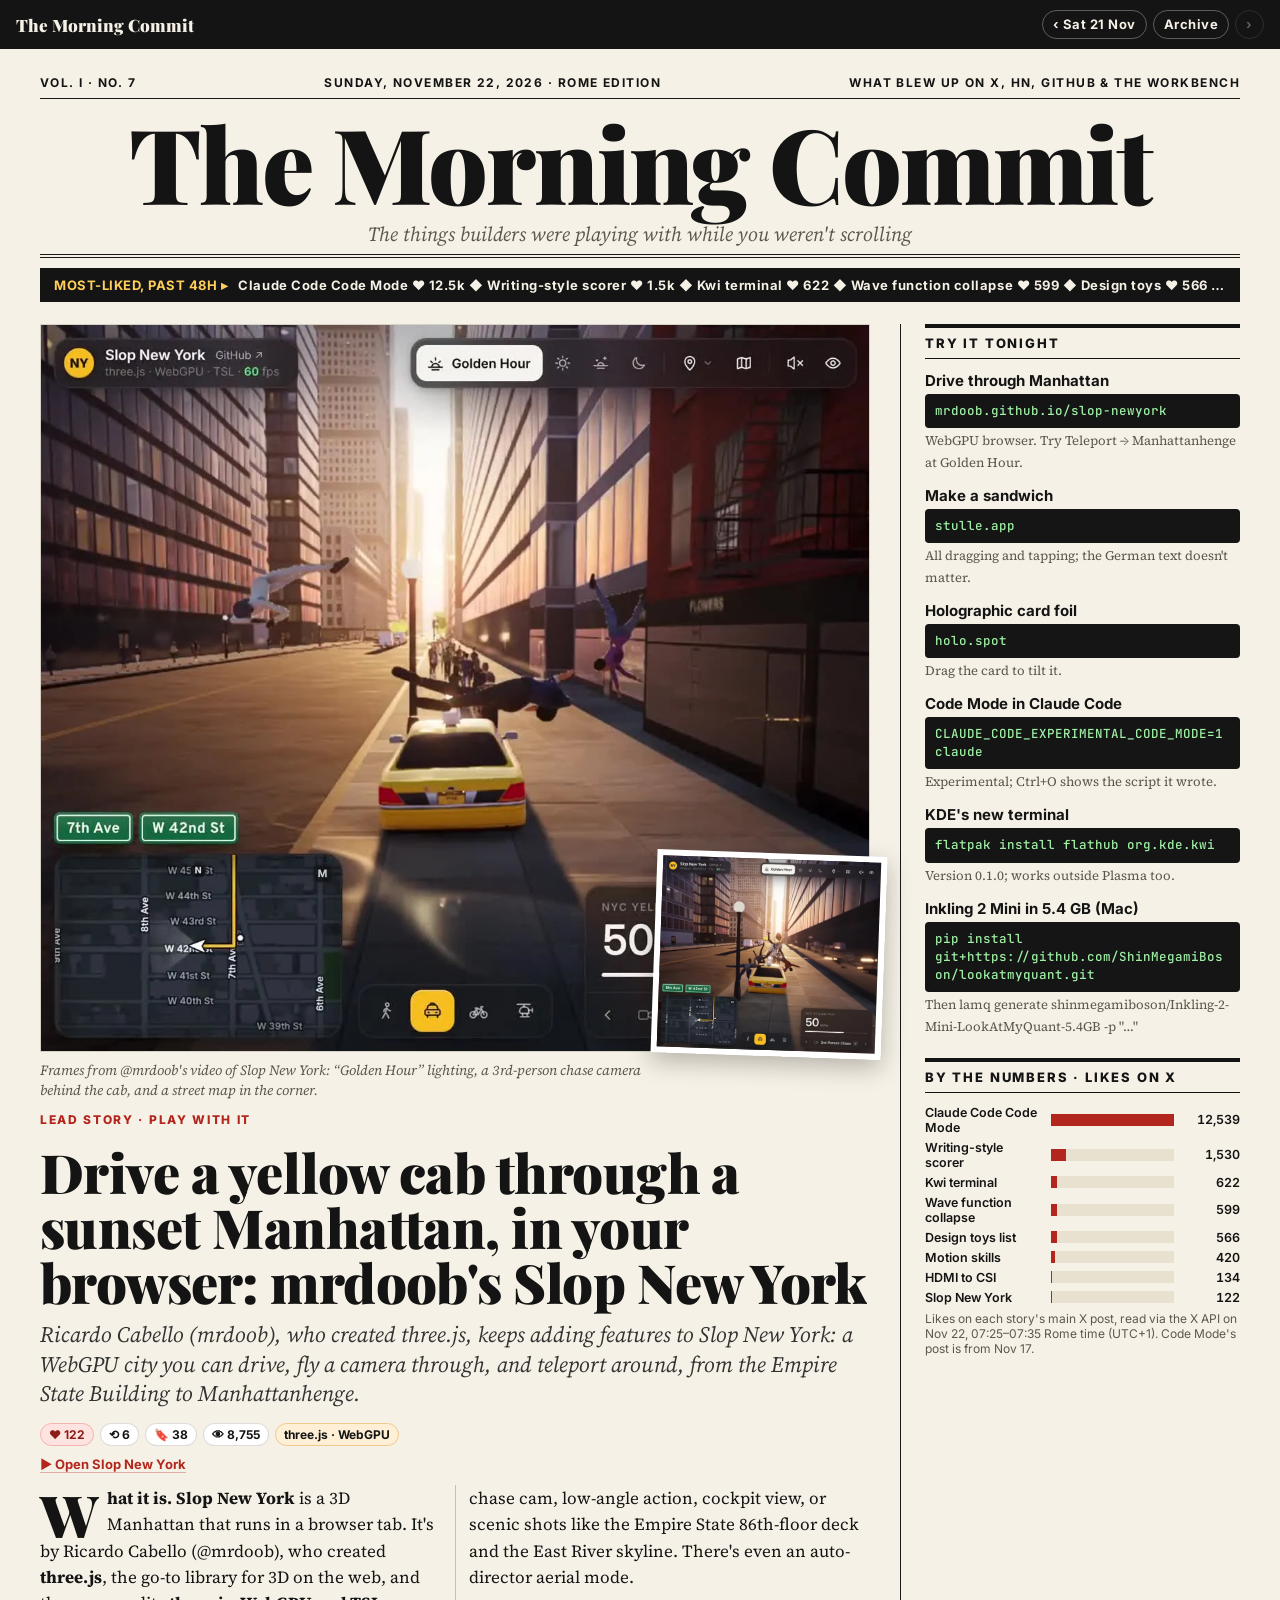
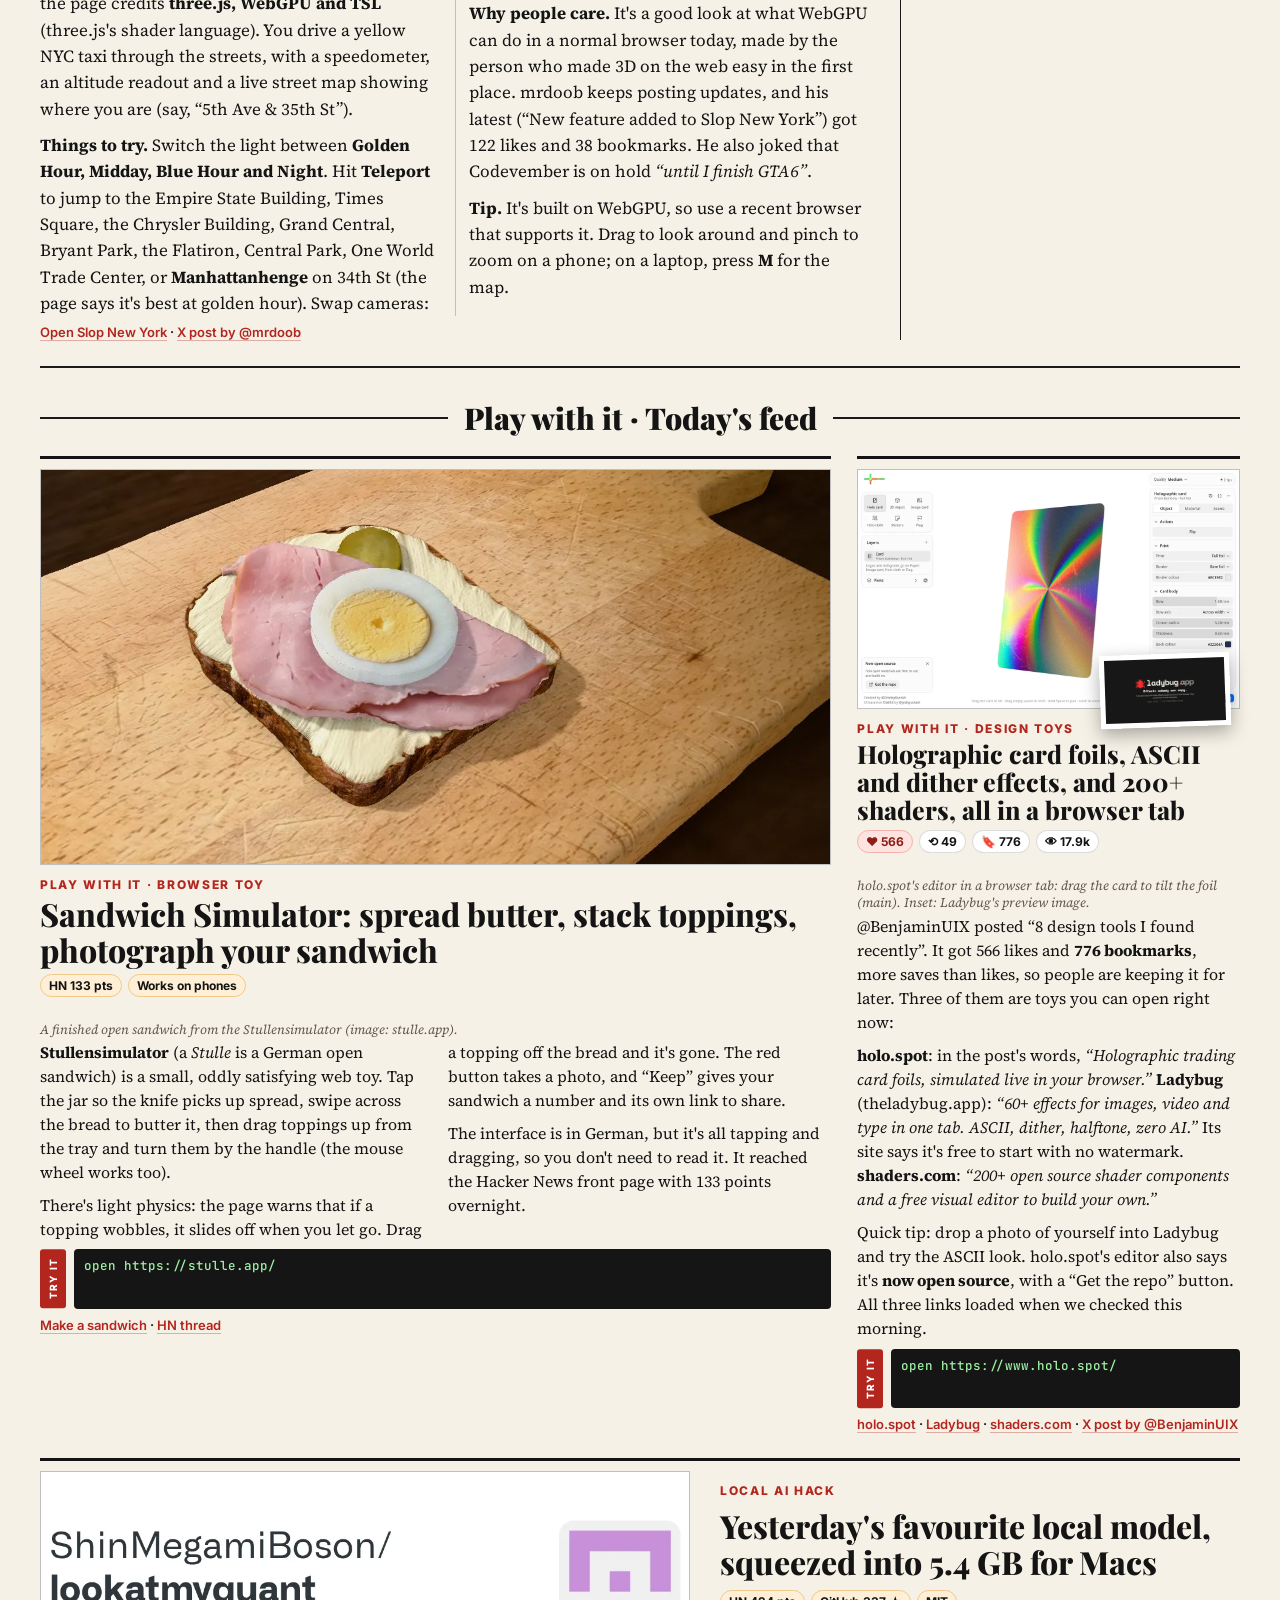
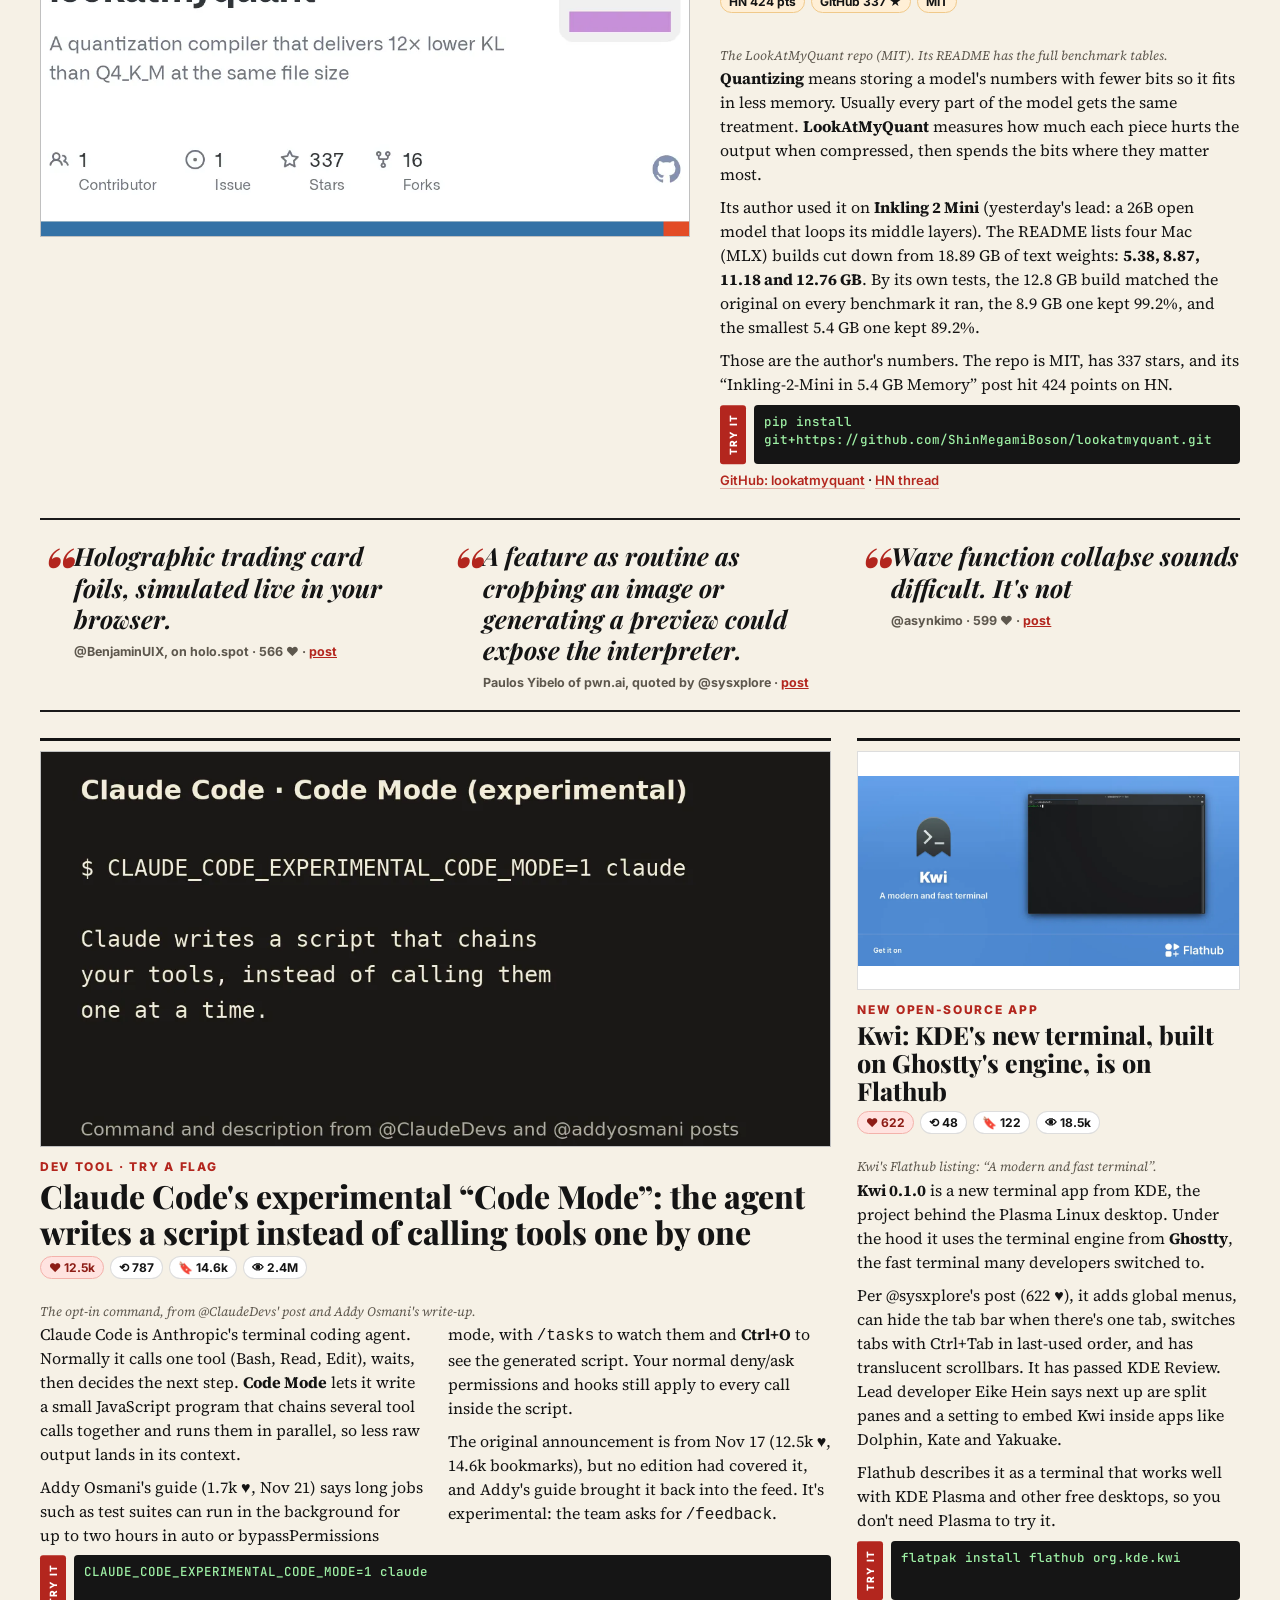
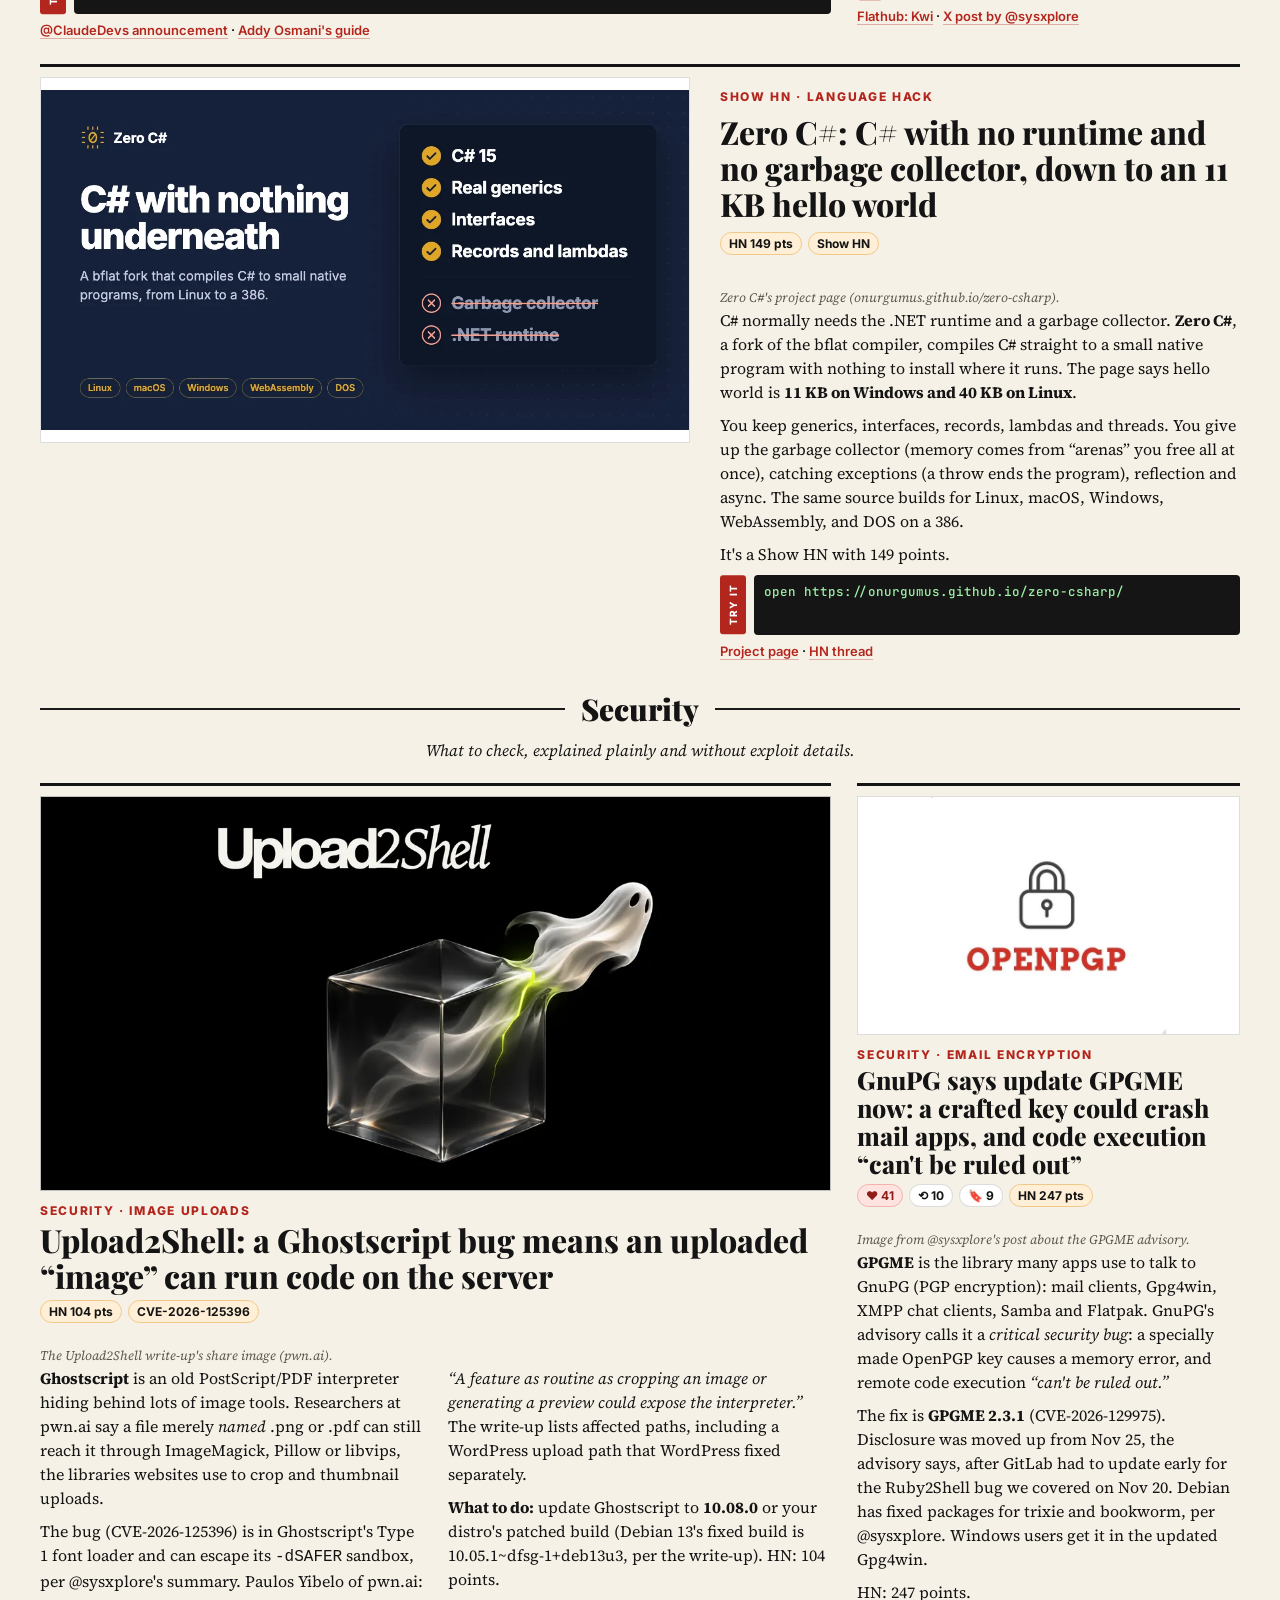
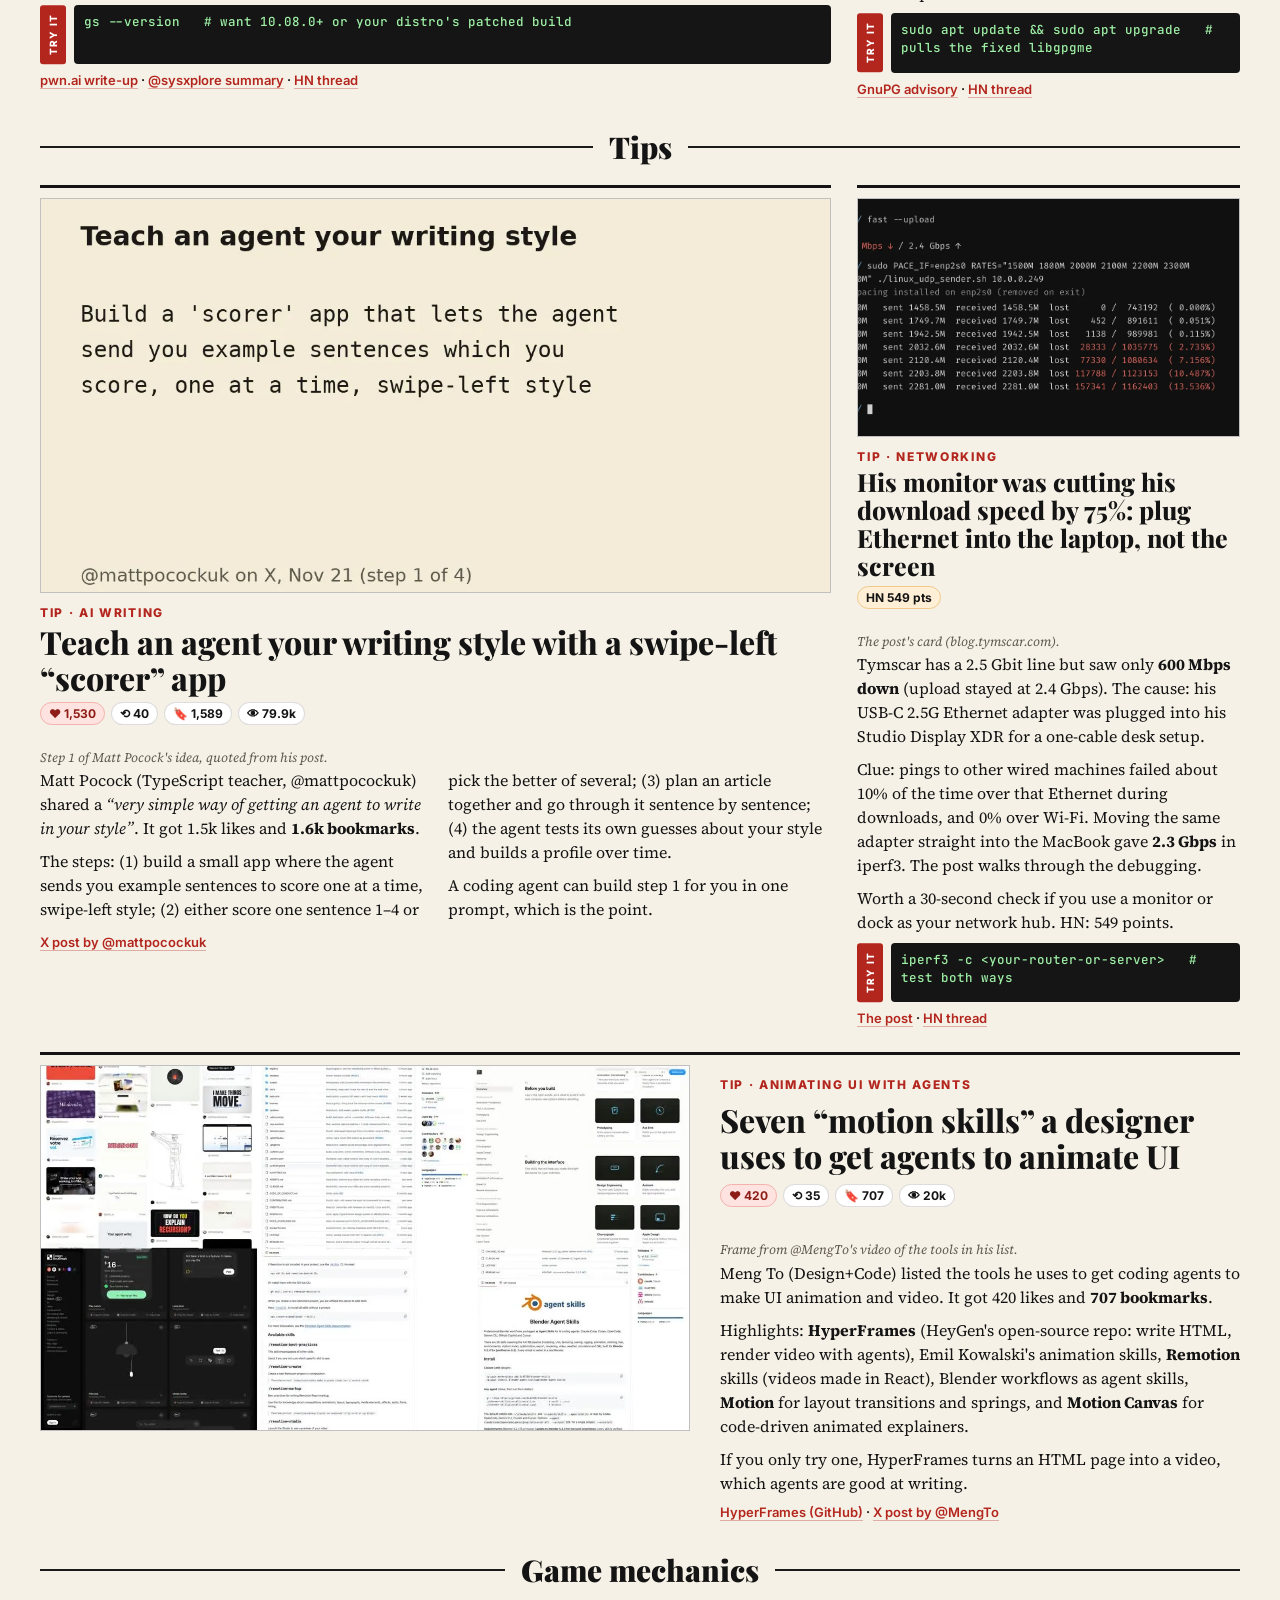
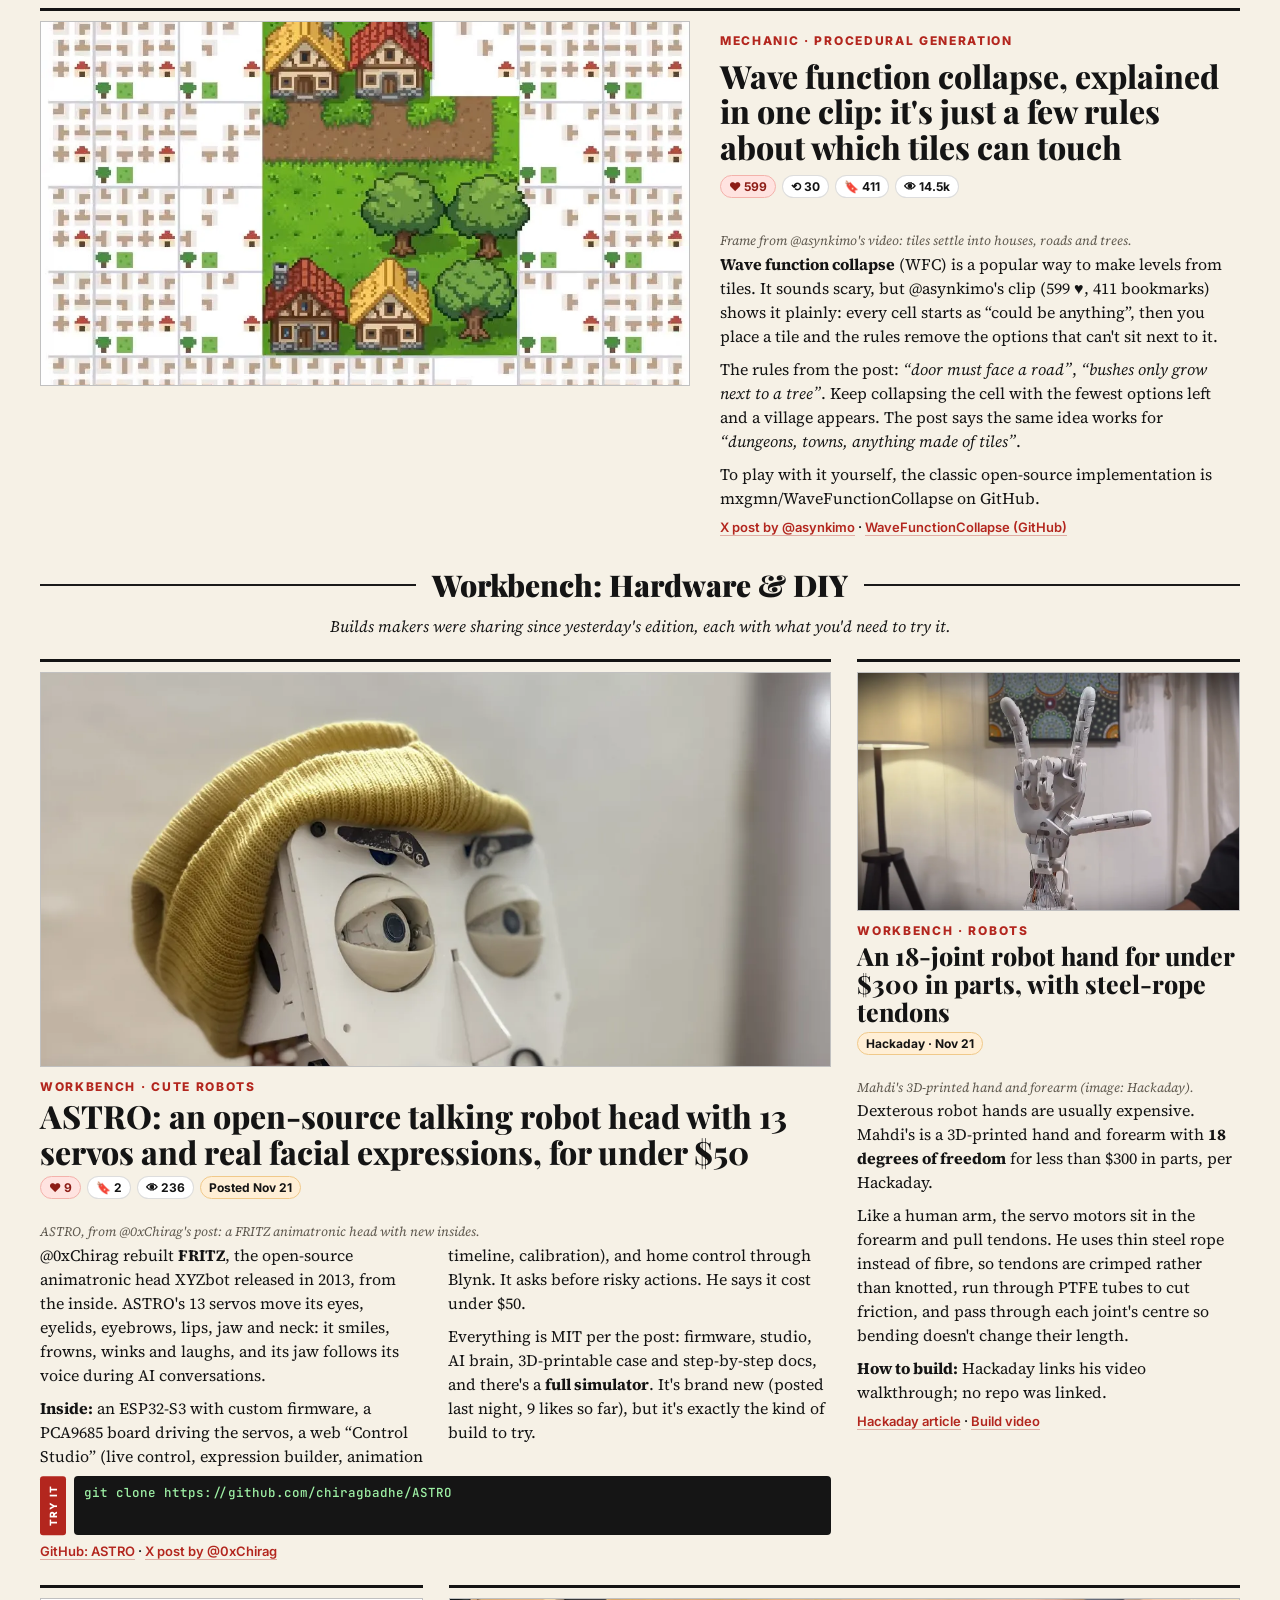
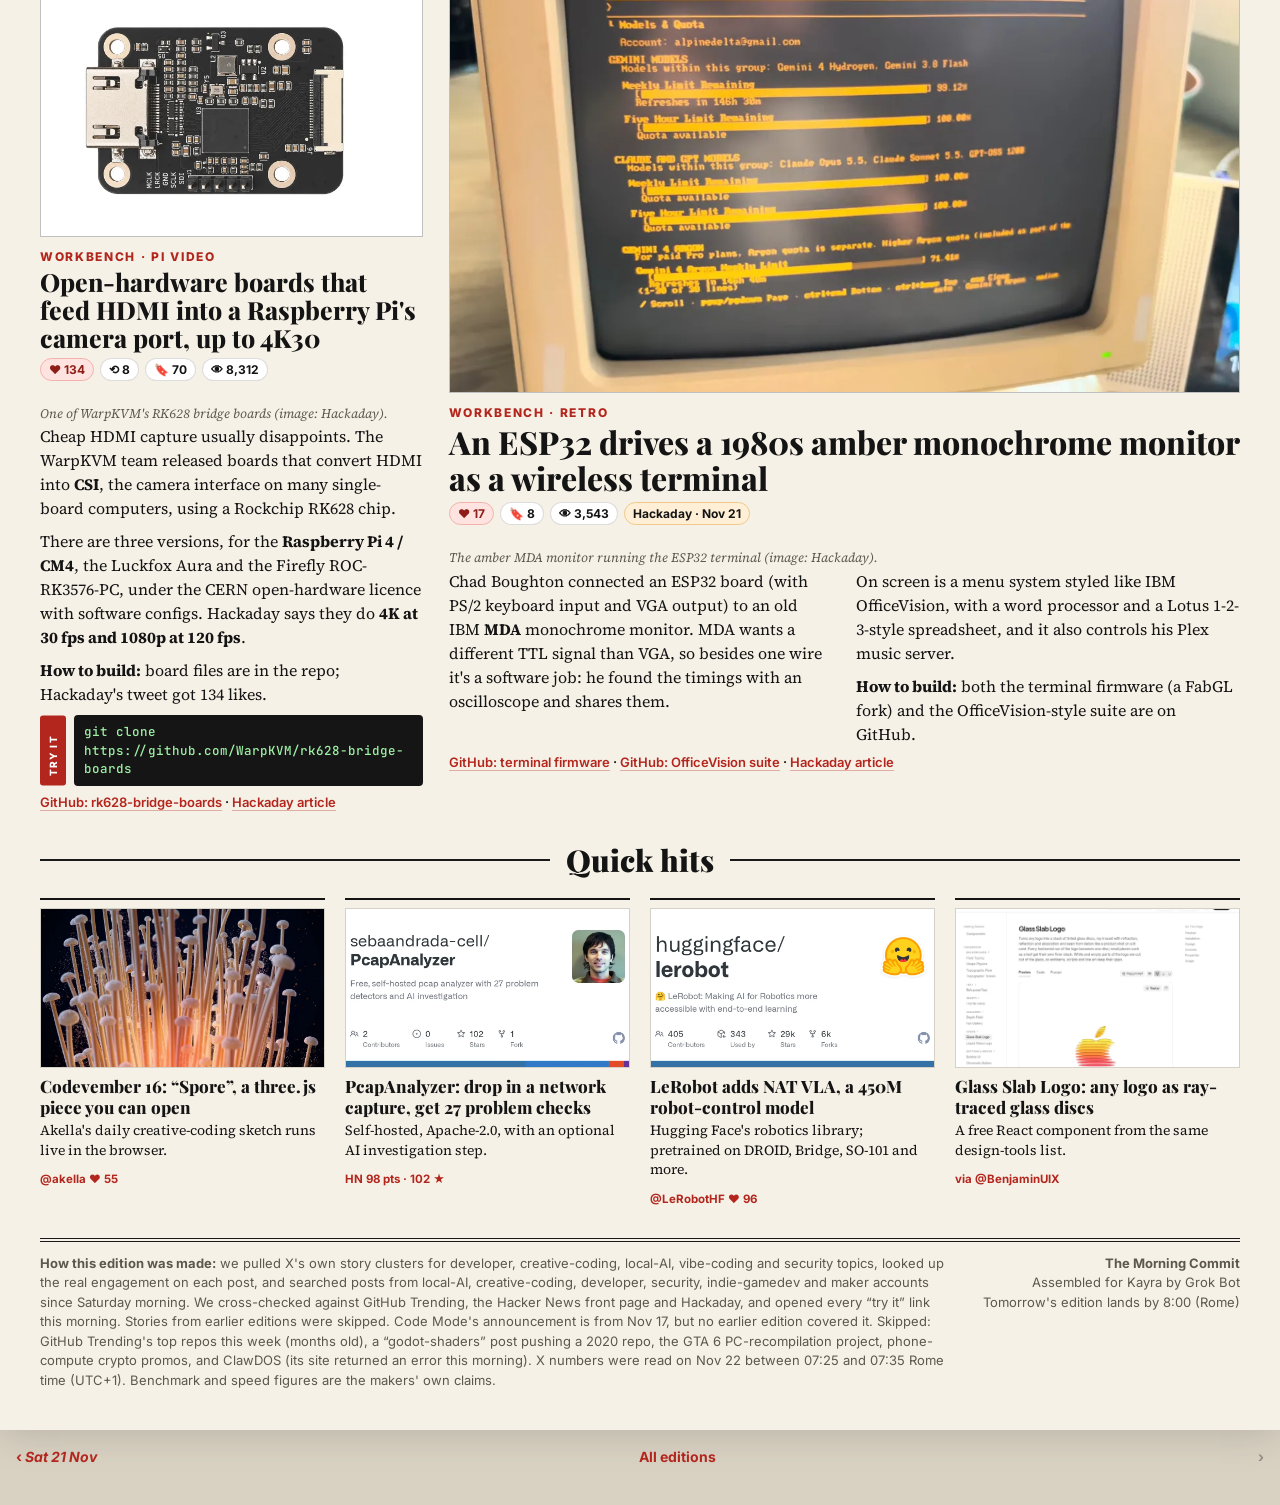
==== index.html @ ed7eb2cb "Edition 2026-11-22" ====
<!doctype html><html lang="en"><head><base href="editions/2026-11-22/"><meta charset="utf-8"><meta name="viewport" content="width=device-width,initial-scale=1,viewport-fit=cover">
<title>The Morning Commit, Sunday, November 22, 2026</title>
<meta name="description" content="Ricardo Cabello (mrdoob), who created three.js, keeps adding features to Slop New York: a WebGPU city you can drive, fly a camera through, and teleport around, from the Empire State Building to Manhattanhenge.">
<meta name="mc:lead" content="Drive a yellow cab through a sunset Manhattan, in your browser: mrdoob&#x27;s Slop New York">
<meta name="mc:deck" content="Ricardo Cabello (mrdoob), who created three.js, keeps adding features to Slop New York: a WebGPU city you can drive, fly a camera through, and teleport around, from the Empire State Building to Manhattanhenge.">
<meta name="mc:thumb" content="img/slopny_45.webp">
<link rel="preconnect" href="https://fonts.googleapis.com"><link rel="preconnect" href="https://fonts.gstatic.com" crossorigin><link href="https://fonts.googleapis.com/css2?family=Playfair+Display:ital,wght@0,700;0,900;1,700&family=Source+Serif+4:ital,opsz,wght@0,8..60,400;0,8..60,600;1,8..60,400&family=Inter:wght@500;700;800&family=JetBrains+Mono:wght@500&display=swap" rel="stylesheet">
<link rel="stylesheet" href="../../assets/style.css?v=1795329771">
<style>
.wb-intro{text-align:center;font-style:italic;margin:-8px auto 22px;max-width:640px}
.section.sub{font-size:22px;margin-top:34px}
#gpgme .ph>img:first-child,#kwi .ph>img:first-child,#zerocs .ph>img:first-child{object-fit:contain;background:#fff}
#astro .ph>img:first-child{object-position:center 30%}
.lead .hero .chart{width:34%}
</style>
<!--mc:head-->
<meta name="theme-color" content="#141414">
<meta name="color-scheme" content="light">
<link rel="manifest" href="../../manifest.webmanifest">
<link rel="icon" type="image/png" sizes="48x48" href="../../assets/icons/favicon-48.png">
<link rel="icon" type="image/png" sizes="192x192" href="../../assets/icons/icon-192.png">
<link rel="apple-touch-icon" href="../../assets/icons/apple-touch-icon.png">
<meta name="apple-mobile-web-app-capable" content="yes">
<meta name="mobile-web-app-capable" content="yes">
<meta name="apple-mobile-web-app-status-bar-style" content="black-translucent">
<meta name="apple-mobile-web-app-title" content="Morning Commit">
<meta property="og:title" content="The Morning Commit · Sunday, November 22, 2026">
<meta property="og:description" content="Drive a yellow cab through a sunset Manhattan, in your browser: mrdoob&#x27;s Slop New York">
<meta property="og:image" content="https://kayraucklnc.github.io/morning-commit/editions/2026-11-22/img/_thumb.webp">
<script>if(matchMedia("(max-width:760px)").matches)document.documentElement.classList.add("mc-phone");</script>
<script defer src="../../assets/app.js?v=1795329771"></script>
<!--/mc:head-->
<meta name="mc:built" content="1795329771">
</head>
<body><!--mc:nav--><nav class="mcnav"><div class="in"><a class="home" href="../../">The Morning Commit</a><div class="pn"><a href="../../editions/2026-11-21/" rel="prev" aria-label="Older edition">‹ <i class="lbl">Sat 21 Nov</i></a><a href="../../archive/">Archive</a><span>›</span></div></div></nav><!--/mc:nav--><div class="paper">
<div class="topline"><span>Vol. I · No. 7</span><span>Sunday, November 22, 2026 · Rome edition</span><span>What blew up on X, HN, GitHub &amp; the workbench</span></div>
<header class="mast"><h1>The Morning Commit</h1><div class="tag">The things builders were playing with while you weren't scrolling</div></header>
<div class="ticker"><b>MOST-LIKED, PAST 48H ▸</b>Claude Code Code Mode ♥ 12.5k ◆ Writing-style scorer ♥ 1.5k ◆ Kwi terminal ♥ 622 ◆ Wave function collapse ♥ 599 ◆ Design toys ♥ 566 ◆ Monitor Ethernet HN 549 ◆ Inkling in 5.4 GB HN 424 ◆ GPGME HN 247</div>
<nav class="liked" aria-label="Most-liked in the past 48 hours"><div class="liked-label">Most-liked, past 48h</div><div class="liked-track"><a class="chip" href="#codemode"><img src="img/codemode.webp" alt=""><span class="chip-t">Code Mode</span><span class="chip-n">♥ 12.5k</span></a><a class="chip" href="#scorer"><img src="img/scorer.webp" alt=""><span class="chip-t">Style scorer</span><span class="chip-n">♥ 1.5k</span></a><a class="chip" href="#kwi"><img src="img/kwi_flat.webp" alt=""><span class="chip-t">Kwi</span><span class="chip-n">♥ 622</span></a><a class="chip" href="#wfc"><img src="img/wfc_45.webp" alt=""><span class="chip-t">WFC</span><span class="chip-n">♥ 599</span></a><a class="chip" href="#design"><img src="img/holo-shot.webp" alt=""><span class="chip-t">Design toys</span><span class="chip-n">♥ 566</span></a></div></nav>

<section class="lead" id="slopny">
 <div>
  <figure class="hero"><img class="main" src="img/slopny_45.webp" alt="A yellow taxi driving down a sunlit Manhattan street in Slop New York"><img class="chart" src="img/slopny_70.webp" alt="Another moment from the same drive"><figcaption>Frames from @mrdoob's video of Slop New York: “Golden Hour” lighting, a 3rd-person chase camera behind the cab, and a street map in the corner.</figcaption></figure>
  <div class="kicker">Lead story · Play with it</div>
  <h2>Drive a yellow cab through a sunset Manhattan, in your browser: mrdoob&#x27;s Slop New York</h2>
  <p class="hook">The creator of three.js built an explorable WebGPU New York. Pick golden hour and drive.</p>
  <p class="deck">Ricardo Cabello (mrdoob), who created three.js, keeps adding features to Slop New York: a WebGPU city you can drive, fly a camera through, and teleport around, from the Empire State Building to Manhattanhenge.</p>
  <div class="badges"><span class="b like">♥ 122</span><span class="b rt">⟲ 6</span><span class="b sv">🔖 38</span><span class="b vw">👁 8,755</span><span class="b ex">three.js · WebGPU</span></div>
  <p class="links" style="margin-top:10px"><a href="https://mrdoob.github.io/slop-newyork/"><b>▶ Open Slop New York</b></a></p>
  <details class="more lead-more">
  <summary>Read the story</summary>
  <div class="cols">
   <p><b>What it is.</b> <b>Slop New York</b> is a 3D Manhattan that runs in a browser tab. It's by Ricardo Cabello (@mrdoob), who created <b>three.js</b>, the go-to library for 3D on the web, and the page credits <b>three.js, WebGPU and TSL</b> (three.js's shader language). You drive a yellow NYC taxi through the streets, with a speedometer, an altitude readout and a live street map showing where you are (say, “5th Ave &amp; 35th St”).</p>
   <p><b>Things to try.</b> Switch the light between <b>Golden Hour, Midday, Blue Hour and Night</b>. Hit <b>Teleport</b> to jump to the Empire State Building, Times Square, the Chrysler Building, Grand Central, Bryant Park, the Flatiron, Central Park, One World Trade Center, or <b>Manhattanhenge</b> on 34th St (the page says it's best at golden hour). Swap cameras: chase cam, low-angle action, cockpit view, or scenic shots like the Empire State 86th-floor deck and the East River skyline. There's even an auto-director aerial mode.</p>
   <p><b>Why people care.</b> It's a good look at what WebGPU can do in a normal browser today, made by the person who made 3D on the web easy in the first place. mrdoob keeps posting updates, and his latest (“New feature added to Slop New York”) got 122 likes and 38 bookmarks. He also joked that Codevember is on hold <i>“until I finish GTA6”</i>.</p>
   <p><b>Tip.</b> It's built on WebGPU, so use a recent browser that supports it. Drag to look around and pinch to zoom on a phone; on a laptop, press <b>M</b> for the map.</p>
  </div>
  <div class="links"><a href="https://mrdoob.github.io/slop-newyork/">Open Slop New York</a> · <a href="https://x.com/mrdoob/status/2124159192701476907">X post by @mrdoob</a></div>
  </details>
 </div>
 <aside class="side">
  <details class="more side-more">
  <summary>Try it tonight</summary>
  <div class="boxh">Try it tonight</div>
  <div class="try"><ul>
   <li><b>Drive through Manhattan</b><code>mrdoob.github.io/slop-newyork</code><small>WebGPU browser. Try Teleport → Manhattanhenge at Golden Hour.</small></li>
   <li><b>Make a sandwich</b><code>stulle.app</code><small>All dragging and tapping; the German text doesn't matter.</small></li>
   <li><b>Holographic card foil</b><code>holo.spot</code><small>Drag the card to tilt it.</small></li>
   <li><b>Code Mode in Claude Code</b><code>CLAUDE_CODE_EXPERIMENTAL_CODE_MODE=1 claude</code><small>Experimental; Ctrl+O shows the script it wrote.</small></li>
   <li><b>KDE's new terminal</b><code>flatpak install flathub org.kde.kwi</code><small>Version 0.1.0; works outside Plasma too.</small></li>
   <li><b>Inkling 2 Mini in 5.4 GB (Mac)</b><code>pip install git+https://github.com/ShinMegamiBoson/lookatmyquant.git</code><small>Then lamq generate shinmegamiboson/Inkling-2-Mini-LookAtMyQuant-5.4GB -p "…"</small></li>
  </ul></div>
  <div class="numbers"><div class="boxh">By the numbers · likes on X</div><div class="bar"><span class="bl">Claude Code Code Mode</span><span class="bt"><i style="width:100.0%"></i></span><span class="bn">12,539</span></div><div class="bar"><span class="bl">Writing-style scorer</span><span class="bt"><i style="width:12.2%"></i></span><span class="bn">1,530</span></div><div class="bar"><span class="bl">Kwi terminal</span><span class="bt"><i style="width:5.0%"></i></span><span class="bn">622</span></div><div class="bar"><span class="bl">Wave function collapse</span><span class="bt"><i style="width:4.8%"></i></span><span class="bn">599</span></div><div class="bar"><span class="bl">Design toys list</span><span class="bt"><i style="width:4.5%"></i></span><span class="bn">566</span></div><div class="bar"><span class="bl">Motion skills</span><span class="bt"><i style="width:3.3%"></i></span><span class="bn">420</span></div><div class="bar"><span class="bl">HDMI to CSI</span><span class="bt"><i style="width:1.1%"></i></span><span class="bn">134</span></div><div class="bar"><span class="bl">Slop New York</span><span class="bt"><i style="width:1.0%"></i></span><span class="bn">122</span></div><div class="src">Likes on each story's main X post, read via the X API on Nov 22, 07:25–07:35 Rome time (UTC+1). Code Mode's post is from Nov 17.</div></div>
  </details>
 </aside>
</section>

<div class="section">Play with it · Today's feed</div>
<div class="grid">
 <article class="card wide" id="sandwich"><figure><div class="ph"><img src="img/sandwich.webp" alt=""></div></figure><div class="kicker">Play with it · browser toy</div><h3>Sandwich Simulator: spread butter, stack toppings, photograph your sandwich</h3><p class="hook">A tiny German web toy: drag toppings onto bread, and wobbly ones slide off.</p><div class="badges"><span class="b ex">HN 133 pts</span><span class="b ex">Works on phones</span></div><details class="more"><summary>Read the story</summary><figcaption>A finished open sandwich from the Stullensimulator (image: stulle.app).</figcaption><div class="txt"><p><b>Stullensimulator</b> (a <i>Stulle</i> is a German open sandwich) is a small, oddly satisfying web toy. Tap the jar so the knife picks up spread, swipe across the bread to butter it, then drag toppings up from the tray and turn them by the handle (the mouse wheel works too).</p><p>There's light physics: the page warns that if a topping wobbles, it slides off when you let go. Drag a topping off the bread and it's gone. The red button takes a photo, and “Keep” gives your sandwich a number and its own link to share.</p><p>The interface is in German, but it's all tapping and dragging, so you don't need to read it. It reached the Hacker News front page with 133 points overnight.</p></div><div class="tryit"><span>TRY IT</span><code>open https://stulle.app/</code></div><div class="links"><a href="https://stulle.app/">Make a sandwich</a> · <a href="https://news.ycombinator.com/item?id=50594911">HN thread</a></div></details></article>
 <article class="card" id="design"><figure><div class="ph"><img src="img/holo-shot.webp" alt=""><img class="inset" src="img/ladybug.webp" alt=""></div></figure><div class="kicker">Play with it · design toys</div><h3>Holographic card foils, ASCII and dither effects, and 200+ shaders, all in a browser tab</h3><p class="hook">From a designer&#x27;s list with 776 bookmarks: three sites to open and just play.</p><div class="badges"><span class="b like">♥ 566</span><span class="b rt">⟲ 49</span><span class="b sv">🔖 776</span><span class="b vw">👁 17.9k</span></div><details class="more"><summary>Read the story</summary><figcaption>holo.spot&#x27;s editor in a browser tab: drag the card to tilt the foil (main). Inset: Ladybug&#x27;s preview image.</figcaption><div class="txt"><p>@BenjaminUIX posted “8 design tools I found recently”. It got 566 likes and <b>776 bookmarks</b>, more saves than likes, so people are keeping it for later. Three of them are toys you can open right now:</p><p><b>holo.spot</b>: in the post's words, <i>“Holographic trading card foils, simulated live in your browser.”</i> <b>Ladybug</b> (theladybug.app): <i>“60+ effects for images, video and type in one tab. ASCII, dither, halftone, zero AI.”</i> Its site says it's free to start with no watermark. <b>shaders.com</b>: <i>“200+ open source shader components and a free visual editor to build your own.”</i></p><p>Quick tip: drop a photo of yourself into Ladybug and try the ASCII look. holo.spot's editor also says it's <b>now open source</b>, with a “Get the repo” button. All three links loaded when we checked this morning.</p></div><div class="tryit"><span>TRY IT</span><code>open https://www.holo.spot/</code></div><div class="links"><a href="https://www.holo.spot/">holo.spot</a> · <a href="https://theladybug.app/">Ladybug</a> · <a href="https://shaders.com/">shaders.com</a> · <a href="https://x.com/BenjaminUIX/status/2124126065870385636">X post by @BenjaminUIX</a></div></details></article>
 <article class="card full" id="quant"><figure><div class="ph"><img src="img/quant.webp" alt=""></div></figure><div class="kicker">Local AI hack</div><h3>Yesterday&#x27;s favourite local model, squeezed into 5.4 GB for Macs</h3><p class="hook">A new quantizer packs Inkling 2 Mini from 18.9 GB down to 5.4–12.8 GB for Apple Silicon.</p><div class="badges"><span class="b ex">HN 424 pts</span><span class="b ex">GitHub 337 ★</span><span class="b ex">MIT</span></div><details class="more"><summary>Read the story</summary><figcaption>The LookAtMyQuant repo (MIT). Its README has the full benchmark tables.</figcaption><div class="txt"><p><b>Quantizing</b> means storing a model's numbers with fewer bits so it fits in less memory. Usually every part of the model gets the same treatment. <b>LookAtMyQuant</b> measures how much each piece hurts the output when compressed, then spends the bits where they matter most.</p><p>Its author used it on <b>Inkling 2 Mini</b> (yesterday's lead: a 26B open model that loops its middle layers). The README lists four Mac (MLX) builds cut down from 18.89 GB of text weights: <b>5.38, 8.87, 11.18 and 12.76 GB</b>. By its own tests, the 12.8 GB build matched the original on every benchmark it ran, the 8.9 GB one kept 99.2%, and the smallest 5.4 GB one kept 89.2%.</p><p>Those are the author's numbers. The repo is MIT, has 337 stars, and its “Inkling-2-Mini in 5.4 GB Memory” post hit 424 points on HN.</p></div><div class="tryit"><span>TRY IT</span><code>pip install git+https://github.com/ShinMegamiBoson/lookatmyquant.git</code></div><div class="links"><a href="https://github.com/ShinMegamiBoson/lookatmyquant">GitHub: lookatmyquant</a> · <a href="https://news.ycombinator.com/item?id=50591853">HN thread</a></div></details></article>
</div>

<details class="more quotes-more">
 <summary>Quotes from today</summary>
<div class="pull">
 <blockquote>Holographic trading card foils, simulated live in your browser.<cite>@BenjaminUIX, on holo.spot · 566 ♥ · <a href="https://x.com/BenjaminUIX/status/2124126065870385636">post</a></cite></blockquote>
 <blockquote>A feature as routine as cropping an image or generating a preview could expose the interpreter.<cite>Paulos Yibelo of pwn.ai, quoted by @sysxplore · <a href="https://x.com/sysxplore/status/2124363765533552962">post</a></cite></blockquote>
 <blockquote>Wave function collapse sounds difficult. It's not<cite>@asynkimo · 599 ♥ · <a href="https://x.com/asynkimo/status/2124228205267829005">post</a></cite></blockquote>
</div>
</details>

<div class="grid" style="margin-top:26px">
 <article class="card wide" id="codemode"><figure><div class="ph"><img src="img/codemode.webp" alt=""></div></figure><div class="kicker">Dev tool · try a flag</div><h3>Claude Code&#x27;s experimental “Code Mode”: the agent writes a script instead of calling tools one by one</h3><p class="hook">One environment variable. Claude batches tool calls into JavaScript and keeps talking while it runs.</p><div class="badges"><span class="b like">♥ 12.5k</span><span class="b rt">⟲ 787</span><span class="b sv">🔖 14.6k</span><span class="b vw">👁 2.4M</span></div><details class="more"><summary>Read the story</summary><figcaption>The opt-in command, from @ClaudeDevs&#x27; post and Addy Osmani&#x27;s write-up.</figcaption><div class="txt"><p>Claude Code is Anthropic's terminal coding agent. Normally it calls one tool (Bash, Read, Edit), waits, then decides the next step. <b>Code Mode</b> lets it write a small JavaScript program that chains several tool calls together and runs them in parallel, so less raw output lands in its context.</p><p>Addy Osmani's guide (1.7k ♥, Nov 21) says long jobs such as test suites can run in the background for up to two hours in auto or bypassPermissions mode, with <code>/tasks</code> to watch them and <b>Ctrl+O</b> to see the generated script. Your normal deny/ask permissions and hooks still apply to every call inside the script.</p><p>The original announcement is from Nov 17 (12.5k ♥, 14.6k bookmarks), but no edition had covered it, and Addy's guide brought it back into the feed. It's experimental: the team asks for <code>/feedback</code>.</p></div><div class="tryit"><span>TRY IT</span><code>CLAUDE_CODE_EXPERIMENTAL_CODE_MODE=1 claude</code></div><div class="links"><a href="https://x.com/ClaudeDevs/status/2122801681939234950">@ClaudeDevs announcement</a> · <a href="https://x.com/addyosmani/status/2124229492248019362">Addy Osmani&#x27;s guide</a></div></details></article>
 <article class="card" id="kwi"><figure><div class="ph"><img src="img/kwi_flat.webp" alt=""></div></figure><div class="kicker">New open-source app</div><h3>Kwi: KDE&#x27;s new terminal, built on Ghostty&#x27;s engine, is on Flathub</h3><p class="hook">First release of KDE&#x27;s Konsole alternative. One flatpak command on any Linux desktop.</p><div class="badges"><span class="b like">♥ 622</span><span class="b rt">⟲ 48</span><span class="b sv">🔖 122</span><span class="b vw">👁 18.5k</span></div><details class="more"><summary>Read the story</summary><figcaption>Kwi&#x27;s Flathub listing: “A modern and fast terminal”.</figcaption><div class="txt"><p><b>Kwi 0.1.0</b> is a new terminal app from KDE, the project behind the Plasma Linux desktop. Under the hood it uses the terminal engine from <b>Ghostty</b>, the fast terminal many developers switched to.</p><p>Per @sysxplore's post (622 ♥), it adds global menus, can hide the tab bar when there's one tab, switches tabs with Ctrl+Tab in last-used order, and has translucent scrollbars. It has passed KDE Review. Lead developer Eike Hein says next up are split panes and a setting to embed Kwi inside apps like Dolphin, Kate and Yakuake.</p><p>Flathub describes it as a terminal that works well with KDE Plasma and other free desktops, so you don't need Plasma to try it.</p></div><div class="tryit"><span>TRY IT</span><code>flatpak install flathub org.kde.kwi</code></div><div class="links"><a href="https://flathub.org/apps/org.kde.kwi">Flathub: Kwi</a> · <a href="https://x.com/sysxplore/status/2123998100524040230">X post by @sysxplore</a></div></details></article>
 <article class="card full" id="zerocs"><figure><div class="ph"><img src="img/zerocs.webp" alt=""></div></figure><div class="kicker">Show HN · language hack</div><h3>Zero C#: C# with no runtime and no garbage collector, down to an 11 KB hello world</h3><p class="hook">Same C# syntax and generics; builds for Linux, macOS, Windows, WebAssembly and even DOS.</p><div class="badges"><span class="b ex">HN 149 pts</span><span class="b ex">Show HN</span></div><details class="more"><summary>Read the story</summary><figcaption>Zero C#&#x27;s project page (onurgumus.github.io/zero-csharp).</figcaption><div class="txt"><p>C# normally needs the .NET runtime and a garbage collector. <b>Zero C#</b>, a fork of the bflat compiler, compiles C# straight to a small native program with nothing to install where it runs. The page says hello world is <b>11 KB on Windows and 40 KB on Linux</b>.</p><p>You keep generics, interfaces, records, lambdas and threads. You give up the garbage collector (memory comes from “arenas” you free all at once), catching exceptions (a throw ends the program), reflection and async. The same source builds for Linux, macOS, Windows, WebAssembly, and DOS on a 386.</p><p>It's a Show HN with 149 points.</p></div><div class="tryit"><span>TRY IT</span><code>open https://onurgumus.github.io/zero-csharp/</code></div><div class="links"><a href="https://onurgumus.github.io/zero-csharp/index.html">Project page</a> · <a href="https://news.ycombinator.com/item?id=50590279">HN thread</a></div></details></article>
</div>

<div class="section" id="security">Security</div>
<p class="wb-intro">What to check, explained plainly and without exploit details.</p>
<div class="grid"><article class="card wide" id="upload2shell"><figure><div class="ph"><img src="img/u2s.webp" alt=""></div></figure><div class="kicker">Security · image uploads</div><h3>Upload2Shell: a Ghostscript bug means an uploaded “image” can run code on the server</h3><p class="hook">If your server turns uploads into previews, check its Ghostscript version. The fix is 10.08.0.</p><div class="badges"><span class="b ex">HN 104 pts</span><span class="b ex">CVE-2026-125396</span></div><details class="more"><summary>Read the story</summary><figcaption>The Upload2Shell write-up&#x27;s share image (pwn.ai).</figcaption><div class="txt"><p><b>Ghostscript</b> is an old PostScript/PDF interpreter hiding behind lots of image tools. Researchers at pwn.ai say a file merely <i>named</i> .png or .pdf can still reach it through ImageMagick, Pillow or libvips, the libraries websites use to crop and thumbnail uploads.</p><p>The bug (CVE-2026-125396) is in Ghostscript's Type 1 font loader and can escape its <code>-dSAFER</code> sandbox, per @sysxplore's summary. Paulos Yibelo of pwn.ai: <i>“A feature as routine as cropping an image or generating a preview could expose the interpreter.”</i> The write-up lists affected paths, including a WordPress upload path that WordPress fixed separately.</p><p><b>What to do:</b> update Ghostscript to <b>10.08.0</b> or your distro's patched build (Debian 13's fixed build is 10.05.1~dfsg-1+deb13u3, per the write-up). HN: 104 points.</p></div><div class="tryit"><span>TRY IT</span><code>gs --version   # want 10.08.0+ or your distro&#x27;s patched build</code></div><div class="links"><a href="https://pwn.ai/upload2shell">pwn.ai write-up</a> · <a href="https://x.com/sysxplore/status/2124363765533552962">@sysxplore summary</a> · <a href="https://news.ycombinator.com/item?id=50592097">HN thread</a></div></details></article><article class="card" id="gpgme"><figure><div class="ph"><img src="img/gpgme.webp" alt=""></div></figure><div class="kicker">Security · email encryption</div><h3>GnuPG says update GPGME now: a crafted key could crash mail apps, and code execution “can&#x27;t be ruled out”</h3><p class="hook">The library behind PGP in most mail clients. Update to GPGME 2.3.1.</p><div class="badges"><span class="b like">♥ 41</span><span class="b rt">⟲ 10</span><span class="b sv">🔖 9</span><span class="b ex">HN 247 pts</span></div><details class="more"><summary>Read the story</summary><figcaption>Image from @sysxplore&#x27;s post about the GPGME advisory.</figcaption><div class="txt"><p><b>GPGME</b> is the library many apps use to talk to GnuPG (PGP encryption): mail clients, Gpg4win, XMPP chat clients, Samba and Flatpak. GnuPG's advisory calls it a <i>critical security bug</i>: a specially made OpenPGP key causes a memory error, and remote code execution <i>“can't be ruled out.”</i></p><p>The fix is <b>GPGME 2.3.1</b> (CVE-2026-129975). Disclosure was moved up from Nov 25, the advisory says, after GitLab had to update early for the Ruby2Shell bug we covered on Nov 20. Debian has fixed packages for trixie and bookworm, per @sysxplore. Windows users get it in the updated Gpg4win.</p><p>HN: 247 points.</p></div><div class="tryit"><span>TRY IT</span><code>sudo apt update &amp;&amp; sudo apt upgrade   # pulls the fixed libgpgme</code></div><div class="links"><a href="https://lists.gnupg.org/pipermail/gnupg-announce/2026q4/000517.html">GnuPG advisory</a> · <a href="https://news.ycombinator.com/item?id=50587208">HN thread</a></div></details></article></div>
<div class="section" id="tips">Tips</div>
<div class="grid"><article class="card wide" id="scorer"><figure><div class="ph"><img src="img/scorer.webp" alt=""></div></figure><div class="kicker">Tip · AI writing</div><h3>Teach an agent your writing style with a swipe-left “scorer” app</h3><p class="hook">Score its sentences one by one; it builds a profile of how you write.</p><div class="badges"><span class="b like">♥ 1,530</span><span class="b rt">⟲ 40</span><span class="b sv">🔖 1,589</span><span class="b vw">👁 79.9k</span></div><details class="more"><summary>Read the story</summary><figcaption>Step 1 of Matt Pocock&#x27;s idea, quoted from his post.</figcaption><div class="txt"><p>Matt Pocock (TypeScript teacher, @mattpocockuk) shared a <i>“very simple way of getting an agent to write in your style”</i>. It got 1.5k likes and <b>1.6k bookmarks</b>.</p><p>The steps: (1) build a small app where the agent sends you example sentences to score one at a time, swipe-left style; (2) either score one sentence 1–4 or pick the better of several; (3) plan an article together and go through it sentence by sentence; (4) the agent tests its own guesses about your style and builds a profile over time.</p><p>A coding agent can build step 1 for you in one prompt, which is the point.</p></div><div class="links"><a href="https://x.com/mattpocockuk/status/2124214098984370645">X post by @mattpocockuk</a></div></details></article><article class="card" id="studio"><figure><div class="ph"><img src="img/studio.webp" alt=""></div></figure><div class="kicker">Tip · networking</div><h3>His monitor was cutting his download speed by 75%: plug Ethernet into the laptop, not the screen</h3><p class="hook">600 Mbps through the display&#x27;s hub, 2.3 Gbps plugged into the Mac directly.</p><div class="badges"><span class="b ex">HN 549 pts</span></div><details class="more"><summary>Read the story</summary><figcaption>The post&#x27;s card (blog.tymscar.com).</figcaption><div class="txt"><p>Tymscar has a 2.5 Gbit line but saw only <b>600 Mbps down</b> (upload stayed at 2.4 Gbps). The cause: his USB-C 2.5G Ethernet adapter was plugged into his Studio Display XDR for a one-cable desk setup.</p><p>Clue: pings to other wired machines failed about 10% of the time over that Ethernet during downloads, and 0% over Wi-Fi. Moving the same adapter straight into the MacBook gave <b>2.3 Gbps</b> in iperf3. The post walks through the debugging.</p><p>Worth a 30-second check if you use a monitor or dock as your network hub. HN: 549 points.</p></div><div class="tryit"><span>TRY IT</span><code>iperf3 -c &lt;your-router-or-server&gt;   # test both ways</code></div><div class="links"><a href="https://blog.tymscar.com/posts/studiodisplayethernet/">The post</a> · <a href="https://news.ycombinator.com/item?id=50587875">HN thread</a></div></details></article><article class="card full" id="motion"><figure><div class="ph"><img src="img/motion_45.webp" alt=""></div></figure><div class="kicker">Tip · animating UI with agents</div><h3>Seven “motion skills” a designer uses to get agents to animate UI</h3><p class="hook">HyperFrames, Remotion skills, Emil Kowalski&#x27;s animation skills and more, in one list.</p><div class="badges"><span class="b like">♥ 420</span><span class="b rt">⟲ 35</span><span class="b sv">🔖 707</span><span class="b vw">👁 20k</span></div><details class="more"><summary>Read the story</summary><figcaption>Frame from @MengTo&#x27;s video of the tools in his list.</figcaption><div class="txt"><p>Meng To (Design+Code) listed the tools he uses to get coding agents to make UI animation and video. It got 420 likes and <b>707 bookmarks</b>.</p><p>Highlights: <b>HyperFrames</b> (HeyGen's open-source repo: write HTML, render video with agents), Emil Kowalski's animation skills, <b>Remotion</b> skills (videos made in React), Blender workflows as agent skills, <b>Motion</b> for layout transitions and springs, and <b>Motion Canvas</b> for code-driven animated explainers.</p><p>If you only try one, HyperFrames turns an HTML page into a video, which agents are good at writing.</p></div><div class="links"><a href="https://github.com/heygen-com/hyperframes">HyperFrames (GitHub)</a> · <a href="https://x.com/MengTo/status/2124195058408980677">X post by @MengTo</a></div></details></article></div>
<div class="section" id="games">Game mechanics</div>
<div class="grid"><article class="card full" id="wfc"><figure><div class="ph"><img src="img/wfc_45.webp" alt=""></div></figure><div class="kicker">Mechanic · procedural generation</div><h3>Wave function collapse, explained in one clip: it&#x27;s just a few rules about which tiles can touch</h3><p class="hook">“Door must face a road, bushes only grow next to a tree.” That&#x27;s the whole idea.</p><div class="badges"><span class="b like">♥ 599</span><span class="b rt">⟲ 30</span><span class="b sv">🔖 411</span><span class="b vw">👁 14.5k</span></div><details class="more"><summary>Read the story</summary><figcaption>Frame from @asynkimo&#x27;s video: tiles settle into houses, roads and trees.</figcaption><div class="txt"><p><b>Wave function collapse</b> (WFC) is a popular way to make levels from tiles. It sounds scary, but @asynkimo's clip (599 ♥, 411 bookmarks) shows it plainly: every cell starts as “could be anything”, then you place a tile and the rules remove the options that can't sit next to it.</p><p>The rules from the post: <i>“door must face a road”</i>, <i>“bushes only grow next to a tree”</i>. Keep collapsing the cell with the fewest options left and a village appears. The post says the same idea works for <i>“dungeons, towns, anything made of tiles”</i>.</p><p>To play with it yourself, the classic open-source implementation is mxgmn/WaveFunctionCollapse on GitHub.</p></div><div class="links"><a href="https://x.com/asynkimo/status/2124228205267829005">X post by @asynkimo</a> · <a href="https://github.com/mxgmn/WaveFunctionCollapse">WaveFunctionCollapse (GitHub)</a></div></details></article></div>
<div class="section" id="workbench">Workbench: Hardware &amp; DIY</div>
<p class="wb-intro">Builds makers were sharing since yesterday's edition, each with what you'd need to try it.</p>
<div class="grid"><article class="card wide" id="astro"><figure><div class="ph"><img src="img/astro.webp" alt=""></div></figure><div class="kicker">Workbench · cute robots</div><h3>ASTRO: an open-source talking robot head with 13 servos and real facial expressions, for under $50</h3><p class="hook">ESP32-S3, 13 servos, a web control studio, and a simulator if you have no hardware.</p><div class="badges"><span class="b like">♥ 9</span><span class="b sv">🔖 2</span><span class="b vw">👁 236</span><span class="b ex">Posted Nov 21</span></div><details class="more"><summary>Read the story</summary><figcaption>ASTRO, from @0xChirag&#x27;s post: a FRITZ animatronic head with new insides.</figcaption><div class="txt"><p>@0xChirag rebuilt <b>FRITZ</b>, the open-source animatronic head XYZbot released in 2013, from the inside. ASTRO's 13 servos move its eyes, eyelids, eyebrows, lips, jaw and neck: it smiles, frowns, winks and laughs, and its jaw follows its voice during AI conversations.</p><p><b>Inside:</b> an ESP32-S3 with custom firmware, a PCA9685 board driving the servos, a web “Control Studio” (live control, expression builder, animation timeline, calibration), and home control through Blynk. It asks before risky actions. He says it cost under $50.</p><p>Everything is MIT per the post: firmware, studio, AI brain, 3D-printable case and step-by-step docs, and there's a <b>full simulator</b>. It's brand new (posted last night, 9 likes so far), but it's exactly the kind of build to try.</p></div><div class="tryit"><span>TRY IT</span><code>git clone https://github.com/chiragbadhe/ASTRO</code></div><div class="links"><a href="https://github.com/chiragbadhe/ASTRO">GitHub: ASTRO</a> · <a href="https://x.com/0xChirag/status/2124224384873517199">X post by @0xChirag</a></div></details></article><article class="card" id="hand"><figure><div class="ph"><img src="img/hand.webp" alt=""></div></figure><div class="kicker">Workbench · robots</div><h3>An 18-joint robot hand for under $300 in parts, with steel-rope tendons</h3><p class="hook">Servos in the forearm pull tendons, like a real arm. No tiny knots to tie.</p><div class="badges"><span class="b ex">Hackaday · Nov 21</span></div><details class="more"><summary>Read the story</summary><figcaption>Mahdi&#x27;s 3D-printed hand and forearm (image: Hackaday).</figcaption><div class="txt"><p>Dexterous robot hands are usually expensive. Mahdi's is a 3D-printed hand and forearm with <b>18 degrees of freedom</b> for less than $300 in parts, per Hackaday.</p><p>Like a human arm, the servo motors sit in the forearm and pull tendons. He uses thin steel rope instead of fibre, so tendons are crimped rather than knotted, run through PTFE tubes to cut friction, and pass through each joint's centre so bending doesn't change their length.</p><p><b>How to build:</b> Hackaday links his video walkthrough; no repo was linked.</p></div><div class="links"><a href="https://hackaday.com/2026/11/21/building-a-robotic-hand-on-a-budget/">Hackaday article</a> · <a href="https://www.youtube.com/watch?v=Sk0x-xMNQks">Build video</a></div></details></article><article class="card" id="hdmi"><figure><div class="ph"><img src="img/hdmi.webp" alt=""></div></figure><div class="kicker">Workbench · Pi video</div><h3>Open-hardware boards that feed HDMI into a Raspberry Pi&#x27;s camera port, up to 4K30</h3><p class="hook">Turn HDMI into a Pi camera signal: KVMs, capture rigs, streaming boxes.</p><div class="badges"><span class="b like">♥ 134</span><span class="b rt">⟲ 8</span><span class="b sv">🔖 70</span><span class="b vw">👁 8,312</span></div><details class="more"><summary>Read the story</summary><figcaption>One of WarpKVM&#x27;s RK628 bridge boards (image: Hackaday).</figcaption><div class="txt"><p>Cheap HDMI capture usually disappoints. The WarpKVM team released boards that convert HDMI into <b>CSI</b>, the camera interface on many single-board computers, using a Rockchip RK628 chip.</p><p>There are three versions, for the <b>Raspberry Pi 4 / CM4</b>, the Luckfox Aura and the Firefly ROC-RK3576-PC, under the CERN open-hardware licence with software configs. Hackaday says they do <b>4K at 30 fps and 1080p at 120 fps</b>.</p><p><b>How to build:</b> board files are in the repo; Hackaday's tweet got 134 likes.</p></div><div class="tryit"><span>TRY IT</span><code>git clone https://github.com/WarpKVM/rk628-bridge-boards</code></div><div class="links"><a href="https://github.com/WarpKVM/rk628-bridge-boards">GitHub: rk628-bridge-boards</a> · <a href="https://hackaday.com/2026/11/21/hdmi-to-csi-for-anyone/">Hackaday article</a></div></details></article><article class="card wide" id="mda"><figure><div class="ph"><img src="img/mda.webp" alt=""></div></figure><div class="kicker">Workbench · retro</div><h3>An ESP32 drives a 1980s amber monochrome monitor as a wireless terminal</h3><p class="hook">One bodge wire, a FabGL fork, and an IBM OfficeVision-style menu that controls Plex.</p><div class="badges"><span class="b like">♥ 17</span><span class="b sv">🔖 8</span><span class="b vw">👁 3,543</span><span class="b ex">Hackaday · Nov 21</span></div><details class="more"><summary>Read the story</summary><figcaption>The amber MDA monitor running the ESP32 terminal (image: Hackaday).</figcaption><div class="txt"><p>Chad Boughton connected an ESP32 board (with PS/2 keyboard input and VGA output) to an old IBM <b>MDA</b> monochrome monitor. MDA wants a different TTL signal than VGA, so besides one wire it's a software job: he found the timings with an oscilloscope and shares them.</p><p>On screen is a menu system styled like IBM OfficeVision, with a word processor and a Lotus 1-2-3-style spreadsheet, and it also controls his Plex music server.</p><p><b>How to build:</b> both the terminal firmware (a FabGL fork) and the OfficeVision-style suite are on GitHub.</p></div><div class="links"><a href="https://github.com/alpinedelta/fabglnetworkterminal-mda">GitHub: terminal firmware</a> · <a href="https://github.com/alpinedelta/officevision-mda/tree/main/officevision-mda-suite">GitHub: OfficeVision suite</a> · <a href="https://hackaday.com/2026/11/21/esp32-drives-mda-display-for-wireless-terminal/">Hackaday article</a></div></details></article></div>
<div class="section">Quick hits</div><div class="qgrid"><a class="qh" href="https://akella.github.io/codevember-2026/16/"><img src="img/spore.webp" alt=""><div><b>Codevember 16: “Spore”, a three.js piece you can open</b><p>Akella&#x27;s daily creative-coding sketch runs live in the browser.</p><span>@akella ♥ 55</span></div></a><a class="qh" href="https://github.com/sebaandrada-cell/PcapAnalyzer"><img src="img/pcap.webp" alt=""><div><b>PcapAnalyzer: drop in a network capture, get 27 problem checks</b><p>Self-hosted, Apache-2.0, with an optional AI investigation step.</p><span>HN 98 pts · 102 ★</span></div></a><a class="qh" href="https://x.com/LeRobotHF/status/2124217015254843796"><img src="img/lerobot.webp" alt=""><div><b>LeRobot adds NAT VLA, a 450M robot-control model</b><p>Hugging Face&#x27;s robotics library; pretrained on DROID, Bridge, SO-101 and more.</p><span>@LeRobotHF ♥ 96</span></div></a><a class="qh" href="https://reactdrops.dev/components/logo/glass-slab-logo"><img src="img/glass.webp" alt=""><div><b>Glass Slab Logo: any logo as ray-traced glass discs</b><p>A free React component from the same design-tools list.</p><span>via @BenjaminUIX</span></div></a></div>

<footer><div><b>How this edition was made:</b> we pulled X's own story clusters for developer, creative-coding, local-AI, vibe-coding and security topics, looked up the real engagement on each post, and searched posts from local-AI, creative-coding, developer, security, indie-gamedev and maker accounts since Saturday morning. We cross-checked against GitHub Trending, the Hacker News front page and Hackaday, and opened every “try it” link this morning. Stories from earlier editions were skipped. Code Mode's announcement is from Nov 17, but no earlier edition covered it. Skipped: GitHub Trending's top repos this week (months old), a “godot-shaders” post pushing a 2020 repo, the GTA 6 PC-recompilation project, phone-compute crypto promos, and ClawDOS (its site returned an error this morning). X numbers were read on Nov 22 between 07:25 and 07:35 Rome time (UTC+1). Benchmark and speed figures are the makers' own claims.</div><div style="min-width:260px;text-align:right"><b>The Morning Commit</b><br>Assembled for Kayra by Grok Bot<br>Tomorrow's edition lands by 8:00 (Rome)</div></footer>
</div><!--mc:foot--><div class="mcfoot"><a href="../../editions/2026-11-21/" data-r="prev" aria-label="Older edition">‹ <i class="lbl">Sat 21 Nov</i></a><a href="../../archive/">All editions</a><span>›</span></div><!--/mc:foot--></body></html>
---- assets/style.css ----
:root{--ink:#141414;--paper:#f6f1e6;--rule:#1a1a1a;--red:#b3261e;--muted:#5d574d;--soft:#e9e1cf}
*{box-sizing:border-box}
body{margin:0;background:#d9d2c3;color:var(--ink);font-family:"Source Serif 4",Georgia,serif}
.paper{max-width:1400px;margin:0 auto;background:var(--paper);padding:26px 40px 40px;box-shadow:0 0 40px rgba(0,0,0,.18)}
a{color:inherit}
.topline{display:flex;justify-content:space-between;font:700 12px Inter,sans-serif;letter-spacing:.12em;text-transform:uppercase;border-bottom:1px solid var(--rule);padding-bottom:8px}
.mast{text-align:center;padding:14px 0 6px;border-bottom:4px double var(--rule)}
.mast h1{font:900 104px/0.95 "Playfair Display",Georgia,serif;margin:0;letter-spacing:-.02em}
.mast .tag{font:italic 400 20px "Source Serif 4",serif;color:var(--muted);margin-top:8px}
.ticker{background:var(--ink);color:#f6f1e6;font:700 13px Inter,sans-serif;letter-spacing:.04em;padding:9px 14px;margin:10px 0 22px;white-space:nowrap;overflow:hidden;text-overflow:ellipsis}
.ticker b{color:#ffcf5a;margin-right:10px}
.lead{display:grid;grid-template-columns:1fr 340px;gap:30px;border-bottom:2px solid var(--rule);padding-bottom:26px}
.lead .hero{position:relative}
.lead .hero img.main{width:100%;display:block;border:1px solid #0002}
.lead .hero img.chart{position:absolute;right:-14px;bottom:44px;width:230px;border:6px solid #fff;box-shadow:0 8px 24px #0004;transform:rotate(2deg)}
.lead .hero figcaption{font:italic 14px "Source Serif 4";color:var(--muted);margin-top:8px;max-width:76%}
.kicker{font:800 12px Inter,sans-serif;letter-spacing:.14em;text-transform:uppercase;color:var(--red);margin:12px 0 4px}
.lead h2{font:900 54px/1.02 "Playfair Display",serif;margin:18px 0 10px;letter-spacing:-.01em}
.lead .deck{font:italic 400 22px/1.35 "Source Serif 4";color:#333;margin:0 0 14px}
.lead .cols{columns:2;column-gap:28px;column-rule:1px solid #0003;font-size:17px;line-height:1.55}
.lead .cols p{margin:0 0 10px}
.lead .cols p:first-child::first-letter{font:900 58px/0.8 "Playfair Display";float:left;margin:6px 8px 0 0}
aside.side{border-left:1px solid var(--rule);padding-left:24px}
.boxh{font:800 13px Inter,sans-serif;letter-spacing:.14em;text-transform:uppercase;border-top:4px solid var(--ink);border-bottom:1px solid var(--ink);padding:7px 0;margin:0 0 12px}
.try li{margin:0 0 14px;list-style:none} .try ul{padding:0;margin:0}
.try b{font:700 15px Inter,sans-serif;display:block;margin-bottom:4px}
.try code,.tryit code{font:500 12.5px/1.45 "JetBrains Mono",monospace;background:#151515;color:#9ef0a5;display:block;padding:8px 10px;border-radius:4px;white-space:pre-wrap;word-break:break-word}
.try small{color:var(--muted);font-size:13px}
.numbers{margin-top:22px}
.bar{display:grid;grid-template-columns:118px 1fr 58px;gap:8px;align-items:center;font:600 12.5px Inter,sans-serif;margin:5px 0}
.bt{background:var(--soft);height:12px;display:block} .bt i{display:block;height:100%;background:var(--red)}
.bn{text-align:right;font-variant-numeric:tabular-nums}
.src{font:12px Inter,sans-serif;color:var(--muted);margin-top:6px}
.badges{display:flex;flex-wrap:wrap;gap:6px;margin:6px 0 10px}
.b{font:700 12px Inter,sans-serif;padding:3px 8px;border-radius:20px;background:#fff;border:1px solid #0002}
.b.like{background:#ffe3e0;border-color:#f3b2ab;color:#8d1d16} .b.ex{background:#ffefd6;border-color:#f0c98a}
.links{font:600 13px Inter,sans-serif;margin-top:8px} .links a{color:var(--red);text-decoration:none;border-bottom:1px solid #b3261e55}
.section{display:flex;align-items:center;gap:16px;margin:30px 0 18px;font:900 30px "Playfair Display";}
.section::before,.section::after{content:"";flex:1;border-top:2px solid var(--rule)}
.grid{display:grid;grid-template-columns:repeat(3,1fr);gap:26px}
.card{border-top:3px solid var(--ink);padding-top:10px}
.card.wide{grid-column:span 2}
.card.full{grid-column:1/-1;display:grid;grid-template-columns:1.25fr 1fr;column-gap:30px;align-items:start}
.card.full figure{grid-row:1/span 6}
.card.full h3{font-size:32px;margin-top:6px}
.card.full .ph>img:first-child{aspect-ratio:16/9}
.card h3{font:800 25px/1.12 "Playfair Display",serif;margin:2px 0 4px}
.card.wide h3{font-size:32px}
.card p{font-size:16px;line-height:1.5;margin:0 0 9px}
.card.wide .txt{columns:2;column-gap:24px}
figure{margin:0}
.ph{position:relative;overflow:visible}
.ph>img:first-child{width:100%;aspect-ratio:16/10;object-fit:cover;display:block;border:1px solid #0002;background:#ddd}
.card.wide .ph>img:first-child{aspect-ratio:16/8}
.ph .inset{position:absolute;right:10px;bottom:-18px;width:34%;border:5px solid #fff;box-shadow:0 6px 18px #0005;transform:rotate(-2deg)}
figcaption{font:italic 13px/1.35 "Source Serif 4";color:var(--muted);margin:24px 0 2px}
.tryit{display:flex;gap:8px;align-items:stretch;margin:8px 0}
.tryit span{font:800 10px Inter;letter-spacing:.12em;background:var(--red);color:#fff;padding:9px 7px;writing-mode:vertical-rl;transform:rotate(180deg);border-radius:3px}
.tryit code{flex:1}
.pull{margin:30px 0 4px;display:grid;grid-template-columns:repeat(3,1fr);gap:26px;border-top:2px solid var(--rule);border-bottom:2px solid var(--rule);padding:20px 0}
.pull blockquote{margin:0;font:italic 700 25px/1.25 "Playfair Display";position:relative;padding-left:34px}
.pull blockquote::before{content:"“";position:absolute;left:0;top:-14px;font-size:72px;color:var(--red)}
.pull cite{display:block;font:700 12.5px Inter,sans-serif;font-style:normal;margin-top:10px;color:var(--muted)}
.pull cite a{color:var(--red)}
.gamma .band{display:flex;height:70px;border:1px solid #0003} .gamma .band i{flex:1}
.gamma .smooth{height:70px;background:linear-gradient(90deg,#000,#fff);border:1px solid #0003;border-top:0}
.gamma .glabel{display:flex;justify-content:space-between;font:600 11px Inter;color:var(--muted);margin-top:4px}
.gamma figcaption{margin-top:8px}
.qgrid{display:grid;grid-template-columns:repeat(4,1fr);gap:20px}
.qh{text-decoration:none;display:block;border-top:2px solid var(--ink);padding-top:8px}
.qh img{width:100%;aspect-ratio:16/9;object-fit:cover;display:block;border:1px solid #0002}
.qh b{font:800 17px/1.2 "Playfair Display";display:block;margin:8px 0 4px}
.qh p{font-size:14px;line-height:1.4;margin:0 0 6px}
.qh span{font:700 11.5px Inter;color:var(--red)}
footer{margin-top:30px;border-top:4px double var(--rule);padding-top:12px;font:13px/1.5 Inter,sans-serif;color:var(--muted);display:flex;justify-content:space-between;gap:30px}

/* ---------- site chrome: edition nav (injected by tools/sitegen.py) ---------- */
html{-webkit-text-size-adjust:100%;text-size-adjust:100%}
img{max-width:100%;height:auto}
.mcnav{position:sticky;top:0;z-index:50;background:var(--ink);color:var(--paper);font:700 13px/1 Inter,sans-serif;letter-spacing:.04em;padding:env(safe-area-inset-top) 0 0}
.mcnav .in{max-width:1400px;margin:0 auto;display:flex;align-items:center;justify-content:space-between;gap:8px;padding:10px 16px}
.mcnav a,.mcnav span{color:var(--paper);text-decoration:none;white-space:nowrap}
.mcnav .home{font:900 17px "Playfair Display",Georgia,serif;letter-spacing:0;min-width:0;overflow:hidden;text-overflow:ellipsis}
.mcnav i{font-style:normal}
.mcnav .pn{display:flex;gap:6px}
.mcnav .pn a,.mcnav .pn span{padding:7px 10px;border:1px solid #f6f1e655;border-radius:999px}
.mcnav .pn span{opacity:.35}
.mcnav .pn a:active{background:#f6f1e622}
.mcfoot{max-width:1400px;margin:0 auto;display:flex;justify-content:space-between;gap:10px;padding:18px 16px 40px;font:700 14px Inter,sans-serif}
.mcfoot a{color:var(--red);text-decoration:none}
.mcfoot span{opacity:.35}

/* ---------- archive page ---------- */
.arch{max-width:1100px}
.arch .mast h1{font-size:72px}
.alist{list-style:none;padding:0;margin:22px 0 0;display:grid;grid-template-columns:repeat(3,1fr);gap:26px}
.alist a{display:block;text-decoration:none;border-top:3px solid var(--ink);padding-top:10px}
.alist img{width:100%;aspect-ratio:16/9;object-fit:cover;display:block;border:1px solid #0002;background:#ddd}
.alist .d{font:800 12px Inter,sans-serif;letter-spacing:.14em;text-transform:uppercase;color:var(--red);margin:10px 0 4px;display:block}
.alist b{font:800 22px/1.15 "Playfair Display",serif;display:block}
.alist p{font-size:15px;line-height:1.45;margin:6px 0 0;color:#333}
.alist li:first-child{grid-column:1/-1}
.alist li:first-child a{display:grid;grid-template-columns:1.3fr 1fr;gap:26px;align-items:start}
.alist li:first-child b{font-size:34px}
.alist .new{background:var(--red);color:#fff;padding:2px 6px;border-radius:3px;margin-left:6px}
.empty{font:italic 18px "Source Serif 4";color:var(--muted)}

/* ---------- tablet ---------- */
@media (max-width:1100px){
 .paper{padding:20px 24px 30px}
 .mast h1{font-size:76px}
 .lead{grid-template-columns:1fr}
 aside.side{border-left:0;padding-left:0;border-top:2px solid var(--rule);padding-top:18px;display:grid;grid-template-columns:1fr 1fr;gap:26px}
 aside.side .numbers{margin-top:0}
 .grid{grid-template-columns:repeat(2,1fr)}
 .pull{grid-template-columns:1fr}
 .qgrid{grid-template-columns:repeat(2,1fr)}
 .alist{grid-template-columns:repeat(2,1fr)}
}

/* ---------- phone ---------- */
@media (max-width:760px){
 body{background:var(--paper)}
 .paper{padding:12px 16px 24px;box-shadow:none}
 .topline{flex-wrap:wrap;justify-content:center;gap:2px 12px;font-size:10.5px;text-align:center}
 .topline span:last-child{display:none}
 .mast{padding:10px 0 6px}
 .mast h1{font-size:clamp(38px,12.4vw,60px);line-height:1}
 .mast .tag{font-size:15px;line-height:1.3}
 .ticker{white-space:normal;font-size:12px;line-height:1.5;padding:8px 12px;margin:10px 0 16px}
 .lead{gap:18px;padding-bottom:20px}
 .lead .hero img.chart{width:38%;right:-4px;bottom:auto;top:52%;border-width:4px}
 .lead .hero figcaption{max-width:58%;font-size:13px}
 .lead h2{font-size:31px;line-height:1.08;margin:12px 0 8px}
 .lead .deck{font-size:18px}
 .lead .cols{columns:1;font-size:17px}
 aside.side{display:block}
 aside.side .numbers{margin-top:22px}
 .bar{grid-template-columns:104px 1fr 52px;font-size:12px}
 .section{font-size:24px;margin:24px 0 14px;gap:12px}
 .grid{grid-template-columns:1fr;gap:28px}
 .card.wide{grid-column:auto}
 .card.wide .txt{columns:1}
 .card.full{display:block}
 .card h3,.card.wide h3,.card.full h3{font-size:25px}
 .card p{font-size:16.5px;line-height:1.55}
 .card.wide .ph>img:first-child{aspect-ratio:16/10}
 .links{line-height:1.9}
 .pull{gap:22px;padding:16px 0}
 .pull blockquote{font-size:21px}
 .qgrid{grid-template-columns:1fr;gap:16px}
 .qh{display:grid;grid-template-columns:38% 1fr;gap:12px;align-items:start}
 .qh b{margin-top:0;font-size:16px}
 .qh p{font-size:14px}
 footer{flex-direction:column;gap:12px}
 footer>div{min-width:0!important;text-align:left!important}
 .mcnav .in{padding:8px 10px}
 .mcnav .pn a,.mcnav .pn span{padding:7px 9px;font-size:12px}
 .mcnav .home{font-size:15px}
 .arch .mast h1{font-size:clamp(38px,12.4vw,60px)}
 .alist{grid-template-columns:1fr}
 .alist li:first-child a{display:block}
 .alist li:first-child b{font-size:26px}
}
@media (max-width:380px){ .mcnav .lbl{display:none} }

/* ---------- mobile vs desktop: visual-first phone layout (2026-11-18) ---------- */
/* Desktop keeps the newspaper layout. Hooks, the liked chip strip, and details
   summaries are phone-only. Shared so new editions and (with a little JS) old ones
   all get the tighter phone view. */
.hook{display:none}
.liked{display:none}
details.more{border:0;padding:0;margin:0}
details.more > summary{display:none;list-style:none;cursor:pointer}
details.more > summary::-webkit-details-marker{display:none}

@media (max-width:760px){
  /* Most-liked: one-line scroller even before JS upgrades a bare .ticker */
  .ticker{white-space:nowrap;overflow-x:auto;text-overflow:clip;font-size:12px;line-height:1.3;padding:10px 12px;-webkit-overflow-scrolling:touch}
  body:has(.liked) .ticker{display:none}
  .liked{display:block;margin:0 0 18px}
  .liked-label{font:800 11px/1 Inter,sans-serif;letter-spacing:.14em;text-transform:uppercase;color:var(--red);margin:0 0 10px}
  .liked-track{display:flex;gap:10px;overflow-x:auto;scroll-snap-type:x mandatory;-webkit-overflow-scrolling:touch;padding:0 16px 12px;margin:0 -16px;scrollbar-width:thin}
  .liked-track::-webkit-scrollbar{height:4px}
  .chip{flex:0 0 138px;scroll-snap-align:start;text-decoration:none;background:#fff;border:1px solid #0002;border-radius:12px;overflow:hidden;color:inherit;display:flex;flex-direction:column;min-height:44px;box-shadow:0 1px 2px #0001}
  .chip img{width:100%;aspect-ratio:16/10;object-fit:cover;display:block;background:#ddd}
  .chip-t{font:800 13px/1.2 "Playfair Display",Georgia,serif;display:block;padding:8px 9px 0;display:-webkit-box;-webkit-line-clamp:2;-webkit-box-orient:vertical;overflow:hidden;min-height:2.4em}
  .chip-n{font:700 11px Inter,sans-serif;color:var(--red);padding:2px 9px 9px}
  .chip-text{padding-top:10px;flex-basis:120px}
  .chip-text .chip-t{min-height:0}

  /* Lead: big picture, headline, short hook. Full write-up behind a tap. */
  .lead h2{font-size:clamp(26px,8vw,32px);line-height:1.1}
  .lead .deck{font-size:17px}
  .lead:has(.hook) .deck{display:none}
  .lead .hook{display:block;font:italic 400 17px/1.4 "Source Serif 4",Georgia,serif;color:#333;margin:0 0 12px}
  .lead .hero figcaption{display:none}
  .lead .hero img.chart{display:none}
  .b.rt,.b.vw{display:none}
  .badges{gap:6px}
  .b{font-size:12px;padding:4px 9px}

  /* Cards: image + headline + hook. Story, commands, quotes sit in <details>. */
  .card .hook,.grid .hook{display:block;font:italic 400 16px/1.4 "Source Serif 4",Georgia,serif;color:#333;margin:0 0 10px}
  .card h3,.card.wide h3,.card.full h3{font-size:24px;line-height:1.15;margin:4px 0 8px}
  .ph>img:first-child{aspect-ratio:16/10}
  .card.wide .ph>img:first-child{aspect-ratio:16/10}
  .ph .inset{width:28%;bottom:-12px;border-width:3px}

  details.more{margin:10px 0 0}
  details.more > summary{display:flex;align-items:center;justify-content:space-between;gap:12px;font:800 14px/1 Inter,sans-serif;letter-spacing:.04em;color:var(--ink);background:var(--soft);border:1px solid #0002;border-radius:10px;padding:12px 14px;min-height:44px;-webkit-tap-highlight-color:transparent}
  details.more > summary::after{content:"+";font:800 20px/1 "Playfair Display",Georgia,serif;color:var(--red)}
  details.more[open] > summary{border-bottom-left-radius:0;border-bottom-right-radius:0;border-bottom-color:transparent}
  details.more[open] > summary::after{content:"–"}
  details.more > *:not(summary){background:transparent}
  details.more .txt,details.more figcaption,details.more .tryit,details.more .links{padding-left:2px;padding-right:2px}
  details.more figcaption{margin-top:12px}
  details.more .txt p:first-child{margin-top:12px}
  details.side-more > .boxh:first-of-type{display:none}
  details.quotes-more{margin:22px 0 8px}
  details.quotes-more .pull{margin:0;border-top:0;padding-top:8px}

  /* Quick hits: stacked, image-first, hide the blurb */
  .qgrid{grid-template-columns:1fr;gap:18px}
  .qh{display:block;padding-top:0;border-top:0}
  .qh img{aspect-ratio:16/10;border-radius:4px}
  .qh p{display:none}
  .qh b{font-size:20px;margin:10px 0 4px}
  .qh span{font-size:12px}

  .section{font-size:22px;margin:28px 0 14px}
  .wb-intro{font-size:15px;margin:-4px auto 16px;padding:0 4px}

  /* Archive: bigger picture, shorter deck */
  .alist a{padding-top:0;border-top:0}
  .alist img{aspect-ratio:16/10;border-radius:4px}
  .alist p{display:-webkit-box;-webkit-line-clamp:2;-webkit-box-orient:vertical;overflow:hidden;font-size:15px}
  .alist li:first-child b{font-size:24px}
}
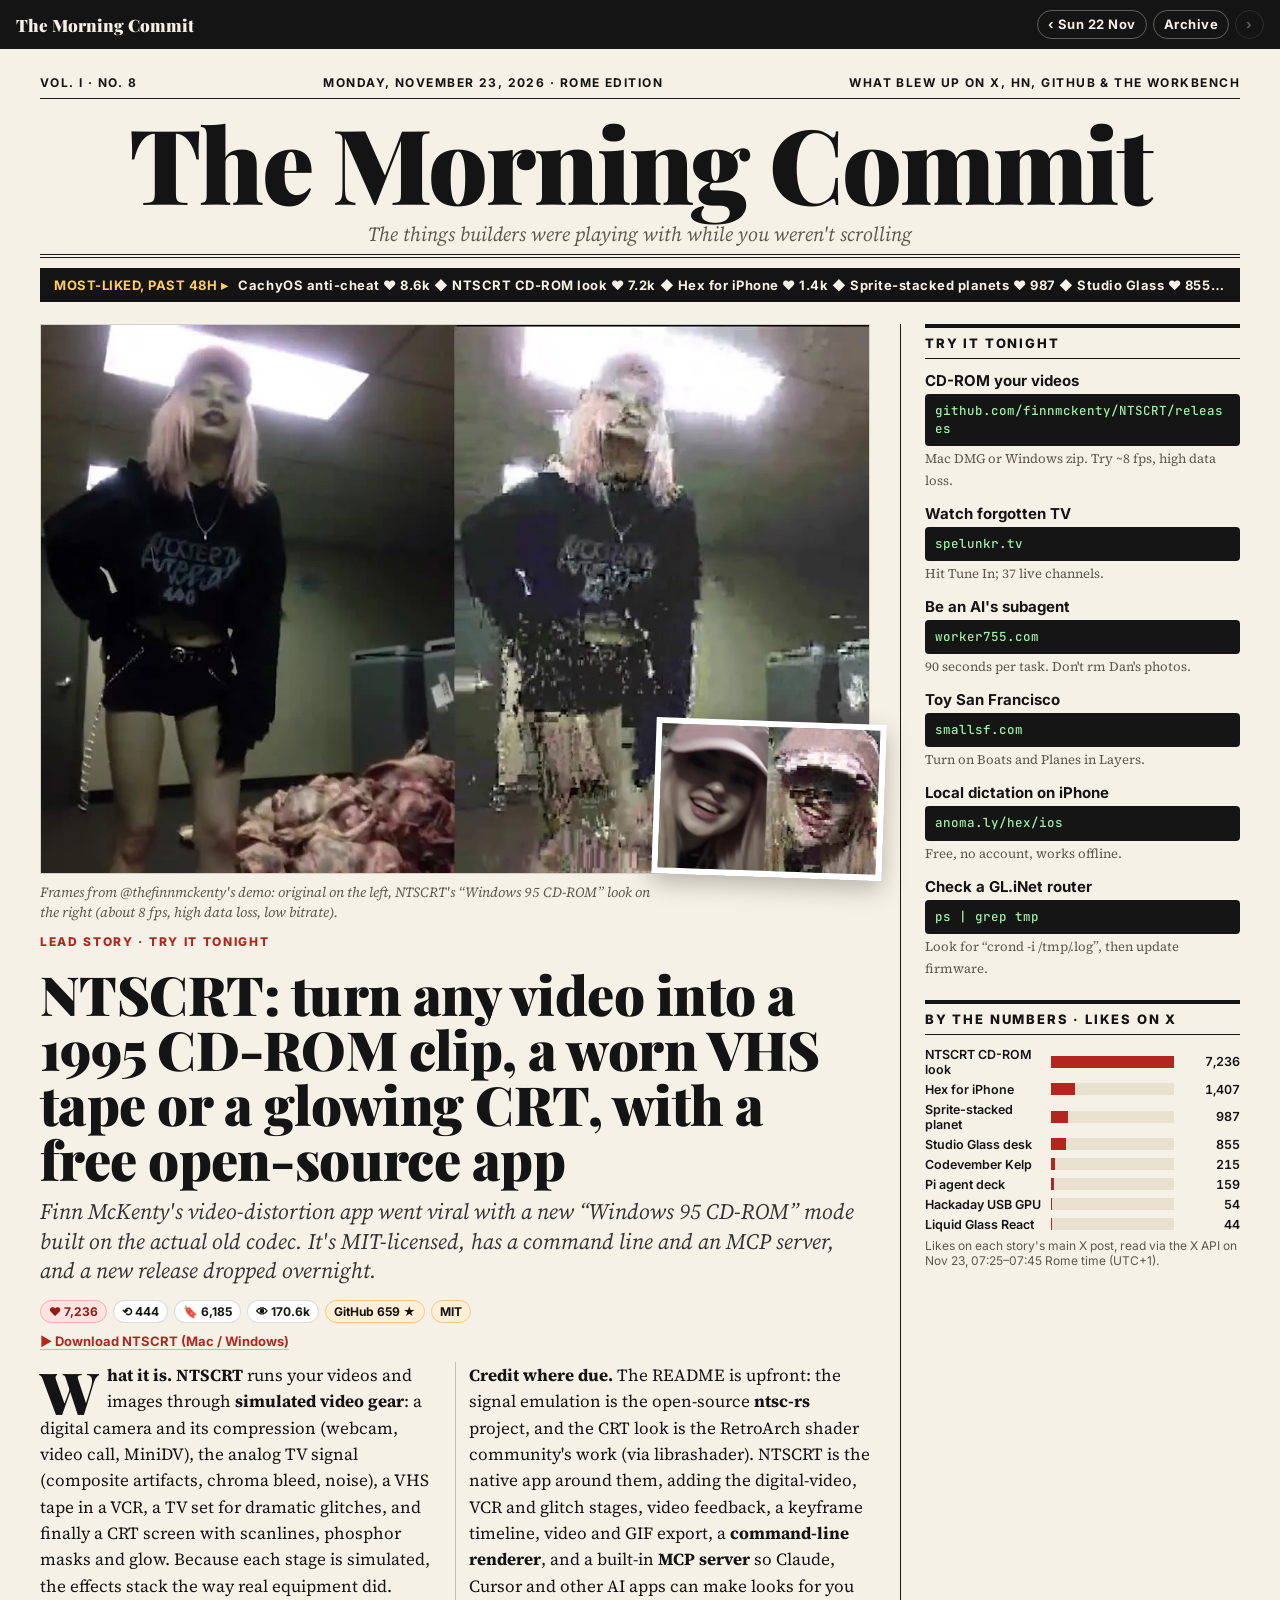
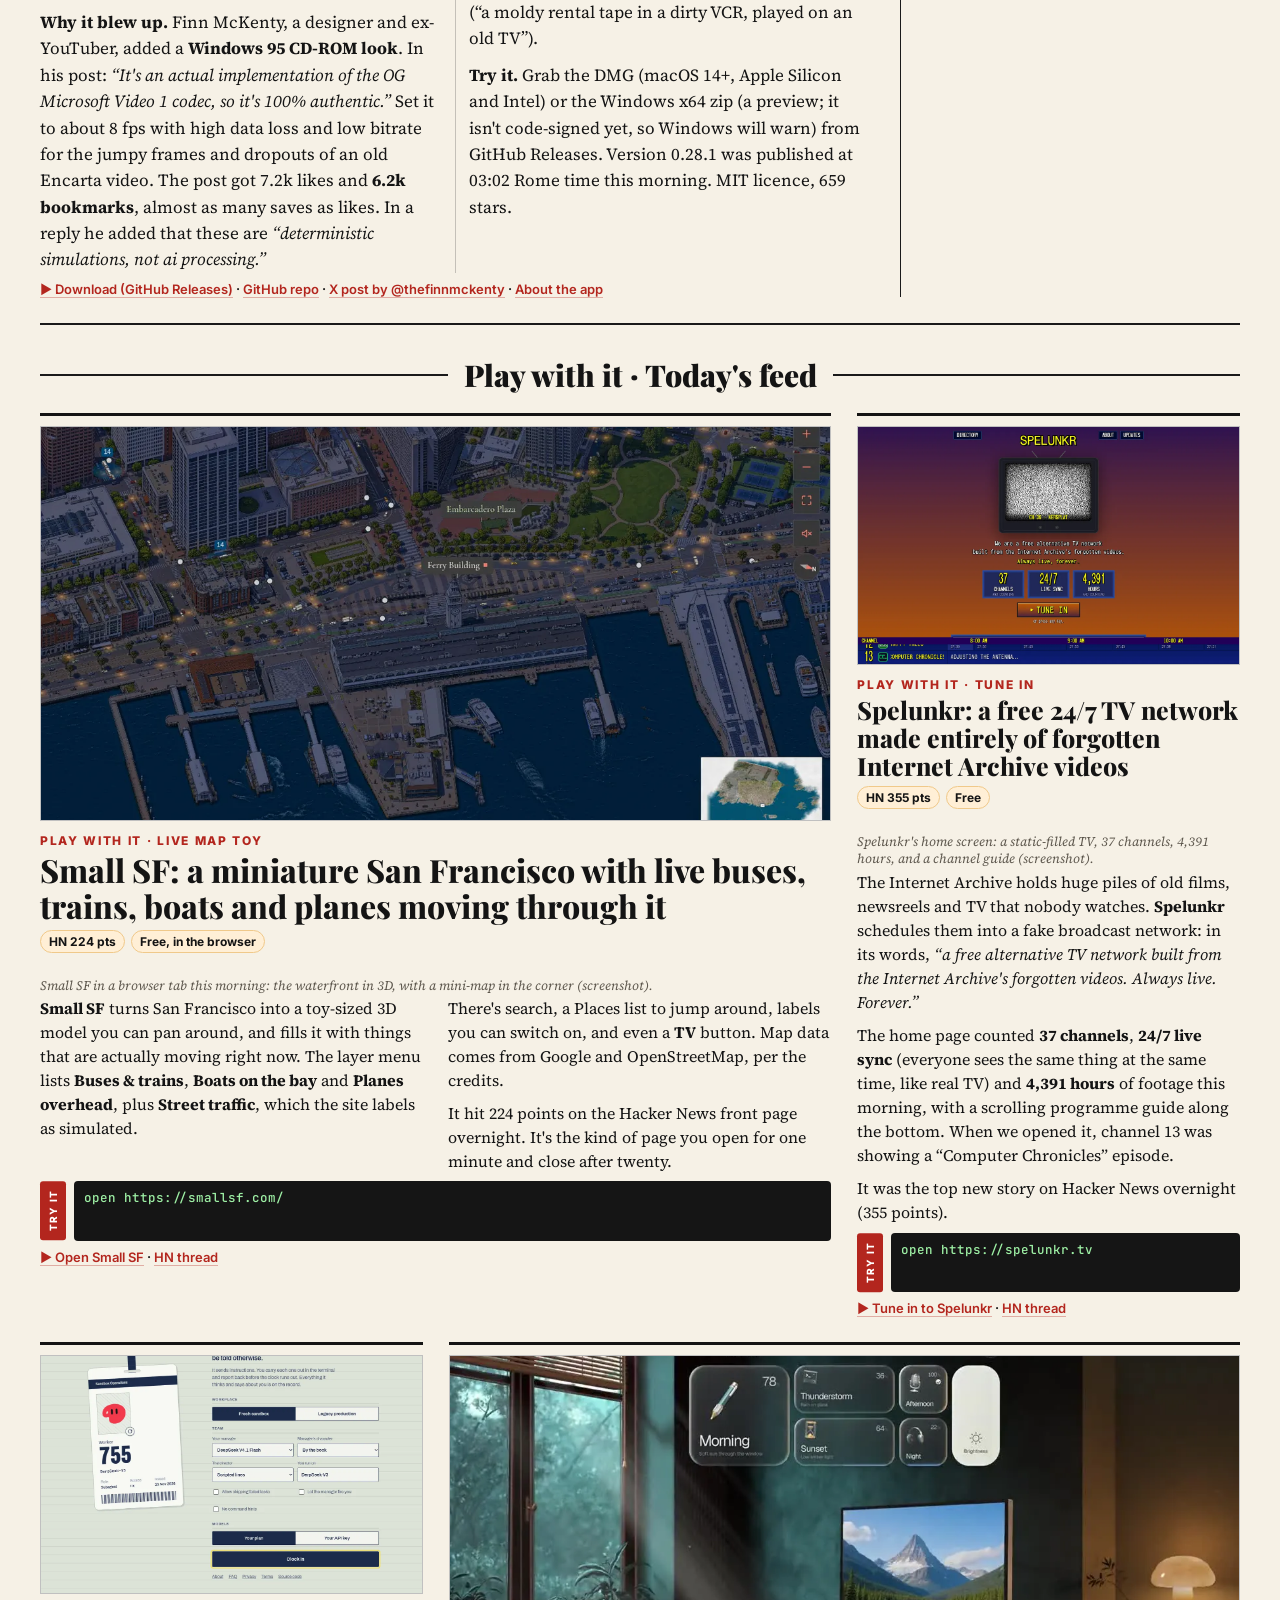
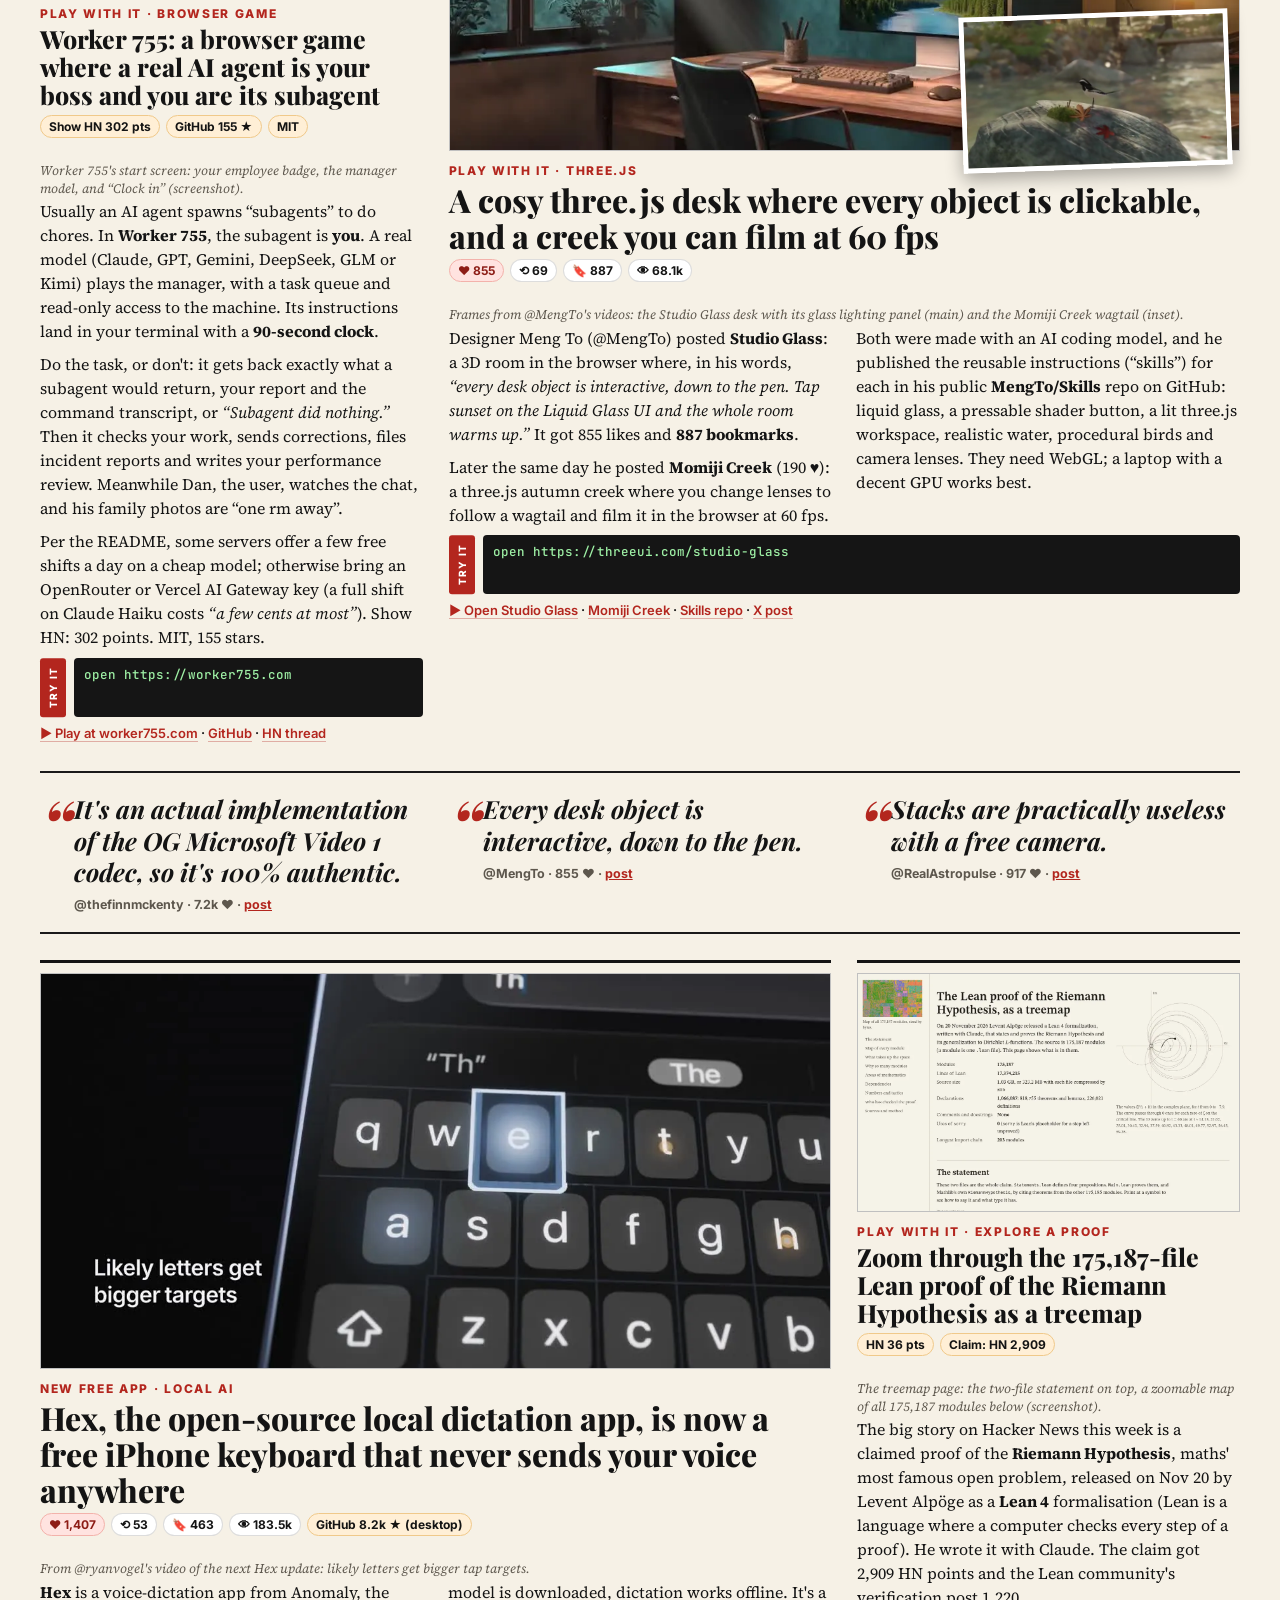
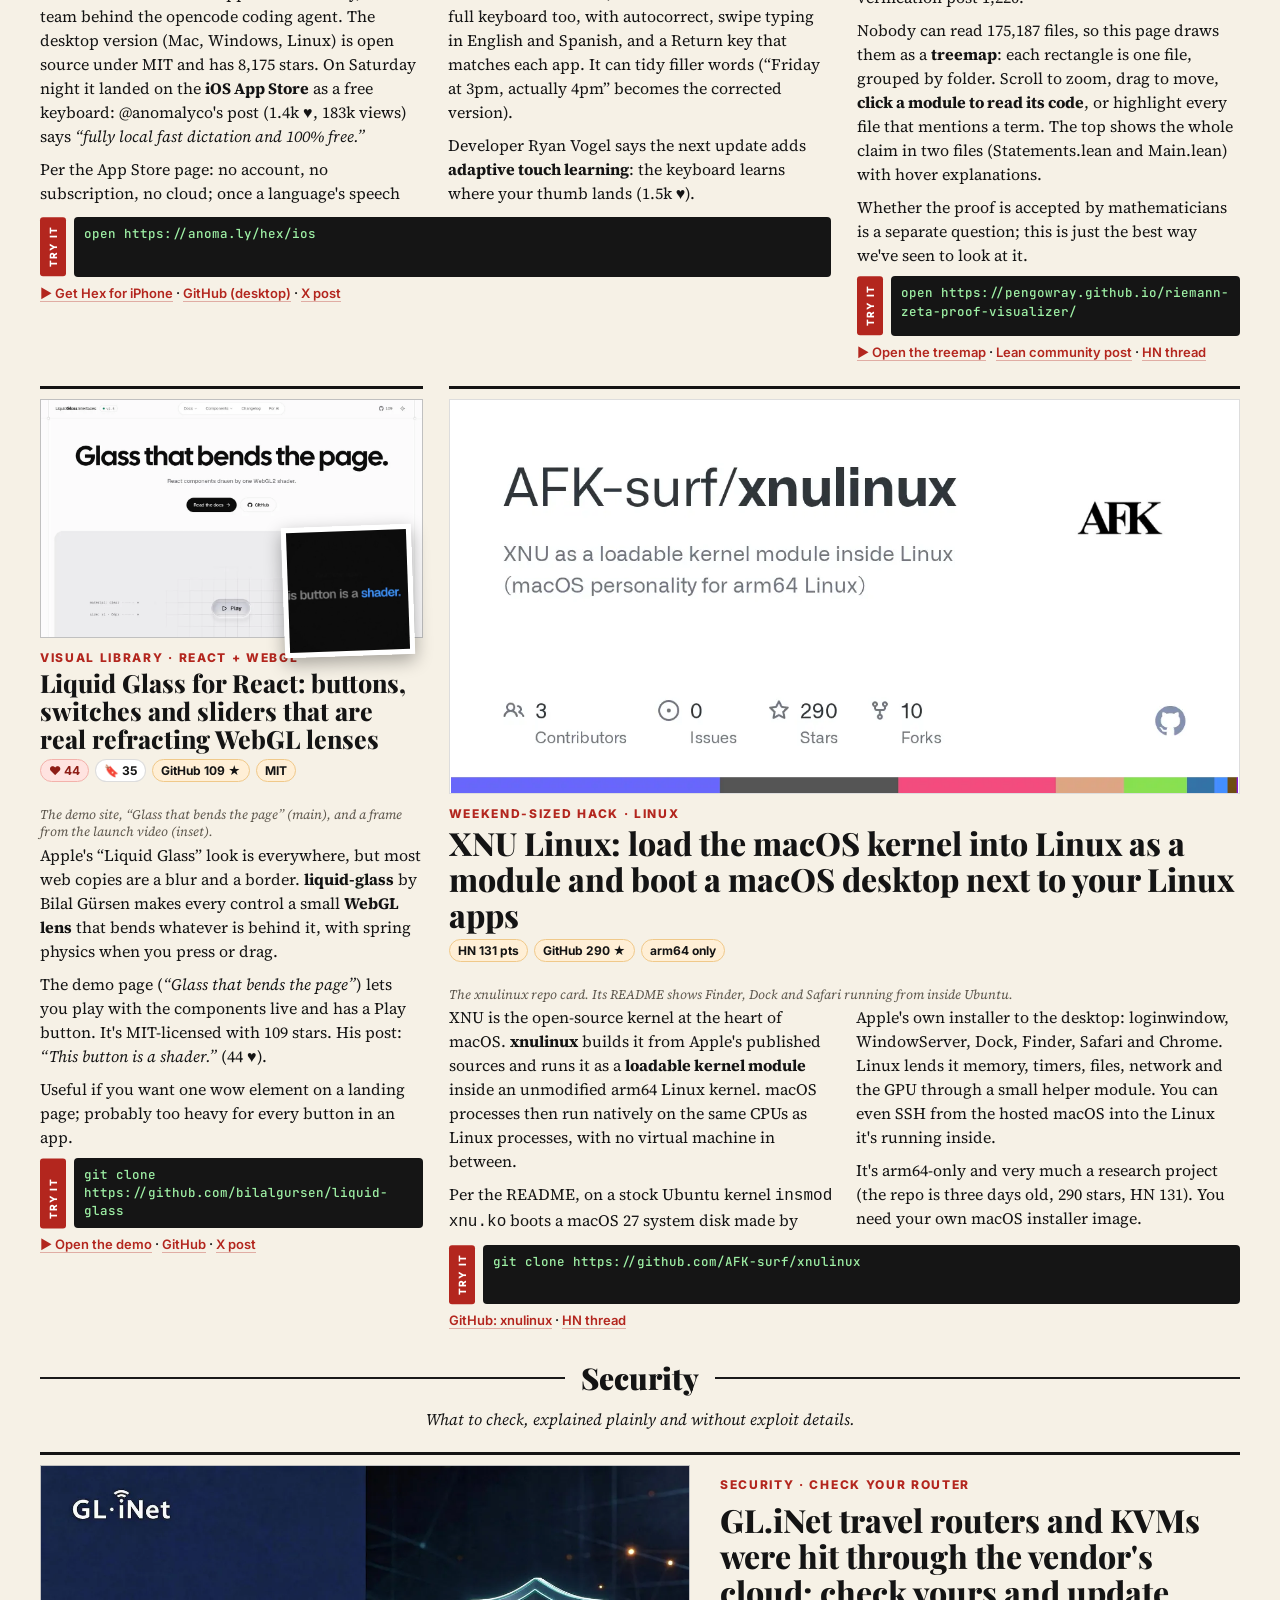
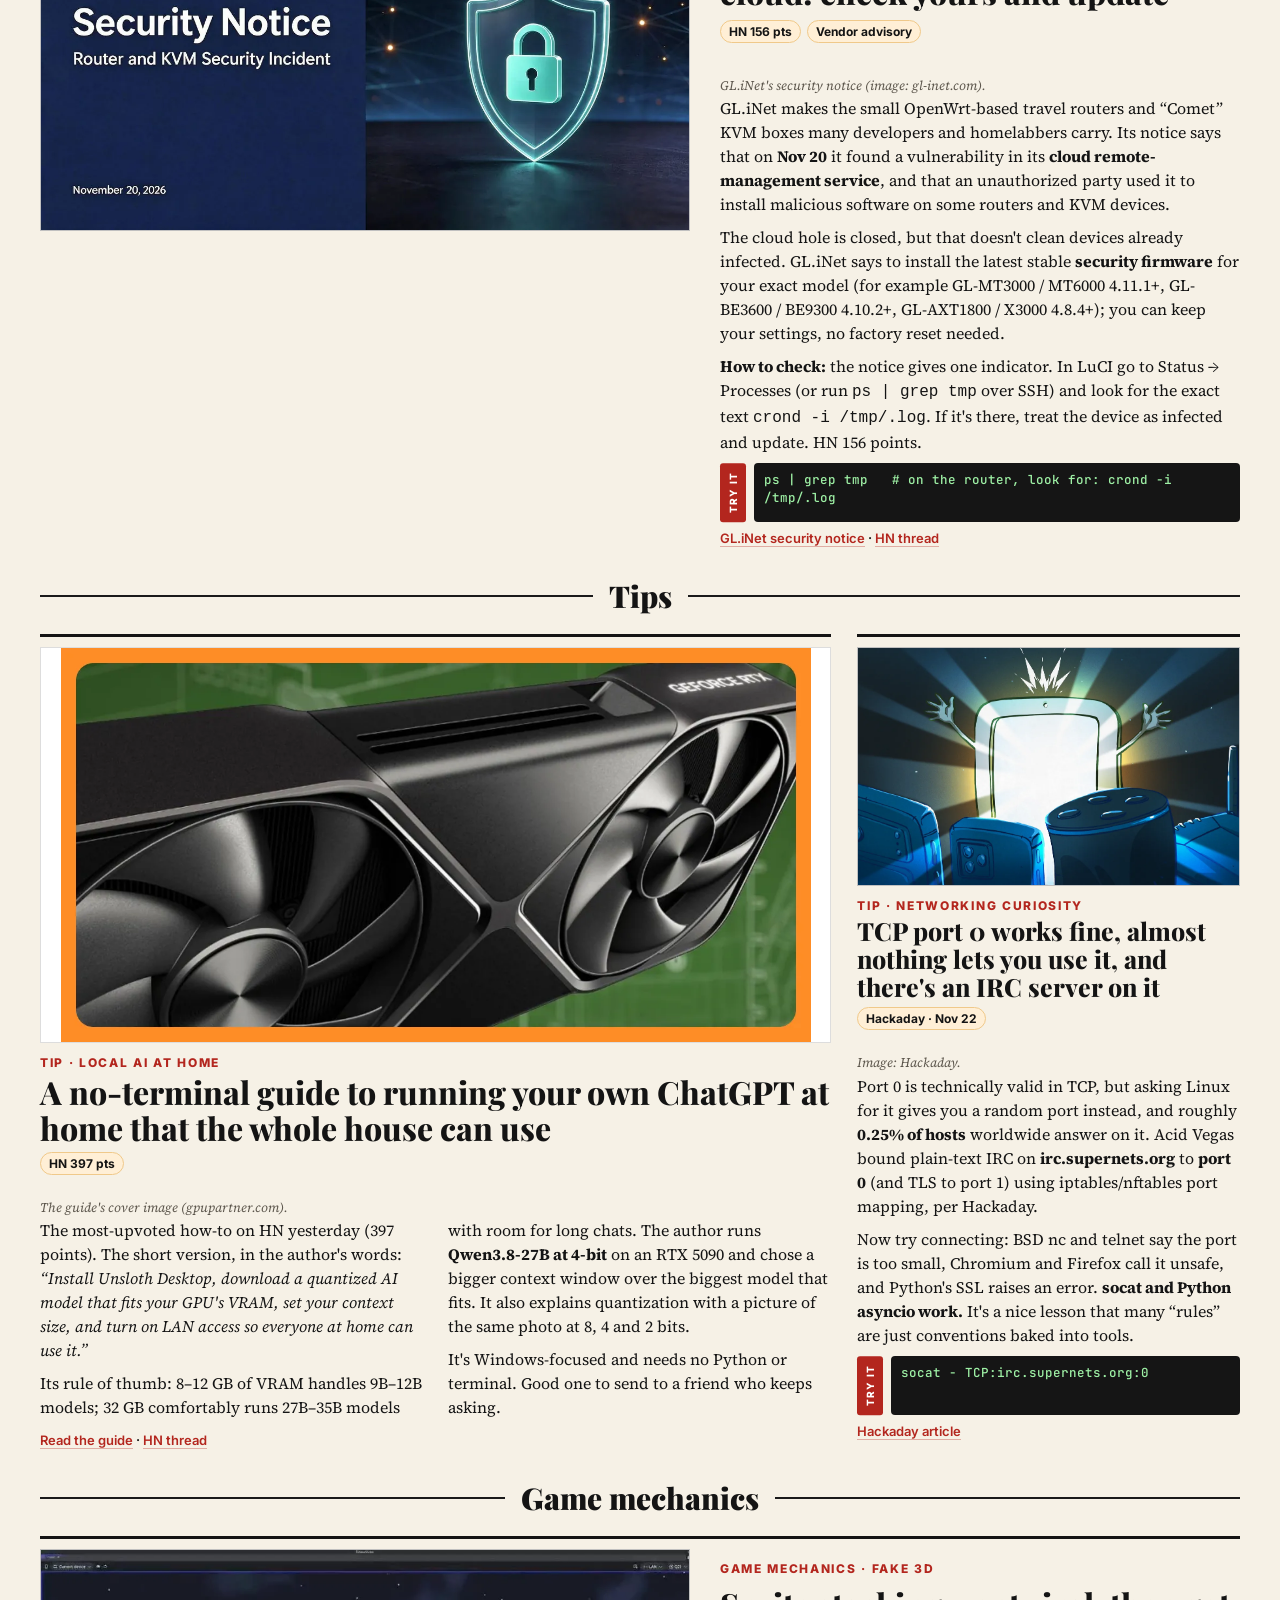
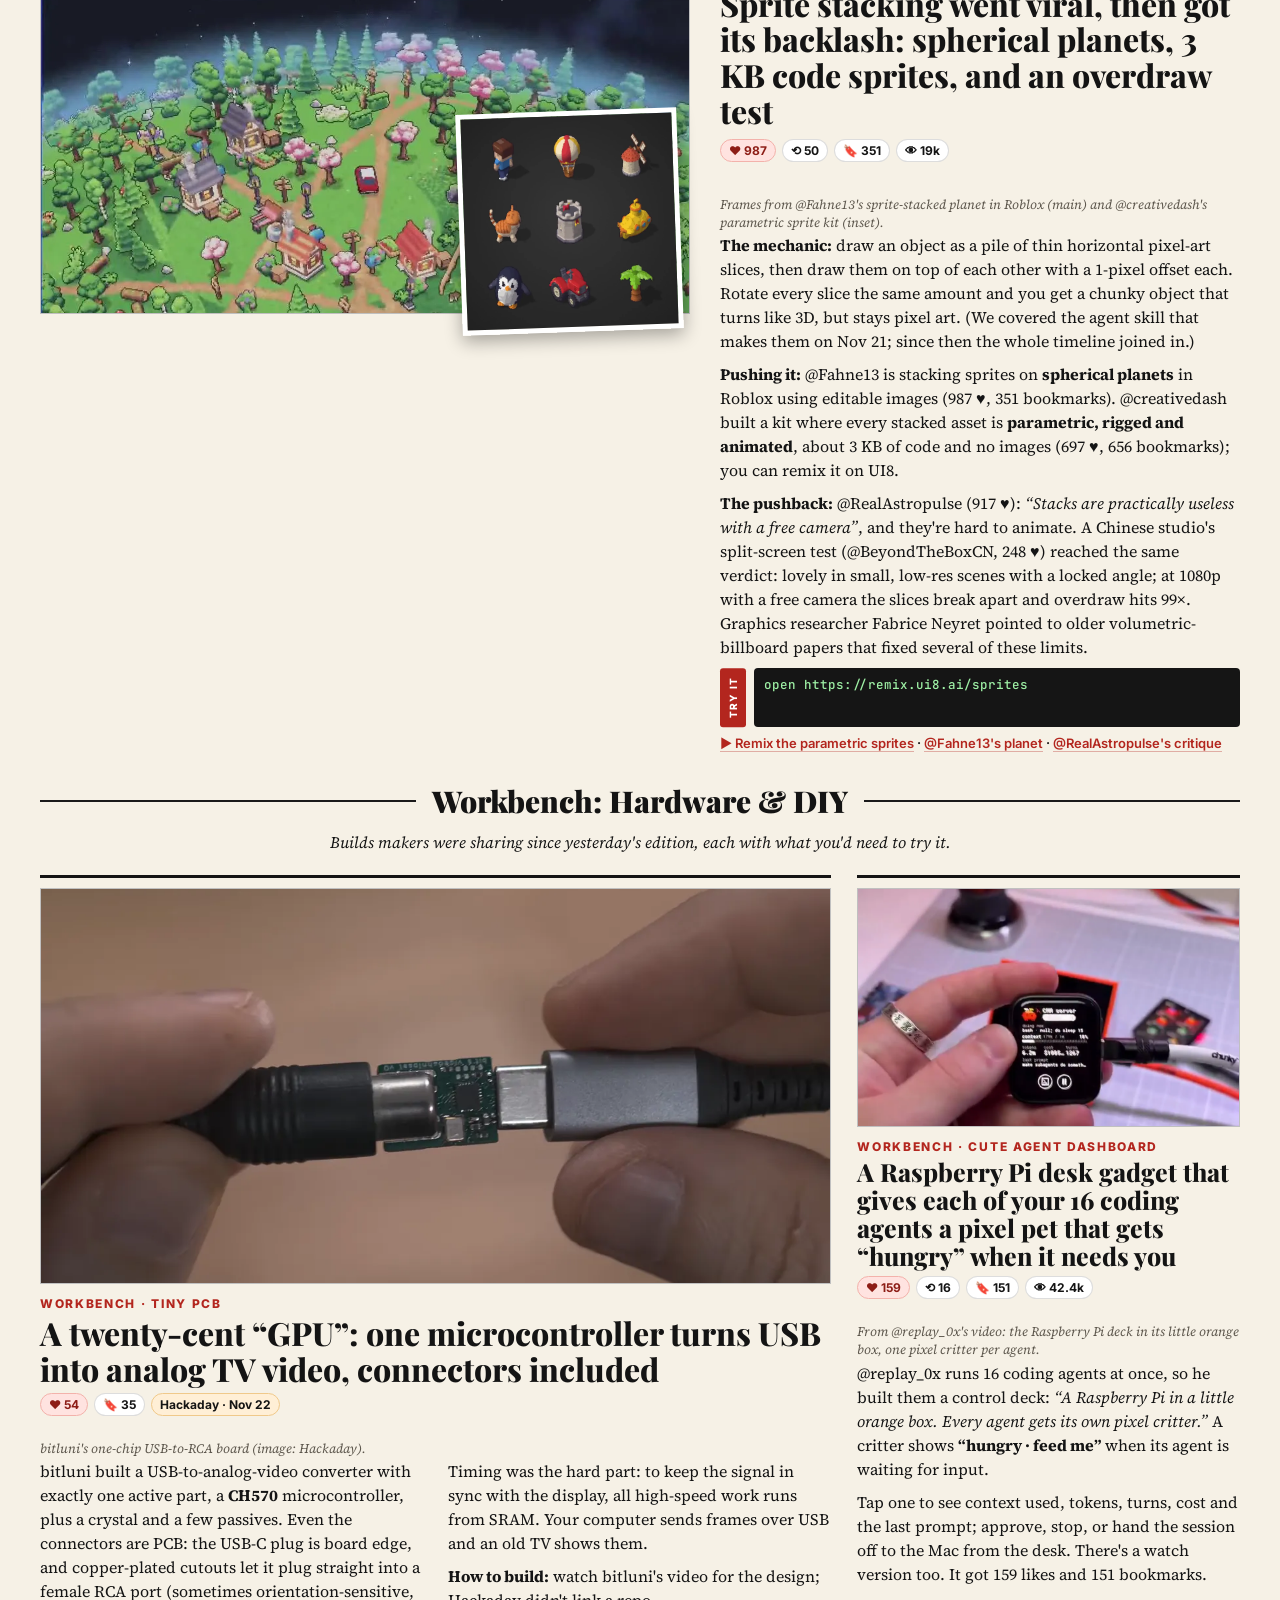
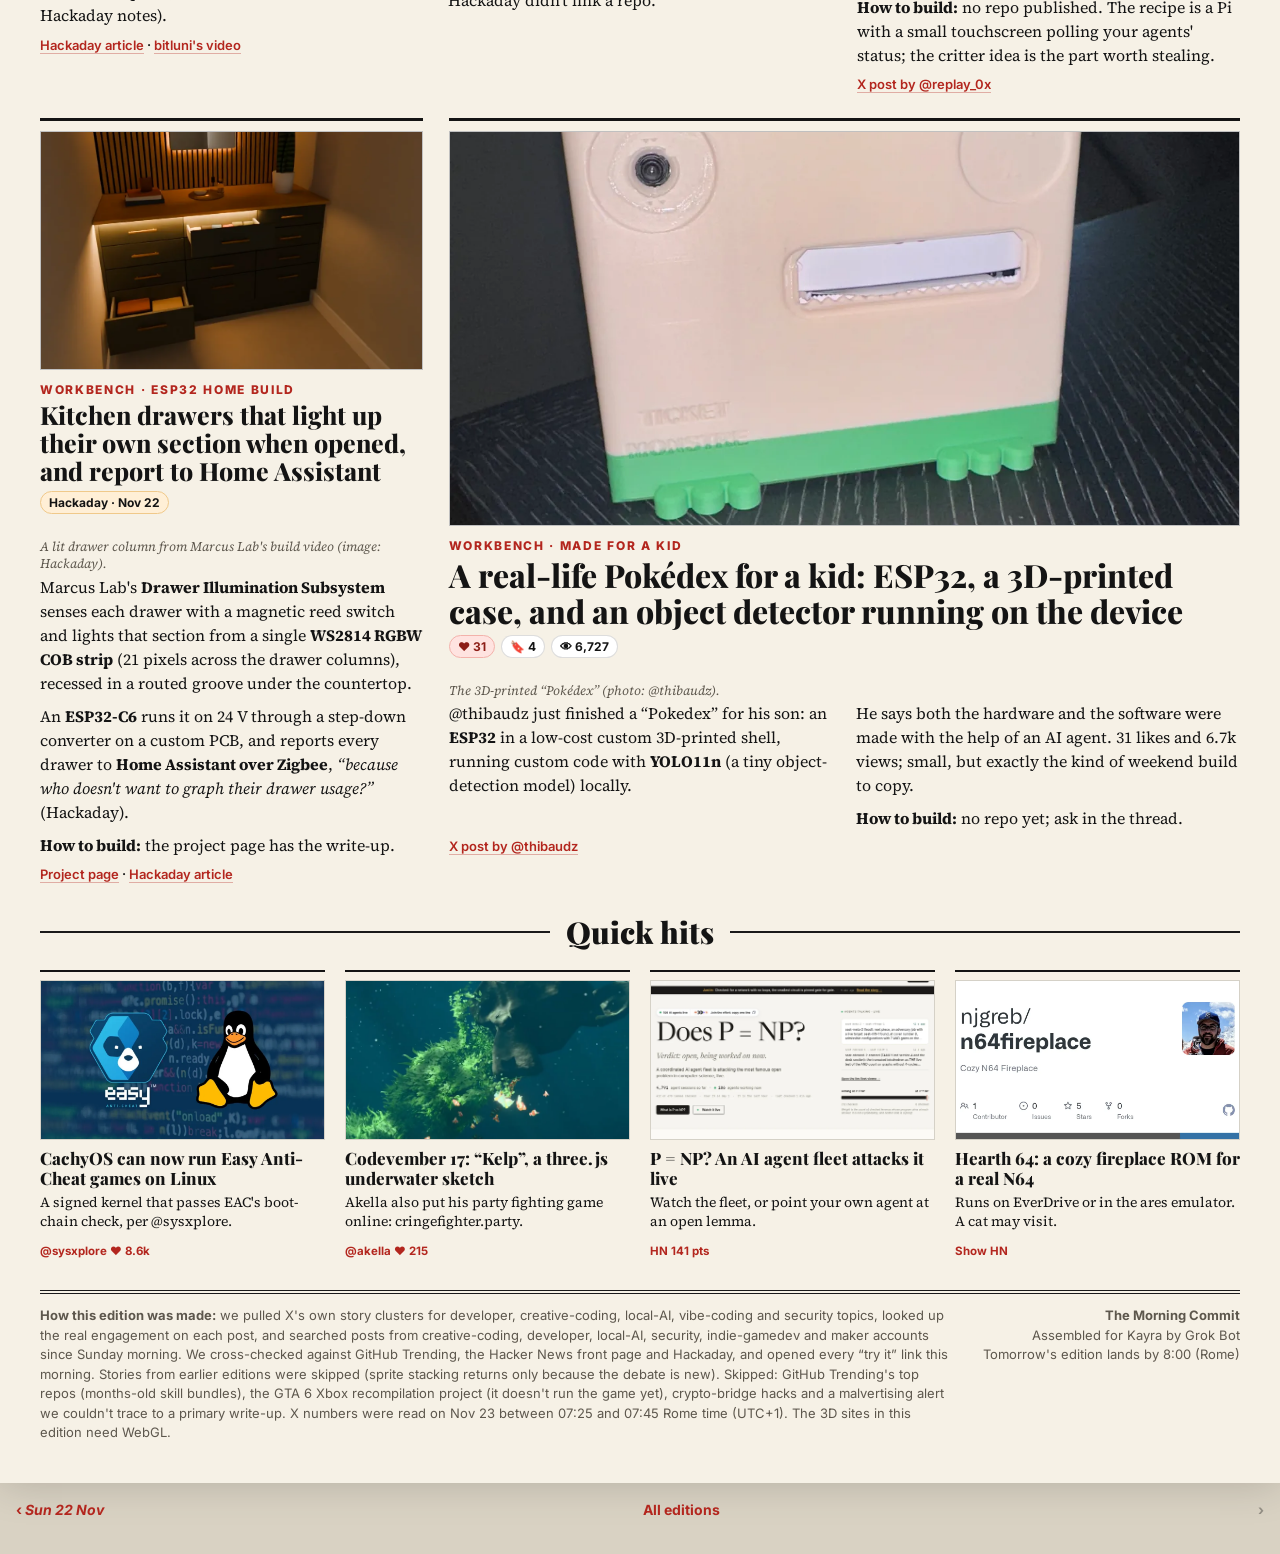
==== commit 1791ceb0: "Edition 2026-11-23" ====
--- a/index.html
+++ b/index.html
@@ -1,16 +1,15 @@
-<!doctype html><html lang="en"><head><base href="editions/2026-11-22/"><meta charset="utf-8"><meta name="viewport" content="width=device-width,initial-scale=1,viewport-fit=cover">
-<title>The Morning Commit, Sunday, November 22, 2026</title>
-<meta name="description" content="Ricardo Cabello (mrdoob), who created three.js, keeps adding features to Slop New York: a WebGPU city you can drive, fly a camera through, and teleport around, from the Empire State Building to Manhattanhenge.">
-<meta name="mc:lead" content="Drive a yellow cab through a sunset Manhattan, in your browser: mrdoob&#x27;s Slop New York">
-<meta name="mc:deck" content="Ricardo Cabello (mrdoob), who created three.js, keeps adding features to Slop New York: a WebGPU city you can drive, fly a camera through, and teleport around, from the Empire State Building to Manhattanhenge.">
-<meta name="mc:thumb" content="img/slopny_45.webp">
+<!doctype html><html lang="en"><head><base href="editions/2026-11-23/"><meta charset="utf-8"><meta name="viewport" content="width=device-width,initial-scale=1,viewport-fit=cover">
+<title>The Morning Commit, Monday, November 23, 2026</title>
+<meta name="description" content="Finn McKenty&#x27;s video-distortion app went viral with a new “Windows 95 CD-ROM” mode built on the actual old codec. It&#x27;s MIT-licensed, has a command line and an MCP server, and a new release dropped overnight.">
+<meta name="mc:lead" content="NTSCRT: turn any video into a 1995 CD-ROM clip, a worn VHS tape or a glowing CRT, with a free open-source app">
+<meta name="mc:deck" content="Finn McKenty&#x27;s video-distortion app went viral with a new “Windows 95 CD-ROM” mode built on the actual old codec. It&#x27;s MIT-licensed, has a command line and an MCP server, and a new release dropped overnight.">
+<meta name="mc:thumb" content="img/ntscrt_90.webp">
 <link rel="preconnect" href="https://fonts.googleapis.com"><link rel="preconnect" href="https://fonts.gstatic.com" crossorigin><link href="https://fonts.googleapis.com/css2?family=Playfair+Display:ital,wght@0,700;0,900;1,700&family=Source+Serif+4:ital,opsz,wght@0,8..60,400;0,8..60,600;1,8..60,400&family=Inter:wght@500;700;800&family=JetBrains+Mono:wght@500&display=swap" rel="stylesheet">
-<link rel="stylesheet" href="../../assets/style.css?v=1795329771">
+<link rel="stylesheet" href="../../assets/style.css?v=1795416379">
 <style>
 .wb-intro{text-align:center;font-style:italic;margin:-8px auto 22px;max-width:640px}
 .section.sub{font-size:22px;margin-top:34px}
-#gpgme .ph>img:first-child,#kwi .ph>img:first-child,#zerocs .ph>img:first-child{object-fit:contain;background:#fff}
-#astro .ph>img:first-child{object-position:center 30%}
+#xnu .ph>img:first-child,#localai .ph>img:first-child{object-fit:contain;background:#fff}
 .lead .hero .chart{width:34%}
 </style>
 <!--mc:head-->
@@ -24,38 +23,38 @@
 <meta name="mobile-web-app-capable" content="yes">
 <meta name="apple-mobile-web-app-status-bar-style" content="black-translucent">
 <meta name="apple-mobile-web-app-title" content="Morning Commit">
-<meta property="og:title" content="The Morning Commit · Sunday, November 22, 2026">
-<meta property="og:description" content="Drive a yellow cab through a sunset Manhattan, in your browser: mrdoob&#x27;s Slop New York">
-<meta property="og:image" content="https://kayraucklnc.github.io/morning-commit/editions/2026-11-22/img/_thumb.webp">
+<meta property="og:title" content="The Morning Commit · Monday, November 23, 2026">
+<meta property="og:description" content="NTSCRT: turn any video into a 1995 CD-ROM clip, a worn VHS tape or a glowing CRT, with a free open-source app">
+<meta property="og:image" content="https://kayraucklnc.github.io/morning-commit/editions/2026-11-23/img/_thumb.webp">
 <script>if(matchMedia("(max-width:760px)").matches)document.documentElement.classList.add("mc-phone");</script>
-<script defer src="../../assets/app.js?v=1795329771"></script>
+<script defer src="../../assets/app.js?v=1795416379"></script>
 <!--/mc:head-->
-<meta name="mc:built" content="1795329771">
+<meta name="mc:built" content="1795416379">
 </head>
-<body><!--mc:nav--><nav class="mcnav"><div class="in"><a class="home" href="../../">The Morning Commit</a><div class="pn"><a href="../../editions/2026-11-21/" rel="prev" aria-label="Older edition">‹ <i class="lbl">Sat 21 Nov</i></a><a href="../../archive/">Archive</a><span>›</span></div></div></nav><!--/mc:nav--><div class="paper">
-<div class="topline"><span>Vol. I · No. 7</span><span>Sunday, November 22, 2026 · Rome edition</span><span>What blew up on X, HN, GitHub &amp; the workbench</span></div>
+<body><!--mc:nav--><nav class="mcnav"><div class="in"><a class="home" href="../../">The Morning Commit</a><div class="pn"><a href="../../editions/2026-11-22/" rel="prev" aria-label="Older edition">‹ <i class="lbl">Sun 22 Nov</i></a><a href="../../archive/">Archive</a><span>›</span></div></div></nav><!--/mc:nav--><div class="paper">
+<div class="topline"><span>Vol. I · No. 8</span><span>Monday, November 23, 2026 · Rome edition</span><span>What blew up on X, HN, GitHub &amp; the workbench</span></div>
 <header class="mast"><h1>The Morning Commit</h1><div class="tag">The things builders were playing with while you weren't scrolling</div></header>
-<div class="ticker"><b>MOST-LIKED, PAST 48H ▸</b>Claude Code Code Mode ♥ 12.5k ◆ Writing-style scorer ♥ 1.5k ◆ Kwi terminal ♥ 622 ◆ Wave function collapse ♥ 599 ◆ Design toys ♥ 566 ◆ Monitor Ethernet HN 549 ◆ Inkling in 5.4 GB HN 424 ◆ GPGME HN 247</div>
-<nav class="liked" aria-label="Most-liked in the past 48 hours"><div class="liked-label">Most-liked, past 48h</div><div class="liked-track"><a class="chip" href="#codemode"><img src="img/codemode.webp" alt=""><span class="chip-t">Code Mode</span><span class="chip-n">♥ 12.5k</span></a><a class="chip" href="#scorer"><img src="img/scorer.webp" alt=""><span class="chip-t">Style scorer</span><span class="chip-n">♥ 1.5k</span></a><a class="chip" href="#kwi"><img src="img/kwi_flat.webp" alt=""><span class="chip-t">Kwi</span><span class="chip-n">♥ 622</span></a><a class="chip" href="#wfc"><img src="img/wfc_45.webp" alt=""><span class="chip-t">WFC</span><span class="chip-n">♥ 599</span></a><a class="chip" href="#design"><img src="img/holo-shot.webp" alt=""><span class="chip-t">Design toys</span><span class="chip-n">♥ 566</span></a></div></nav>
+<div class="ticker"><b>MOST-LIKED, PAST 48H ▸</b>CachyOS anti-cheat ♥ 8.6k ◆ NTSCRT CD-ROM look ♥ 7.2k ◆ Hex for iPhone ♥ 1.4k ◆ Sprite-stacked planets ♥ 987 ◆ Studio Glass ♥ 855 ◆ Spelunkr HN 355 ◆ Worker 755 HN 302 ◆ Small SF HN 224</div>
+<nav class="liked" aria-label="Most-liked in the past 48 hours"><div class="liked-label">Most-liked, past 48h</div><div class="liked-track"><a class="chip" href="#ntscrt"><img src="img/ntscrt_90.webp" alt=""><span class="chip-t">NTSCRT</span><span class="chip-n">♥ 7.2k</span></a><a class="chip" href="#hex"><img src="img/hexv_15.webp" alt=""><span class="chip-t">Hex keyboard</span><span class="chip-n">♥ 1.4k</span></a><a class="chip" href="#stacking"><img src="img/fahne_40.webp" alt=""><span class="chip-t">Sprite stacking</span><span class="chip-n">♥ 987</span></a><a class="chip" href="#studio"><img src="img/studio_40.webp" alt=""><span class="chip-t">Studio Glass</span><span class="chip-n">♥ 855</span></a><a class="chip" href="#spelunkr"><img src="img/spelunkr.webp" alt=""><span class="chip-t">Spelunkr</span><span class="chip-n">HN 355</span></a></div></nav>
 
-<section class="lead" id="slopny">
+<section class="lead" id="ntscrt">
  <div>
-  <figure class="hero"><img class="main" src="img/slopny_45.webp" alt="A yellow taxi driving down a sunlit Manhattan street in Slop New York"><img class="chart" src="img/slopny_70.webp" alt="Another moment from the same drive"><figcaption>Frames from @mrdoob's video of Slop New York: “Golden Hour” lighting, a 3rd-person chase camera behind the cab, and a street map in the corner.</figcaption></figure>
-  <div class="kicker">Lead story · Play with it</div>
-  <h2>Drive a yellow cab through a sunset Manhattan, in your browser: mrdoob&#x27;s Slop New York</h2>
-  <p class="hook">The creator of three.js built an explorable WebGPU New York. Pick golden hour and drive.</p>
-  <p class="deck">Ricardo Cabello (mrdoob), who created three.js, keeps adding features to Slop New York: a WebGPU city you can drive, fly a camera through, and teleport around, from the Empire State Building to Manhattanhenge.</p>
-  <div class="badges"><span class="b like">♥ 122</span><span class="b rt">⟲ 6</span><span class="b sv">🔖 38</span><span class="b vw">👁 8,755</span><span class="b ex">three.js · WebGPU</span></div>
-  <p class="links" style="margin-top:10px"><a href="https://mrdoob.github.io/slop-newyork/"><b>▶ Open Slop New York</b></a></p>
+  <figure class="hero"><img class="main" src="img/ntscrt_90.webp" alt="Side-by-side: a clean video frame and the same frame with jumpy CD-ROM-style compression"><img class="chart" src="img/ntscrt_15.webp" alt="Another before/after frame"><figcaption>Frames from @thefinnmckenty's demo: original on the left, NTSCRT's “Windows 95 CD-ROM” look on the right (about 8 fps, high data loss, low bitrate).</figcaption></figure>
+  <div class="kicker">Lead story · Try it tonight</div>
+  <h2>NTSCRT: turn any video into a 1995 CD-ROM clip, a worn VHS tape or a glowing CRT, with a free open-source app</h2>
+  <p class="hook">It simulates the real gear, even the 90s Microsoft Video 1 codec. Mac and Windows.</p>
+  <p class="deck">Finn McKenty&#x27;s video-distortion app went viral with a new “Windows 95 CD-ROM” mode built on the actual old codec. It&#x27;s MIT-licensed, has a command line and an MCP server, and a new release dropped overnight.</p>
+  <div class="badges"><span class="b like">♥ 7,236</span><span class="b rt">⟲ 444</span><span class="b sv">🔖 6,185</span><span class="b vw">👁 170.6k</span><span class="b ex">GitHub 659 ★</span><span class="b ex">MIT</span></div>
+  <p class="links" style="margin-top:10px"><a href="https://github.com/finnmckenty/NTSCRT/releases/latest"><b>▶ Download NTSCRT (Mac / Windows)</b></a></p>
   <details class="more lead-more">
   <summary>Read the story</summary>
   <div class="cols">
-   <p><b>What it is.</b> <b>Slop New York</b> is a 3D Manhattan that runs in a browser tab. It's by Ricardo Cabello (@mrdoob), who created <b>three.js</b>, the go-to library for 3D on the web, and the page credits <b>three.js, WebGPU and TSL</b> (three.js's shader language). You drive a yellow NYC taxi through the streets, with a speedometer, an altitude readout and a live street map showing where you are (say, “5th Ave &amp; 35th St”).</p>
-   <p><b>Things to try.</b> Switch the light between <b>Golden Hour, Midday, Blue Hour and Night</b>. Hit <b>Teleport</b> to jump to the Empire State Building, Times Square, the Chrysler Building, Grand Central, Bryant Park, the Flatiron, Central Park, One World Trade Center, or <b>Manhattanhenge</b> on 34th St (the page says it's best at golden hour). Swap cameras: chase cam, low-angle action, cockpit view, or scenic shots like the Empire State 86th-floor deck and the East River skyline. There's even an auto-director aerial mode.</p>
-   <p><b>Why people care.</b> It's a good look at what WebGPU can do in a normal browser today, made by the person who made 3D on the web easy in the first place. mrdoob keeps posting updates, and his latest (“New feature added to Slop New York”) got 122 likes and 38 bookmarks. He also joked that Codevember is on hold <i>“until I finish GTA6”</i>.</p>
-   <p><b>Tip.</b> It's built on WebGPU, so use a recent browser that supports it. Drag to look around and pinch to zoom on a phone; on a laptop, press <b>M</b> for the map.</p>
+   <p><b>What it is.</b> <b>NTSCRT</b> runs your videos and images through <b>simulated video gear</b>: a digital camera and its compression (webcam, video call, MiniDV), the analog TV signal (composite artifacts, chroma bleed, noise), a VHS tape in a VCR, a TV set for dramatic glitches, and finally a CRT screen with scanlines, phosphor masks and glow. Because each stage is simulated, the effects stack the way real equipment did.</p>
+   <p><b>Why it blew up.</b> Finn McKenty, a designer and ex-YouTuber, added a <b>Windows 95 CD-ROM look</b>. In his post: <i>“It's an actual implementation of the OG Microsoft Video 1 codec, so it's 100% authentic.”</i> Set it to about 8 fps with high data loss and low bitrate for the jumpy frames and dropouts of an old Encarta video. The post got 7.2k likes and <b>6.2k bookmarks</b>, almost as many saves as likes. In a reply he added that these are <i>“deterministic simulations, not ai processing.”</i></p>
+   <p><b>Credit where due.</b> The README is upfront: the signal emulation is the open-source <b>ntsc-rs</b> project, and the CRT look is the RetroArch shader community's work (via librashader). NTSCRT is the native app around them, adding the digital-video, VCR and glitch stages, video feedback, a keyframe timeline, video and GIF export, a <b>command-line renderer</b>, and a built-in <b>MCP server</b> so Claude, Cursor and other AI apps can make looks for you (“a moldy rental tape in a dirty VCR, played on an old TV”).</p>
+   <p><b>Try it.</b> Grab the DMG (macOS 14+, Apple Silicon and Intel) or the Windows x64 zip (a preview; it isn't code-signed yet, so Windows will warn) from GitHub Releases. Version 0.28.1 was published at 03:02 Rome time this morning. MIT licence, 659 stars.</p>
   </div>
-  <div class="links"><a href="https://mrdoob.github.io/slop-newyork/">Open Slop New York</a> · <a href="https://x.com/mrdoob/status/2124159192701476907">X post by @mrdoob</a></div>
+  <div class="links"><a href="https://github.com/finnmckenty/NTSCRT/releases/latest">▶ Download (GitHub Releases)</a> · <a href="https://github.com/finnmckenty/NTSCRT">GitHub repo</a> · <a href="https://x.com/thefinnmckenty/status/2124516173081706604">X post by @thefinnmckenty</a> · <a href="https://www.finnmckenty.com/ntscrt-video-distortion-app">About the app</a></div>
   </details>
  </div>
  <aside class="side">
@@ -63,51 +62,53 @@
   <summary>Try it tonight</summary>
   <div class="boxh">Try it tonight</div>
   <div class="try"><ul>
-   <li><b>Drive through Manhattan</b><code>mrdoob.github.io/slop-newyork</code><small>WebGPU browser. Try Teleport → Manhattanhenge at Golden Hour.</small></li>
-   <li><b>Make a sandwich</b><code>stulle.app</code><small>All dragging and tapping; the German text doesn't matter.</small></li>
-   <li><b>Holographic card foil</b><code>holo.spot</code><small>Drag the card to tilt it.</small></li>
-   <li><b>Code Mode in Claude Code</b><code>CLAUDE_CODE_EXPERIMENTAL_CODE_MODE=1 claude</code><small>Experimental; Ctrl+O shows the script it wrote.</small></li>
-   <li><b>KDE's new terminal</b><code>flatpak install flathub org.kde.kwi</code><small>Version 0.1.0; works outside Plasma too.</small></li>
-   <li><b>Inkling 2 Mini in 5.4 GB (Mac)</b><code>pip install git+https://github.com/ShinMegamiBoson/lookatmyquant.git</code><small>Then lamq generate shinmegamiboson/Inkling-2-Mini-LookAtMyQuant-5.4GB -p "…"</small></li>
+   <li><b>CD-ROM your videos</b><code>github.com/finnmckenty/NTSCRT/releases</code><small>Mac DMG or Windows zip. Try ~8 fps, high data loss.</small></li>
+   <li><b>Watch forgotten TV</b><code>spelunkr.tv</code><small>Hit Tune In; 37 live channels.</small></li>
+   <li><b>Be an AI's subagent</b><code>worker755.com</code><small>90 seconds per task. Don't rm Dan's photos.</small></li>
+   <li><b>Toy San Francisco</b><code>smallsf.com</code><small>Turn on Boats and Planes in Layers.</small></li>
+   <li><b>Local dictation on iPhone</b><code>anoma.ly/hex/ios</code><small>Free, no account, works offline.</small></li>
+   <li><b>Check a GL.iNet router</b><code>ps | grep tmp</code><small>Look for “crond -i /tmp/.log”, then update firmware.</small></li>
   </ul></div>
-  <div class="numbers"><div class="boxh">By the numbers · likes on X</div><div class="bar"><span class="bl">Claude Code Code Mode</span><span class="bt"><i style="width:100.0%"></i></span><span class="bn">12,539</span></div><div class="bar"><span class="bl">Writing-style scorer</span><span class="bt"><i style="width:12.2%"></i></span><span class="bn">1,530</span></div><div class="bar"><span class="bl">Kwi terminal</span><span class="bt"><i style="width:5.0%"></i></span><span class="bn">622</span></div><div class="bar"><span class="bl">Wave function collapse</span><span class="bt"><i style="width:4.8%"></i></span><span class="bn">599</span></div><div class="bar"><span class="bl">Design toys list</span><span class="bt"><i style="width:4.5%"></i></span><span class="bn">566</span></div><div class="bar"><span class="bl">Motion skills</span><span class="bt"><i style="width:3.3%"></i></span><span class="bn">420</span></div><div class="bar"><span class="bl">HDMI to CSI</span><span class="bt"><i style="width:1.1%"></i></span><span class="bn">134</span></div><div class="bar"><span class="bl">Slop New York</span><span class="bt"><i style="width:1.0%"></i></span><span class="bn">122</span></div><div class="src">Likes on each story's main X post, read via the X API on Nov 22, 07:25–07:35 Rome time (UTC+1). Code Mode's post is from Nov 17.</div></div>
+  <div class="numbers"><div class="boxh">By the numbers · likes on X</div><div class="bar"><span class="bl">NTSCRT CD-ROM look</span><span class="bt"><i style="width:100.0%"></i></span><span class="bn">7,236</span></div><div class="bar"><span class="bl">Hex for iPhone</span><span class="bt"><i style="width:19.4%"></i></span><span class="bn">1,407</span></div><div class="bar"><span class="bl">Sprite-stacked planet</span><span class="bt"><i style="width:13.6%"></i></span><span class="bn">987</span></div><div class="bar"><span class="bl">Studio Glass desk</span><span class="bt"><i style="width:11.8%"></i></span><span class="bn">855</span></div><div class="bar"><span class="bl">Codevember Kelp</span><span class="bt"><i style="width:3.0%"></i></span><span class="bn">215</span></div><div class="bar"><span class="bl">Pi agent deck</span><span class="bt"><i style="width:2.2%"></i></span><span class="bn">159</span></div><div class="bar"><span class="bl">Hackaday USB GPU</span><span class="bt"><i style="width:0.7%"></i></span><span class="bn">54</span></div><div class="bar"><span class="bl">Liquid Glass React</span><span class="bt"><i style="width:0.6%"></i></span><span class="bn">44</span></div><div class="src">Likes on each story's main X post, read via the X API on Nov 23, 07:25–07:45 Rome time (UTC+1).</div></div>
   </details>
  </aside>
 </section>
 
 <div class="section">Play with it · Today's feed</div>
 <div class="grid">
- <article class="card wide" id="sandwich"><figure><div class="ph"><img src="img/sandwich.webp" alt=""></div></figure><div class="kicker">Play with it · browser toy</div><h3>Sandwich Simulator: spread butter, stack toppings, photograph your sandwich</h3><p class="hook">A tiny German web toy: drag toppings onto bread, and wobbly ones slide off.</p><div class="badges"><span class="b ex">HN 133 pts</span><span class="b ex">Works on phones</span></div><details class="more"><summary>Read the story</summary><figcaption>A finished open sandwich from the Stullensimulator (image: stulle.app).</figcaption><div class="txt"><p><b>Stullensimulator</b> (a <i>Stulle</i> is a German open sandwich) is a small, oddly satisfying web toy. Tap the jar so the knife picks up spread, swipe across the bread to butter it, then drag toppings up from the tray and turn them by the handle (the mouse wheel works too).</p><p>There's light physics: the page warns that if a topping wobbles, it slides off when you let go. Drag a topping off the bread and it's gone. The red button takes a photo, and “Keep” gives your sandwich a number and its own link to share.</p><p>The interface is in German, but it's all tapping and dragging, so you don't need to read it. It reached the Hacker News front page with 133 points overnight.</p></div><div class="tryit"><span>TRY IT</span><code>open https://stulle.app/</code></div><div class="links"><a href="https://stulle.app/">Make a sandwich</a> · <a href="https://news.ycombinator.com/item?id=50594911">HN thread</a></div></details></article>
- <article class="card" id="design"><figure><div class="ph"><img src="img/holo-shot.webp" alt=""><img class="inset" src="img/ladybug.webp" alt=""></div></figure><div class="kicker">Play with it · design toys</div><h3>Holographic card foils, ASCII and dither effects, and 200+ shaders, all in a browser tab</h3><p class="hook">From a designer&#x27;s list with 776 bookmarks: three sites to open and just play.</p><div class="badges"><span class="b like">♥ 566</span><span class="b rt">⟲ 49</span><span class="b sv">🔖 776</span><span class="b vw">👁 17.9k</span></div><details class="more"><summary>Read the story</summary><figcaption>holo.spot&#x27;s editor in a browser tab: drag the card to tilt the foil (main). Inset: Ladybug&#x27;s preview image.</figcaption><div class="txt"><p>@BenjaminUIX posted “8 design tools I found recently”. It got 566 likes and <b>776 bookmarks</b>, more saves than likes, so people are keeping it for later. Three of them are toys you can open right now:</p><p><b>holo.spot</b>: in the post's words, <i>“Holographic trading card foils, simulated live in your browser.”</i> <b>Ladybug</b> (theladybug.app): <i>“60+ effects for images, video and type in one tab. ASCII, dither, halftone, zero AI.”</i> Its site says it's free to start with no watermark. <b>shaders.com</b>: <i>“200+ open source shader components and a free visual editor to build your own.”</i></p><p>Quick tip: drop a photo of yourself into Ladybug and try the ASCII look. holo.spot's editor also says it's <b>now open source</b>, with a “Get the repo” button. All three links loaded when we checked this morning.</p></div><div class="tryit"><span>TRY IT</span><code>open https://www.holo.spot/</code></div><div class="links"><a href="https://www.holo.spot/">holo.spot</a> · <a href="https://theladybug.app/">Ladybug</a> · <a href="https://shaders.com/">shaders.com</a> · <a href="https://x.com/BenjaminUIX/status/2124126065870385636">X post by @BenjaminUIX</a></div></details></article>
- <article class="card full" id="quant"><figure><div class="ph"><img src="img/quant.webp" alt=""></div></figure><div class="kicker">Local AI hack</div><h3>Yesterday&#x27;s favourite local model, squeezed into 5.4 GB for Macs</h3><p class="hook">A new quantizer packs Inkling 2 Mini from 18.9 GB down to 5.4–12.8 GB for Apple Silicon.</p><div class="badges"><span class="b ex">HN 424 pts</span><span class="b ex">GitHub 337 ★</span><span class="b ex">MIT</span></div><details class="more"><summary>Read the story</summary><figcaption>The LookAtMyQuant repo (MIT). Its README has the full benchmark tables.</figcaption><div class="txt"><p><b>Quantizing</b> means storing a model's numbers with fewer bits so it fits in less memory. Usually every part of the model gets the same treatment. <b>LookAtMyQuant</b> measures how much each piece hurts the output when compressed, then spends the bits where they matter most.</p><p>Its author used it on <b>Inkling 2 Mini</b> (yesterday's lead: a 26B open model that loops its middle layers). The README lists four Mac (MLX) builds cut down from 18.89 GB of text weights: <b>5.38, 8.87, 11.18 and 12.76 GB</b>. By its own tests, the 12.8 GB build matched the original on every benchmark it ran, the 8.9 GB one kept 99.2%, and the smallest 5.4 GB one kept 89.2%.</p><p>Those are the author's numbers. The repo is MIT, has 337 stars, and its “Inkling-2-Mini in 5.4 GB Memory” post hit 424 points on HN.</p></div><div class="tryit"><span>TRY IT</span><code>pip install git+https://github.com/ShinMegamiBoson/lookatmyquant.git</code></div><div class="links"><a href="https://github.com/ShinMegamiBoson/lookatmyquant">GitHub: lookatmyquant</a> · <a href="https://news.ycombinator.com/item?id=50591853">HN thread</a></div></details></article>
+ <article class="card wide" id="smallsf"><figure><div class="ph"><img src="img/smallsf.webp" alt=""></div></figure><div class="kicker">Play with it · live map toy</div><h3>Small SF: a miniature San Francisco with live buses, trains, boats and planes moving through it</h3><p class="hook">A tilt-shift 3D San Francisco where the transit, ferries and flights move in real time.</p><div class="badges"><span class="b ex">HN 224 pts</span><span class="b ex">Free, in the browser</span></div><details class="more"><summary>Read the story</summary><figcaption>Small SF in a browser tab this morning: the waterfront in 3D, with a mini-map in the corner (screenshot).</figcaption><div class="txt"><p><b>Small SF</b> turns San Francisco into a toy-sized 3D model you can pan around, and fills it with things that are actually moving right now. The layer menu lists <b>Buses &amp; trains</b>, <b>Boats on the bay</b> and <b>Planes overhead</b>, plus <b>Street traffic</b>, which the site labels as simulated.</p><p>There's search, a Places list to jump around, labels you can switch on, and even a <b>TV</b> button. Map data comes from Google and OpenStreetMap, per the credits.</p><p>It hit 224 points on the Hacker News front page overnight. It's the kind of page you open for one minute and close after twenty.</p></div><div class="tryit"><span>TRY IT</span><code>open https://smallsf.com/</code></div><div class="links"><a href="https://smallsf.com/">▶ Open Small SF</a> · <a href="https://news.ycombinator.com/item?id=50603589">HN thread</a></div></details></article>
+ <article class="card" id="spelunkr"><figure><div class="ph"><img src="img/spelunkr.webp" alt=""></div></figure><div class="kicker">Play with it · tune in</div><h3>Spelunkr: a free 24/7 TV network made entirely of forgotten Internet Archive videos</h3><p class="hook">37 always-live channels of old public-domain footage, with a retro channel guide. Hit Tune In.</p><div class="badges"><span class="b ex">HN 355 pts</span><span class="b ex">Free</span></div><details class="more"><summary>Read the story</summary><figcaption>Spelunkr&#x27;s home screen: a static-filled TV, 37 channels, 4,391 hours, and a channel guide (screenshot).</figcaption><div class="txt"><p>The Internet Archive holds huge piles of old films, newsreels and TV that nobody watches. <b>Spelunkr</b> schedules them into a fake broadcast network: in its words, <i>“a free alternative TV network built from the Internet Archive's forgotten videos. Always live. Forever.”</i></p><p>The home page counted <b>37 channels</b>, <b>24/7 live sync</b> (everyone sees the same thing at the same time, like real TV) and <b>4,391 hours</b> of footage this morning, with a scrolling programme guide along the bottom. When we opened it, channel 13 was showing a “Computer Chronicles” episode.</p><p>It was the top new story on Hacker News overnight (355 points).</p></div><div class="tryit"><span>TRY IT</span><code>open https://spelunkr.tv</code></div><div class="links"><a href="https://spelunkr.tv">▶ Tune in to Spelunkr</a> · <a href="https://news.ycombinator.com/item?id=50606192">HN thread</a></div></details></article>
+ <article class="card" id="worker"><figure><div class="ph"><img src="img/worker.webp" alt=""></div></figure><div class="kicker">Play with it · browser game</div><h3>Worker 755: a browser game where a real AI agent is your boss and you are its subagent</h3><p class="hook">An LLM orchestrator gives you terminal tasks with a 90-second clock, then reviews your work.</p><div class="badges"><span class="b ex">Show HN 302 pts</span><span class="b ex">GitHub 155 ★</span><span class="b ex">MIT</span></div><details class="more"><summary>Read the story</summary><figcaption>Worker 755&#x27;s start screen: your employee badge, the manager model, and “Clock in” (screenshot).</figcaption><div class="txt"><p>Usually an AI agent spawns “subagents” to do chores. In <b>Worker 755</b>, the subagent is <b>you</b>. A real model (Claude, GPT, Gemini, DeepSeek, GLM or Kimi) plays the manager, with a task queue and read-only access to the machine. Its instructions land in your terminal with a <b>90-second clock</b>.</p><p>Do the task, or don't: it gets back exactly what a subagent would return, your report and the command transcript, or <i>“Subagent did nothing.”</i> Then it checks your work, sends corrections, files incident reports and writes your performance review. Meanwhile Dan, the user, watches the chat, and his family photos are “one rm away”.</p><p>Per the README, some servers offer a few free shifts a day on a cheap model; otherwise bring an OpenRouter or Vercel AI Gateway key (a full shift on Claude Haiku costs <i>“a few cents at most”</i>). Show HN: 302 points. MIT, 155 stars.</p></div><div class="tryit"><span>TRY IT</span><code>open https://worker755.com</code></div><div class="links"><a href="https://worker755.com">▶ Play at worker755.com</a> · <a href="https://github.com/gulivan/worker755">GitHub</a> · <a href="https://news.ycombinator.com/item?id=50599762">HN thread</a></div></details></article>
+ <article class="card wide" id="studio"><figure><div class="ph"><img src="img/studio_40.webp" alt=""><img class="inset" src="img/momijiv_15.webp" alt=""></div></figure><div class="kicker">Play with it · three.js</div><h3>A cosy three.js desk where every object is clickable, and a creek you can film at 60 fps</h3><p class="hook">Tap “sunset” on the glass panel and the whole room warms up. The recipes are open source.</p><div class="badges"><span class="b like">♥ 855</span><span class="b rt">⟲ 69</span><span class="b sv">🔖 887</span><span class="b vw">👁 68.1k</span></div><details class="more"><summary>Read the story</summary><figcaption>Frames from @MengTo&#x27;s videos: the Studio Glass desk with its glass lighting panel (main) and the Momiji Creek wagtail (inset).</figcaption><div class="txt"><p>Designer Meng To (@MengTo) posted <b>Studio Glass</b>: a 3D room in the browser where, in his words, <i>“every desk object is interactive, down to the pen. Tap sunset on the Liquid Glass UI and the whole room warms up.”</i> It got 855 likes and <b>887 bookmarks</b>.</p><p>Later the same day he posted <b>Momiji Creek</b> (190 ♥): a three.js autumn creek where you change lenses to follow a wagtail and film it in the browser at 60 fps.</p><p>Both were made with an AI coding model, and he published the reusable instructions (“skills”) for each in his public <b>MengTo/Skills</b> repo on GitHub: liquid glass, a pressable shader button, a lit three.js workspace, realistic water, procedural birds and camera lenses. They need WebGL; a laptop with a decent GPU works best.</p></div><div class="tryit"><span>TRY IT</span><code>open https://threeui.com/studio-glass</code></div><div class="links"><a href="https://threeui.com/studio-glass">▶ Open Studio Glass</a> · <a href="https://threeui.com/momiji-creek">Momiji Creek</a> · <a href="https://github.com/MengTo/Skills">Skills repo</a> · <a href="https://x.com/MengTo/status/2124431846859813234">X post</a></div></details></article>
 </div>
 
 <details class="more quotes-more">
  <summary>Quotes from today</summary>
 <div class="pull">
- <blockquote>Holographic trading card foils, simulated live in your browser.<cite>@BenjaminUIX, on holo.spot · 566 ♥ · <a href="https://x.com/BenjaminUIX/status/2124126065870385636">post</a></cite></blockquote>
- <blockquote>A feature as routine as cropping an image or generating a preview could expose the interpreter.<cite>Paulos Yibelo of pwn.ai, quoted by @sysxplore · <a href="https://x.com/sysxplore/status/2124363765533552962">post</a></cite></blockquote>
- <blockquote>Wave function collapse sounds difficult. It's not<cite>@asynkimo · 599 ♥ · <a href="https://x.com/asynkimo/status/2124228205267829005">post</a></cite></blockquote>
+ <blockquote>It's an actual implementation of the OG Microsoft Video 1 codec, so it's 100% authentic.<cite>@thefinnmckenty · 7.2k ♥ · <a href="https://x.com/thefinnmckenty/status/2124516173081706604">post</a></cite></blockquote>
+ <blockquote>Every desk object is interactive, down to the pen.<cite>@MengTo · 855 ♥ · <a href="https://x.com/MengTo/status/2124431846859813234">post</a></cite></blockquote>
+ <blockquote>Stacks are practically useless with a free camera.<cite>@RealAstropulse · 917 ♥ · <a href="https://x.com/RealAstropulse/status/2124175825281089700">post</a></cite></blockquote>
 </div>
 </details>
 
 <div class="grid" style="margin-top:26px">
- <article class="card wide" id="codemode"><figure><div class="ph"><img src="img/codemode.webp" alt=""></div></figure><div class="kicker">Dev tool · try a flag</div><h3>Claude Code&#x27;s experimental “Code Mode”: the agent writes a script instead of calling tools one by one</h3><p class="hook">One environment variable. Claude batches tool calls into JavaScript and keeps talking while it runs.</p><div class="badges"><span class="b like">♥ 12.5k</span><span class="b rt">⟲ 787</span><span class="b sv">🔖 14.6k</span><span class="b vw">👁 2.4M</span></div><details class="more"><summary>Read the story</summary><figcaption>The opt-in command, from @ClaudeDevs&#x27; post and Addy Osmani&#x27;s write-up.</figcaption><div class="txt"><p>Claude Code is Anthropic's terminal coding agent. Normally it calls one tool (Bash, Read, Edit), waits, then decides the next step. <b>Code Mode</b> lets it write a small JavaScript program that chains several tool calls together and runs them in parallel, so less raw output lands in its context.</p><p>Addy Osmani's guide (1.7k ♥, Nov 21) says long jobs such as test suites can run in the background for up to two hours in auto or bypassPermissions mode, with <code>/tasks</code> to watch them and <b>Ctrl+O</b> to see the generated script. Your normal deny/ask permissions and hooks still apply to every call inside the script.</p><p>The original announcement is from Nov 17 (12.5k ♥, 14.6k bookmarks), but no edition had covered it, and Addy's guide brought it back into the feed. It's experimental: the team asks for <code>/feedback</code>.</p></div><div class="tryit"><span>TRY IT</span><code>CLAUDE_CODE_EXPERIMENTAL_CODE_MODE=1 claude</code></div><div class="links"><a href="https://x.com/ClaudeDevs/status/2122801681939234950">@ClaudeDevs announcement</a> · <a href="https://x.com/addyosmani/status/2124229492248019362">Addy Osmani&#x27;s guide</a></div></details></article>
- <article class="card" id="kwi"><figure><div class="ph"><img src="img/kwi_flat.webp" alt=""></div></figure><div class="kicker">New open-source app</div><h3>Kwi: KDE&#x27;s new terminal, built on Ghostty&#x27;s engine, is on Flathub</h3><p class="hook">First release of KDE&#x27;s Konsole alternative. One flatpak command on any Linux desktop.</p><div class="badges"><span class="b like">♥ 622</span><span class="b rt">⟲ 48</span><span class="b sv">🔖 122</span><span class="b vw">👁 18.5k</span></div><details class="more"><summary>Read the story</summary><figcaption>Kwi&#x27;s Flathub listing: “A modern and fast terminal”.</figcaption><div class="txt"><p><b>Kwi 0.1.0</b> is a new terminal app from KDE, the project behind the Plasma Linux desktop. Under the hood it uses the terminal engine from <b>Ghostty</b>, the fast terminal many developers switched to.</p><p>Per @sysxplore's post (622 ♥), it adds global menus, can hide the tab bar when there's one tab, switches tabs with Ctrl+Tab in last-used order, and has translucent scrollbars. It has passed KDE Review. Lead developer Eike Hein says next up are split panes and a setting to embed Kwi inside apps like Dolphin, Kate and Yakuake.</p><p>Flathub describes it as a terminal that works well with KDE Plasma and other free desktops, so you don't need Plasma to try it.</p></div><div class="tryit"><span>TRY IT</span><code>flatpak install flathub org.kde.kwi</code></div><div class="links"><a href="https://flathub.org/apps/org.kde.kwi">Flathub: Kwi</a> · <a href="https://x.com/sysxplore/status/2123998100524040230">X post by @sysxplore</a></div></details></article>
- <article class="card full" id="zerocs"><figure><div class="ph"><img src="img/zerocs.webp" alt=""></div></figure><div class="kicker">Show HN · language hack</div><h3>Zero C#: C# with no runtime and no garbage collector, down to an 11 KB hello world</h3><p class="hook">Same C# syntax and generics; builds for Linux, macOS, Windows, WebAssembly and even DOS.</p><div class="badges"><span class="b ex">HN 149 pts</span><span class="b ex">Show HN</span></div><details class="more"><summary>Read the story</summary><figcaption>Zero C#&#x27;s project page (onurgumus.github.io/zero-csharp).</figcaption><div class="txt"><p>C# normally needs the .NET runtime and a garbage collector. <b>Zero C#</b>, a fork of the bflat compiler, compiles C# straight to a small native program with nothing to install where it runs. The page says hello world is <b>11 KB on Windows and 40 KB on Linux</b>.</p><p>You keep generics, interfaces, records, lambdas and threads. You give up the garbage collector (memory comes from “arenas” you free all at once), catching exceptions (a throw ends the program), reflection and async. The same source builds for Linux, macOS, Windows, WebAssembly, and DOS on a 386.</p><p>It's a Show HN with 149 points.</p></div><div class="tryit"><span>TRY IT</span><code>open https://onurgumus.github.io/zero-csharp/</code></div><div class="links"><a href="https://onurgumus.github.io/zero-csharp/index.html">Project page</a> · <a href="https://news.ycombinator.com/item?id=50590279">HN thread</a></div></details></article>
+ <article class="card wide" id="hex"><figure><div class="ph"><img src="img/hexv_15.webp" alt=""></div></figure><div class="kicker">New free app · local AI</div><h3>Hex, the open-source local dictation app, is now a free iPhone keyboard that never sends your voice anywhere</h3><p class="hook">Tap the Hex key in any app and talk. Speech-to-text runs on the phone, offline.</p><div class="badges"><span class="b like">♥ 1,407</span><span class="b rt">⟲ 53</span><span class="b sv">🔖 463</span><span class="b vw">👁 183.5k</span><span class="b ex">GitHub 8.2k ★ (desktop)</span></div><details class="more"><summary>Read the story</summary><figcaption>From @ryanvogel&#x27;s video of the next Hex update: likely letters get bigger tap targets.</figcaption><div class="txt"><p><b>Hex</b> is a voice-dictation app from Anomaly, the team behind the opencode coding agent. The desktop version (Mac, Windows, Linux) is open source under MIT and has 8,175 stars. On Saturday night it landed on the <b>iOS App Store</b> as a free keyboard: @anomalyco's post (1.4k ♥, 183k views) says <i>“fully local fast dictation and 100% free.”</i></p><p>Per the App Store page: no account, no subscription, no cloud; once a language's speech model is downloaded, dictation works offline. It's a full keyboard too, with autocorrect, swipe typing in English and Spanish, and a Return key that matches each app. It can tidy filler words (“Friday at 3pm, actually 4pm” becomes the corrected version).</p><p>Developer Ryan Vogel says the next update adds <b>adaptive touch learning</b>: the keyboard learns where your thumb lands (1.5k ♥).</p></div><div class="tryit"><span>TRY IT</span><code>open https://anoma.ly/hex/ios</code></div><div class="links"><a href="https://anoma.ly/hex/ios">▶ Get Hex for iPhone</a> · <a href="https://github.com/anomalyco/hex">GitHub (desktop)</a> · <a href="https://x.com/anomalyco/status/2124306356073320584">X post</a></div></details></article>
+ <article class="card" id="rhtree"><figure><div class="ph"><img src="img/rhtree.webp" alt=""></div></figure><div class="kicker">Play with it · explore a proof</div><h3>Zoom through the 175,187-file Lean proof of the Riemann Hypothesis as a treemap</h3><p class="hook">This week&#x27;s giant AI-written maths proof, as a map you can scroll, zoom and click into.</p><div class="badges"><span class="b ex">HN 36 pts</span><span class="b ex">Claim: HN 2,909</span></div><details class="more"><summary>Read the story</summary><figcaption>The treemap page: the two-file statement on top, a zoomable map of all 175,187 modules below (screenshot).</figcaption><div class="txt"><p>The big story on Hacker News this week is a claimed proof of the <b>Riemann Hypothesis</b>, maths' most famous open problem, released on Nov 20 by Levent Alpöge as a <b>Lean 4</b> formalisation (Lean is a language where a computer checks every step of a proof). He wrote it with Claude. The claim got 2,909 HN points and the Lean community's verification post 1,220.</p><p>Nobody can read 175,187 files, so this page draws them as a <b>treemap</b>: each rectangle is one file, grouped by folder. Scroll to zoom, drag to move, <b>click a module to read its code</b>, or highlight every file that mentions a term. The top shows the whole claim in two files (Statements.lean and Main.lean) with hover explanations.</p><p>Whether the proof is accepted by mathematicians is a separate question; this is just the best way we've seen to look at it.</p></div><div class="tryit"><span>TRY IT</span><code>open https://pengowray.github.io/riemann-zeta-proof-visualizer/</code></div><div class="links"><a href="https://pengowray.github.io/riemann-zeta-proof-visualizer/">▶ Open the treemap</a> · <a href="https://leanprover-community.github.io/blog/posts/riemann-hypothesis/">Lean community post</a> · <a href="https://news.ycombinator.com/item?id=50606499">HN thread</a></div></details></article>
+ <article class="card" id="lglass"><figure><div class="ph"><img src="img/lglass.webp" alt=""><img class="inset" src="img/lgv_40.webp" alt=""></div></figure><div class="kicker">Visual library · React + WebGL</div><h3>Liquid Glass for React: buttons, switches and sliders that are real refracting WebGL lenses</h3><p class="hook">Open-source glass controls with spring physics. The button is literally a shader.</p><div class="badges"><span class="b like">♥ 44</span><span class="b sv">🔖 35</span><span class="b ex">GitHub 109 ★</span><span class="b ex">MIT</span></div><details class="more"><summary>Read the story</summary><figcaption>The demo site, “Glass that bends the page” (main), and a frame from the launch video (inset).</figcaption><div class="txt"><p>Apple's “Liquid Glass” look is everywhere, but most web copies are a blur and a border. <b>liquid-glass</b> by Bilal Gürsen makes every control a small <b>WebGL lens</b> that bends whatever is behind it, with spring physics when you press or drag.</p><p>The demo page (<i>“Glass that bends the page”</i>) lets you play with the components live and has a Play button. It's MIT-licensed with 109 stars. His post: <i>“This button is a shader.”</i> (44 ♥).</p><p>Useful if you want one wow element on a landing page; probably too heavy for every button in an app.</p></div><div class="tryit"><span>TRY IT</span><code>git clone https://github.com/bilalgursen/liquid-glass</code></div><div class="links"><a href="https://liquid-glass-interface.pages.dev/">▶ Open the demo</a> · <a href="https://github.com/bilalgursen/liquid-glass">GitHub</a> · <a href="https://x.com/bilalgursen777/status/2124533364283552065">X post</a></div></details></article>
+ <article class="card wide" id="xnu"><figure><div class="ph"><img src="img/xnu_og.webp" alt=""></div></figure><div class="kicker">Weekend-sized hack · Linux</div><h3>XNU Linux: load the macOS kernel into Linux as a module and boot a macOS desktop next to your Linux apps</h3><p class="hook">insmod xnu.ko on stock Ubuntu (arm64) boots Finder, Dock and Safari. No hypervisor.</p><div class="badges"><span class="b ex">HN 131 pts</span><span class="b ex">GitHub 290 ★</span><span class="b ex">arm64 only</span></div><details class="more"><summary>Read the story</summary><figcaption>The xnulinux repo card. Its README shows Finder, Dock and Safari running from inside Ubuntu.</figcaption><div class="txt"><p>XNU is the open-source kernel at the heart of macOS. <b>xnulinux</b> builds it from Apple's published sources and runs it as a <b>loadable kernel module</b> inside an unmodified arm64 Linux kernel. macOS processes then run natively on the same CPUs as Linux processes, with no virtual machine in between.</p><p>Per the README, on a stock Ubuntu kernel <code>insmod xnu.ko</code> boots a macOS 27 system disk made by Apple's own installer to the desktop: loginwindow, WindowServer, Dock, Finder, Safari and Chrome. Linux lends it memory, timers, files, network and the GPU through a small helper module. You can even SSH from the hosted macOS into the Linux it's running inside.</p><p>It's arm64-only and very much a research project (the repo is three days old, 290 stars, HN 131). You need your own macOS installer image.</p></div><div class="tryit"><span>TRY IT</span><code>git clone https://github.com/AFK-surf/xnulinux</code></div><div class="links"><a href="https://github.com/AFK-surf/xnulinux">GitHub: xnulinux</a> · <a href="https://news.ycombinator.com/item?id=50607261">HN thread</a></div></details></article>
 </div>
 
 <div class="section" id="security">Security</div>
 <p class="wb-intro">What to check, explained plainly and without exploit details.</p>
-<div class="grid"><article class="card wide" id="upload2shell"><figure><div class="ph"><img src="img/u2s.webp" alt=""></div></figure><div class="kicker">Security · image uploads</div><h3>Upload2Shell: a Ghostscript bug means an uploaded “image” can run code on the server</h3><p class="hook">If your server turns uploads into previews, check its Ghostscript version. The fix is 10.08.0.</p><div class="badges"><span class="b ex">HN 104 pts</span><span class="b ex">CVE-2026-125396</span></div><details class="more"><summary>Read the story</summary><figcaption>The Upload2Shell write-up&#x27;s share image (pwn.ai).</figcaption><div class="txt"><p><b>Ghostscript</b> is an old PostScript/PDF interpreter hiding behind lots of image tools. Researchers at pwn.ai say a file merely <i>named</i> .png or .pdf can still reach it through ImageMagick, Pillow or libvips, the libraries websites use to crop and thumbnail uploads.</p><p>The bug (CVE-2026-125396) is in Ghostscript's Type 1 font loader and can escape its <code>-dSAFER</code> sandbox, per @sysxplore's summary. Paulos Yibelo of pwn.ai: <i>“A feature as routine as cropping an image or generating a preview could expose the interpreter.”</i> The write-up lists affected paths, including a WordPress upload path that WordPress fixed separately.</p><p><b>What to do:</b> update Ghostscript to <b>10.08.0</b> or your distro's patched build (Debian 13's fixed build is 10.05.1~dfsg-1+deb13u3, per the write-up). HN: 104 points.</p></div><div class="tryit"><span>TRY IT</span><code>gs --version   # want 10.08.0+ or your distro&#x27;s patched build</code></div><div class="links"><a href="https://pwn.ai/upload2shell">pwn.ai write-up</a> · <a href="https://x.com/sysxplore/status/2124363765533552962">@sysxplore summary</a> · <a href="https://news.ycombinator.com/item?id=50592097">HN thread</a></div></details></article><article class="card" id="gpgme"><figure><div class="ph"><img src="img/gpgme.webp" alt=""></div></figure><div class="kicker">Security · email encryption</div><h3>GnuPG says update GPGME now: a crafted key could crash mail apps, and code execution “can&#x27;t be ruled out”</h3><p class="hook">The library behind PGP in most mail clients. Update to GPGME 2.3.1.</p><div class="badges"><span class="b like">♥ 41</span><span class="b rt">⟲ 10</span><span class="b sv">🔖 9</span><span class="b ex">HN 247 pts</span></div><details class="more"><summary>Read the story</summary><figcaption>Image from @sysxplore&#x27;s post about the GPGME advisory.</figcaption><div class="txt"><p><b>GPGME</b> is the library many apps use to talk to GnuPG (PGP encryption): mail clients, Gpg4win, XMPP chat clients, Samba and Flatpak. GnuPG's advisory calls it a <i>critical security bug</i>: a specially made OpenPGP key causes a memory error, and remote code execution <i>“can't be ruled out.”</i></p><p>The fix is <b>GPGME 2.3.1</b> (CVE-2026-129975). Disclosure was moved up from Nov 25, the advisory says, after GitLab had to update early for the Ruby2Shell bug we covered on Nov 20. Debian has fixed packages for trixie and bookworm, per @sysxplore. Windows users get it in the updated Gpg4win.</p><p>HN: 247 points.</p></div><div class="tryit"><span>TRY IT</span><code>sudo apt update &amp;&amp; sudo apt upgrade   # pulls the fixed libgpgme</code></div><div class="links"><a href="https://lists.gnupg.org/pipermail/gnupg-announce/2026q4/000517.html">GnuPG advisory</a> · <a href="https://news.ycombinator.com/item?id=50587208">HN thread</a></div></details></article></div>
+<div class="grid"><article class="card full" id="glinet"><figure><div class="ph"><img src="img/glinet.webp" alt=""></div></figure><div class="kicker">Security · check your router</div><h3>GL.iNet travel routers and KVMs were hit through the vendor&#x27;s cloud: check yours and update</h3><p class="hook">Attackers used GL.iNet&#x27;s remote-management cloud to plant malware. Fix: the new firmware.</p><div class="badges"><span class="b ex">HN 156 pts</span><span class="b ex">Vendor advisory</span></div><details class="more"><summary>Read the story</summary><figcaption>GL.iNet&#x27;s security notice (image: gl-inet.com).</figcaption><div class="txt"><p>GL.iNet makes the small OpenWrt-based travel routers and “Comet” KVM boxes many developers and homelabbers carry. Its notice says that on <b>Nov 20</b> it found a vulnerability in its <b>cloud remote-management service</b>, and that an unauthorized party used it to install malicious software on some routers and KVM devices.</p><p>The cloud hole is closed, but that doesn't clean devices already infected. GL.iNet says to install the latest stable <b>security firmware</b> for your exact model (for example GL-MT3000 / MT6000 4.11.1+, GL-BE3600 / BE9300 4.10.2+, GL-AXT1800 / X3000 4.8.4+); you can keep your settings, no factory reset needed.</p><p><b>How to check:</b> the notice gives one indicator. In LuCI go to Status → Processes (or run <code>ps | grep tmp</code> over SSH) and look for the exact text <code>crond -i /tmp/.log</code>. If it's there, treat the device as infected and update. HN 156 points.</p></div><div class="tryit"><span>TRY IT</span><code>ps | grep tmp   # on the router, look for: crond -i /tmp/.log</code></div><div class="links"><a href="https://www.gl-inet.com/en-us/blogs/blog/glinet-security-notice-2026-11-20">GL.iNet security notice</a> · <a href="https://news.ycombinator.com/item?id=50604988">HN thread</a></div></details></article></div>
 <div class="section" id="tips">Tips</div>
-<div class="grid"><article class="card wide" id="scorer"><figure><div class="ph"><img src="img/scorer.webp" alt=""></div></figure><div class="kicker">Tip · AI writing</div><h3>Teach an agent your writing style with a swipe-left “scorer” app</h3><p class="hook">Score its sentences one by one; it builds a profile of how you write.</p><div class="badges"><span class="b like">♥ 1,530</span><span class="b rt">⟲ 40</span><span class="b sv">🔖 1,589</span><span class="b vw">👁 79.9k</span></div><details class="more"><summary>Read the story</summary><figcaption>Step 1 of Matt Pocock&#x27;s idea, quoted from his post.</figcaption><div class="txt"><p>Matt Pocock (TypeScript teacher, @mattpocockuk) shared a <i>“very simple way of getting an agent to write in your style”</i>. It got 1.5k likes and <b>1.6k bookmarks</b>.</p><p>The steps: (1) build a small app where the agent sends you example sentences to score one at a time, swipe-left style; (2) either score one sentence 1–4 or pick the better of several; (3) plan an article together and go through it sentence by sentence; (4) the agent tests its own guesses about your style and builds a profile over time.</p><p>A coding agent can build step 1 for you in one prompt, which is the point.</p></div><div class="links"><a href="https://x.com/mattpocockuk/status/2124214098984370645">X post by @mattpocockuk</a></div></details></article><article class="card" id="studio"><figure><div class="ph"><img src="img/studio.webp" alt=""></div></figure><div class="kicker">Tip · networking</div><h3>His monitor was cutting his download speed by 75%: plug Ethernet into the laptop, not the screen</h3><p class="hook">600 Mbps through the display&#x27;s hub, 2.3 Gbps plugged into the Mac directly.</p><div class="badges"><span class="b ex">HN 549 pts</span></div><details class="more"><summary>Read the story</summary><figcaption>The post&#x27;s card (blog.tymscar.com).</figcaption><div class="txt"><p>Tymscar has a 2.5 Gbit line but saw only <b>600 Mbps down</b> (upload stayed at 2.4 Gbps). The cause: his USB-C 2.5G Ethernet adapter was plugged into his Studio Display XDR for a one-cable desk setup.</p><p>Clue: pings to other wired machines failed about 10% of the time over that Ethernet during downloads, and 0% over Wi-Fi. Moving the same adapter straight into the MacBook gave <b>2.3 Gbps</b> in iperf3. The post walks through the debugging.</p><p>Worth a 30-second check if you use a monitor or dock as your network hub. HN: 549 points.</p></div><div class="tryit"><span>TRY IT</span><code>iperf3 -c &lt;your-router-or-server&gt;   # test both ways</code></div><div class="links"><a href="https://blog.tymscar.com/posts/studiodisplayethernet/">The post</a> · <a href="https://news.ycombinator.com/item?id=50587875">HN thread</a></div></details></article><article class="card full" id="motion"><figure><div class="ph"><img src="img/motion_45.webp" alt=""></div></figure><div class="kicker">Tip · animating UI with agents</div><h3>Seven “motion skills” a designer uses to get agents to animate UI</h3><p class="hook">HyperFrames, Remotion skills, Emil Kowalski&#x27;s animation skills and more, in one list.</p><div class="badges"><span class="b like">♥ 420</span><span class="b rt">⟲ 35</span><span class="b sv">🔖 707</span><span class="b vw">👁 20k</span></div><details class="more"><summary>Read the story</summary><figcaption>Frame from @MengTo&#x27;s video of the tools in his list.</figcaption><div class="txt"><p>Meng To (Design+Code) listed the tools he uses to get coding agents to make UI animation and video. It got 420 likes and <b>707 bookmarks</b>.</p><p>Highlights: <b>HyperFrames</b> (HeyGen's open-source repo: write HTML, render video with agents), Emil Kowalski's animation skills, <b>Remotion</b> skills (videos made in React), Blender workflows as agent skills, <b>Motion</b> for layout transitions and springs, and <b>Motion Canvas</b> for code-driven animated explainers.</p><p>If you only try one, HyperFrames turns an HTML page into a video, which agents are good at writing.</p></div><div class="links"><a href="https://github.com/heygen-com/hyperframes">HyperFrames (GitHub)</a> · <a href="https://x.com/MengTo/status/2124195058408980677">X post by @MengTo</a></div></details></article></div>
+<div class="grid"><article class="card wide" id="localai"><figure><div class="ph"><img src="img/localai_og.webp" alt=""></div></figure><div class="kicker">Tip · local AI at home</div><h3>A no-terminal guide to running your own ChatGPT at home that the whole house can use</h3><p class="hook">Unsloth Desktop + a quantized Qwen or Inkling + LAN access. About 15 minutes.</p><div class="badges"><span class="b ex">HN 397 pts</span></div><details class="more"><summary>Read the story</summary><figcaption>The guide&#x27;s cover image (gpupartner.com).</figcaption><div class="txt"><p>The most-upvoted how-to on HN yesterday (397 points). The short version, in the author's words: <i>“Install Unsloth Desktop, download a quantized AI model that fits your GPU's VRAM, set your context size, and turn on LAN access so everyone at home can use it.”</i></p><p>Its rule of thumb: 8–12 GB of VRAM handles 9B–12B models; 32 GB comfortably runs 27B–35B models with room for long chats. The author runs <b>Qwen3.8-27B at 4-bit</b> on an RTX 5090 and chose a bigger context window over the biggest model that fits. It also explains quantization with a picture of the same photo at 8, 4 and 2 bits.</p><p>It's Windows-focused and needs no Python or terminal. Good one to send to a friend who keeps asking.</p></div><div class="links"><a href="https://www.gpupartner.com/blog/beginners-guide-local-ai-inkling-qwen-unsloth">Read the guide</a> · <a href="https://news.ycombinator.com/item?id=50603845">HN thread</a></div></details></article><article class="card" id="port0"><figure><div class="ph"><img src="img/secretport.webp" alt=""></div></figure><div class="kicker">Tip · networking curiosity</div><h3>TCP port 0 works fine, almost nothing lets you use it, and there&#x27;s an IRC server on it</h3><p class="hook">Most tools refuse port 0. socat and Python asyncio don&#x27;t. A fun ten-minute rabbit hole.</p><div class="badges"><span class="b ex">Hackaday · Nov 22</span></div><details class="more"><summary>Read the story</summary><figcaption>Image: Hackaday.</figcaption><div class="txt"><p>Port 0 is technically valid in TCP, but asking Linux for it gives you a random port instead, and roughly <b>0.25% of hosts</b> worldwide answer on it. Acid Vegas bound plain-text IRC on <b>irc.supernets.org</b> to <b>port 0</b> (and TLS to port 1) using iptables/nftables port mapping, per Hackaday.</p><p>Now try connecting: BSD nc and telnet say the port is too small, Chromium and Firefox call it unsafe, and Python's SSL raises an error. <b>socat and Python asyncio work.</b> It's a nice lesson that many “rules” are just conventions baked into tools.</p></div><div class="tryit"><span>TRY IT</span><code>socat - TCP:irc.supernets.org:0</code></div><div class="links"><a href="https://hackaday.com/2026/11/22/i-heard-there-was-a-secret-port/">Hackaday article</a></div></details></article></div>
 <div class="section" id="games">Game mechanics</div>
-<div class="grid"><article class="card full" id="wfc"><figure><div class="ph"><img src="img/wfc_45.webp" alt=""></div></figure><div class="kicker">Mechanic · procedural generation</div><h3>Wave function collapse, explained in one clip: it&#x27;s just a few rules about which tiles can touch</h3><p class="hook">“Door must face a road, bushes only grow next to a tree.” That&#x27;s the whole idea.</p><div class="badges"><span class="b like">♥ 599</span><span class="b rt">⟲ 30</span><span class="b sv">🔖 411</span><span class="b vw">👁 14.5k</span></div><details class="more"><summary>Read the story</summary><figcaption>Frame from @asynkimo&#x27;s video: tiles settle into houses, roads and trees.</figcaption><div class="txt"><p><b>Wave function collapse</b> (WFC) is a popular way to make levels from tiles. It sounds scary, but @asynkimo's clip (599 ♥, 411 bookmarks) shows it plainly: every cell starts as “could be anything”, then you place a tile and the rules remove the options that can't sit next to it.</p><p>The rules from the post: <i>“door must face a road”</i>, <i>“bushes only grow next to a tree”</i>. Keep collapsing the cell with the fewest options left and a village appears. The post says the same idea works for <i>“dungeons, towns, anything made of tiles”</i>.</p><p>To play with it yourself, the classic open-source implementation is mxgmn/WaveFunctionCollapse on GitHub.</p></div><div class="links"><a href="https://x.com/asynkimo/status/2124228205267829005">X post by @asynkimo</a> · <a href="https://github.com/mxgmn/WaveFunctionCollapse">WaveFunctionCollapse (GitHub)</a></div></details></article></div>
+<div class="grid"><article class="card full" id="stacking"><figure><div class="ph"><img src="img/fahne_40.webp" alt=""><img class="inset" src="img/cdash_65.webp" alt=""></div></figure><div class="kicker">Game mechanics · fake 3D</div><h3>Sprite stacking went viral, then got its backlash: spherical planets, 3 KB code sprites, and an overdraw test</h3><p class="hook">Stack flat pixel slices to fake 3D. Great for locked top-down cameras; weak with a free camera.</p><div class="badges"><span class="b like">♥ 987</span><span class="b rt">⟲ 50</span><span class="b sv">🔖 351</span><span class="b vw">👁 19k</span></div><details class="more"><summary>Read the story</summary><figcaption>Frames from @Fahne13&#x27;s sprite-stacked planet in Roblox (main) and @creativedash&#x27;s parametric sprite kit (inset).</figcaption><div class="txt"><p><b>The mechanic:</b> draw an object as a pile of thin horizontal pixel-art slices, then draw them on top of each other with a 1-pixel offset each. Rotate every slice the same amount and you get a chunky object that turns like 3D, but stays pixel art. (We covered the agent skill that makes them on Nov 21; since then the whole timeline joined in.)</p><p><b>Pushing it:</b> @Fahne13 is stacking sprites on <b>spherical planets</b> in Roblox using editable images (987 ♥, 351 bookmarks). @creativedash built a kit where every stacked asset is <b>parametric, rigged and animated</b>, about 3 KB of code and no images (697 ♥, 656 bookmarks); you can remix it on UI8.</p><p><b>The pushback:</b> @RealAstropulse (917 ♥): <i>“Stacks are practically useless with a free camera”</i>, and they're hard to animate. A Chinese studio's split-screen test (@BeyondTheBoxCN, 248 ♥) reached the same verdict: lovely in small, low-res scenes with a locked angle; at 1080p with a free camera the slices break apart and overdraw hits 99×. Graphics researcher Fabrice Neyret pointed to older volumetric-billboard papers that fixed several of these limits.</p></div><div class="tryit"><span>TRY IT</span><code>open https://remix.ui8.ai/sprites</code></div><div class="links"><a href="https://remix.ui8.ai/sprites">▶ Remix the parametric sprites</a> · <a href="https://x.com/Fahne13/status/2124513795280109611">@Fahne13&#x27;s planet</a> · <a href="https://x.com/RealAstropulse/status/2124175825281089700">@RealAstropulse&#x27;s critique</a></div></details></article></div>
 <div class="section" id="workbench">Workbench: Hardware &amp; DIY</div>
 <p class="wb-intro">Builds makers were sharing since yesterday's edition, each with what you'd need to try it.</p>
-<div class="grid"><article class="card wide" id="astro"><figure><div class="ph"><img src="img/astro.webp" alt=""></div></figure><div class="kicker">Workbench · cute robots</div><h3>ASTRO: an open-source talking robot head with 13 servos and real facial expressions, for under $50</h3><p class="hook">ESP32-S3, 13 servos, a web control studio, and a simulator if you have no hardware.</p><div class="badges"><span class="b like">♥ 9</span><span class="b sv">🔖 2</span><span class="b vw">👁 236</span><span class="b ex">Posted Nov 21</span></div><details class="more"><summary>Read the story</summary><figcaption>ASTRO, from @0xChirag&#x27;s post: a FRITZ animatronic head with new insides.</figcaption><div class="txt"><p>@0xChirag rebuilt <b>FRITZ</b>, the open-source animatronic head XYZbot released in 2013, from the inside. ASTRO's 13 servos move its eyes, eyelids, eyebrows, lips, jaw and neck: it smiles, frowns, winks and laughs, and its jaw follows its voice during AI conversations.</p><p><b>Inside:</b> an ESP32-S3 with custom firmware, a PCA9685 board driving the servos, a web “Control Studio” (live control, expression builder, animation timeline, calibration), and home control through Blynk. It asks before risky actions. He says it cost under $50.</p><p>Everything is MIT per the post: firmware, studio, AI brain, 3D-printable case and step-by-step docs, and there's a <b>full simulator</b>. It's brand new (posted last night, 9 likes so far), but it's exactly the kind of build to try.</p></div><div class="tryit"><span>TRY IT</span><code>git clone https://github.com/chiragbadhe/ASTRO</code></div><div class="links"><a href="https://github.com/chiragbadhe/ASTRO">GitHub: ASTRO</a> · <a href="https://x.com/0xChirag/status/2124224384873517199">X post by @0xChirag</a></div></details></article><article class="card" id="hand"><figure><div class="ph"><img src="img/hand.webp" alt=""></div></figure><div class="kicker">Workbench · robots</div><h3>An 18-joint robot hand for under $300 in parts, with steel-rope tendons</h3><p class="hook">Servos in the forearm pull tendons, like a real arm. No tiny knots to tie.</p><div class="badges"><span class="b ex">Hackaday · Nov 21</span></div><details class="more"><summary>Read the story</summary><figcaption>Mahdi&#x27;s 3D-printed hand and forearm (image: Hackaday).</figcaption><div class="txt"><p>Dexterous robot hands are usually expensive. Mahdi's is a 3D-printed hand and forearm with <b>18 degrees of freedom</b> for less than $300 in parts, per Hackaday.</p><p>Like a human arm, the servo motors sit in the forearm and pull tendons. He uses thin steel rope instead of fibre, so tendons are crimped rather than knotted, run through PTFE tubes to cut friction, and pass through each joint's centre so bending doesn't change their length.</p><p><b>How to build:</b> Hackaday links his video walkthrough; no repo was linked.</p></div><div class="links"><a href="https://hackaday.com/2026/11/21/building-a-robotic-hand-on-a-budget/">Hackaday article</a> · <a href="https://www.youtube.com/watch?v=Sk0x-xMNQks">Build video</a></div></details></article><article class="card" id="hdmi"><figure><div class="ph"><img src="img/hdmi.webp" alt=""></div></figure><div class="kicker">Workbench · Pi video</div><h3>Open-hardware boards that feed HDMI into a Raspberry Pi&#x27;s camera port, up to 4K30</h3><p class="hook">Turn HDMI into a Pi camera signal: KVMs, capture rigs, streaming boxes.</p><div class="badges"><span class="b like">♥ 134</span><span class="b rt">⟲ 8</span><span class="b sv">🔖 70</span><span class="b vw">👁 8,312</span></div><details class="more"><summary>Read the story</summary><figcaption>One of WarpKVM&#x27;s RK628 bridge boards (image: Hackaday).</figcaption><div class="txt"><p>Cheap HDMI capture usually disappoints. The WarpKVM team released boards that convert HDMI into <b>CSI</b>, the camera interface on many single-board computers, using a Rockchip RK628 chip.</p><p>There are three versions, for the <b>Raspberry Pi 4 / CM4</b>, the Luckfox Aura and the Firefly ROC-RK3576-PC, under the CERN open-hardware licence with software configs. Hackaday says they do <b>4K at 30 fps and 1080p at 120 fps</b>.</p><p><b>How to build:</b> board files are in the repo; Hackaday's tweet got 134 likes.</p></div><div class="tryit"><span>TRY IT</span><code>git clone https://github.com/WarpKVM/rk628-bridge-boards</code></div><div class="links"><a href="https://github.com/WarpKVM/rk628-bridge-boards">GitHub: rk628-bridge-boards</a> · <a href="https://hackaday.com/2026/11/21/hdmi-to-csi-for-anyone/">Hackaday article</a></div></details></article><article class="card wide" id="mda"><figure><div class="ph"><img src="img/mda.webp" alt=""></div></figure><div class="kicker">Workbench · retro</div><h3>An ESP32 drives a 1980s amber monochrome monitor as a wireless terminal</h3><p class="hook">One bodge wire, a FabGL fork, and an IBM OfficeVision-style menu that controls Plex.</p><div class="badges"><span class="b like">♥ 17</span><span class="b sv">🔖 8</span><span class="b vw">👁 3,543</span><span class="b ex">Hackaday · Nov 21</span></div><details class="more"><summary>Read the story</summary><figcaption>The amber MDA monitor running the ESP32 terminal (image: Hackaday).</figcaption><div class="txt"><p>Chad Boughton connected an ESP32 board (with PS/2 keyboard input and VGA output) to an old IBM <b>MDA</b> monochrome monitor. MDA wants a different TTL signal than VGA, so besides one wire it's a software job: he found the timings with an oscilloscope and shares them.</p><p>On screen is a menu system styled like IBM OfficeVision, with a word processor and a Lotus 1-2-3-style spreadsheet, and it also controls his Plex music server.</p><p><b>How to build:</b> both the terminal firmware (a FabGL fork) and the OfficeVision-style suite are on GitHub.</p></div><div class="links"><a href="https://github.com/alpinedelta/fabglnetworkterminal-mda">GitHub: terminal firmware</a> · <a href="https://github.com/alpinedelta/officevision-mda/tree/main/officevision-mda-suite">GitHub: OfficeVision suite</a> · <a href="https://hackaday.com/2026/11/21/esp32-drives-mda-display-for-wireless-terminal/">Hackaday article</a></div></details></article></div>
-<div class="section">Quick hits</div><div class="qgrid"><a class="qh" href="https://akella.github.io/codevember-2026/16/"><img src="img/spore.webp" alt=""><div><b>Codevember 16: “Spore”, a three.js piece you can open</b><p>Akella&#x27;s daily creative-coding sketch runs live in the browser.</p><span>@akella ♥ 55</span></div></a><a class="qh" href="https://github.com/sebaandrada-cell/PcapAnalyzer"><img src="img/pcap.webp" alt=""><div><b>PcapAnalyzer: drop in a network capture, get 27 problem checks</b><p>Self-hosted, Apache-2.0, with an optional AI investigation step.</p><span>HN 98 pts · 102 ★</span></div></a><a class="qh" href="https://x.com/LeRobotHF/status/2124217015254843796"><img src="img/lerobot.webp" alt=""><div><b>LeRobot adds NAT VLA, a 450M robot-control model</b><p>Hugging Face&#x27;s robotics library; pretrained on DROID, Bridge, SO-101 and more.</p><span>@LeRobotHF ♥ 96</span></div></a><a class="qh" href="https://reactdrops.dev/components/logo/glass-slab-logo"><img src="img/glass.webp" alt=""><div><b>Glass Slab Logo: any logo as ray-traced glass discs</b><p>A free React component from the same design-tools list.</p><span>via @BenjaminUIX</span></div></a></div>
+<div class="grid"><article class="card wide" id="usbgpu"><figure><div class="ph"><img src="img/usbgpu.webp" alt=""></div></figure><div class="kicker">Workbench · tiny PCB</div><h3>A twenty-cent “GPU”: one microcontroller turns USB into analog TV video, connectors included</h3><p class="hook">bitluni&#x27;s CH570 board plugs into USB-C and an RCA jack, both made from the PCB itself.</p><div class="badges"><span class="b like">♥ 54</span><span class="b sv">🔖 35</span><span class="b ex">Hackaday · Nov 22</span></div><details class="more"><summary>Read the story</summary><figcaption>bitluni&#x27;s one-chip USB-to-RCA board (image: Hackaday).</figcaption><div class="txt"><p>bitluni built a USB-to-analog-video converter with exactly one active part, a <b>CH570</b> microcontroller, plus a crystal and a few passives. Even the connectors are PCB: the USB-C plug is board edge, and copper-plated cutouts let it plug straight into a female RCA port (sometimes orientation-sensitive, Hackaday notes).</p><p>Timing was the hard part: to keep the signal in sync with the display, all high-speed work runs from SRAM. Your computer sends frames over USB and an old TV shows them.</p><p><b>How to build:</b> watch bitluni's video for the design; Hackaday didn't link a repo.</p></div><div class="links"><a href="https://hackaday.com/2026/11/22/building-a-single-chip-usb-gpu/">Hackaday article</a> · <a href="https://www.youtube.com/watch?v=mAM5MpFBTu8">bitluni&#x27;s video</a></div></details></article><article class="card" id="deck"><figure><div class="ph"><img src="img/deck_15.webp" alt=""></div></figure><div class="kicker">Workbench · cute agent dashboard</div><h3>A Raspberry Pi desk gadget that gives each of your 16 coding agents a pixel pet that gets “hungry” when it needs you</h3><p class="hook">See who&#x27;s working, who&#x27;s done, and who needs input, at a glance. Tap a critter for stats.</p><div class="badges"><span class="b like">♥ 159</span><span class="b rt">⟲ 16</span><span class="b sv">🔖 151</span><span class="b vw">👁 42.4k</span></div><details class="more"><summary>Read the story</summary><figcaption>From @replay_0x&#x27;s video: the Raspberry Pi deck in its little orange box, one pixel critter per agent.</figcaption><div class="txt"><p>@replay_0x runs 16 coding agents at once, so he built them a control deck: <i>“A Raspberry Pi in a little orange box. Every agent gets its own pixel critter.”</i> A critter shows <b>“hungry · feed me”</b> when its agent is waiting for input.</p><p>Tap one to see context used, tokens, turns, cost and the last prompt; approve, stop, or hand the session off to the Mac from the desk. There's a watch version too. It got 159 likes and 151 bookmarks.</p><p><b>How to build:</b> no repo published. The recipe is a Pi with a small touchscreen polling your agents' status; the critter idea is the part worth stealing.</p></div><div class="links"><a href="https://x.com/replay_0x/status/2124443837401555014">X post by @replay_0x</a></div></details></article><article class="card" id="drawers"><figure><div class="ph"><img src="img/drawers.webp" alt=""></div></figure><div class="kicker">Workbench · ESP32 home build</div><h3>Kitchen drawers that light up their own section when opened, and report to Home Assistant</h3><p class="hook">ESP32-C6, reed switches, one RGBW COB strip and a custom PCB. Fully documented.</p><div class="badges"><span class="b ex">Hackaday · Nov 22</span></div><details class="more"><summary>Read the story</summary><figcaption>A lit drawer column from Marcus Lab&#x27;s build video (image: Hackaday).</figcaption><div class="txt"><p>Marcus Lab's <b>Drawer Illumination Subsystem</b> senses each drawer with a magnetic reed switch and lights that section from a single <b>WS2814 RGBW COB strip</b> (21 pixels across the drawer columns), recessed in a routed groove under the countertop.</p><p>An <b>ESP32-C6</b> runs it on 24 V through a step-down converter on a custom PCB, and reports every drawer to <b>Home Assistant over Zigbee</b>, <i>“because who doesn't want to graph their drawer usage?”</i> (Hackaday).</p><p><b>How to build:</b> the project page has the write-up.</p></div><div class="links"><a href="https://marcuslab.uk/projects/drawer-lights/">Project page</a> · <a href="https://hackaday.com/2026/11/22/when-drawers-get-their-own-status-lights/">Hackaday article</a></div></details></article><article class="card wide" id="pokedex"><figure><div class="ph"><img src="img/thibaudz1.webp" alt=""></div></figure><div class="kicker">Workbench · made for a kid</div><h3>A real-life Pokédex for a kid: ESP32, a 3D-printed case, and an object detector running on the device</h3><p class="hook">Point it at things and it recognises them locally with YOLO11n. Built with an AI agent.</p><div class="badges"><span class="b like">♥ 31</span><span class="b sv">🔖 4</span><span class="b vw">👁 6,727</span></div><details class="more"><summary>Read the story</summary><figcaption>The 3D-printed “Pokédex” (photo: @thibaudz).</figcaption><div class="txt"><p>@thibaudz just finished a “Pokedex” for his son: an <b>ESP32</b> in a low-cost custom 3D-printed shell, running custom code with <b>YOLO11n</b> (a tiny object-detection model) locally.</p><p>He says both the hardware and the software were made with the help of an AI agent. 31 likes and 6.7k views; small, but exactly the kind of weekend build to copy.</p><p><b>How to build:</b> no repo yet; ask in the thread.</p></div><div class="links"><a href="https://x.com/thibaudz/status/2124534729898701233">X post by @thibaudz</a></div></details></article></div>
+<div class="section">Quick hits</div><div class="qgrid"><a class="qh" href="https://x.com/sysxplore/status/2124501312284786719"><img src="img/cachy.webp" alt=""><div><b>CachyOS can now run Easy Anti-Cheat games on Linux</b><p>A signed kernel that passes EAC&#x27;s boot-chain check, per @sysxplore.</p><span>@sysxplore ♥ 8.6k</span></div></a><a class="qh" href="https://akella.github.io/codevember-2026/17/"><img src="img/kelpv_40.webp" alt=""><div><b>Codevember 17: “Kelp”, a three.js underwater sketch</b><p>Akella also put his party fighting game online: cringefighter.party.</p><span>@akella ♥ 215</span></div></a><a class="qh" href="https://pequalnp.com/"><img src="img/pnp.webp" alt=""><div><b>P = NP? An AI agent fleet attacks it live</b><p>Watch the fleet, or point your own agent at an open lemma.</p><span>HN 141 pts</span></div></a><a class="qh" href="https://github.com/njgreb/n64fireplace"><img src="img/hearth_og.webp" alt=""><div><b>Hearth 64: a cozy fireplace ROM for a real N64</b><p>Runs on EverDrive or in the ares emulator. A cat may visit.</p><span>Show HN</span></div></a></div>
 
-<footer><div><b>How this edition was made:</b> we pulled X's own story clusters for developer, creative-coding, local-AI, vibe-coding and security topics, looked up the real engagement on each post, and searched posts from local-AI, creative-coding, developer, security, indie-gamedev and maker accounts since Saturday morning. We cross-checked against GitHub Trending, the Hacker News front page and Hackaday, and opened every “try it” link this morning. Stories from earlier editions were skipped. Code Mode's announcement is from Nov 17, but no earlier edition covered it. Skipped: GitHub Trending's top repos this week (months old), a “godot-shaders” post pushing a 2020 repo, the GTA 6 PC-recompilation project, phone-compute crypto promos, and ClawDOS (its site returned an error this morning). X numbers were read on Nov 22 between 07:25 and 07:35 Rome time (UTC+1). Benchmark and speed figures are the makers' own claims.</div><div style="min-width:260px;text-align:right"><b>The Morning Commit</b><br>Assembled for Kayra by Grok Bot<br>Tomorrow's edition lands by 8:00 (Rome)</div></footer>
-</div><!--mc:foot--><div class="mcfoot"><a href="../../editions/2026-11-21/" data-r="prev" aria-label="Older edition">‹ <i class="lbl">Sat 21 Nov</i></a><a href="../../archive/">All editions</a><span>›</span></div><!--/mc:foot--></body></html>+<footer><div><b>How this edition was made:</b> we pulled X's own story clusters for developer, creative-coding, local-AI, vibe-coding and security topics, looked up the real engagement on each post, and searched posts from creative-coding, developer, local-AI, security, indie-gamedev and maker accounts since Sunday morning. We cross-checked against GitHub Trending, the Hacker News front page and Hackaday, and opened every “try it” link this morning. Stories from earlier editions were skipped (sprite stacking returns only because the debate is new). Skipped: GitHub Trending's top repos (months-old skill bundles), the GTA 6 Xbox recompilation project (it doesn't run the game yet), crypto-bridge hacks and a malvertising alert we couldn't trace to a primary write-up. X numbers were read on Nov 23 between 07:25 and 07:45 Rome time (UTC+1). The 3D sites in this edition need WebGL.</div><div style="min-width:260px;text-align:right"><b>The Morning Commit</b><br>Assembled for Kayra by Grok Bot<br>Tomorrow's edition lands by 8:00 (Rome)</div></footer>
+</div><!--mc:foot--><div class="mcfoot"><a href="../../editions/2026-11-22/" data-r="prev" aria-label="Older edition">‹ <i class="lbl">Sun 22 Nov</i></a><a href="../../archive/">All editions</a><span>›</span></div><!--/mc:foot--></body></html>
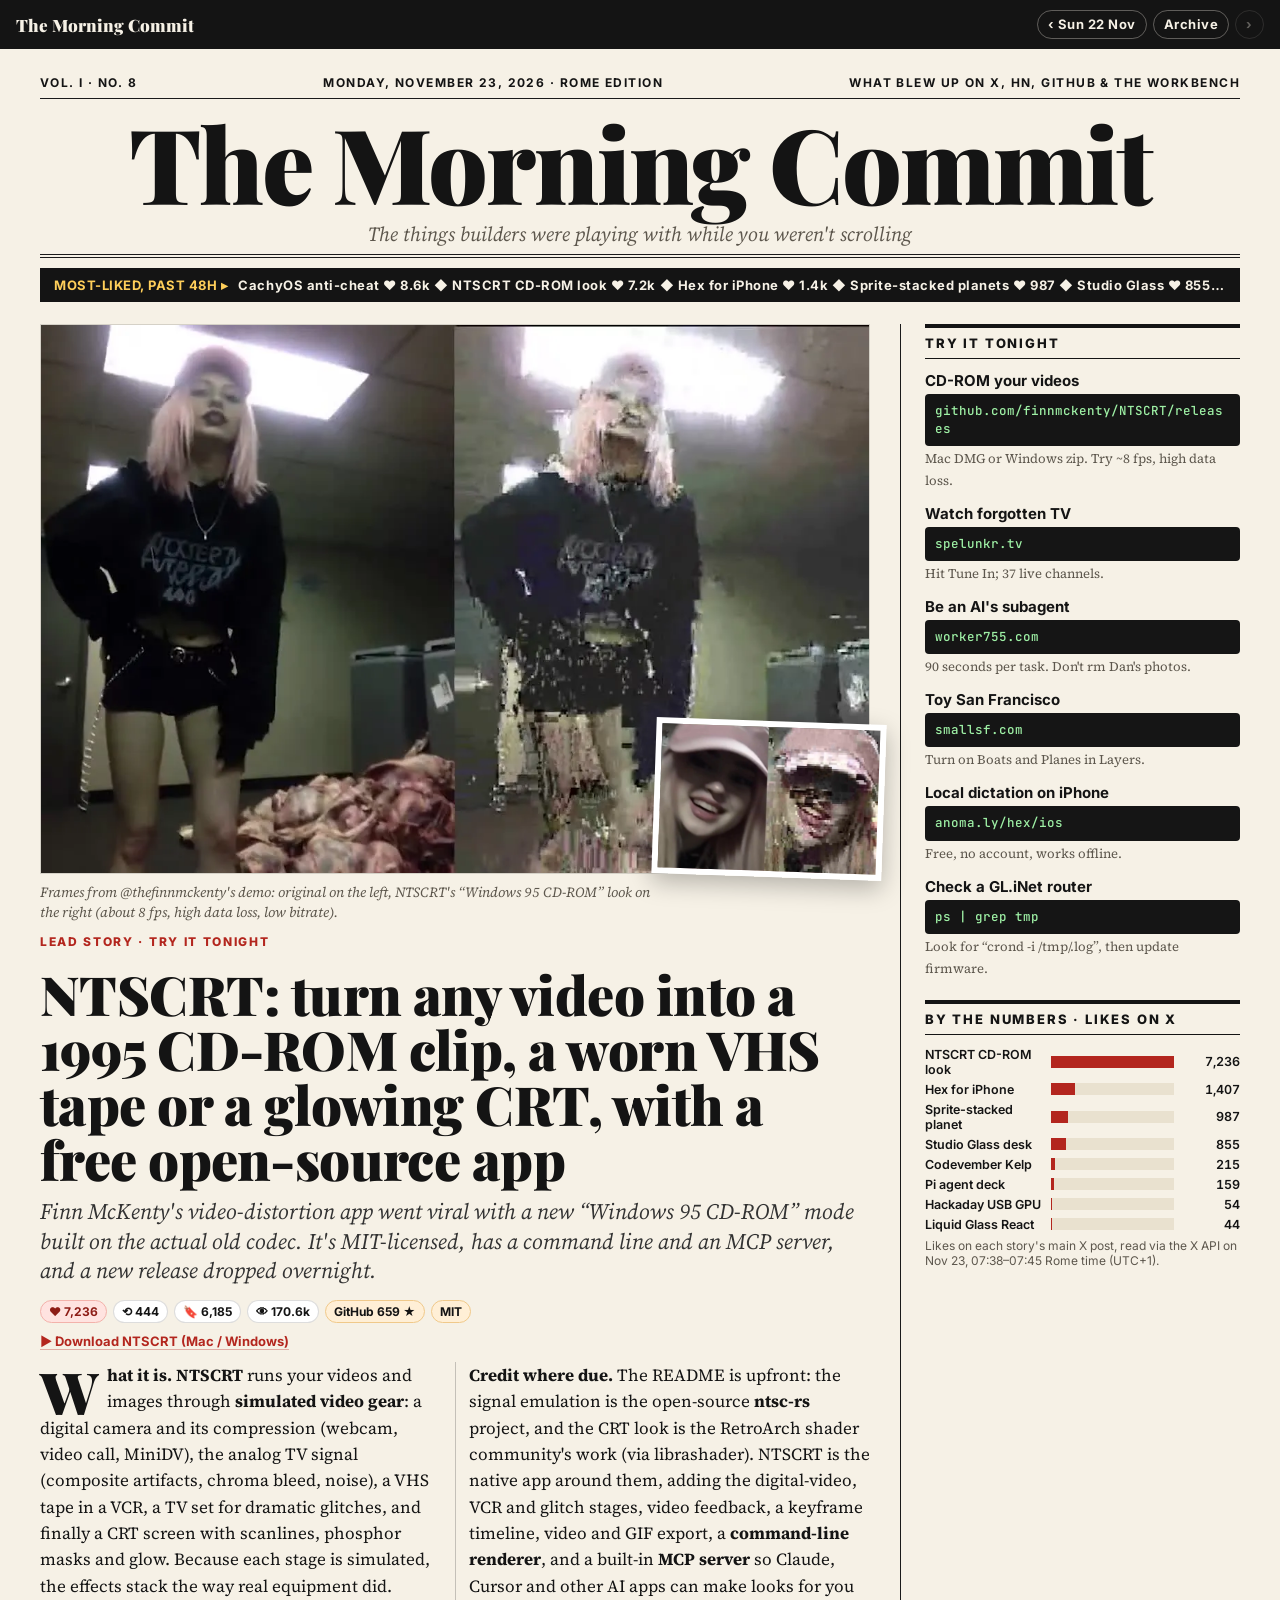
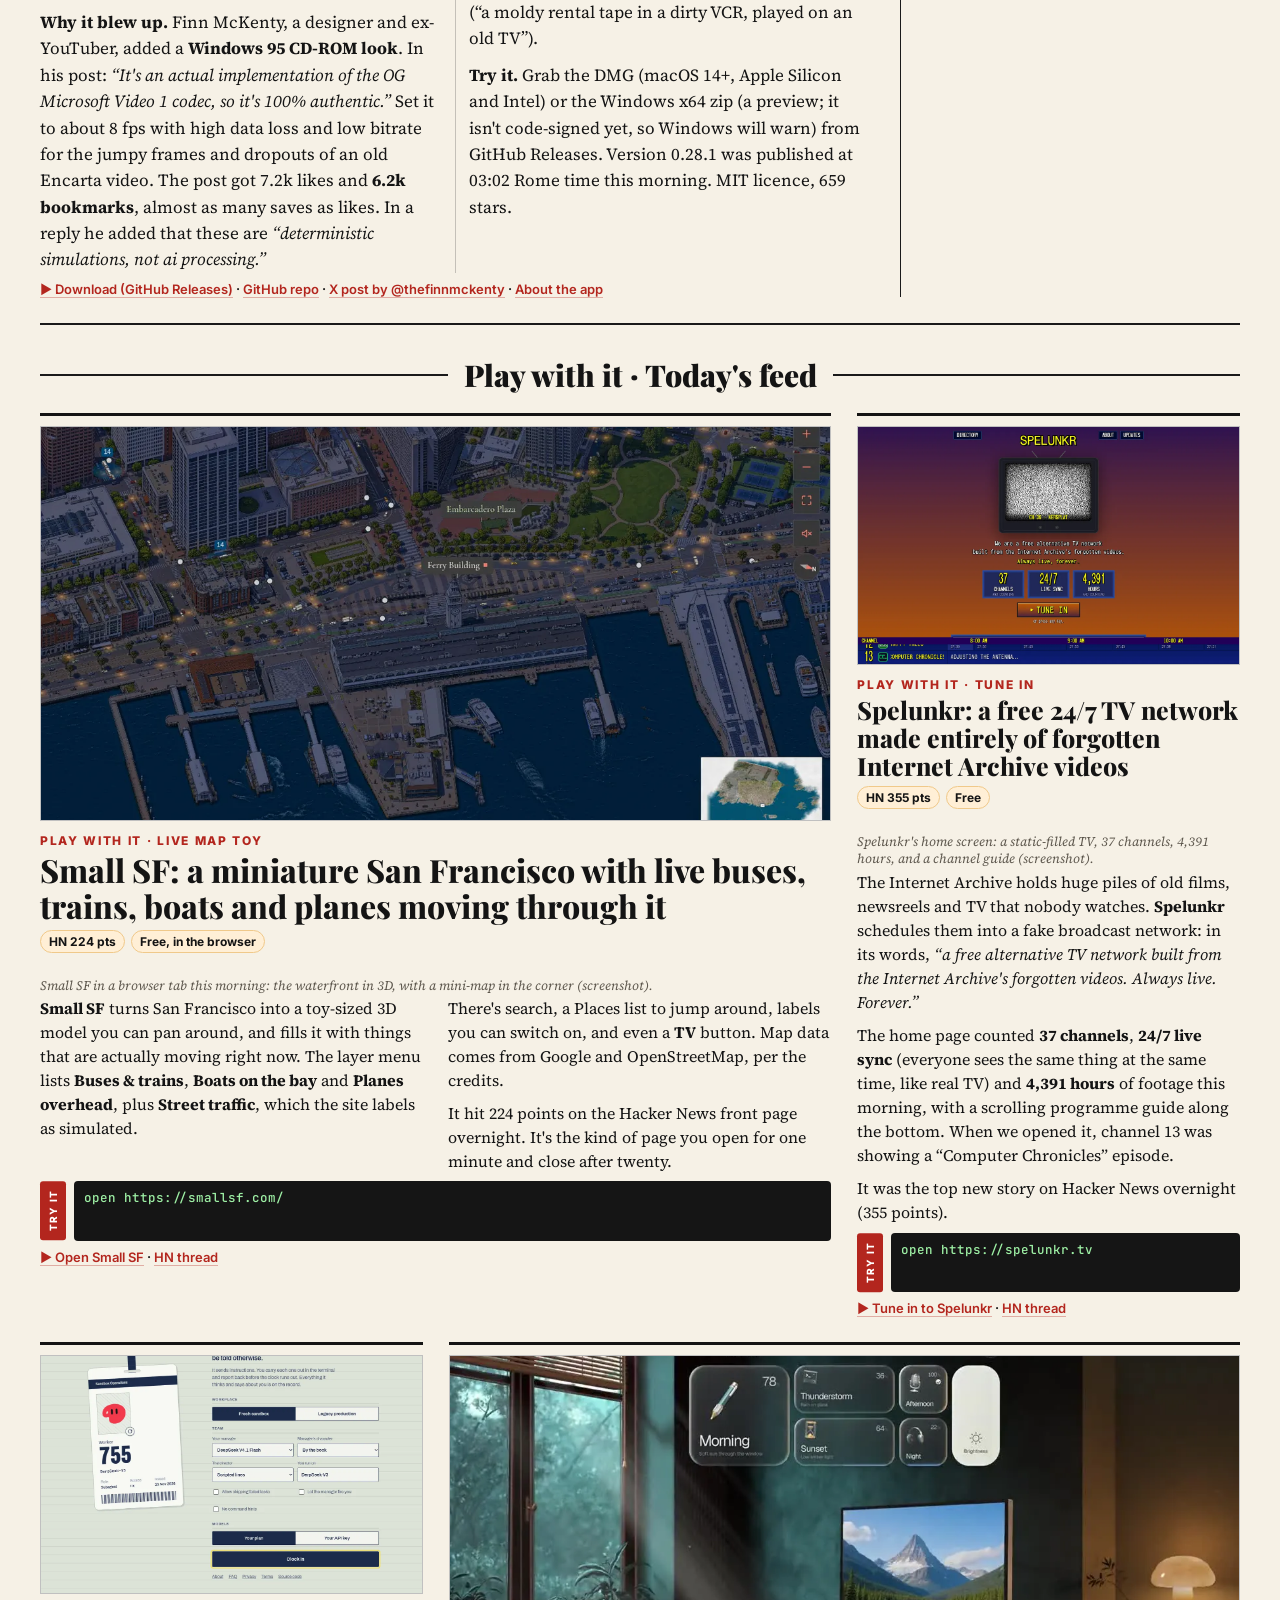
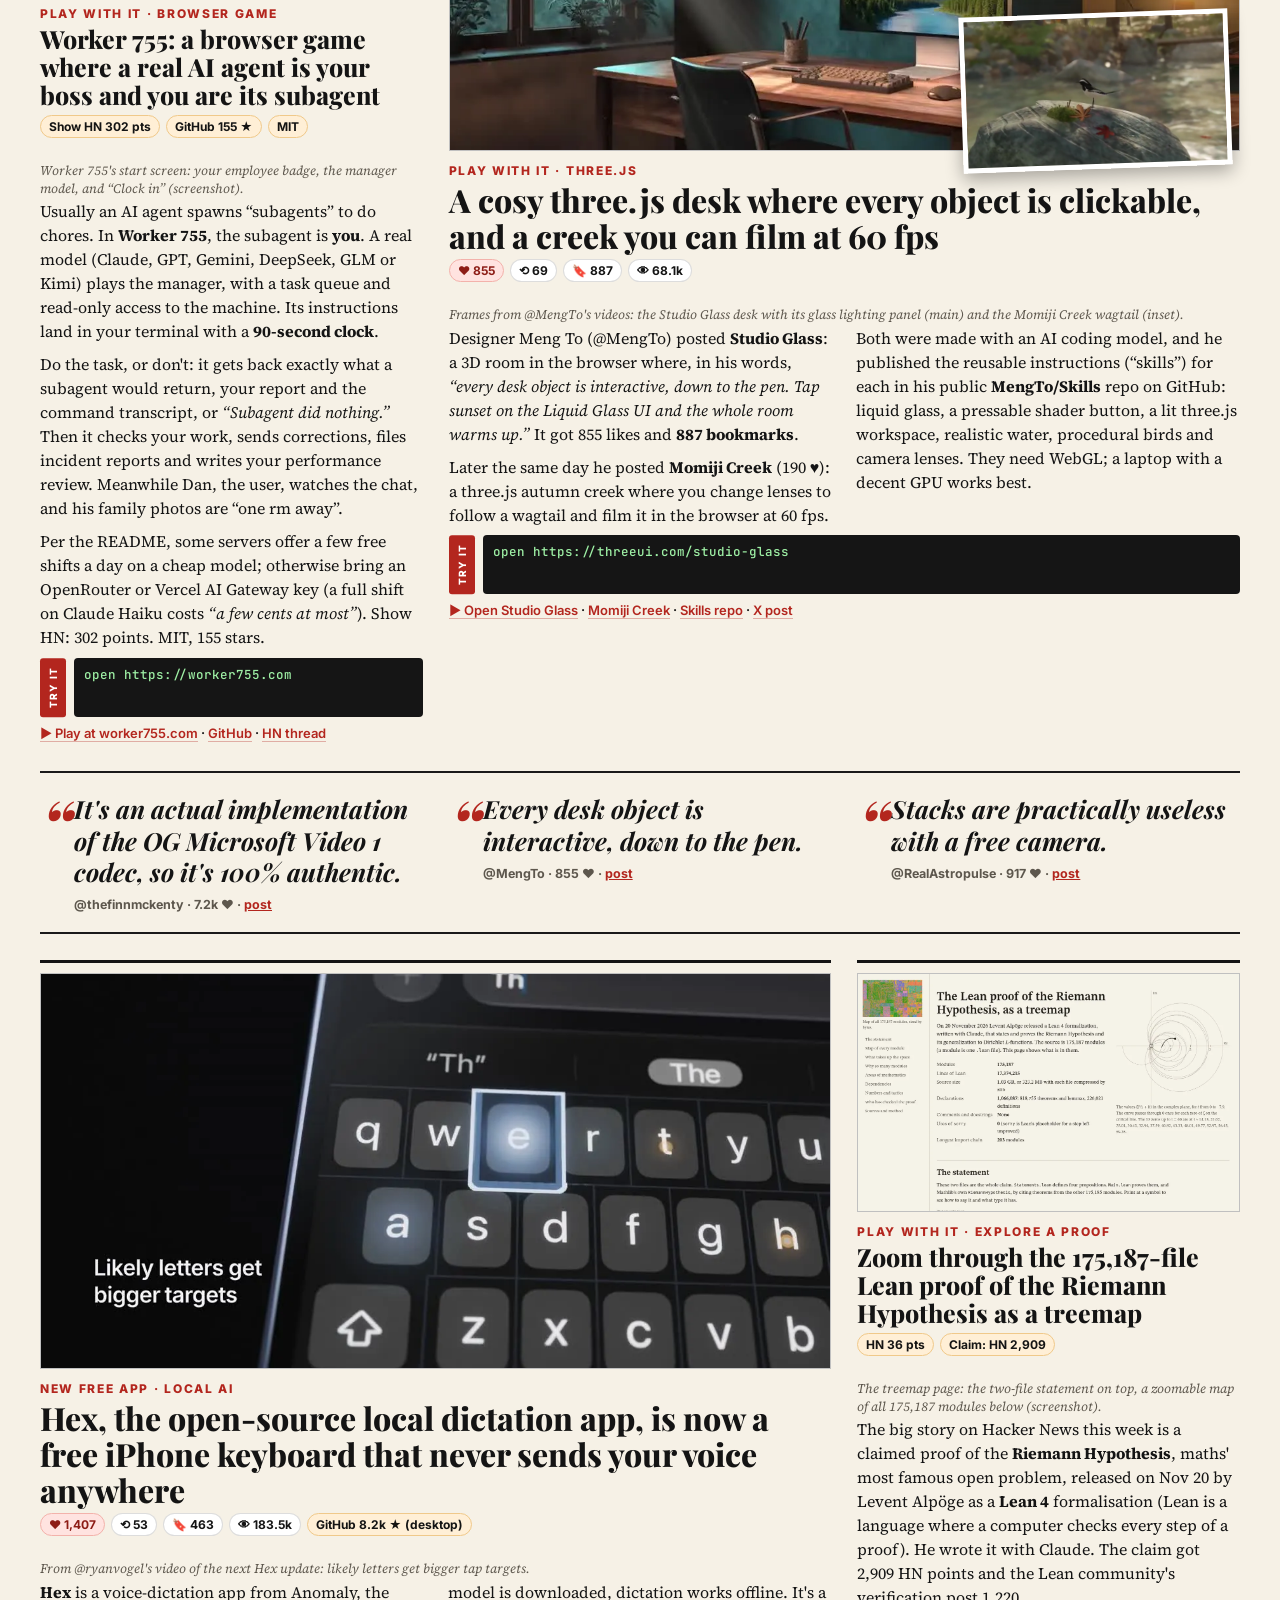
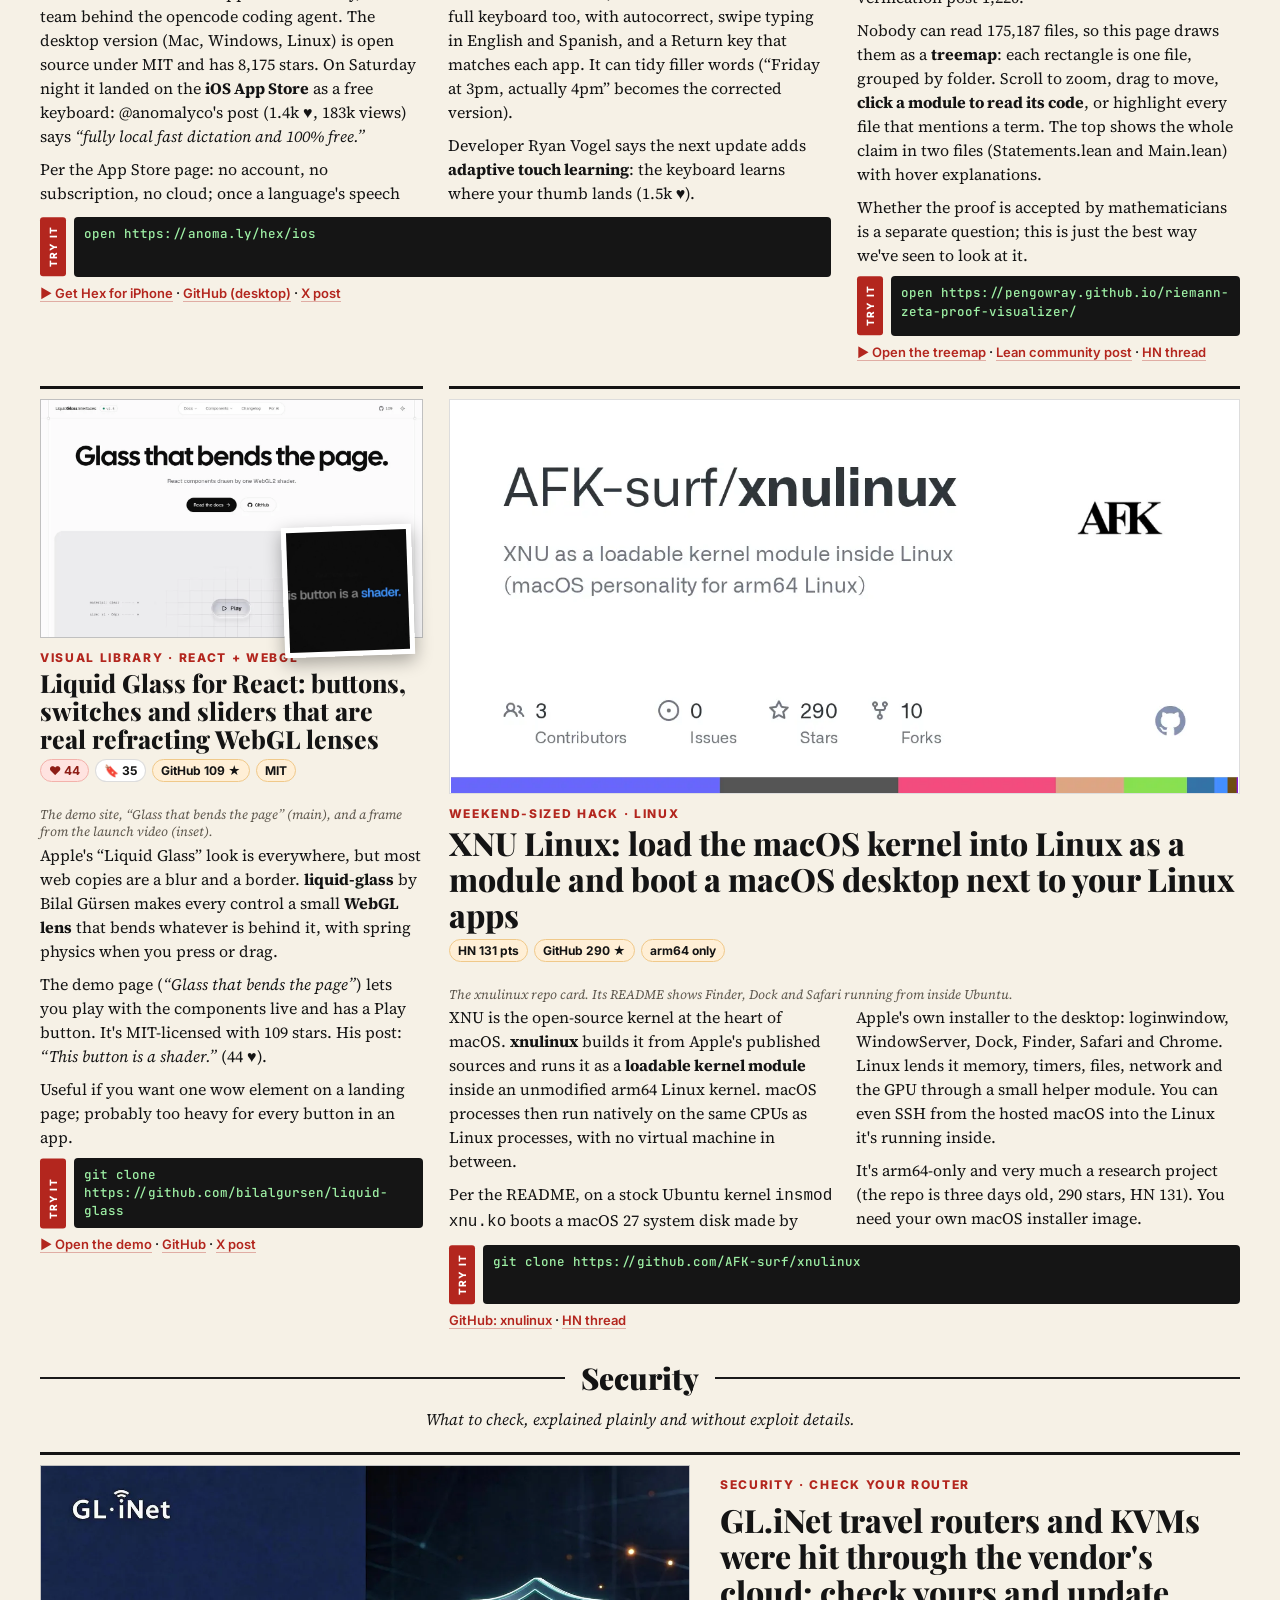
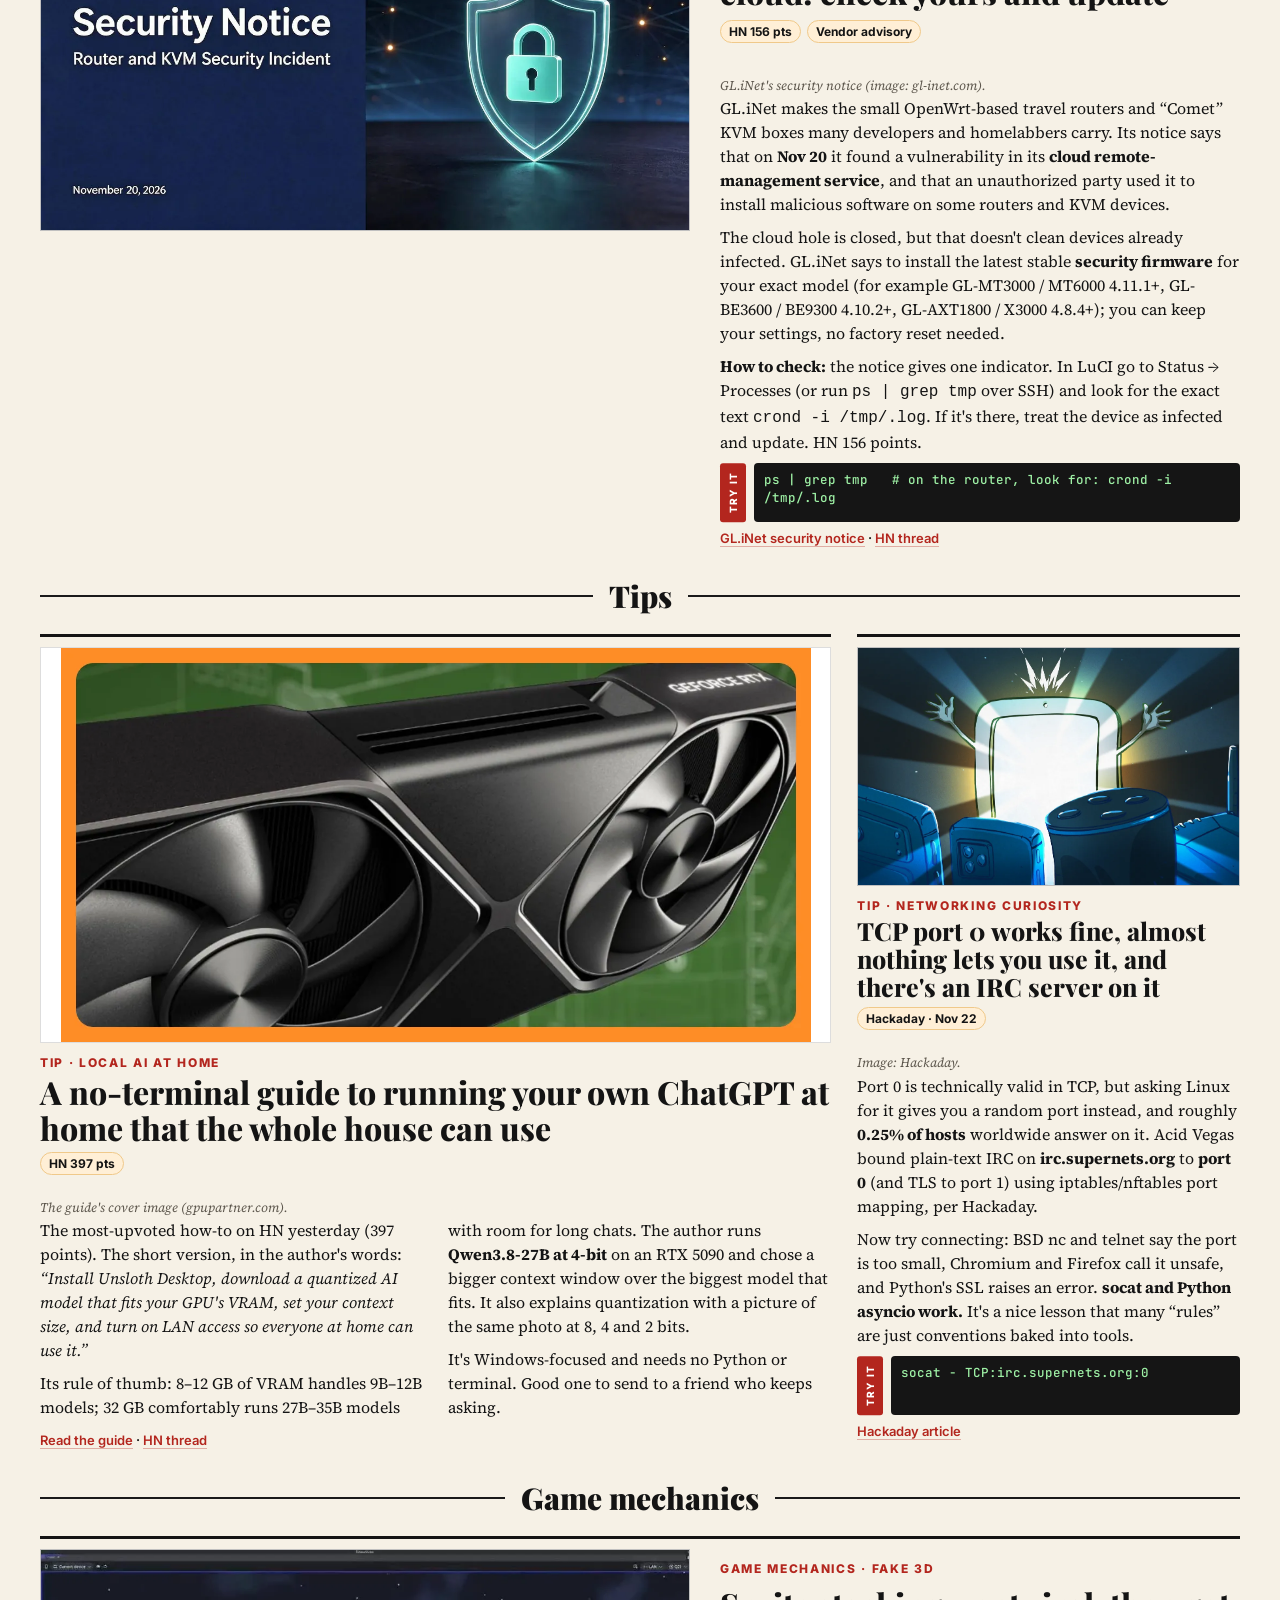
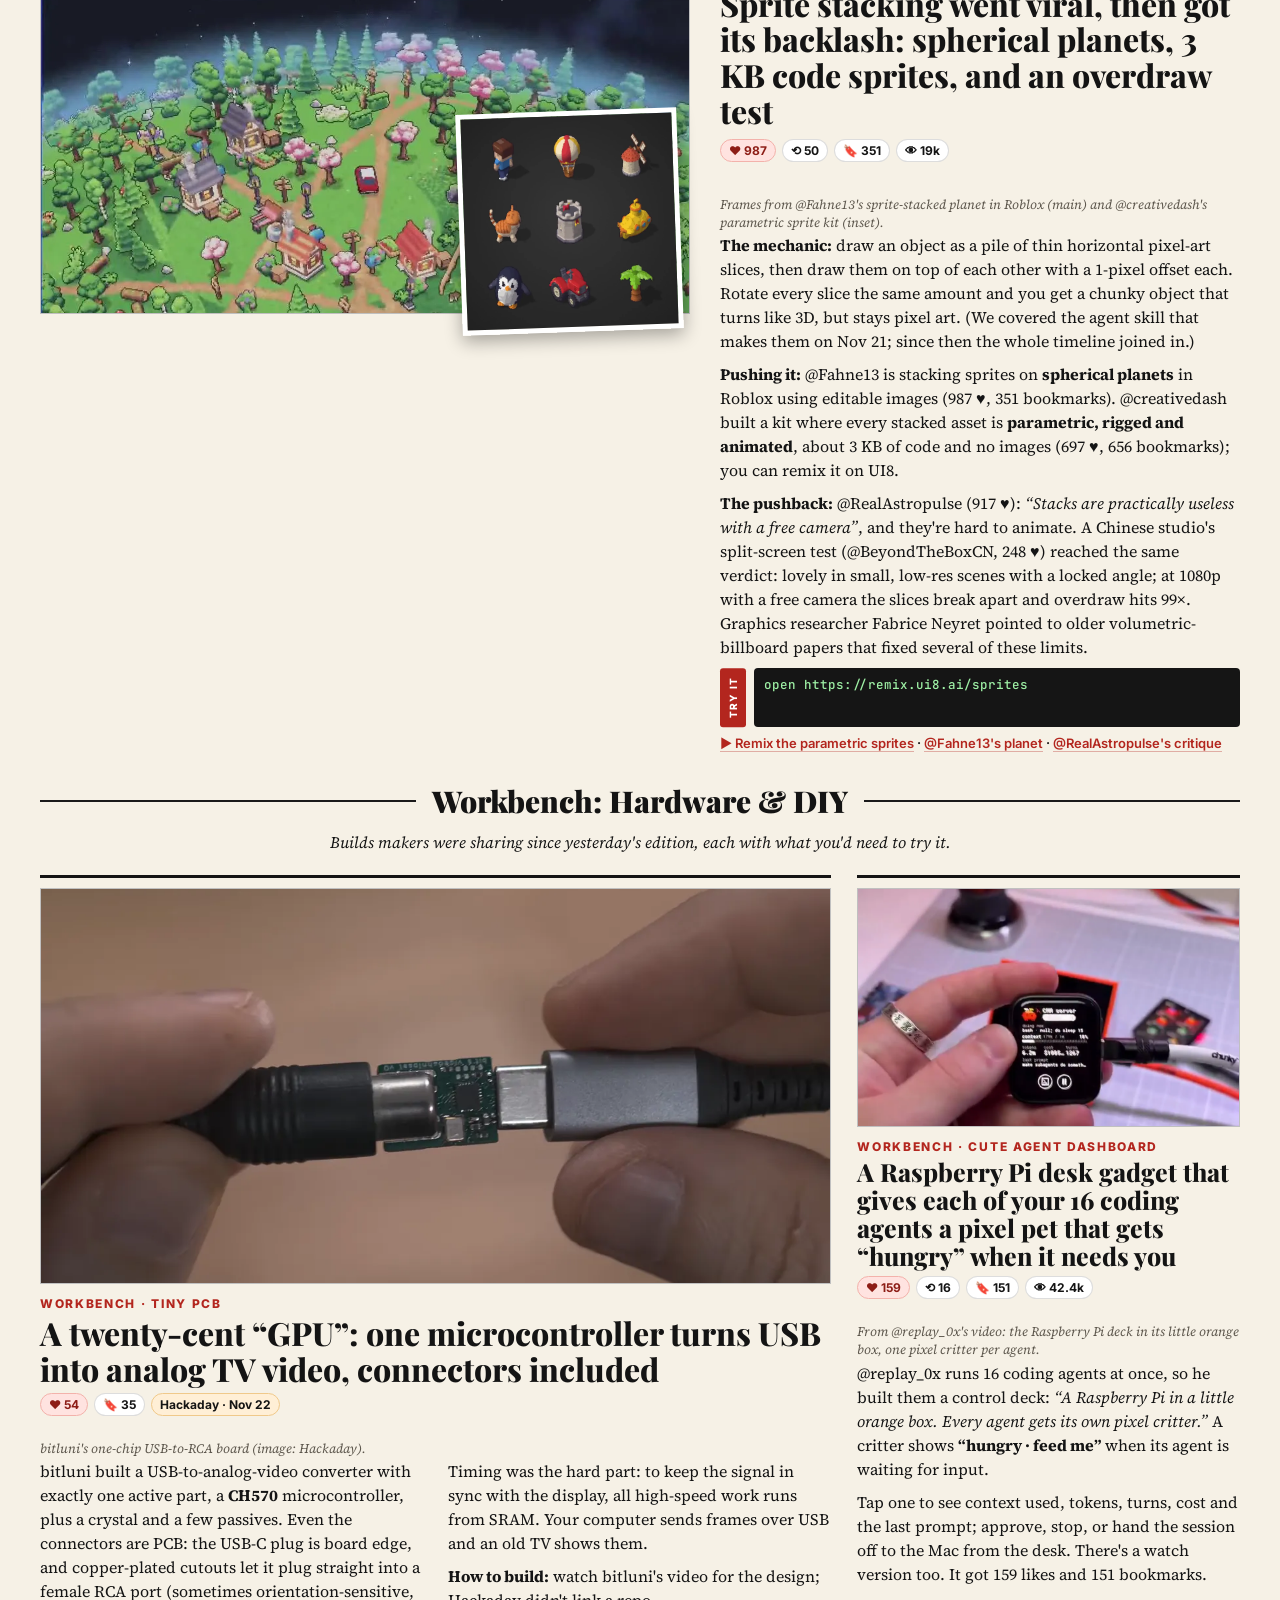
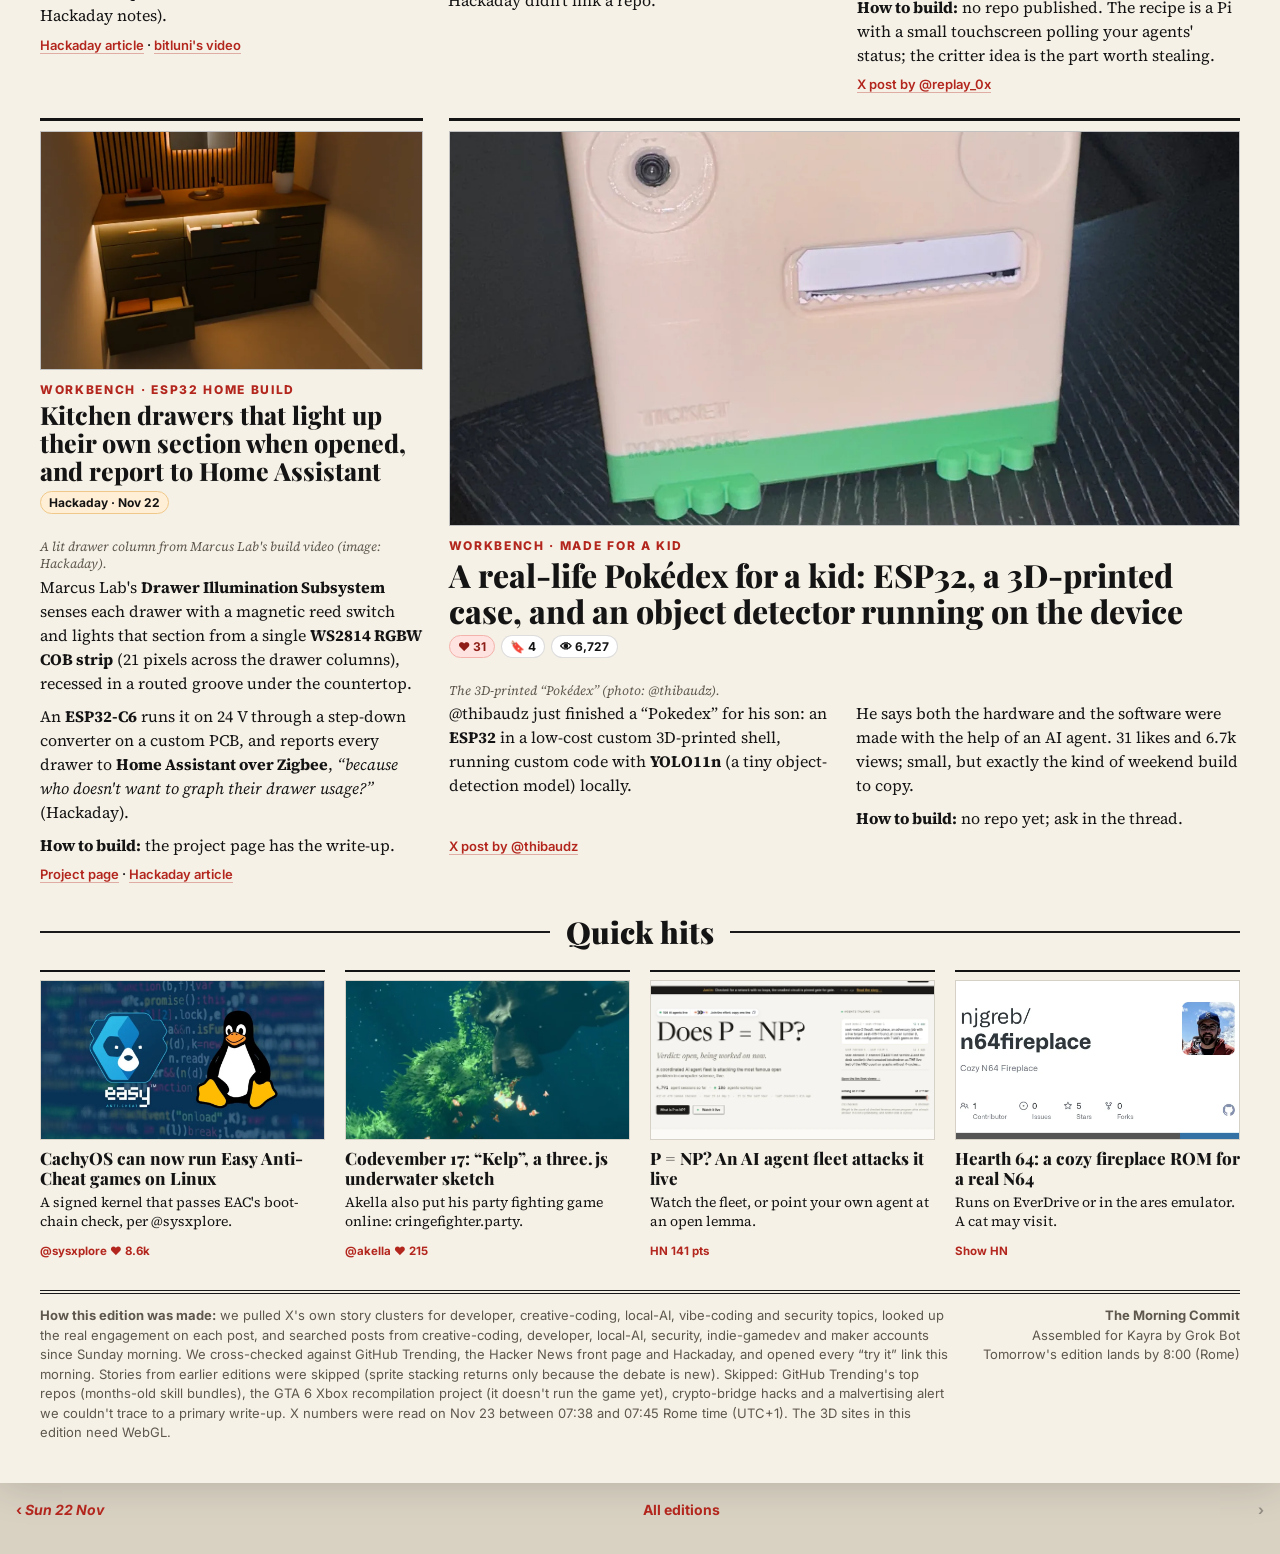
==== commit 1e680c79: "Edition 2026-11-23" ====
--- a/index.html
+++ b/index.html
@@ -5,7 +5,7 @@
 <meta name="mc:deck" content="Finn McKenty&#x27;s video-distortion app went viral with a new “Windows 95 CD-ROM” mode built on the actual old codec. It&#x27;s MIT-licensed, has a command line and an MCP server, and a new release dropped overnight.">
 <meta name="mc:thumb" content="img/ntscrt_90.webp">
 <link rel="preconnect" href="https://fonts.googleapis.com"><link rel="preconnect" href="https://fonts.gstatic.com" crossorigin><link href="https://fonts.googleapis.com/css2?family=Playfair+Display:ital,wght@0,700;0,900;1,700&family=Source+Serif+4:ital,opsz,wght@0,8..60,400;0,8..60,600;1,8..60,400&family=Inter:wght@500;700;800&family=JetBrains+Mono:wght@500&display=swap" rel="stylesheet">
-<link rel="stylesheet" href="../../assets/style.css?v=1795416379">
+<link rel="stylesheet" href="../../assets/style.css?v=1795416450">
 <style>
 .wb-intro{text-align:center;font-style:italic;margin:-8px auto 22px;max-width:640px}
 .section.sub{font-size:22px;margin-top:34px}
@@ -27,9 +27,9 @@
 <meta property="og:description" content="NTSCRT: turn any video into a 1995 CD-ROM clip, a worn VHS tape or a glowing CRT, with a free open-source app">
 <meta property="og:image" content="https://kayraucklnc.github.io/morning-commit/editions/2026-11-23/img/_thumb.webp">
 <script>if(matchMedia("(max-width:760px)").matches)document.documentElement.classList.add("mc-phone");</script>
-<script defer src="../../assets/app.js?v=1795416379"></script>
+<script defer src="../../assets/app.js?v=1795416450"></script>
 <!--/mc:head-->
-<meta name="mc:built" content="1795416379">
+<meta name="mc:built" content="1795416450">
 </head>
 <body><!--mc:nav--><nav class="mcnav"><div class="in"><a class="home" href="../../">The Morning Commit</a><div class="pn"><a href="../../editions/2026-11-22/" rel="prev" aria-label="Older edition">‹ <i class="lbl">Sun 22 Nov</i></a><a href="../../archive/">Archive</a><span>›</span></div></div></nav><!--/mc:nav--><div class="paper">
 <div class="topline"><span>Vol. I · No. 8</span><span>Monday, November 23, 2026 · Rome edition</span><span>What blew up on X, HN, GitHub &amp; the workbench</span></div>
@@ -69,7 +69,7 @@
    <li><b>Local dictation on iPhone</b><code>anoma.ly/hex/ios</code><small>Free, no account, works offline.</small></li>
    <li><b>Check a GL.iNet router</b><code>ps | grep tmp</code><small>Look for “crond -i /tmp/.log”, then update firmware.</small></li>
   </ul></div>
-  <div class="numbers"><div class="boxh">By the numbers · likes on X</div><div class="bar"><span class="bl">NTSCRT CD-ROM look</span><span class="bt"><i style="width:100.0%"></i></span><span class="bn">7,236</span></div><div class="bar"><span class="bl">Hex for iPhone</span><span class="bt"><i style="width:19.4%"></i></span><span class="bn">1,407</span></div><div class="bar"><span class="bl">Sprite-stacked planet</span><span class="bt"><i style="width:13.6%"></i></span><span class="bn">987</span></div><div class="bar"><span class="bl">Studio Glass desk</span><span class="bt"><i style="width:11.8%"></i></span><span class="bn">855</span></div><div class="bar"><span class="bl">Codevember Kelp</span><span class="bt"><i style="width:3.0%"></i></span><span class="bn">215</span></div><div class="bar"><span class="bl">Pi agent deck</span><span class="bt"><i style="width:2.2%"></i></span><span class="bn">159</span></div><div class="bar"><span class="bl">Hackaday USB GPU</span><span class="bt"><i style="width:0.7%"></i></span><span class="bn">54</span></div><div class="bar"><span class="bl">Liquid Glass React</span><span class="bt"><i style="width:0.6%"></i></span><span class="bn">44</span></div><div class="src">Likes on each story's main X post, read via the X API on Nov 23, 07:25–07:45 Rome time (UTC+1).</div></div>
+  <div class="numbers"><div class="boxh">By the numbers · likes on X</div><div class="bar"><span class="bl">NTSCRT CD-ROM look</span><span class="bt"><i style="width:100.0%"></i></span><span class="bn">7,236</span></div><div class="bar"><span class="bl">Hex for iPhone</span><span class="bt"><i style="width:19.4%"></i></span><span class="bn">1,407</span></div><div class="bar"><span class="bl">Sprite-stacked planet</span><span class="bt"><i style="width:13.6%"></i></span><span class="bn">987</span></div><div class="bar"><span class="bl">Studio Glass desk</span><span class="bt"><i style="width:11.8%"></i></span><span class="bn">855</span></div><div class="bar"><span class="bl">Codevember Kelp</span><span class="bt"><i style="width:3.0%"></i></span><span class="bn">215</span></div><div class="bar"><span class="bl">Pi agent deck</span><span class="bt"><i style="width:2.2%"></i></span><span class="bn">159</span></div><div class="bar"><span class="bl">Hackaday USB GPU</span><span class="bt"><i style="width:0.7%"></i></span><span class="bn">54</span></div><div class="bar"><span class="bl">Liquid Glass React</span><span class="bt"><i style="width:0.6%"></i></span><span class="bn">44</span></div><div class="src">Likes on each story's main X post, read via the X API on Nov 23, 07:38–07:45 Rome time (UTC+1).</div></div>
   </details>
  </aside>
 </section>
@@ -110,5 +110,5 @@
 <div class="grid"><article class="card wide" id="usbgpu"><figure><div class="ph"><img src="img/usbgpu.webp" alt=""></div></figure><div class="kicker">Workbench · tiny PCB</div><h3>A twenty-cent “GPU”: one microcontroller turns USB into analog TV video, connectors included</h3><p class="hook">bitluni&#x27;s CH570 board plugs into USB-C and an RCA jack, both made from the PCB itself.</p><div class="badges"><span class="b like">♥ 54</span><span class="b sv">🔖 35</span><span class="b ex">Hackaday · Nov 22</span></div><details class="more"><summary>Read the story</summary><figcaption>bitluni&#x27;s one-chip USB-to-RCA board (image: Hackaday).</figcaption><div class="txt"><p>bitluni built a USB-to-analog-video converter with exactly one active part, a <b>CH570</b> microcontroller, plus a crystal and a few passives. Even the connectors are PCB: the USB-C plug is board edge, and copper-plated cutouts let it plug straight into a female RCA port (sometimes orientation-sensitive, Hackaday notes).</p><p>Timing was the hard part: to keep the signal in sync with the display, all high-speed work runs from SRAM. Your computer sends frames over USB and an old TV shows them.</p><p><b>How to build:</b> watch bitluni's video for the design; Hackaday didn't link a repo.</p></div><div class="links"><a href="https://hackaday.com/2026/11/22/building-a-single-chip-usb-gpu/">Hackaday article</a> · <a href="https://www.youtube.com/watch?v=mAM5MpFBTu8">bitluni&#x27;s video</a></div></details></article><article class="card" id="deck"><figure><div class="ph"><img src="img/deck_15.webp" alt=""></div></figure><div class="kicker">Workbench · cute agent dashboard</div><h3>A Raspberry Pi desk gadget that gives each of your 16 coding agents a pixel pet that gets “hungry” when it needs you</h3><p class="hook">See who&#x27;s working, who&#x27;s done, and who needs input, at a glance. Tap a critter for stats.</p><div class="badges"><span class="b like">♥ 159</span><span class="b rt">⟲ 16</span><span class="b sv">🔖 151</span><span class="b vw">👁 42.4k</span></div><details class="more"><summary>Read the story</summary><figcaption>From @replay_0x&#x27;s video: the Raspberry Pi deck in its little orange box, one pixel critter per agent.</figcaption><div class="txt"><p>@replay_0x runs 16 coding agents at once, so he built them a control deck: <i>“A Raspberry Pi in a little orange box. Every agent gets its own pixel critter.”</i> A critter shows <b>“hungry · feed me”</b> when its agent is waiting for input.</p><p>Tap one to see context used, tokens, turns, cost and the last prompt; approve, stop, or hand the session off to the Mac from the desk. There's a watch version too. It got 159 likes and 151 bookmarks.</p><p><b>How to build:</b> no repo published. The recipe is a Pi with a small touchscreen polling your agents' status; the critter idea is the part worth stealing.</p></div><div class="links"><a href="https://x.com/replay_0x/status/2124443837401555014">X post by @replay_0x</a></div></details></article><article class="card" id="drawers"><figure><div class="ph"><img src="img/drawers.webp" alt=""></div></figure><div class="kicker">Workbench · ESP32 home build</div><h3>Kitchen drawers that light up their own section when opened, and report to Home Assistant</h3><p class="hook">ESP32-C6, reed switches, one RGBW COB strip and a custom PCB. Fully documented.</p><div class="badges"><span class="b ex">Hackaday · Nov 22</span></div><details class="more"><summary>Read the story</summary><figcaption>A lit drawer column from Marcus Lab&#x27;s build video (image: Hackaday).</figcaption><div class="txt"><p>Marcus Lab's <b>Drawer Illumination Subsystem</b> senses each drawer with a magnetic reed switch and lights that section from a single <b>WS2814 RGBW COB strip</b> (21 pixels across the drawer columns), recessed in a routed groove under the countertop.</p><p>An <b>ESP32-C6</b> runs it on 24 V through a step-down converter on a custom PCB, and reports every drawer to <b>Home Assistant over Zigbee</b>, <i>“because who doesn't want to graph their drawer usage?”</i> (Hackaday).</p><p><b>How to build:</b> the project page has the write-up.</p></div><div class="links"><a href="https://marcuslab.uk/projects/drawer-lights/">Project page</a> · <a href="https://hackaday.com/2026/11/22/when-drawers-get-their-own-status-lights/">Hackaday article</a></div></details></article><article class="card wide" id="pokedex"><figure><div class="ph"><img src="img/thibaudz1.webp" alt=""></div></figure><div class="kicker">Workbench · made for a kid</div><h3>A real-life Pokédex for a kid: ESP32, a 3D-printed case, and an object detector running on the device</h3><p class="hook">Point it at things and it recognises them locally with YOLO11n. Built with an AI agent.</p><div class="badges"><span class="b like">♥ 31</span><span class="b sv">🔖 4</span><span class="b vw">👁 6,727</span></div><details class="more"><summary>Read the story</summary><figcaption>The 3D-printed “Pokédex” (photo: @thibaudz).</figcaption><div class="txt"><p>@thibaudz just finished a “Pokedex” for his son: an <b>ESP32</b> in a low-cost custom 3D-printed shell, running custom code with <b>YOLO11n</b> (a tiny object-detection model) locally.</p><p>He says both the hardware and the software were made with the help of an AI agent. 31 likes and 6.7k views; small, but exactly the kind of weekend build to copy.</p><p><b>How to build:</b> no repo yet; ask in the thread.</p></div><div class="links"><a href="https://x.com/thibaudz/status/2124534729898701233">X post by @thibaudz</a></div></details></article></div>
 <div class="section">Quick hits</div><div class="qgrid"><a class="qh" href="https://x.com/sysxplore/status/2124501312284786719"><img src="img/cachy.webp" alt=""><div><b>CachyOS can now run Easy Anti-Cheat games on Linux</b><p>A signed kernel that passes EAC&#x27;s boot-chain check, per @sysxplore.</p><span>@sysxplore ♥ 8.6k</span></div></a><a class="qh" href="https://akella.github.io/codevember-2026/17/"><img src="img/kelpv_40.webp" alt=""><div><b>Codevember 17: “Kelp”, a three.js underwater sketch</b><p>Akella also put his party fighting game online: cringefighter.party.</p><span>@akella ♥ 215</span></div></a><a class="qh" href="https://pequalnp.com/"><img src="img/pnp.webp" alt=""><div><b>P = NP? An AI agent fleet attacks it live</b><p>Watch the fleet, or point your own agent at an open lemma.</p><span>HN 141 pts</span></div></a><a class="qh" href="https://github.com/njgreb/n64fireplace"><img src="img/hearth_og.webp" alt=""><div><b>Hearth 64: a cozy fireplace ROM for a real N64</b><p>Runs on EverDrive or in the ares emulator. A cat may visit.</p><span>Show HN</span></div></a></div>
 
-<footer><div><b>How this edition was made:</b> we pulled X's own story clusters for developer, creative-coding, local-AI, vibe-coding and security topics, looked up the real engagement on each post, and searched posts from creative-coding, developer, local-AI, security, indie-gamedev and maker accounts since Sunday morning. We cross-checked against GitHub Trending, the Hacker News front page and Hackaday, and opened every “try it” link this morning. Stories from earlier editions were skipped (sprite stacking returns only because the debate is new). Skipped: GitHub Trending's top repos (months-old skill bundles), the GTA 6 Xbox recompilation project (it doesn't run the game yet), crypto-bridge hacks and a malvertising alert we couldn't trace to a primary write-up. X numbers were read on Nov 23 between 07:25 and 07:45 Rome time (UTC+1). The 3D sites in this edition need WebGL.</div><div style="min-width:260px;text-align:right"><b>The Morning Commit</b><br>Assembled for Kayra by Grok Bot<br>Tomorrow's edition lands by 8:00 (Rome)</div></footer>
+<footer><div><b>How this edition was made:</b> we pulled X's own story clusters for developer, creative-coding, local-AI, vibe-coding and security topics, looked up the real engagement on each post, and searched posts from creative-coding, developer, local-AI, security, indie-gamedev and maker accounts since Sunday morning. We cross-checked against GitHub Trending, the Hacker News front page and Hackaday, and opened every “try it” link this morning. Stories from earlier editions were skipped (sprite stacking returns only because the debate is new). Skipped: GitHub Trending's top repos (months-old skill bundles), the GTA 6 Xbox recompilation project (it doesn't run the game yet), crypto-bridge hacks and a malvertising alert we couldn't trace to a primary write-up. X numbers were read on Nov 23 between 07:38 and 07:45 Rome time (UTC+1). The 3D sites in this edition need WebGL.</div><div style="min-width:260px;text-align:right"><b>The Morning Commit</b><br>Assembled for Kayra by Grok Bot<br>Tomorrow's edition lands by 8:00 (Rome)</div></footer>
 </div><!--mc:foot--><div class="mcfoot"><a href="../../editions/2026-11-22/" data-r="prev" aria-label="Older edition">‹ <i class="lbl">Sun 22 Nov</i></a><a href="../../archive/">All editions</a><span>›</span></div><!--/mc:foot--></body></html>
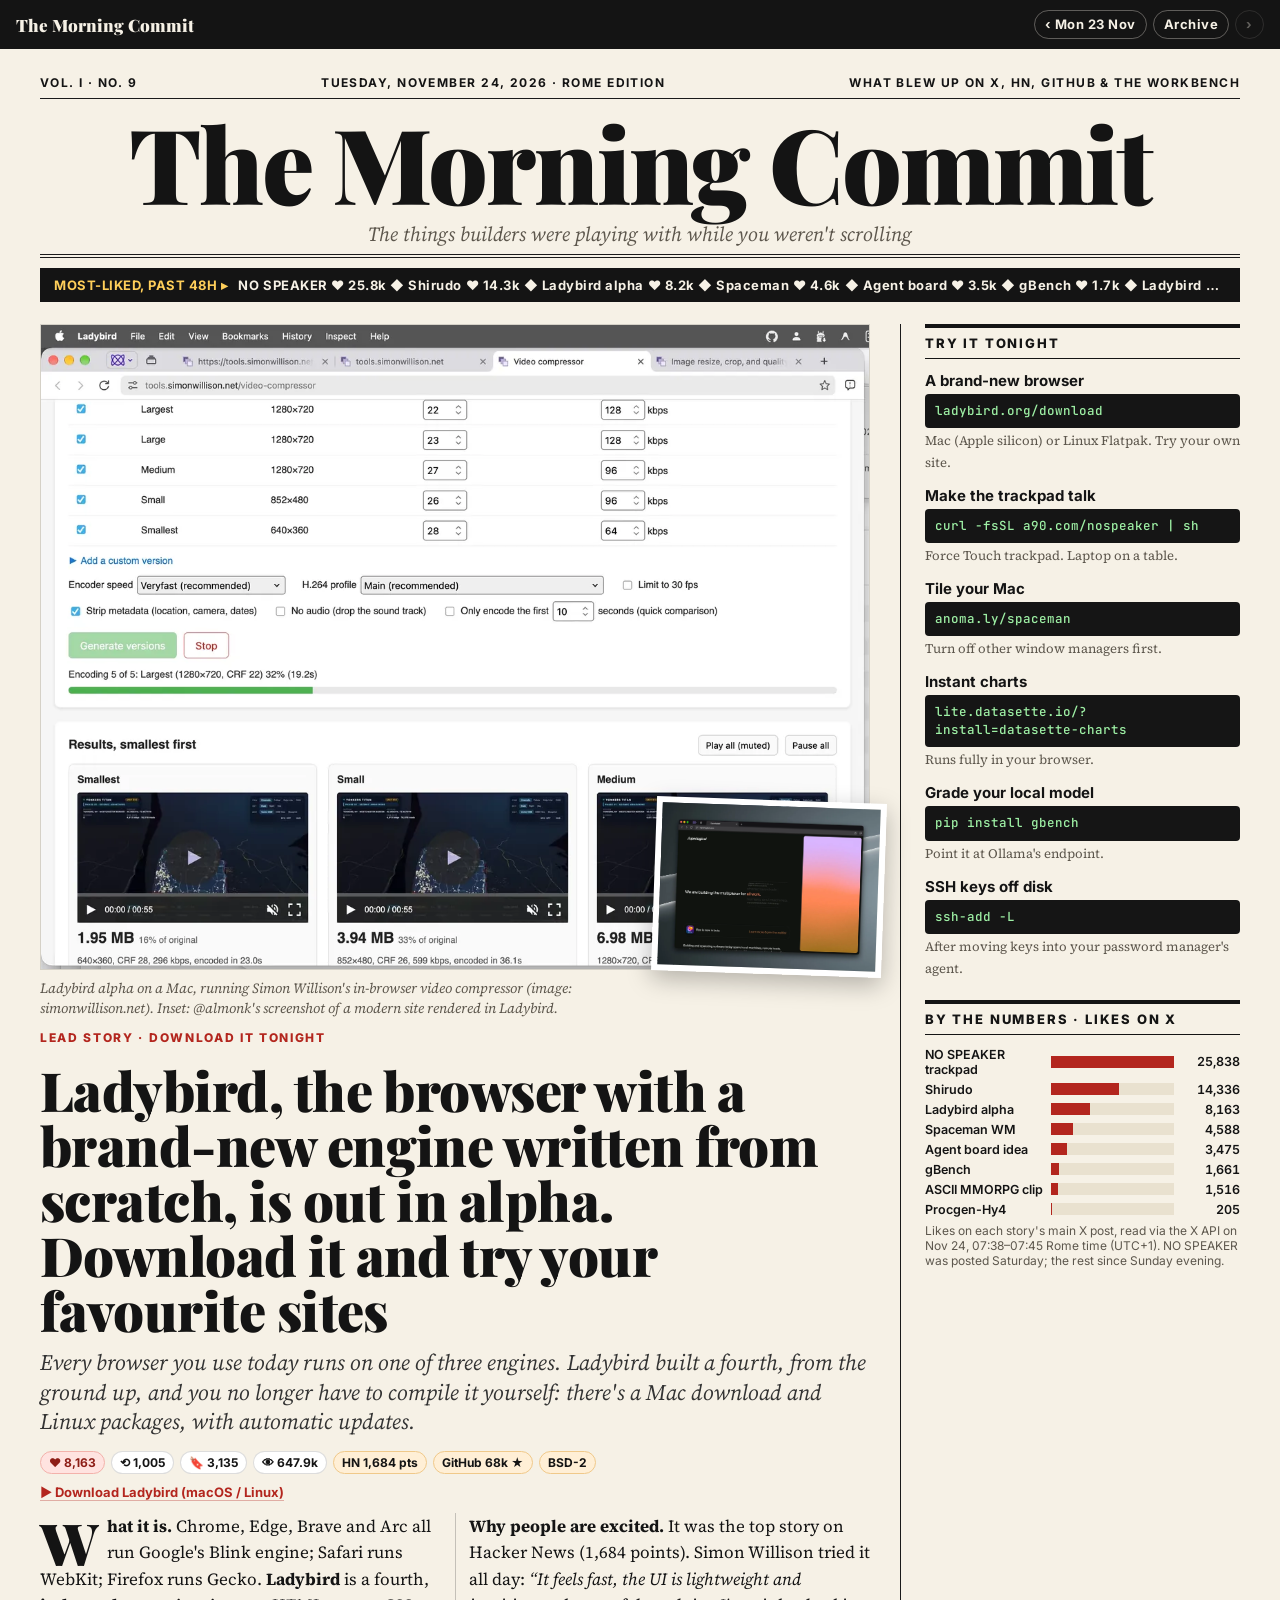
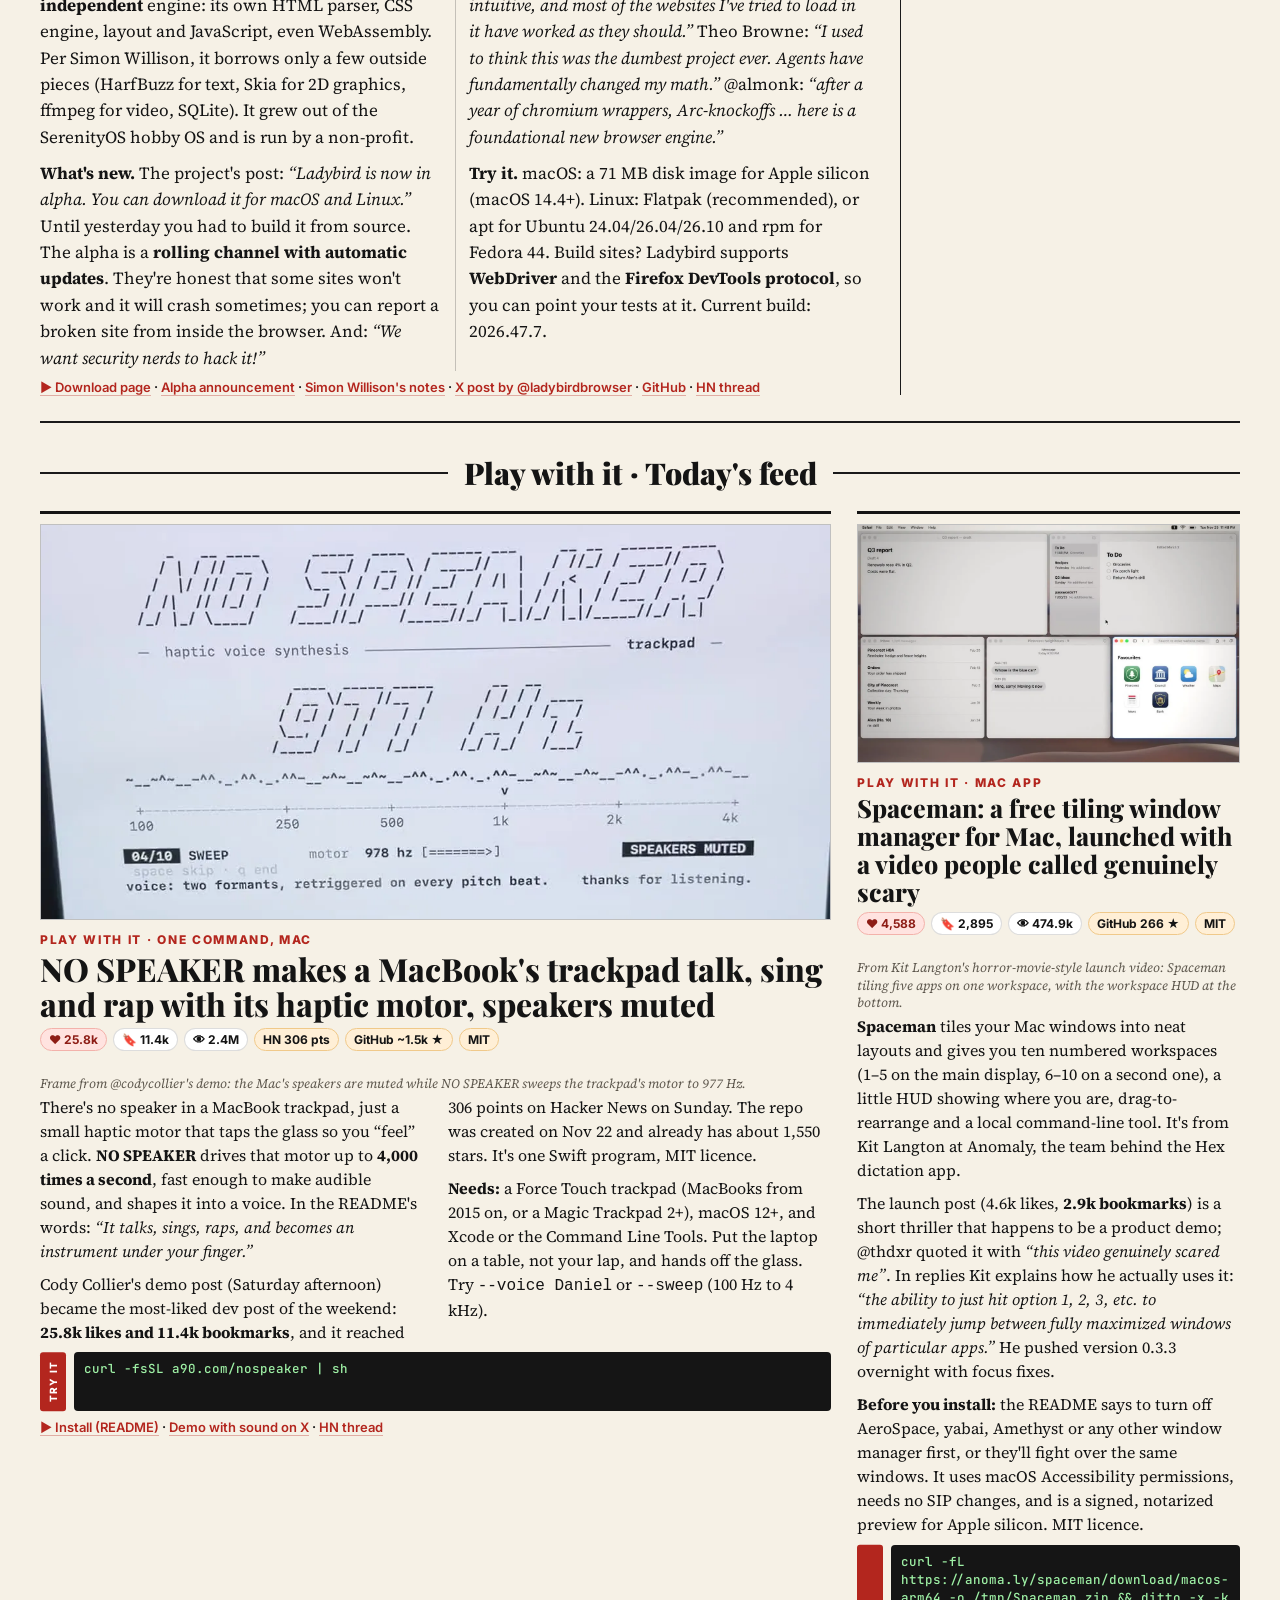
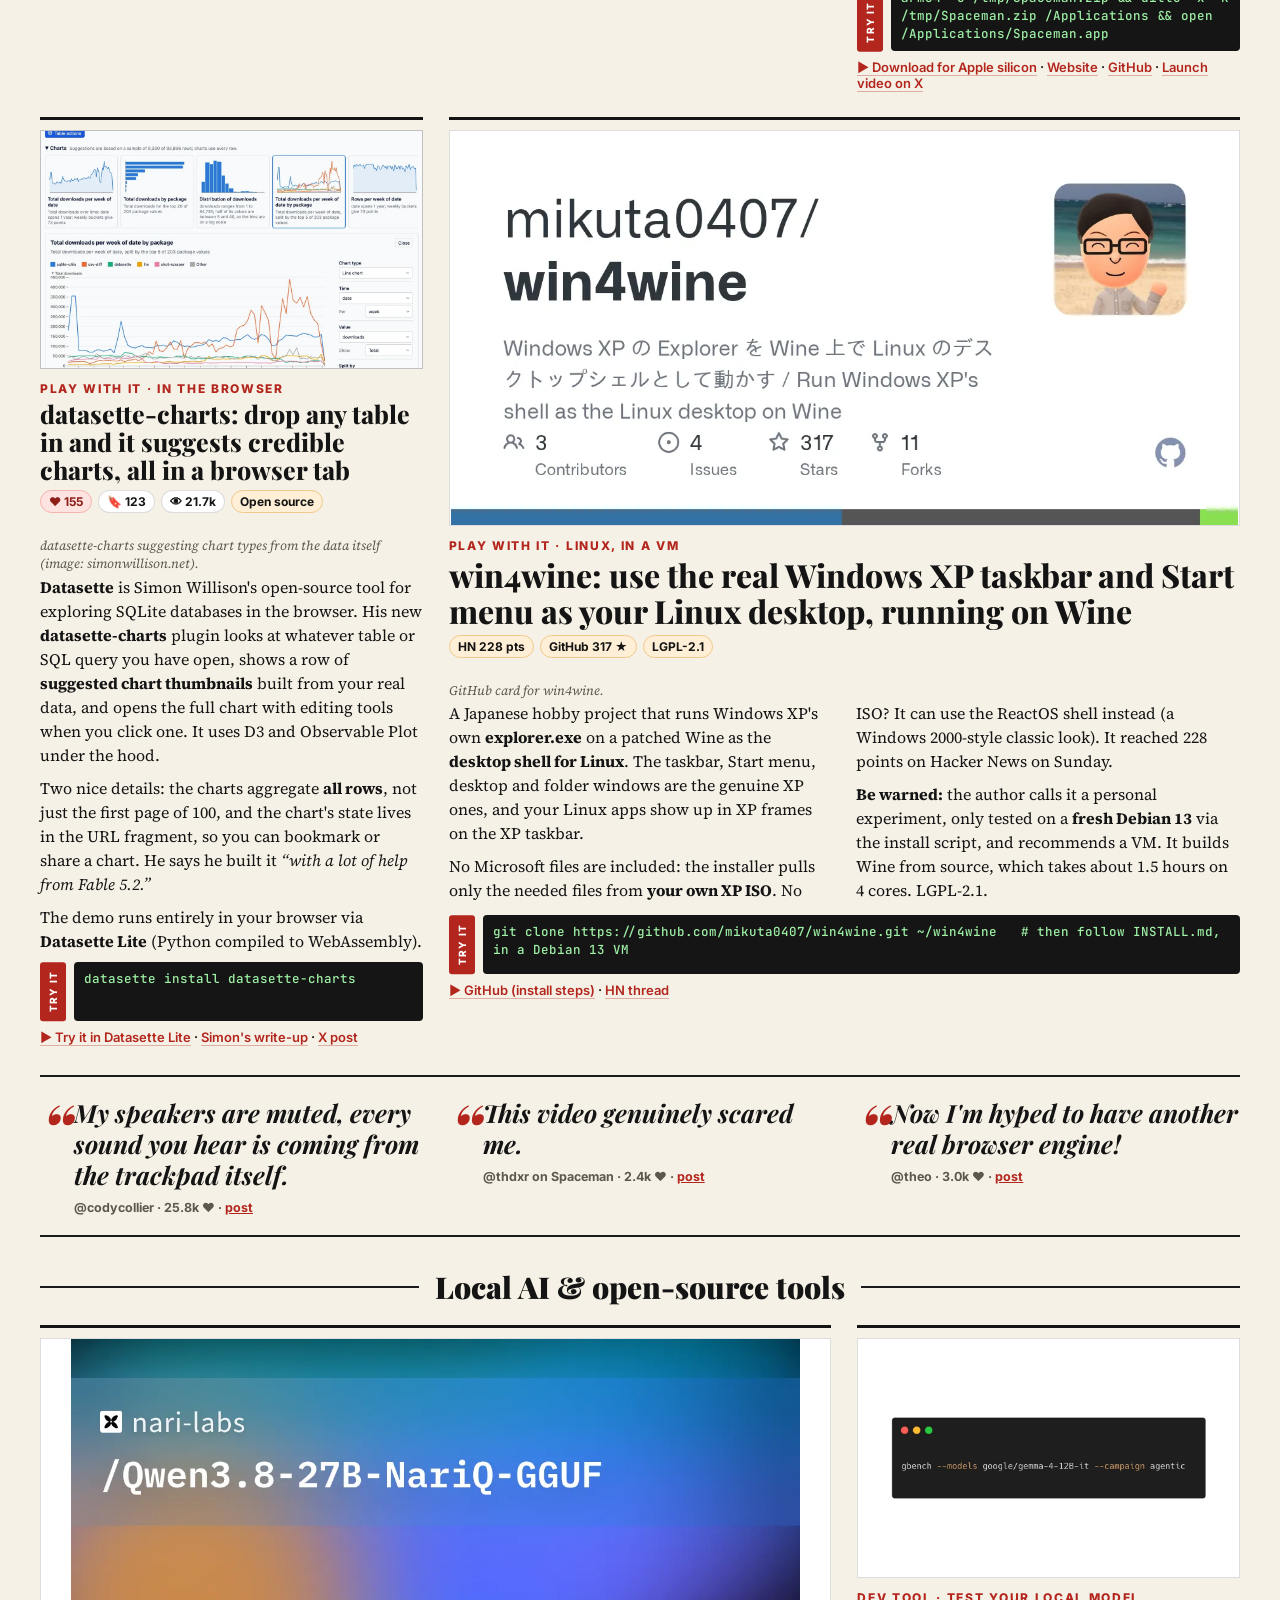
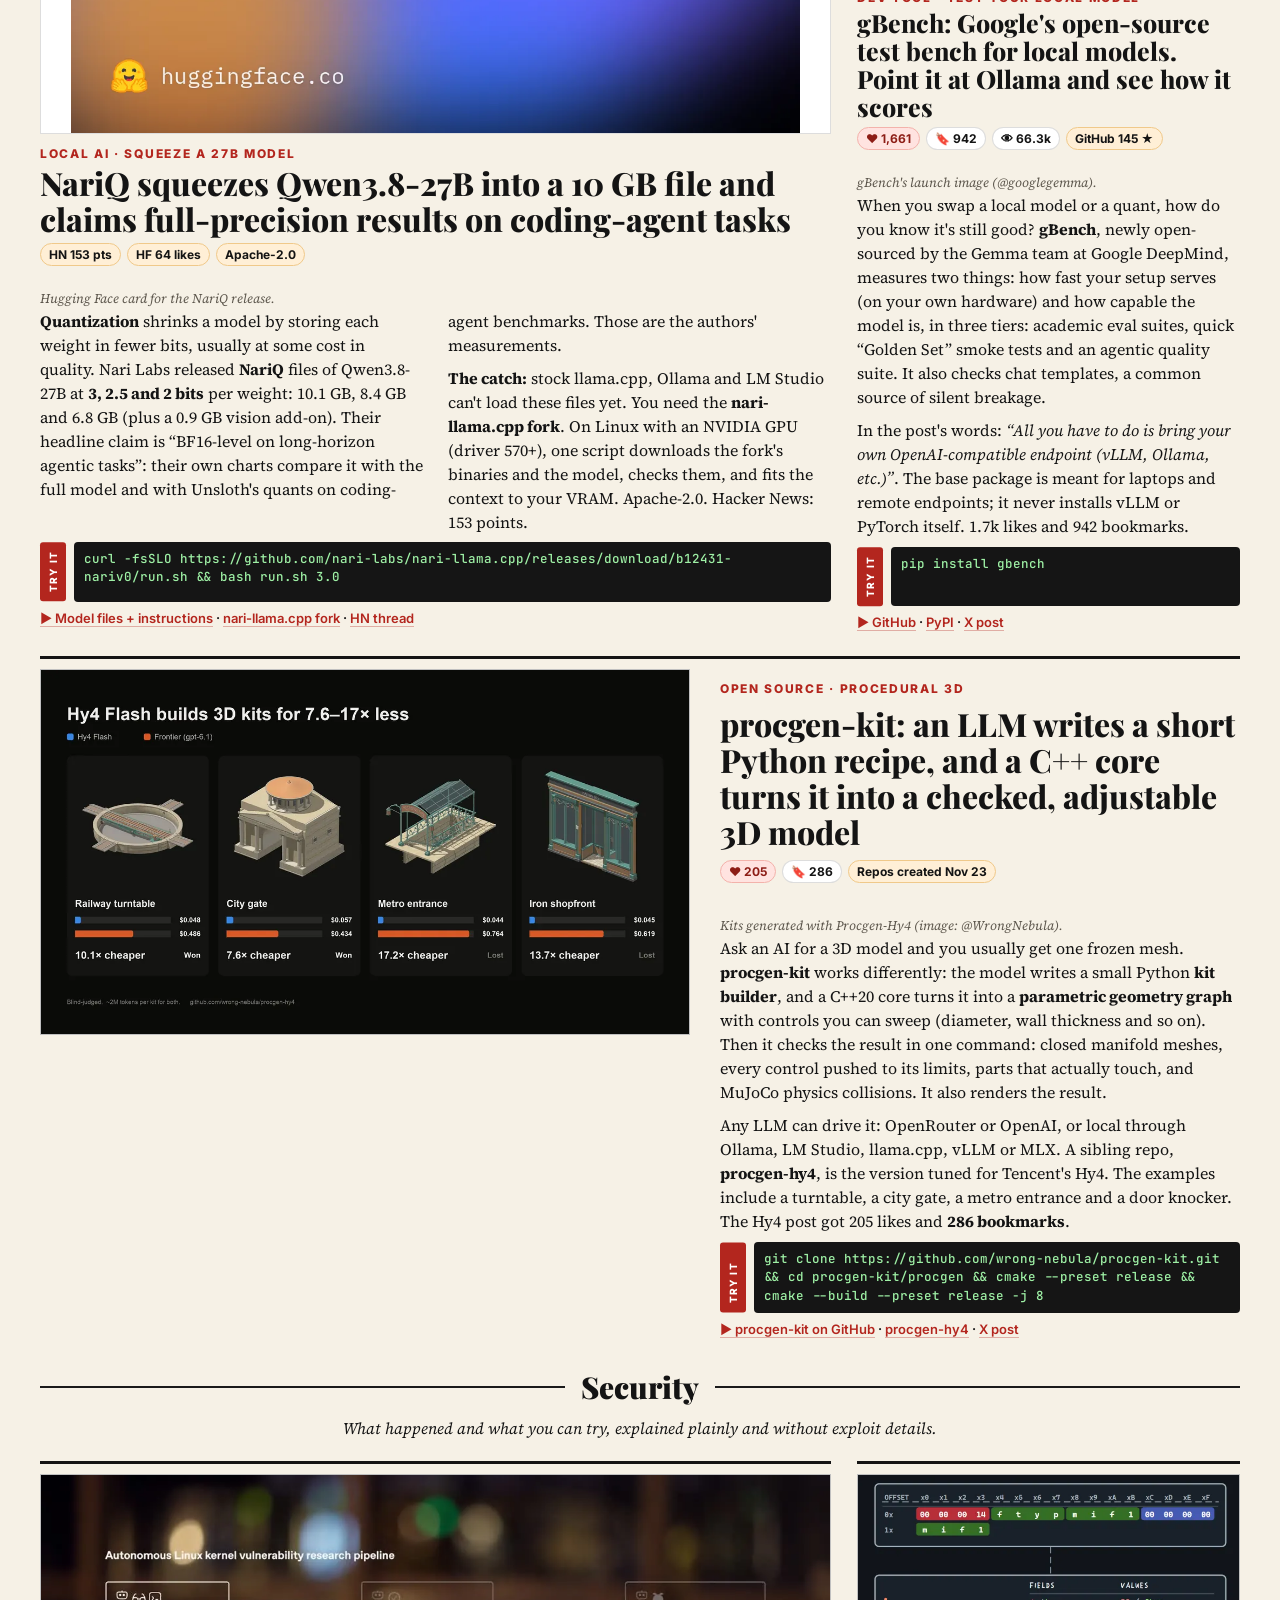
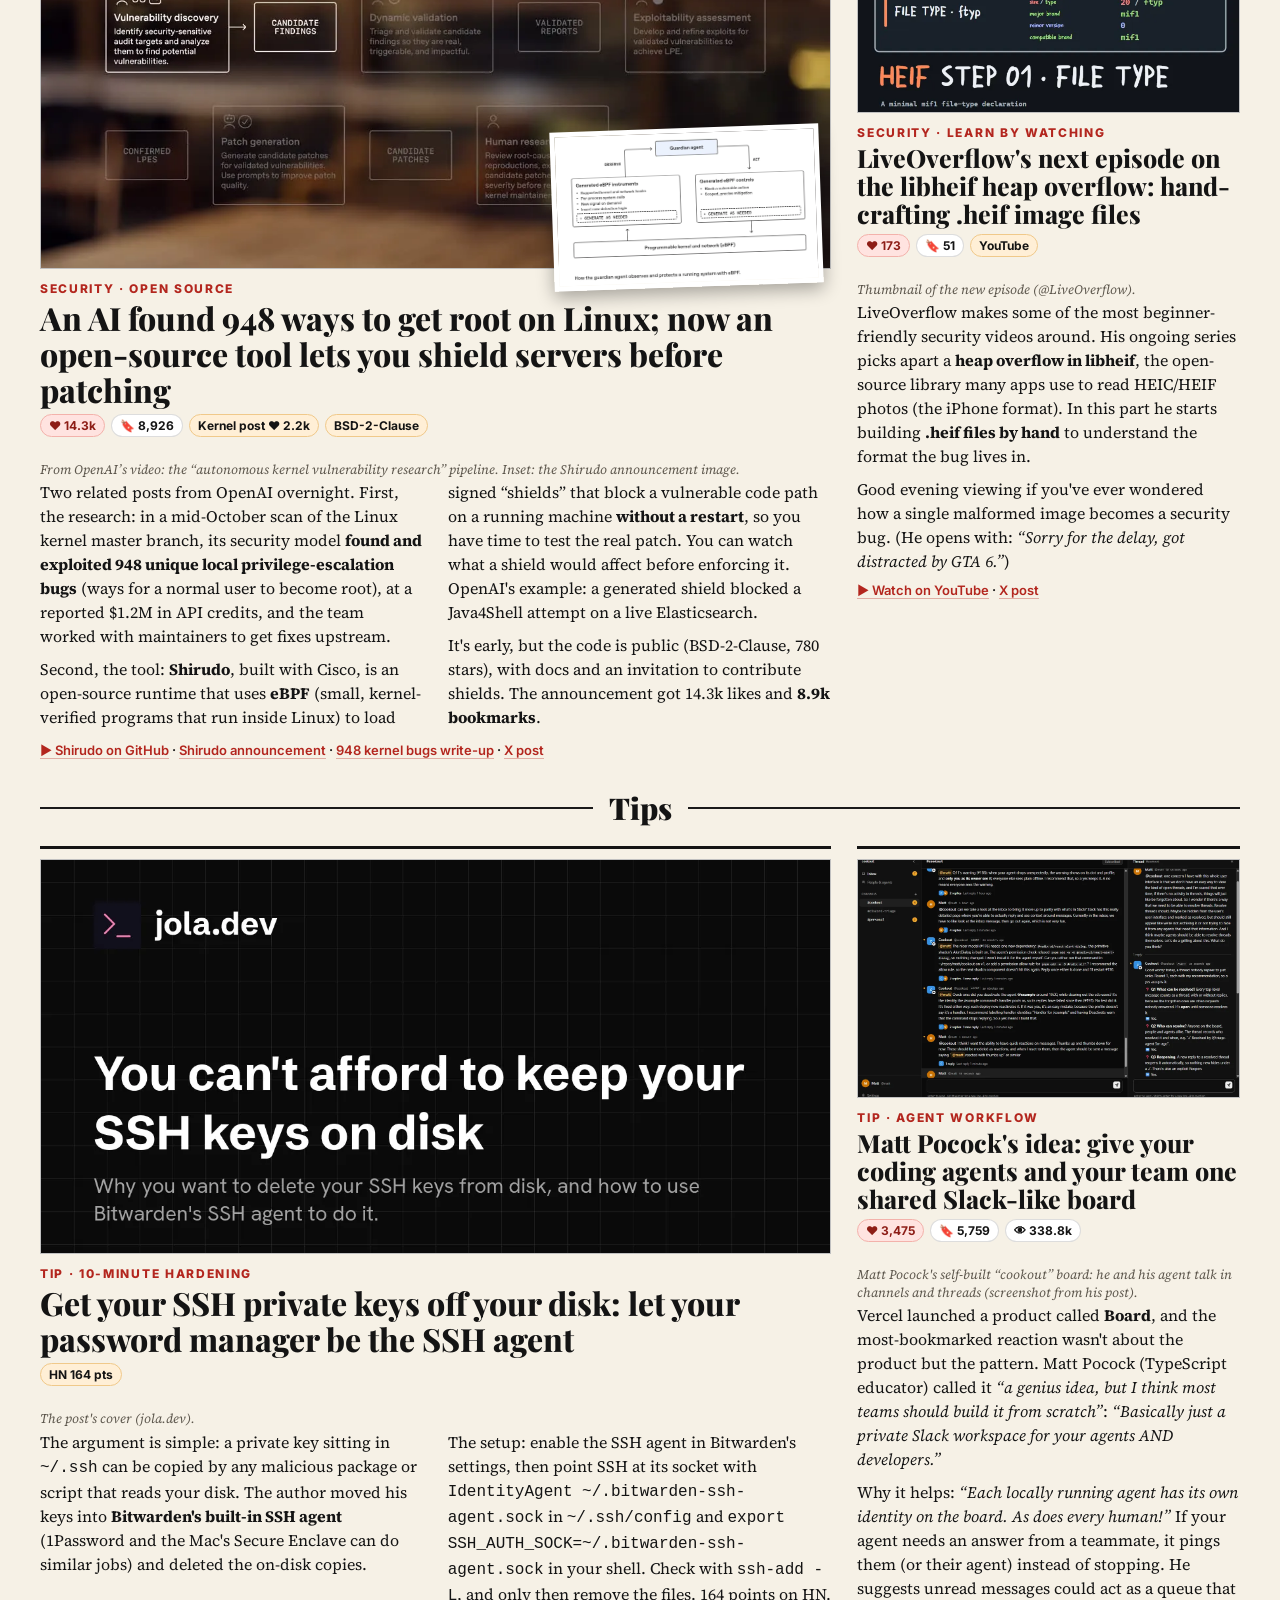
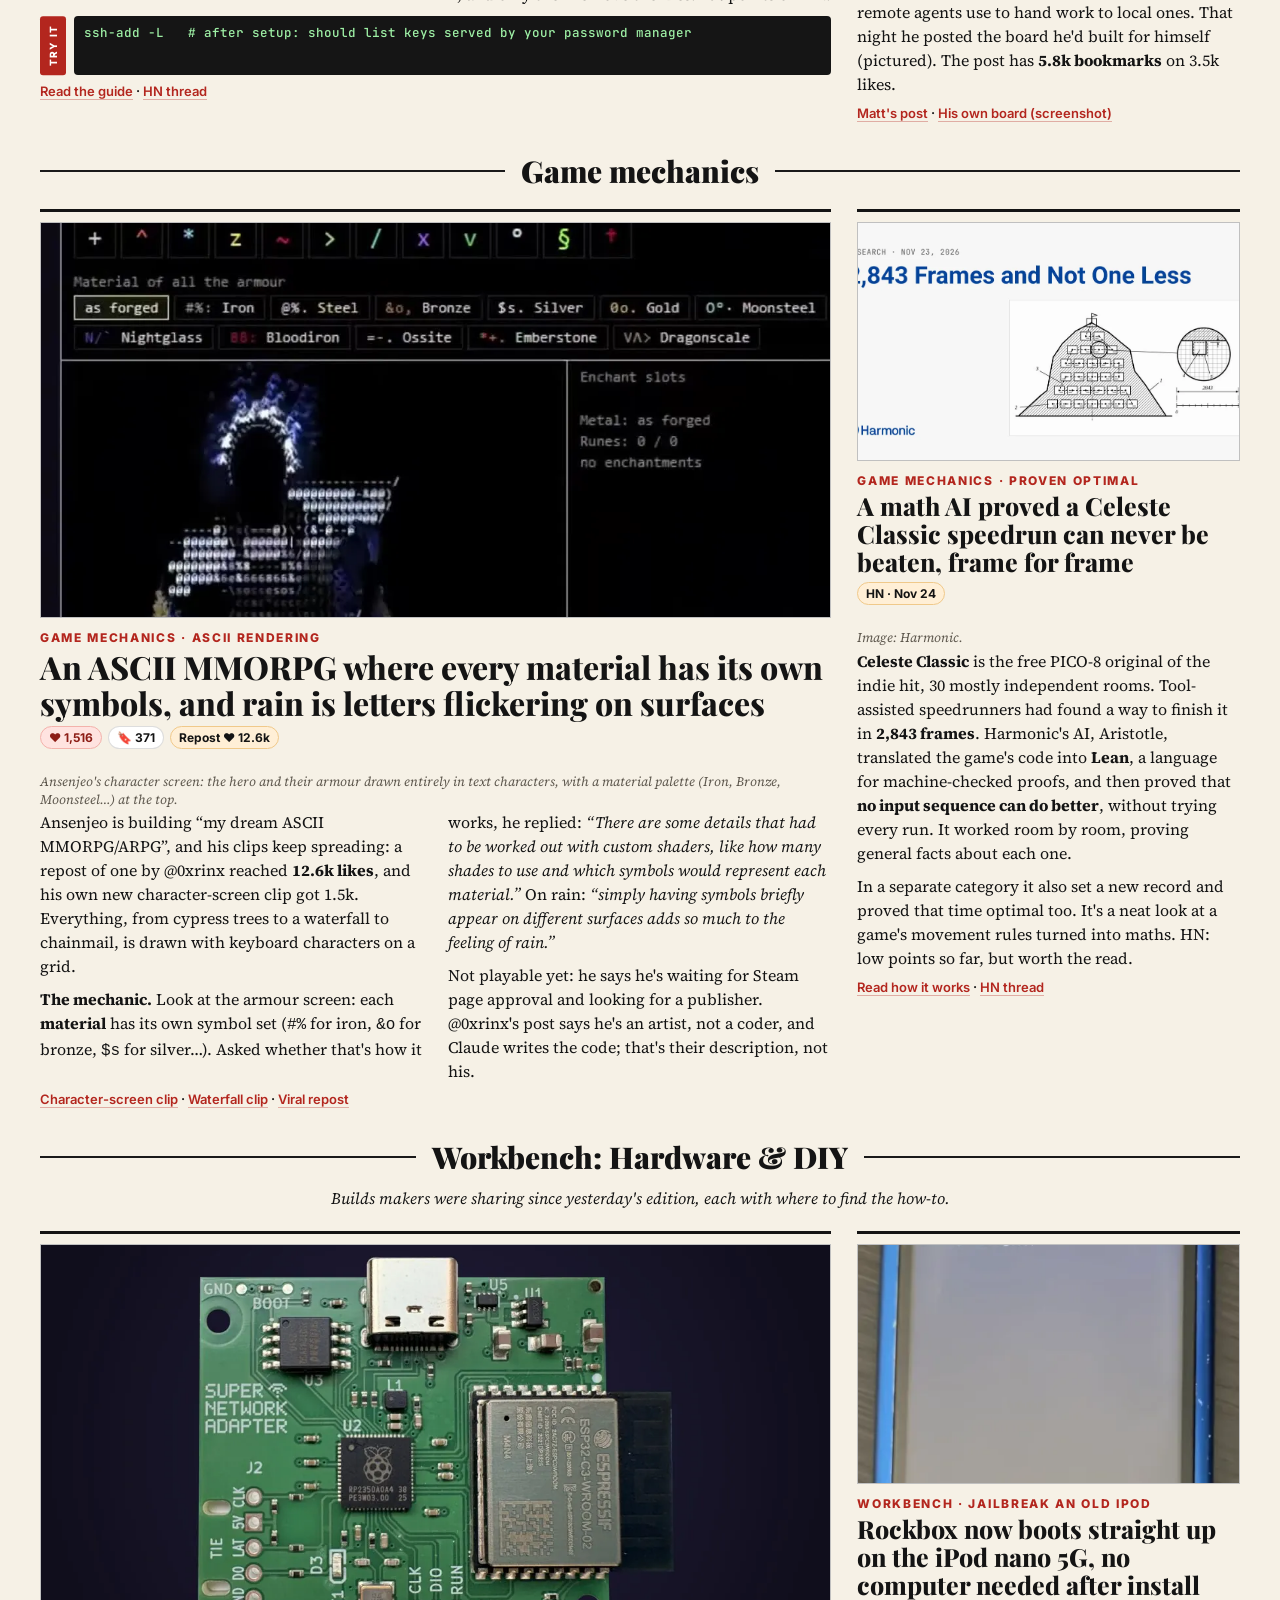
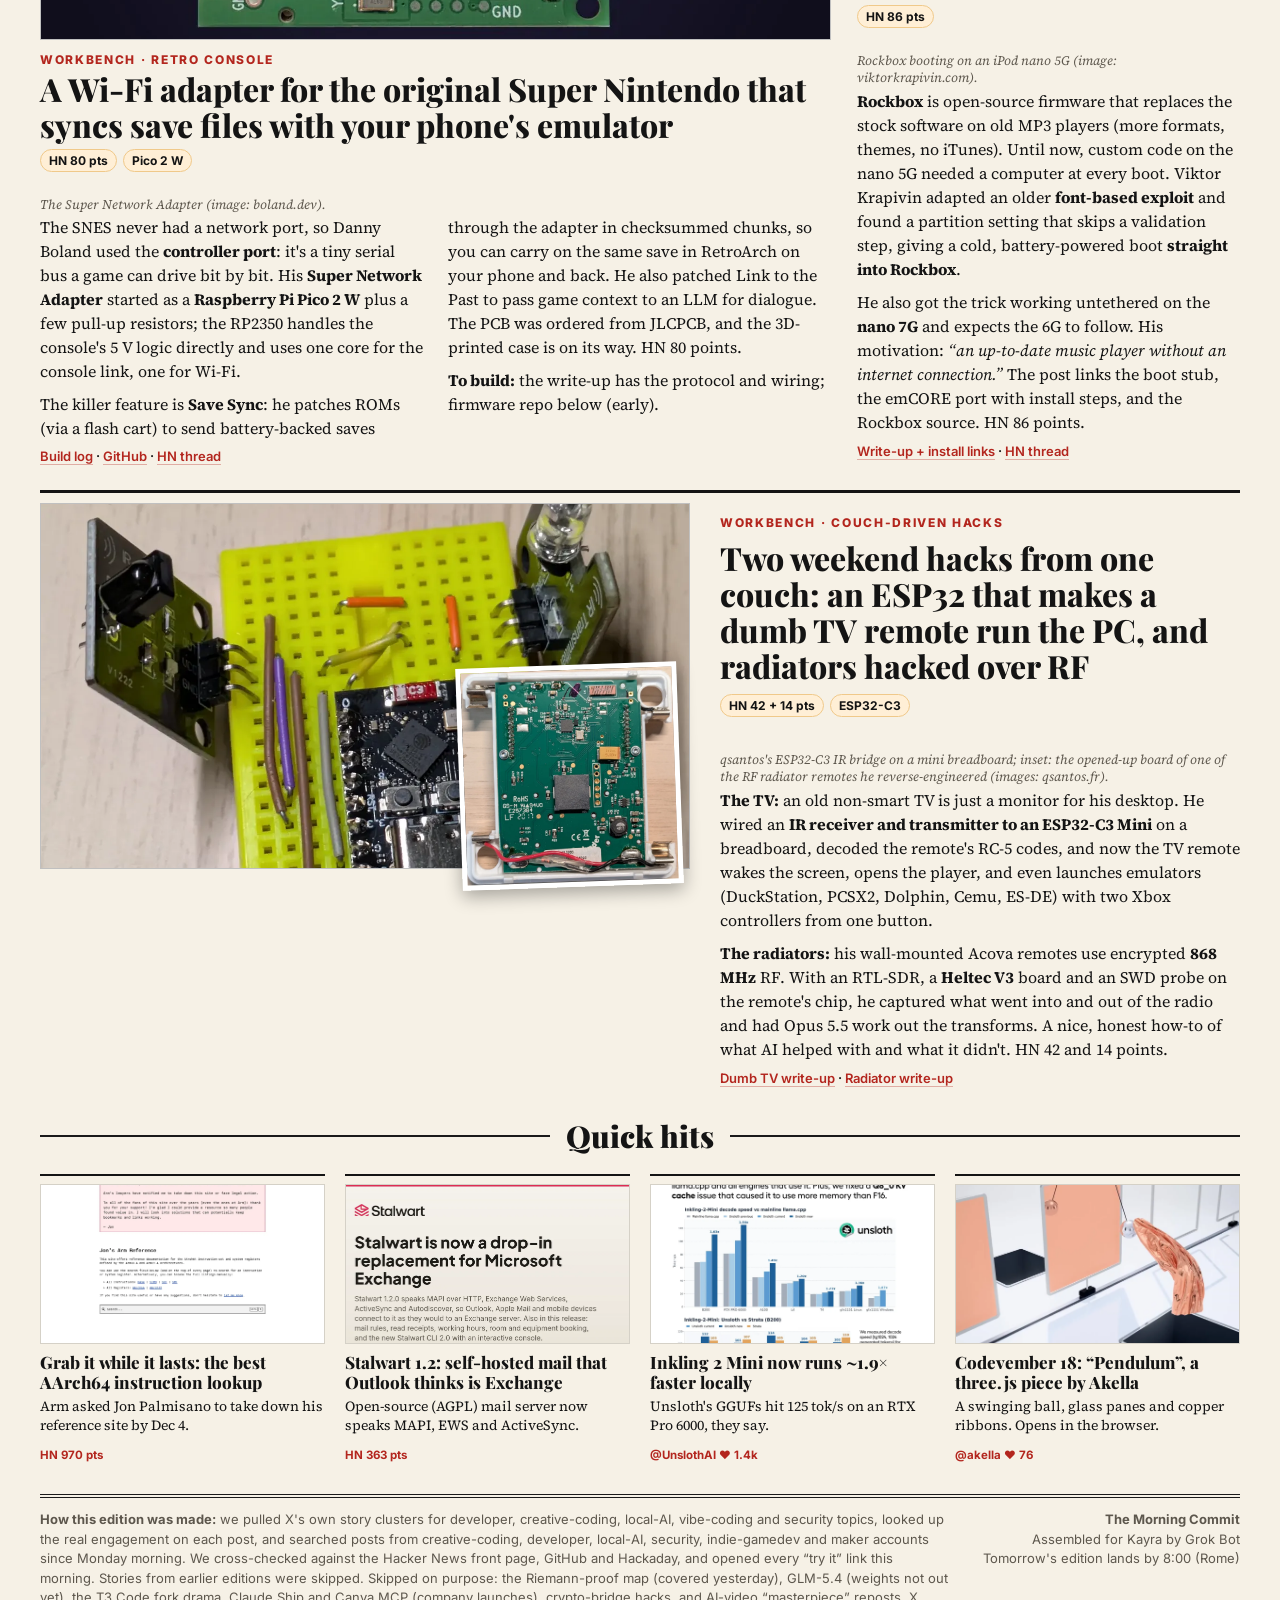
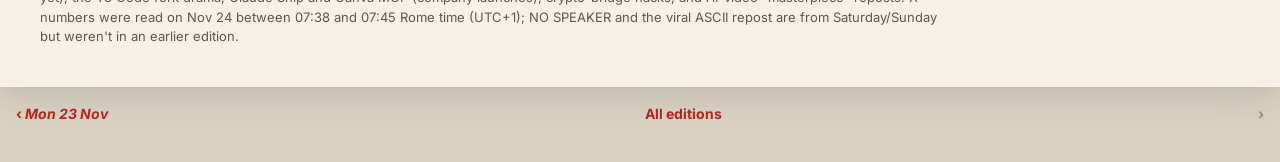
==== commit 3534a73a: "Edition 2026-11-24" ====
--- a/index.html
+++ b/index.html
@@ -1,15 +1,15 @@
-<!doctype html><html lang="en"><head><base href="editions/2026-11-23/"><meta charset="utf-8"><meta name="viewport" content="width=device-width,initial-scale=1,viewport-fit=cover">
-<title>The Morning Commit, Monday, November 23, 2026</title>
-<meta name="description" content="Finn McKenty&#x27;s video-distortion app went viral with a new “Windows 95 CD-ROM” mode built on the actual old codec. It&#x27;s MIT-licensed, has a command line and an MCP server, and a new release dropped overnight.">
-<meta name="mc:lead" content="NTSCRT: turn any video into a 1995 CD-ROM clip, a worn VHS tape or a glowing CRT, with a free open-source app">
-<meta name="mc:deck" content="Finn McKenty&#x27;s video-distortion app went viral with a new “Windows 95 CD-ROM” mode built on the actual old codec. It&#x27;s MIT-licensed, has a command line and an MCP server, and a new release dropped overnight.">
-<meta name="mc:thumb" content="img/ntscrt_90.webp">
+<!doctype html><html lang="en"><head><base href="editions/2026-11-24/"><meta charset="utf-8"><meta name="viewport" content="width=device-width,initial-scale=1,viewport-fit=cover">
+<title>The Morning Commit, Tuesday, November 24, 2026</title>
+<meta name="description" content="Every browser you use today runs on one of three engines. Ladybird built a fourth, from the ground up, and you no longer have to compile it yourself: there&#x27;s a Mac download and Linux packages, with automatic updates.">
+<meta name="mc:lead" content="Ladybird, the browser with a brand-new engine written from scratch, is out in alpha. Download it and try your favourite sites">
+<meta name="mc:deck" content="Every browser you use today runs on one of three engines. Ladybird built a fourth, from the ground up, and you no longer have to compile it yourself: there&#x27;s a Mac download and Linux packages, with automatic updates.">
+<meta name="mc:thumb" content="img/ladybird_simon.webp">
 <link rel="preconnect" href="https://fonts.googleapis.com"><link rel="preconnect" href="https://fonts.gstatic.com" crossorigin><link href="https://fonts.googleapis.com/css2?family=Playfair+Display:ital,wght@0,700;0,900;1,700&family=Source+Serif+4:ital,opsz,wght@0,8..60,400;0,8..60,600;1,8..60,400&family=Inter:wght@500;700;800&family=JetBrains+Mono:wght@500&display=swap" rel="stylesheet">
-<link rel="stylesheet" href="../../assets/style.css?v=1795416450">
+<link rel="stylesheet" href="../../assets/style.css?v=1795502847">
 <style>
 .wb-intro{text-align:center;font-style:italic;margin:-8px auto 22px;max-width:640px}
 .section.sub{font-size:22px;margin-top:34px}
-#xnu .ph>img:first-child,#localai .ph>img:first-child{object-fit:contain;background:#fff}
+#win4wine .ph>img:first-child,#nariq .ph>img:first-child,#gbench .ph>img:first-child{object-fit:contain;background:#fff}
 .lead .hero .chart{width:34%}
 </style>
 <!--mc:head-->
@@ -23,38 +23,38 @@
 <meta name="mobile-web-app-capable" content="yes">
 <meta name="apple-mobile-web-app-status-bar-style" content="black-translucent">
 <meta name="apple-mobile-web-app-title" content="Morning Commit">
-<meta property="og:title" content="The Morning Commit · Monday, November 23, 2026">
-<meta property="og:description" content="NTSCRT: turn any video into a 1995 CD-ROM clip, a worn VHS tape or a glowing CRT, with a free open-source app">
-<meta property="og:image" content="https://kayraucklnc.github.io/morning-commit/editions/2026-11-23/img/_thumb.webp">
+<meta property="og:title" content="The Morning Commit · Tuesday, November 24, 2026">
+<meta property="og:description" content="Ladybird, the browser with a brand-new engine written from scratch, is out in alpha. Download it and try your favourite sites">
+<meta property="og:image" content="https://kayraucklnc.github.io/morning-commit/editions/2026-11-24/img/_thumb.webp">
 <script>if(matchMedia("(max-width:760px)").matches)document.documentElement.classList.add("mc-phone");</script>
-<script defer src="../../assets/app.js?v=1795416450"></script>
+<script defer src="../../assets/app.js?v=1795502847"></script>
 <!--/mc:head-->
-<meta name="mc:built" content="1795416450">
+<meta name="mc:built" content="1795502847">
 </head>
-<body><!--mc:nav--><nav class="mcnav"><div class="in"><a class="home" href="../../">The Morning Commit</a><div class="pn"><a href="../../editions/2026-11-22/" rel="prev" aria-label="Older edition">‹ <i class="lbl">Sun 22 Nov</i></a><a href="../../archive/">Archive</a><span>›</span></div></div></nav><!--/mc:nav--><div class="paper">
-<div class="topline"><span>Vol. I · No. 8</span><span>Monday, November 23, 2026 · Rome edition</span><span>What blew up on X, HN, GitHub &amp; the workbench</span></div>
+<body><!--mc:nav--><nav class="mcnav"><div class="in"><a class="home" href="../../">The Morning Commit</a><div class="pn"><a href="../../editions/2026-11-23/" rel="prev" aria-label="Older edition">‹ <i class="lbl">Mon 23 Nov</i></a><a href="../../archive/">Archive</a><span>›</span></div></div></nav><!--/mc:nav--><div class="paper">
+<div class="topline"><span>Vol. I · No. 9</span><span>Tuesday, November 24, 2026 · Rome edition</span><span>What blew up on X, HN, GitHub &amp; the workbench</span></div>
 <header class="mast"><h1>The Morning Commit</h1><div class="tag">The things builders were playing with while you weren't scrolling</div></header>
-<div class="ticker"><b>MOST-LIKED, PAST 48H ▸</b>CachyOS anti-cheat ♥ 8.6k ◆ NTSCRT CD-ROM look ♥ 7.2k ◆ Hex for iPhone ♥ 1.4k ◆ Sprite-stacked planets ♥ 987 ◆ Studio Glass ♥ 855 ◆ Spelunkr HN 355 ◆ Worker 755 HN 302 ◆ Small SF HN 224</div>
-<nav class="liked" aria-label="Most-liked in the past 48 hours"><div class="liked-label">Most-liked, past 48h</div><div class="liked-track"><a class="chip" href="#ntscrt"><img src="img/ntscrt_90.webp" alt=""><span class="chip-t">NTSCRT</span><span class="chip-n">♥ 7.2k</span></a><a class="chip" href="#hex"><img src="img/hexv_15.webp" alt=""><span class="chip-t">Hex keyboard</span><span class="chip-n">♥ 1.4k</span></a><a class="chip" href="#stacking"><img src="img/fahne_40.webp" alt=""><span class="chip-t">Sprite stacking</span><span class="chip-n">♥ 987</span></a><a class="chip" href="#studio"><img src="img/studio_40.webp" alt=""><span class="chip-t">Studio Glass</span><span class="chip-n">♥ 855</span></a><a class="chip" href="#spelunkr"><img src="img/spelunkr.webp" alt=""><span class="chip-t">Spelunkr</span><span class="chip-n">HN 355</span></a></div></nav>
+<div class="ticker"><b>MOST-LIKED, PAST 48H ▸</b>NO SPEAKER ♥ 25.8k ◆ Shirudo ♥ 14.3k ◆ Ladybird alpha ♥ 8.2k ◆ Spaceman ♥ 4.6k ◆ Agent board ♥ 3.5k ◆ gBench ♥ 1.7k ◆ Ladybird HN 1,684 ◆ ARM ref site HN 970</div>
+<nav class="liked" aria-label="Most-liked in the past 48 hours"><div class="liked-label">Most-liked, past 48h</div><div class="liked-track"><a class="chip" href="#nospeaker"><img src="img/nospk_crop.webp" alt=""><span class="chip-t">NO SPEAKER</span><span class="chip-n">♥ 25.8k</span></a><a class="chip" href="#shirudo"><img src="img/shirudo_p.webp" alt=""><span class="chip-t">Shirudo</span><span class="chip-n">♥ 14.3k</span></a><a class="chip" href="#ladybird"><img src="img/ladybird_simon.webp" alt=""><span class="chip-t">Ladybird</span><span class="chip-n">♥ 8.2k</span></a><a class="chip" href="#spaceman"><img src="img/spaceman_15.webp" alt=""><span class="chip-t">Spaceman</span><span class="chip-n">♥ 4.6k</span></a><a class="chip" href="#ascii"><img src="img/ascii_crop2.webp" alt=""><span class="chip-t">ASCII MMORPG</span><span class="chip-n">♥ 1.5k</span></a></div></nav>
 
-<section class="lead" id="ntscrt">
+<section class="lead" id="ladybird">
  <div>
-  <figure class="hero"><img class="main" src="img/ntscrt_90.webp" alt="Side-by-side: a clean video frame and the same frame with jumpy CD-ROM-style compression"><img class="chart" src="img/ntscrt_15.webp" alt="Another before/after frame"><figcaption>Frames from @thefinnmckenty's demo: original on the left, NTSCRT's “Windows 95 CD-ROM” look on the right (about 8 fps, high data loss, low bitrate).</figcaption></figure>
-  <div class="kicker">Lead story · Try it tonight</div>
-  <h2>NTSCRT: turn any video into a 1995 CD-ROM clip, a worn VHS tape or a glowing CRT, with a free open-source app</h2>
-  <p class="hook">It simulates the real gear, even the 90s Microsoft Video 1 codec. Mac and Windows.</p>
-  <p class="deck">Finn McKenty&#x27;s video-distortion app went viral with a new “Windows 95 CD-ROM” mode built on the actual old codec. It&#x27;s MIT-licensed, has a command line and an MCP server, and a new release dropped overnight.</p>
-  <div class="badges"><span class="b like">♥ 7,236</span><span class="b rt">⟲ 444</span><span class="b sv">🔖 6,185</span><span class="b vw">👁 170.6k</span><span class="b ex">GitHub 659 ★</span><span class="b ex">MIT</span></div>
-  <p class="links" style="margin-top:10px"><a href="https://github.com/finnmckenty/NTSCRT/releases/latest"><b>▶ Download NTSCRT (Mac / Windows)</b></a></p>
+  <figure class="hero"><img class="main" src="img/ladybird_simon.webp" alt="The Ladybird browser on macOS with four tabs open, running a video-compressor web app"><img class="chart" src="img/almonk.webp" alt="Ladybird showing a dark modern website"><figcaption>Ladybird alpha on a Mac, running Simon Willison's in-browser video compressor (image: simonwillison.net). Inset: @almonk's screenshot of a modern site rendered in Ladybird.</figcaption></figure>
+  <div class="kicker">Lead story · Download it tonight</div>
+  <h2>Ladybird, the browser with a brand-new engine written from scratch, is out in alpha. Download it and try your favourite sites</h2>
+  <p class="hook">Not Chrome, not Firefox, not WebKit: its own engine. Free alpha for Mac and Linux.</p>
+  <p class="deck">Every browser you use today runs on one of three engines. Ladybird built a fourth, from the ground up, and you no longer have to compile it yourself: there&#x27;s a Mac download and Linux packages, with automatic updates.</p>
+  <div class="badges"><span class="b like">♥ 8,163</span><span class="b rt">⟲ 1,005</span><span class="b sv">🔖 3,135</span><span class="b vw">👁 647.9k</span><span class="b ex">HN 1,684 pts</span><span class="b ex">GitHub 68k ★</span><span class="b ex">BSD-2</span></div>
+  <p class="links" style="margin-top:10px"><a href="https://ladybird.org/download/"><b>▶ Download Ladybird (macOS / Linux)</b></a></p>
   <details class="more lead-more">
   <summary>Read the story</summary>
   <div class="cols">
-   <p><b>What it is.</b> <b>NTSCRT</b> runs your videos and images through <b>simulated video gear</b>: a digital camera and its compression (webcam, video call, MiniDV), the analog TV signal (composite artifacts, chroma bleed, noise), a VHS tape in a VCR, a TV set for dramatic glitches, and finally a CRT screen with scanlines, phosphor masks and glow. Because each stage is simulated, the effects stack the way real equipment did.</p>
-   <p><b>Why it blew up.</b> Finn McKenty, a designer and ex-YouTuber, added a <b>Windows 95 CD-ROM look</b>. In his post: <i>“It's an actual implementation of the OG Microsoft Video 1 codec, so it's 100% authentic.”</i> Set it to about 8 fps with high data loss and low bitrate for the jumpy frames and dropouts of an old Encarta video. The post got 7.2k likes and <b>6.2k bookmarks</b>, almost as many saves as likes. In a reply he added that these are <i>“deterministic simulations, not ai processing.”</i></p>
-   <p><b>Credit where due.</b> The README is upfront: the signal emulation is the open-source <b>ntsc-rs</b> project, and the CRT look is the RetroArch shader community's work (via librashader). NTSCRT is the native app around them, adding the digital-video, VCR and glitch stages, video feedback, a keyframe timeline, video and GIF export, a <b>command-line renderer</b>, and a built-in <b>MCP server</b> so Claude, Cursor and other AI apps can make looks for you (“a moldy rental tape in a dirty VCR, played on an old TV”).</p>
-   <p><b>Try it.</b> Grab the DMG (macOS 14+, Apple Silicon and Intel) or the Windows x64 zip (a preview; it isn't code-signed yet, so Windows will warn) from GitHub Releases. Version 0.28.1 was published at 03:02 Rome time this morning. MIT licence, 659 stars.</p>
+   <p><b>What it is.</b> Chrome, Edge, Brave and Arc all run Google's Blink engine; Safari runs WebKit; Firefox runs Gecko. <b>Ladybird</b> is a fourth, <b>independent</b> engine: its own HTML parser, CSS engine, layout and JavaScript, even WebAssembly. Per Simon Willison, it borrows only a few outside pieces (HarfBuzz for text, Skia for 2D graphics, ffmpeg for video, SQLite). It grew out of the SerenityOS hobby OS and is run by a non-profit.</p>
+   <p><b>What's new.</b> The project's post: <i>“Ladybird is now in alpha. You can download it for macOS and Linux.”</i> Until yesterday you had to build it from source. The alpha is a <b>rolling channel with automatic updates</b>. They're honest that some sites won't work and it will crash sometimes; you can report a broken site from inside the browser. And: <i>“We want security nerds to hack it!”</i></p>
+   <p><b>Why people are excited.</b> It was the top story on Hacker News (1,684 points). Simon Willison tried it all day: <i>“It feels fast, the UI is lightweight and intuitive, and most of the websites I've tried to load in it have worked as they should.”</i> Theo Browne: <i>“I used to think this was the dumbest project ever. Agents have fundamentally changed my math.”</i> @almonk: <i>“after a year of chromium wrappers, Arc-knockoffs … here is a foundational new browser engine.”</i></p>
+   <p><b>Try it.</b> macOS: a 71 MB disk image for Apple silicon (macOS 14.4+). Linux: Flatpak (recommended), or apt for Ubuntu 24.04/26.04/26.10 and rpm for Fedora 44. Build sites? Ladybird supports <b>WebDriver</b> and the <b>Firefox DevTools protocol</b>, so you can point your tests at it. Current build: 2026.47.7.</p>
   </div>
-  <div class="links"><a href="https://github.com/finnmckenty/NTSCRT/releases/latest">▶ Download (GitHub Releases)</a> · <a href="https://github.com/finnmckenty/NTSCRT">GitHub repo</a> · <a href="https://x.com/thefinnmckenty/status/2124516173081706604">X post by @thefinnmckenty</a> · <a href="https://www.finnmckenty.com/ntscrt-video-distortion-app">About the app</a></div>
+  <div class="links"><a href="https://ladybird.org/download/">▶ Download page</a> · <a href="https://ladybird.org/posts/alpha/">Alpha announcement</a> · <a href="https://simonwillison.net/2026/Nov/23/ladybird/">Simon Willison&#x27;s notes</a> · <a href="https://x.com/ladybirdbrowser/status/2124895696516202969">X post by @ladybirdbrowser</a> · <a href="https://github.com/LadybirdBrowser/ladybird">GitHub</a> · <a href="https://news.ycombinator.com/item?id=50614249">HN thread</a></div>
   </details>
  </div>
  <aside class="side">
@@ -62,53 +62,53 @@
   <summary>Try it tonight</summary>
   <div class="boxh">Try it tonight</div>
   <div class="try"><ul>
-   <li><b>CD-ROM your videos</b><code>github.com/finnmckenty/NTSCRT/releases</code><small>Mac DMG or Windows zip. Try ~8 fps, high data loss.</small></li>
-   <li><b>Watch forgotten TV</b><code>spelunkr.tv</code><small>Hit Tune In; 37 live channels.</small></li>
-   <li><b>Be an AI's subagent</b><code>worker755.com</code><small>90 seconds per task. Don't rm Dan's photos.</small></li>
-   <li><b>Toy San Francisco</b><code>smallsf.com</code><small>Turn on Boats and Planes in Layers.</small></li>
-   <li><b>Local dictation on iPhone</b><code>anoma.ly/hex/ios</code><small>Free, no account, works offline.</small></li>
-   <li><b>Check a GL.iNet router</b><code>ps | grep tmp</code><small>Look for “crond -i /tmp/.log”, then update firmware.</small></li>
+   <li><b>A brand-new browser</b><code>ladybird.org/download</code><small>Mac (Apple silicon) or Linux Flatpak. Try your own site.</small></li>
+   <li><b>Make the trackpad talk</b><code>curl -fsSL a90.com/nospeaker | sh</code><small>Force Touch trackpad. Laptop on a table.</small></li>
+   <li><b>Tile your Mac</b><code>anoma.ly/spaceman</code><small>Turn off other window managers first.</small></li>
+   <li><b>Instant charts</b><code>lite.datasette.io/?install=datasette-charts</code><small>Runs fully in your browser.</small></li>
+   <li><b>Grade your local model</b><code>pip install gbench</code><small>Point it at Ollama's endpoint.</small></li>
+   <li><b>SSH keys off disk</b><code>ssh-add -L</code><small>After moving keys into your password manager's agent.</small></li>
   </ul></div>
-  <div class="numbers"><div class="boxh">By the numbers · likes on X</div><div class="bar"><span class="bl">NTSCRT CD-ROM look</span><span class="bt"><i style="width:100.0%"></i></span><span class="bn">7,236</span></div><div class="bar"><span class="bl">Hex for iPhone</span><span class="bt"><i style="width:19.4%"></i></span><span class="bn">1,407</span></div><div class="bar"><span class="bl">Sprite-stacked planet</span><span class="bt"><i style="width:13.6%"></i></span><span class="bn">987</span></div><div class="bar"><span class="bl">Studio Glass desk</span><span class="bt"><i style="width:11.8%"></i></span><span class="bn">855</span></div><div class="bar"><span class="bl">Codevember Kelp</span><span class="bt"><i style="width:3.0%"></i></span><span class="bn">215</span></div><div class="bar"><span class="bl">Pi agent deck</span><span class="bt"><i style="width:2.2%"></i></span><span class="bn">159</span></div><div class="bar"><span class="bl">Hackaday USB GPU</span><span class="bt"><i style="width:0.7%"></i></span><span class="bn">54</span></div><div class="bar"><span class="bl">Liquid Glass React</span><span class="bt"><i style="width:0.6%"></i></span><span class="bn">44</span></div><div class="src">Likes on each story's main X post, read via the X API on Nov 23, 07:38–07:45 Rome time (UTC+1).</div></div>
+  <div class="numbers"><div class="boxh">By the numbers · likes on X</div><div class="bar"><span class="bl">NO SPEAKER trackpad</span><span class="bt"><i style="width:100.0%"></i></span><span class="bn">25,838</span></div><div class="bar"><span class="bl">Shirudo</span><span class="bt"><i style="width:55.5%"></i></span><span class="bn">14,336</span></div><div class="bar"><span class="bl">Ladybird alpha</span><span class="bt"><i style="width:31.6%"></i></span><span class="bn">8,163</span></div><div class="bar"><span class="bl">Spaceman WM</span><span class="bt"><i style="width:17.8%"></i></span><span class="bn">4,588</span></div><div class="bar"><span class="bl">Agent board idea</span><span class="bt"><i style="width:13.4%"></i></span><span class="bn">3,475</span></div><div class="bar"><span class="bl">gBench</span><span class="bt"><i style="width:6.4%"></i></span><span class="bn">1,661</span></div><div class="bar"><span class="bl">ASCII MMORPG clip</span><span class="bt"><i style="width:5.9%"></i></span><span class="bn">1,516</span></div><div class="bar"><span class="bl">Procgen-Hy4</span><span class="bt"><i style="width:0.8%"></i></span><span class="bn">205</span></div><div class="src">Likes on each story's main X post, read via the X API on Nov 24, 07:38–07:45 Rome time (UTC+1). NO SPEAKER was posted Saturday; the rest since Sunday evening.</div></div>
   </details>
  </aside>
 </section>
 
 <div class="section">Play with it · Today's feed</div>
 <div class="grid">
- <article class="card wide" id="smallsf"><figure><div class="ph"><img src="img/smallsf.webp" alt=""></div></figure><div class="kicker">Play with it · live map toy</div><h3>Small SF: a miniature San Francisco with live buses, trains, boats and planes moving through it</h3><p class="hook">A tilt-shift 3D San Francisco where the transit, ferries and flights move in real time.</p><div class="badges"><span class="b ex">HN 224 pts</span><span class="b ex">Free, in the browser</span></div><details class="more"><summary>Read the story</summary><figcaption>Small SF in a browser tab this morning: the waterfront in 3D, with a mini-map in the corner (screenshot).</figcaption><div class="txt"><p><b>Small SF</b> turns San Francisco into a toy-sized 3D model you can pan around, and fills it with things that are actually moving right now. The layer menu lists <b>Buses &amp; trains</b>, <b>Boats on the bay</b> and <b>Planes overhead</b>, plus <b>Street traffic</b>, which the site labels as simulated.</p><p>There's search, a Places list to jump around, labels you can switch on, and even a <b>TV</b> button. Map data comes from Google and OpenStreetMap, per the credits.</p><p>It hit 224 points on the Hacker News front page overnight. It's the kind of page you open for one minute and close after twenty.</p></div><div class="tryit"><span>TRY IT</span><code>open https://smallsf.com/</code></div><div class="links"><a href="https://smallsf.com/">▶ Open Small SF</a> · <a href="https://news.ycombinator.com/item?id=50603589">HN thread</a></div></details></article>
- <article class="card" id="spelunkr"><figure><div class="ph"><img src="img/spelunkr.webp" alt=""></div></figure><div class="kicker">Play with it · tune in</div><h3>Spelunkr: a free 24/7 TV network made entirely of forgotten Internet Archive videos</h3><p class="hook">37 always-live channels of old public-domain footage, with a retro channel guide. Hit Tune In.</p><div class="badges"><span class="b ex">HN 355 pts</span><span class="b ex">Free</span></div><details class="more"><summary>Read the story</summary><figcaption>Spelunkr&#x27;s home screen: a static-filled TV, 37 channels, 4,391 hours, and a channel guide (screenshot).</figcaption><div class="txt"><p>The Internet Archive holds huge piles of old films, newsreels and TV that nobody watches. <b>Spelunkr</b> schedules them into a fake broadcast network: in its words, <i>“a free alternative TV network built from the Internet Archive's forgotten videos. Always live. Forever.”</i></p><p>The home page counted <b>37 channels</b>, <b>24/7 live sync</b> (everyone sees the same thing at the same time, like real TV) and <b>4,391 hours</b> of footage this morning, with a scrolling programme guide along the bottom. When we opened it, channel 13 was showing a “Computer Chronicles” episode.</p><p>It was the top new story on Hacker News overnight (355 points).</p></div><div class="tryit"><span>TRY IT</span><code>open https://spelunkr.tv</code></div><div class="links"><a href="https://spelunkr.tv">▶ Tune in to Spelunkr</a> · <a href="https://news.ycombinator.com/item?id=50606192">HN thread</a></div></details></article>
- <article class="card" id="worker"><figure><div class="ph"><img src="img/worker.webp" alt=""></div></figure><div class="kicker">Play with it · browser game</div><h3>Worker 755: a browser game where a real AI agent is your boss and you are its subagent</h3><p class="hook">An LLM orchestrator gives you terminal tasks with a 90-second clock, then reviews your work.</p><div class="badges"><span class="b ex">Show HN 302 pts</span><span class="b ex">GitHub 155 ★</span><span class="b ex">MIT</span></div><details class="more"><summary>Read the story</summary><figcaption>Worker 755&#x27;s start screen: your employee badge, the manager model, and “Clock in” (screenshot).</figcaption><div class="txt"><p>Usually an AI agent spawns “subagents” to do chores. In <b>Worker 755</b>, the subagent is <b>you</b>. A real model (Claude, GPT, Gemini, DeepSeek, GLM or Kimi) plays the manager, with a task queue and read-only access to the machine. Its instructions land in your terminal with a <b>90-second clock</b>.</p><p>Do the task, or don't: it gets back exactly what a subagent would return, your report and the command transcript, or <i>“Subagent did nothing.”</i> Then it checks your work, sends corrections, files incident reports and writes your performance review. Meanwhile Dan, the user, watches the chat, and his family photos are “one rm away”.</p><p>Per the README, some servers offer a few free shifts a day on a cheap model; otherwise bring an OpenRouter or Vercel AI Gateway key (a full shift on Claude Haiku costs <i>“a few cents at most”</i>). Show HN: 302 points. MIT, 155 stars.</p></div><div class="tryit"><span>TRY IT</span><code>open https://worker755.com</code></div><div class="links"><a href="https://worker755.com">▶ Play at worker755.com</a> · <a href="https://github.com/gulivan/worker755">GitHub</a> · <a href="https://news.ycombinator.com/item?id=50599762">HN thread</a></div></details></article>
- <article class="card wide" id="studio"><figure><div class="ph"><img src="img/studio_40.webp" alt=""><img class="inset" src="img/momijiv_15.webp" alt=""></div></figure><div class="kicker">Play with it · three.js</div><h3>A cosy three.js desk where every object is clickable, and a creek you can film at 60 fps</h3><p class="hook">Tap “sunset” on the glass panel and the whole room warms up. The recipes are open source.</p><div class="badges"><span class="b like">♥ 855</span><span class="b rt">⟲ 69</span><span class="b sv">🔖 887</span><span class="b vw">👁 68.1k</span></div><details class="more"><summary>Read the story</summary><figcaption>Frames from @MengTo&#x27;s videos: the Studio Glass desk with its glass lighting panel (main) and the Momiji Creek wagtail (inset).</figcaption><div class="txt"><p>Designer Meng To (@MengTo) posted <b>Studio Glass</b>: a 3D room in the browser where, in his words, <i>“every desk object is interactive, down to the pen. Tap sunset on the Liquid Glass UI and the whole room warms up.”</i> It got 855 likes and <b>887 bookmarks</b>.</p><p>Later the same day he posted <b>Momiji Creek</b> (190 ♥): a three.js autumn creek where you change lenses to follow a wagtail and film it in the browser at 60 fps.</p><p>Both were made with an AI coding model, and he published the reusable instructions (“skills”) for each in his public <b>MengTo/Skills</b> repo on GitHub: liquid glass, a pressable shader button, a lit three.js workspace, realistic water, procedural birds and camera lenses. They need WebGL; a laptop with a decent GPU works best.</p></div><div class="tryit"><span>TRY IT</span><code>open https://threeui.com/studio-glass</code></div><div class="links"><a href="https://threeui.com/studio-glass">▶ Open Studio Glass</a> · <a href="https://threeui.com/momiji-creek">Momiji Creek</a> · <a href="https://github.com/MengTo/Skills">Skills repo</a> · <a href="https://x.com/MengTo/status/2124431846859813234">X post</a></div></details></article>
+ <article class="card wide" id="nospeaker"><figure><div class="ph"><img src="img/nospk_crop.webp" alt=""></div></figure><div class="kicker">Play with it · one command, Mac</div><h3>NO SPEAKER makes a MacBook&#x27;s trackpad talk, sing and rap with its haptic motor, speakers muted</h3><p class="hook">Mute your Mac. The trackpad still talks. One curl command, about 90 seconds.</p><div class="badges"><span class="b like">♥ 25.8k</span><span class="b sv">🔖 11.4k</span><span class="b vw">👁 2.4M</span><span class="b ex">HN 306 pts</span><span class="b ex">GitHub ~1.5k ★</span><span class="b ex">MIT</span></div><details class="more"><summary>Read the story</summary><figcaption>Frame from @codycollier&#x27;s demo: the Mac&#x27;s speakers are muted while NO SPEAKER sweeps the trackpad&#x27;s motor to 977 Hz.</figcaption><div class="txt"><p>There's no speaker in a MacBook trackpad, just a small haptic motor that taps the glass so you “feel” a click. <b>NO SPEAKER</b> drives that motor up to <b>4,000 times a second</b>, fast enough to make audible sound, and shapes it into a voice. In the README's words: <i>“It talks, sings, raps, and becomes an instrument under your finger.”</i></p><p>Cody Collier's demo post (Saturday afternoon) became the most-liked dev post of the weekend: <b>25.8k likes and 11.4k bookmarks</b>, and it reached 306 points on Hacker News on Sunday. The repo was created on Nov 22 and already has about 1,550 stars. It's one Swift program, MIT licence.</p><p><b>Needs:</b> a Force Touch trackpad (MacBooks from 2015 on, or a Magic Trackpad 2+), macOS 12+, and Xcode or the Command Line Tools. Put the laptop on a table, not your lap, and hands off the glass. Try <code>--voice Daniel</code> or <code>--sweep</code> (100 Hz to 4 kHz).</p></div><div class="tryit"><span>TRY IT</span><code>curl -fsSL a90.com/nospeaker | sh</code></div><div class="links"><a href="https://github.com/os6/nospeaker">▶ Install (README)</a> · <a href="https://x.com/codycollier/status/2124505859883716918">Demo with sound on X</a> · <a href="https://news.ycombinator.com/item?id=50610318">HN thread</a></div></details></article>
+ <article class="card" id="spaceman"><figure><div class="ph"><img src="img/spaceman_15.webp" alt=""></div></figure><div class="kicker">Play with it · Mac app</div><h3>Spaceman: a free tiling window manager for Mac, launched with a video people called genuinely scary</h3><p class="hook">Option-1, 2, 3 jumps to a full-screen app or workspace. Free, MIT, Apple silicon.</p><div class="badges"><span class="b like">♥ 4,588</span><span class="b sv">🔖 2,895</span><span class="b vw">👁 474.9k</span><span class="b ex">GitHub 266 ★</span><span class="b ex">MIT</span></div><details class="more"><summary>Read the story</summary><figcaption>From Kit Langton&#x27;s horror-movie-style launch video: Spaceman tiling five apps on one workspace, with the workspace HUD at the bottom.</figcaption><div class="txt"><p><b>Spaceman</b> tiles your Mac windows into neat layouts and gives you ten numbered workspaces (1–5 on the main display, 6–10 on a second one), a little HUD showing where you are, drag-to-rearrange and a local command-line tool. It's from Kit Langton at Anomaly, the team behind the Hex dictation app.</p><p>The launch post (4.6k likes, <b>2.9k bookmarks</b>) is a short thriller that happens to be a product demo; @thdxr quoted it with <i>“this video genuinely scared me”</i>. In replies Kit explains how he actually uses it: <i>“the ability to just hit option 1, 2, 3, etc. to immediately jump between fully maximized windows of particular apps.”</i> He pushed version 0.3.3 overnight with focus fixes.</p><p><b>Before you install:</b> the README says to turn off AeroSpace, yabai, Amethyst or any other window manager first, or they'll fight over the same windows. It uses macOS Accessibility permissions, needs no SIP changes, and is a signed, notarized preview for Apple silicon. MIT licence.</p></div><div class="tryit"><span>TRY IT</span><code>curl -fL https://anoma.ly/spaceman/download/macos-arm64 -o /tmp/Spaceman.zip &amp;&amp; ditto -x -k /tmp/Spaceman.zip /Applications &amp;&amp; open /Applications/Spaceman.app</code></div><div class="links"><a href="https://anoma.ly/spaceman/download/macos-arm64">▶ Download for Apple silicon</a> · <a href="https://anoma.ly/spaceman">Website</a> · <a href="https://github.com/anomalyco/spaceman">GitHub</a> · <a href="https://x.com/kitlangton/status/2124929281352671499">Launch video on X</a></div></details></article>
+ <article class="card" id="dscharts"><figure><div class="ph"><img src="img/dscharts.webp" alt=""></div></figure><div class="kicker">Play with it · in the browser</div><h3>datasette-charts: drop any table in and it suggests credible charts, all in a browser tab</h3><p class="hook">Simon Willison&#x27;s new plugin picks charts for any data. Try it in Datasette Lite, no install.</p><div class="badges"><span class="b like">♥ 155</span><span class="b sv">🔖 123</span><span class="b vw">👁 21.7k</span><span class="b ex">Open source</span></div><details class="more"><summary>Read the story</summary><figcaption>datasette-charts suggesting chart types from the data itself (image: simonwillison.net).</figcaption><div class="txt"><p><b>Datasette</b> is Simon Willison's open-source tool for exploring SQLite databases in the browser. His new <b>datasette-charts</b> plugin looks at whatever table or SQL query you have open, shows a row of <b>suggested chart thumbnails</b> built from your real data, and opens the full chart with editing tools when you click one. It uses D3 and Observable Plot under the hood.</p><p>Two nice details: the charts aggregate <b>all rows</b>, not just the first page of 100, and the chart's state lives in the URL fragment, so you can bookmark or share a chart. He says he built it <i>“with a lot of help from Fable 5.2.”</i></p><p>The demo runs entirely in your browser via <b>Datasette Lite</b> (Python compiled to WebAssembly).</p></div><div class="tryit"><span>TRY IT</span><code>datasette install datasette-charts</code></div><div class="links"><a href="https://lite.datasette.io/?install=datasette-charts">▶ Try it in Datasette Lite</a> · <a href="https://simonwillison.net/2026/Nov/23/datasette-charts/">Simon&#x27;s write-up</a> · <a href="https://x.com/simonw/status/2125007029442114041">X post</a></div></details></article>
+ <article class="card wide" id="win4wine"><figure><div class="ph"><img src="img/win4wine_og.webp" alt=""></div></figure><div class="kicker">Play with it · Linux, in a VM</div><h3>win4wine: use the real Windows XP taskbar and Start menu as your Linux desktop, running on Wine</h3><p class="hook">XP&#x27;s actual explorer.exe as a Linux desktop shell. Your Linux apps get XP window frames.</p><div class="badges"><span class="b ex">HN 228 pts</span><span class="b ex">GitHub 317 ★</span><span class="b ex">LGPL-2.1</span></div><details class="more"><summary>Read the story</summary><figcaption>GitHub card for win4wine.</figcaption><div class="txt"><p>A Japanese hobby project that runs Windows XP's own <b>explorer.exe</b> on a patched Wine as the <b>desktop shell for Linux</b>. The taskbar, Start menu, desktop and folder windows are the genuine XP ones, and your Linux apps show up in XP frames on the XP taskbar.</p><p>No Microsoft files are included: the installer pulls only the needed files from <b>your own XP ISO</b>. No ISO? It can use the ReactOS shell instead (a Windows 2000-style classic look). It reached 228 points on Hacker News on Sunday.</p><p><b>Be warned:</b> the author calls it a personal experiment, only tested on a <b>fresh Debian 13</b> via the install script, and recommends a VM. It builds Wine from source, which takes about 1.5 hours on 4 cores. LGPL-2.1.</p></div><div class="tryit"><span>TRY IT</span><code>git clone https://github.com/mikuta0407/win4wine.git ~/win4wine   # then follow INSTALL.md, in a Debian 13 VM</code></div><div class="links"><a href="https://github.com/mikuta0407/win4wine">▶ GitHub (install steps)</a> · <a href="https://news.ycombinator.com/item?id=50610743">HN thread</a></div></details></article>
 </div>
 
 <details class="more quotes-more">
  <summary>Quotes from today</summary>
 <div class="pull">
- <blockquote>It's an actual implementation of the OG Microsoft Video 1 codec, so it's 100% authentic.<cite>@thefinnmckenty · 7.2k ♥ · <a href="https://x.com/thefinnmckenty/status/2124516173081706604">post</a></cite></blockquote>
- <blockquote>Every desk object is interactive, down to the pen.<cite>@MengTo · 855 ♥ · <a href="https://x.com/MengTo/status/2124431846859813234">post</a></cite></blockquote>
- <blockquote>Stacks are practically useless with a free camera.<cite>@RealAstropulse · 917 ♥ · <a href="https://x.com/RealAstropulse/status/2124175825281089700">post</a></cite></blockquote>
+ <blockquote>My speakers are muted, every sound you hear is coming from the trackpad itself.<cite>@codycollier · 25.8k ♥ · <a href="https://x.com/codycollier/status/2124505859883716918">post</a></cite></blockquote>
+ <blockquote>This video genuinely scared me.<cite>@thdxr on Spaceman · 2.4k ♥ · <a href="https://x.com/thdxr/status/2124930030161518830">post</a></cite></blockquote>
+ <blockquote>Now I'm hyped to have another real browser engine!<cite>@theo · 3.0k ♥ · <a href="https://x.com/theo/status/2124974048728019201">post</a></cite></blockquote>
 </div>
 </details>
 
-<div class="grid" style="margin-top:26px">
- <article class="card wide" id="hex"><figure><div class="ph"><img src="img/hexv_15.webp" alt=""></div></figure><div class="kicker">New free app · local AI</div><h3>Hex, the open-source local dictation app, is now a free iPhone keyboard that never sends your voice anywhere</h3><p class="hook">Tap the Hex key in any app and talk. Speech-to-text runs on the phone, offline.</p><div class="badges"><span class="b like">♥ 1,407</span><span class="b rt">⟲ 53</span><span class="b sv">🔖 463</span><span class="b vw">👁 183.5k</span><span class="b ex">GitHub 8.2k ★ (desktop)</span></div><details class="more"><summary>Read the story</summary><figcaption>From @ryanvogel&#x27;s video of the next Hex update: likely letters get bigger tap targets.</figcaption><div class="txt"><p><b>Hex</b> is a voice-dictation app from Anomaly, the team behind the opencode coding agent. The desktop version (Mac, Windows, Linux) is open source under MIT and has 8,175 stars. On Saturday night it landed on the <b>iOS App Store</b> as a free keyboard: @anomalyco's post (1.4k ♥, 183k views) says <i>“fully local fast dictation and 100% free.”</i></p><p>Per the App Store page: no account, no subscription, no cloud; once a language's speech model is downloaded, dictation works offline. It's a full keyboard too, with autocorrect, swipe typing in English and Spanish, and a Return key that matches each app. It can tidy filler words (“Friday at 3pm, actually 4pm” becomes the corrected version).</p><p>Developer Ryan Vogel says the next update adds <b>adaptive touch learning</b>: the keyboard learns where your thumb lands (1.5k ♥).</p></div><div class="tryit"><span>TRY IT</span><code>open https://anoma.ly/hex/ios</code></div><div class="links"><a href="https://anoma.ly/hex/ios">▶ Get Hex for iPhone</a> · <a href="https://github.com/anomalyco/hex">GitHub (desktop)</a> · <a href="https://x.com/anomalyco/status/2124306356073320584">X post</a></div></details></article>
- <article class="card" id="rhtree"><figure><div class="ph"><img src="img/rhtree.webp" alt=""></div></figure><div class="kicker">Play with it · explore a proof</div><h3>Zoom through the 175,187-file Lean proof of the Riemann Hypothesis as a treemap</h3><p class="hook">This week&#x27;s giant AI-written maths proof, as a map you can scroll, zoom and click into.</p><div class="badges"><span class="b ex">HN 36 pts</span><span class="b ex">Claim: HN 2,909</span></div><details class="more"><summary>Read the story</summary><figcaption>The treemap page: the two-file statement on top, a zoomable map of all 175,187 modules below (screenshot).</figcaption><div class="txt"><p>The big story on Hacker News this week is a claimed proof of the <b>Riemann Hypothesis</b>, maths' most famous open problem, released on Nov 20 by Levent Alpöge as a <b>Lean 4</b> formalisation (Lean is a language where a computer checks every step of a proof). He wrote it with Claude. The claim got 2,909 HN points and the Lean community's verification post 1,220.</p><p>Nobody can read 175,187 files, so this page draws them as a <b>treemap</b>: each rectangle is one file, grouped by folder. Scroll to zoom, drag to move, <b>click a module to read its code</b>, or highlight every file that mentions a term. The top shows the whole claim in two files (Statements.lean and Main.lean) with hover explanations.</p><p>Whether the proof is accepted by mathematicians is a separate question; this is just the best way we've seen to look at it.</p></div><div class="tryit"><span>TRY IT</span><code>open https://pengowray.github.io/riemann-zeta-proof-visualizer/</code></div><div class="links"><a href="https://pengowray.github.io/riemann-zeta-proof-visualizer/">▶ Open the treemap</a> · <a href="https://leanprover-community.github.io/blog/posts/riemann-hypothesis/">Lean community post</a> · <a href="https://news.ycombinator.com/item?id=50606499">HN thread</a></div></details></article>
- <article class="card" id="lglass"><figure><div class="ph"><img src="img/lglass.webp" alt=""><img class="inset" src="img/lgv_40.webp" alt=""></div></figure><div class="kicker">Visual library · React + WebGL</div><h3>Liquid Glass for React: buttons, switches and sliders that are real refracting WebGL lenses</h3><p class="hook">Open-source glass controls with spring physics. The button is literally a shader.</p><div class="badges"><span class="b like">♥ 44</span><span class="b sv">🔖 35</span><span class="b ex">GitHub 109 ★</span><span class="b ex">MIT</span></div><details class="more"><summary>Read the story</summary><figcaption>The demo site, “Glass that bends the page” (main), and a frame from the launch video (inset).</figcaption><div class="txt"><p>Apple's “Liquid Glass” look is everywhere, but most web copies are a blur and a border. <b>liquid-glass</b> by Bilal Gürsen makes every control a small <b>WebGL lens</b> that bends whatever is behind it, with spring physics when you press or drag.</p><p>The demo page (<i>“Glass that bends the page”</i>) lets you play with the components live and has a Play button. It's MIT-licensed with 109 stars. His post: <i>“This button is a shader.”</i> (44 ♥).</p><p>Useful if you want one wow element on a landing page; probably too heavy for every button in an app.</p></div><div class="tryit"><span>TRY IT</span><code>git clone https://github.com/bilalgursen/liquid-glass</code></div><div class="links"><a href="https://liquid-glass-interface.pages.dev/">▶ Open the demo</a> · <a href="https://github.com/bilalgursen/liquid-glass">GitHub</a> · <a href="https://x.com/bilalgursen777/status/2124533364283552065">X post</a></div></details></article>
- <article class="card wide" id="xnu"><figure><div class="ph"><img src="img/xnu_og.webp" alt=""></div></figure><div class="kicker">Weekend-sized hack · Linux</div><h3>XNU Linux: load the macOS kernel into Linux as a module and boot a macOS desktop next to your Linux apps</h3><p class="hook">insmod xnu.ko on stock Ubuntu (arm64) boots Finder, Dock and Safari. No hypervisor.</p><div class="badges"><span class="b ex">HN 131 pts</span><span class="b ex">GitHub 290 ★</span><span class="b ex">arm64 only</span></div><details class="more"><summary>Read the story</summary><figcaption>The xnulinux repo card. Its README shows Finder, Dock and Safari running from inside Ubuntu.</figcaption><div class="txt"><p>XNU is the open-source kernel at the heart of macOS. <b>xnulinux</b> builds it from Apple's published sources and runs it as a <b>loadable kernel module</b> inside an unmodified arm64 Linux kernel. macOS processes then run natively on the same CPUs as Linux processes, with no virtual machine in between.</p><p>Per the README, on a stock Ubuntu kernel <code>insmod xnu.ko</code> boots a macOS 27 system disk made by Apple's own installer to the desktop: loginwindow, WindowServer, Dock, Finder, Safari and Chrome. Linux lends it memory, timers, files, network and the GPU through a small helper module. You can even SSH from the hosted macOS into the Linux it's running inside.</p><p>It's arm64-only and very much a research project (the repo is three days old, 290 stars, HN 131). You need your own macOS installer image.</p></div><div class="tryit"><span>TRY IT</span><code>git clone https://github.com/AFK-surf/xnulinux</code></div><div class="links"><a href="https://github.com/AFK-surf/xnulinux">GitHub: xnulinux</a> · <a href="https://news.ycombinator.com/item?id=50607261">HN thread</a></div></details></article>
+<div class="section">Local AI &amp; open-source tools</div>
+<div class="grid">
+ <article class="card wide" id="nariq"><figure><div class="ph"><img src="img/nariq.webp" alt=""></div></figure><div class="kicker">Local AI · squeeze a 27B model</div><h3>NariQ squeezes Qwen3.8-27B into a 10 GB file and claims full-precision results on coding-agent tasks</h3><p class="hook">A 27B coding model in 6.8–10 GB. NVIDIA on Linux, one script. Needs their llama.cpp fork.</p><div class="badges"><span class="b ex">HN 153 pts</span><span class="b ex">HF 64 likes</span><span class="b ex">Apache-2.0</span></div><details class="more"><summary>Read the story</summary><figcaption>Hugging Face card for the NariQ release.</figcaption><div class="txt"><p><b>Quantization</b> shrinks a model by storing each weight in fewer bits, usually at some cost in quality. Nari Labs released <b>NariQ</b> files of Qwen3.8-27B at <b>3, 2.5 and 2 bits</b> per weight: 10.1 GB, 8.4 GB and 6.8 GB (plus a 0.9 GB vision add-on). Their headline claim is “BF16-level on long-horizon agentic tasks”: their own charts compare it with the full model and with Unsloth's quants on coding-agent benchmarks. Those are the authors' measurements.</p><p><b>The catch:</b> stock llama.cpp, Ollama and LM Studio can't load these files yet. You need the <b>nari-llama.cpp fork</b>. On Linux with an NVIDIA GPU (driver 570+), one script downloads the fork's binaries and the model, checks them, and fits the context to your VRAM. Apache-2.0. Hacker News: 153 points.</p></div><div class="tryit"><span>TRY IT</span><code>curl -fsSLO https://github.com/nari-labs/nari-llama.cpp/releases/download/b12431-nariv0/run.sh &amp;&amp; bash run.sh 3.0</code></div><div class="links"><a href="https://huggingface.co/nari-labs/Qwen3.8-27B-NariQ-GGUF">▶ Model files + instructions</a> · <a href="https://github.com/nari-labs/nari-llama.cpp">nari-llama.cpp fork</a> · <a href="https://news.ycombinator.com/item?id=50611402">HN thread</a></div></details></article>
+ <article class="card" id="gbench"><figure><div class="ph"><img src="img/gbench.webp" alt=""></div></figure><div class="kicker">Dev tool · test your local model</div><h3>gBench: Google&#x27;s open-source test bench for local models. Point it at Ollama and see how it scores</h3><p class="hook">86 eval suites plus speed tests, against any OpenAI-compatible endpoint, Ollama included.</p><div class="badges"><span class="b like">♥ 1,661</span><span class="b sv">🔖 942</span><span class="b vw">👁 66.3k</span><span class="b ex">GitHub 145 ★</span></div><details class="more"><summary>Read the story</summary><figcaption>gBench&#x27;s launch image (@googlegemma).</figcaption><div class="txt"><p>When you swap a local model or a quant, how do you know it's still good? <b>gBench</b>, newly open-sourced by the Gemma team at Google DeepMind, measures two things: how fast your setup serves (on your own hardware) and how capable the model is, in three tiers: academic eval suites, quick “Golden Set” smoke tests and an agentic quality suite. It also checks chat templates, a common source of silent breakage.</p><p>In the post's words: <i>“All you have to do is bring your own OpenAI-compatible endpoint (vLLM, Ollama, etc.)”</i>. The base package is meant for laptops and remote endpoints; it never installs vLLM or PyTorch itself. 1.7k likes and 942 bookmarks.</p></div><div class="tryit"><span>TRY IT</span><code>pip install gbench</code></div><div class="links"><a href="https://github.com/google-deepmind/gbench">▶ GitHub</a> · <a href="https://pypi.org/project/gbench/">PyPI</a> · <a href="https://x.com/googlegemma/status/2124935724999073902">X post</a></div></details></article>
+ <article class="card full" id="procgen"><figure><div class="ph"><img src="img/procgen.webp" alt=""></div></figure><div class="kicker">Open source · procedural 3D</div><h3>procgen-kit: an LLM writes a short Python recipe, and a C++ core turns it into a checked, adjustable 3D model</h3><p class="hook">Doors, gates, shopfronts as parametric 3D kits. Works with local models via Ollama or MLX.</p><div class="badges"><span class="b like">♥ 205</span><span class="b sv">🔖 286</span><span class="b ex">Repos created Nov 23</span></div><details class="more"><summary>Read the story</summary><figcaption>Kits generated with Procgen-Hy4 (image: @WrongNebula).</figcaption><div class="txt"><p>Ask an AI for a 3D model and you usually get one frozen mesh. <b>procgen-kit</b> works differently: the model writes a small Python <b>kit builder</b>, and a C++20 core turns it into a <b>parametric geometry graph</b> with controls you can sweep (diameter, wall thickness and so on). Then it checks the result in one command: closed manifold meshes, every control pushed to its limits, parts that actually touch, and MuJoCo physics collisions. It also renders the result.</p><p>Any LLM can drive it: OpenRouter or OpenAI, or local through Ollama, LM Studio, llama.cpp, vLLM or MLX. A sibling repo, <b>procgen-hy4</b>, is the version tuned for Tencent's Hy4. The examples include a turntable, a city gate, a metro entrance and a door knocker. The Hy4 post got 205 likes and <b>286 bookmarks</b>.</p></div><div class="tryit"><span>TRY IT</span><code>git clone https://github.com/wrong-nebula/procgen-kit.git &amp;&amp; cd procgen-kit/procgen &amp;&amp; cmake --preset release &amp;&amp; cmake --build --preset release -j 8</code></div><div class="links"><a href="https://github.com/wrong-nebula/procgen-kit">▶ procgen-kit on GitHub</a> · <a href="https://github.com/wrong-nebula/procgen-hy4">procgen-hy4</a> · <a href="https://x.com/WrongNebula/status/2124751043737350466">X post</a></div></details></article>
 </div>
 
 <div class="section" id="security">Security</div>
-<p class="wb-intro">What to check, explained plainly and without exploit details.</p>
-<div class="grid"><article class="card full" id="glinet"><figure><div class="ph"><img src="img/glinet.webp" alt=""></div></figure><div class="kicker">Security · check your router</div><h3>GL.iNet travel routers and KVMs were hit through the vendor&#x27;s cloud: check yours and update</h3><p class="hook">Attackers used GL.iNet&#x27;s remote-management cloud to plant malware. Fix: the new firmware.</p><div class="badges"><span class="b ex">HN 156 pts</span><span class="b ex">Vendor advisory</span></div><details class="more"><summary>Read the story</summary><figcaption>GL.iNet&#x27;s security notice (image: gl-inet.com).</figcaption><div class="txt"><p>GL.iNet makes the small OpenWrt-based travel routers and “Comet” KVM boxes many developers and homelabbers carry. Its notice says that on <b>Nov 20</b> it found a vulnerability in its <b>cloud remote-management service</b>, and that an unauthorized party used it to install malicious software on some routers and KVM devices.</p><p>The cloud hole is closed, but that doesn't clean devices already infected. GL.iNet says to install the latest stable <b>security firmware</b> for your exact model (for example GL-MT3000 / MT6000 4.11.1+, GL-BE3600 / BE9300 4.10.2+, GL-AXT1800 / X3000 4.8.4+); you can keep your settings, no factory reset needed.</p><p><b>How to check:</b> the notice gives one indicator. In LuCI go to Status → Processes (or run <code>ps | grep tmp</code> over SSH) and look for the exact text <code>crond -i /tmp/.log</code>. If it's there, treat the device as infected and update. HN 156 points.</p></div><div class="tryit"><span>TRY IT</span><code>ps | grep tmp   # on the router, look for: crond -i /tmp/.log</code></div><div class="links"><a href="https://www.gl-inet.com/en-us/blogs/blog/glinet-security-notice-2026-11-20">GL.iNet security notice</a> · <a href="https://news.ycombinator.com/item?id=50604988">HN thread</a></div></details></article></div>
+<p class="wb-intro">What happened and what you can try, explained plainly and without exploit details.</p>
+<div class="grid"><article class="card wide" id="shirudo"><figure><div class="ph"><img src="img/cyber_15.webp" alt=""><img class="inset" src="img/shirudo_p.webp" alt=""></div></figure><div class="kicker">Security · open source</div><h3>An AI found 948 ways to get root on Linux; now an open-source tool lets you shield servers before patching</h3><p class="hook">Shirudo uses eBPF to block an exploit on a live system, no restart, while you patch.</p><div class="badges"><span class="b like">♥ 14.3k</span><span class="b sv">🔖 8,926</span><span class="b ex">Kernel post ♥ 2.2k</span><span class="b ex">BSD-2-Clause</span></div><details class="more"><summary>Read the story</summary><figcaption>From OpenAI’s video: the “autonomous kernel vulnerability research” pipeline. Inset: the Shirudo announcement image.</figcaption><div class="txt"><p>Two related posts from OpenAI overnight. First, the research: in a mid-October scan of the Linux kernel master branch, its security model <b>found and exploited 948 unique local privilege-escalation bugs</b> (ways for a normal user to become root), at a reported $1.2M in API credits, and the team worked with maintainers to get fixes upstream.</p><p>Second, the tool: <b>Shirudo</b>, built with Cisco, is an open-source runtime that uses <b>eBPF</b> (small, kernel-verified programs that run inside Linux) to load signed “shields” that block a vulnerable code path on a running machine <b>without a restart</b>, so you have time to test the real patch. You can watch what a shield would affect before enforcing it. OpenAI's example: a generated shield blocked a Java4Shell attempt on a live Elasticsearch.</p><p>It's early, but the code is public (BSD-2-Clause, 780 stars), with docs and an invitation to contribute shields. The announcement got 14.3k likes and <b>8.9k bookmarks</b>.</p></div><div class="links"><a href="https://github.com/shirudo-dev/shirudo">▶ Shirudo on GitHub</a> · <a href="https://openai.com/index/introducing-shirudo/">Shirudo announcement</a> · <a href="https://openai.com/index/a-thousand-fewer-paths-to-root/">948 kernel bugs write-up</a> · <a href="https://x.com/OpenAI/status/2124980590717911527">X post</a></div></details></article><article class="card" id="liveoverflow"><figure><div class="ph"><img src="img/lo.webp" alt=""></div></figure><div class="kicker">Security · learn by watching</div><h3>LiveOverflow&#x27;s next episode on the libheif heap overflow: hand-crafting .heif image files</h3><p class="hook">A follow-along video series on how one image-library bug actually works.</p><div class="badges"><span class="b like">♥ 173</span><span class="b sv">🔖 51</span><span class="b ex">YouTube</span></div><details class="more"><summary>Read the story</summary><figcaption>Thumbnail of the new episode (@LiveOverflow).</figcaption><div class="txt"><p>LiveOverflow makes some of the most beginner-friendly security videos around. His ongoing series picks apart a <b>heap overflow in libheif</b>, the open-source library many apps use to read HEIC/HEIF photos (the iPhone format). In this part he starts building <b>.heif files by hand</b> to understand the format the bug lives in.</p><p>Good evening viewing if you've ever wondered how a single malformed image becomes a security bug. (He opens with: <i>“Sorry for the delay, got distracted by GTA 6.”</i>)</p></div><div class="links"><a href="https://www.youtube.com/watch?v=p0ZlaR-K5Xc">▶ Watch on YouTube</a> · <a href="https://x.com/LiveOverflow/status/2124891529752027392">X post</a></div></details></article></div>
 <div class="section" id="tips">Tips</div>
-<div class="grid"><article class="card wide" id="localai"><figure><div class="ph"><img src="img/localai_og.webp" alt=""></div></figure><div class="kicker">Tip · local AI at home</div><h3>A no-terminal guide to running your own ChatGPT at home that the whole house can use</h3><p class="hook">Unsloth Desktop + a quantized Qwen or Inkling + LAN access. About 15 minutes.</p><div class="badges"><span class="b ex">HN 397 pts</span></div><details class="more"><summary>Read the story</summary><figcaption>The guide&#x27;s cover image (gpupartner.com).</figcaption><div class="txt"><p>The most-upvoted how-to on HN yesterday (397 points). The short version, in the author's words: <i>“Install Unsloth Desktop, download a quantized AI model that fits your GPU's VRAM, set your context size, and turn on LAN access so everyone at home can use it.”</i></p><p>Its rule of thumb: 8–12 GB of VRAM handles 9B–12B models; 32 GB comfortably runs 27B–35B models with room for long chats. The author runs <b>Qwen3.8-27B at 4-bit</b> on an RTX 5090 and chose a bigger context window over the biggest model that fits. It also explains quantization with a picture of the same photo at 8, 4 and 2 bits.</p><p>It's Windows-focused and needs no Python or terminal. Good one to send to a friend who keeps asking.</p></div><div class="links"><a href="https://www.gpupartner.com/blog/beginners-guide-local-ai-inkling-qwen-unsloth">Read the guide</a> · <a href="https://news.ycombinator.com/item?id=50603845">HN thread</a></div></details></article><article class="card" id="port0"><figure><div class="ph"><img src="img/secretport.webp" alt=""></div></figure><div class="kicker">Tip · networking curiosity</div><h3>TCP port 0 works fine, almost nothing lets you use it, and there&#x27;s an IRC server on it</h3><p class="hook">Most tools refuse port 0. socat and Python asyncio don&#x27;t. A fun ten-minute rabbit hole.</p><div class="badges"><span class="b ex">Hackaday · Nov 22</span></div><details class="more"><summary>Read the story</summary><figcaption>Image: Hackaday.</figcaption><div class="txt"><p>Port 0 is technically valid in TCP, but asking Linux for it gives you a random port instead, and roughly <b>0.25% of hosts</b> worldwide answer on it. Acid Vegas bound plain-text IRC on <b>irc.supernets.org</b> to <b>port 0</b> (and TLS to port 1) using iptables/nftables port mapping, per Hackaday.</p><p>Now try connecting: BSD nc and telnet say the port is too small, Chromium and Firefox call it unsafe, and Python's SSL raises an error. <b>socat and Python asyncio work.</b> It's a nice lesson that many “rules” are just conventions baked into tools.</p></div><div class="tryit"><span>TRY IT</span><code>socat - TCP:irc.supernets.org:0</code></div><div class="links"><a href="https://hackaday.com/2026/11/22/i-heard-there-was-a-secret-port/">Hackaday article</a></div></details></article></div>
+<div class="grid"><article class="card wide" id="sshkeys"><figure><div class="ph"><img src="img/sshkeys.webp" alt=""></div></figure><div class="kicker">Tip · 10-minute hardening</div><h3>Get your SSH private keys off your disk: let your password manager be the SSH agent</h3><p class="hook">Malware that scans your disk can&#x27;t steal keys that aren&#x27;t there. Ten minutes with Bitwarden.</p><div class="badges"><span class="b ex">HN 164 pts</span></div><details class="more"><summary>Read the story</summary><figcaption>The post&#x27;s cover (jola.dev).</figcaption><div class="txt"><p>The argument is simple: a private key sitting in <code>~/.ssh</code> can be copied by any malicious package or script that reads your disk. The author moved his keys into <b>Bitwarden's built-in SSH agent</b> (1Password and the Mac's Secure Enclave can do similar jobs) and deleted the on-disk copies.</p><p>The setup: enable the SSH agent in Bitwarden's settings, then point SSH at its socket with <code>IdentityAgent ~/.bitwarden-ssh-agent.sock</code> in <code>~/.ssh/config</code> and <code>export SSH_AUTH_SOCK=~/.bitwarden-ssh-agent.sock</code> in your shell. Check with <code>ssh-add -L</code>, and only then remove the files. 164 points on HN.</p></div><div class="tryit"><span>TRY IT</span><code>ssh-add -L   # after setup: should list keys served by your password manager</code></div><div class="links"><a href="https://jola.dev/posts/you-cant-afford-ssh-keys-disk">Read the guide</a> · <a href="https://news.ycombinator.com/item?id=50609579">HN thread</a></div></details></article><article class="card" id="board"><figure><div class="ph"><img src="img/mpcook.webp" alt=""></div></figure><div class="kicker">Tip · agent workflow</div><h3>Matt Pocock&#x27;s idea: give your coding agents and your team one shared Slack-like board</h3><p class="hook">Every agent and human gets an identity; agents can ping people, or other agents.</p><div class="badges"><span class="b like">♥ 3,475</span><span class="b sv">🔖 5,759</span><span class="b vw">👁 338.8k</span></div><details class="more"><summary>Read the story</summary><figcaption>Matt Pocock&#x27;s self-built “cookout” board: he and his agent talk in channels and threads (screenshot from his post).</figcaption><div class="txt"><p>Vercel launched a product called <b>Board</b>, and the most-bookmarked reaction wasn't about the product but the pattern. Matt Pocock (TypeScript educator) called it <i>“a genius idea, but I think most teams should build it from scratch”</i>: <i>“Basically just a private Slack workspace for your agents AND developers.”</i></p><p>Why it helps: <i>“Each locally running agent has its own identity on the board. As does every human!”</i> If your agent needs an answer from a teammate, it pings them (or their agent) instead of stopping. He suggests unread messages could act as a queue that remote agents use to hand work to local ones. That night he posted the board he'd built for himself (pictured). The post has <b>5.8k bookmarks</b> on 3.5k likes.</p></div><div class="links"><a href="https://x.com/mattpocockuk/status/2124797717834543167">Matt&#x27;s post</a> · <a href="https://x.com/mattpocockuk/status/2124960763450126399">His own board (screenshot)</a></div></details></article></div>
 <div class="section" id="games">Game mechanics</div>
-<div class="grid"><article class="card full" id="stacking"><figure><div class="ph"><img src="img/fahne_40.webp" alt=""><img class="inset" src="img/cdash_65.webp" alt=""></div></figure><div class="kicker">Game mechanics · fake 3D</div><h3>Sprite stacking went viral, then got its backlash: spherical planets, 3 KB code sprites, and an overdraw test</h3><p class="hook">Stack flat pixel slices to fake 3D. Great for locked top-down cameras; weak with a free camera.</p><div class="badges"><span class="b like">♥ 987</span><span class="b rt">⟲ 50</span><span class="b sv">🔖 351</span><span class="b vw">👁 19k</span></div><details class="more"><summary>Read the story</summary><figcaption>Frames from @Fahne13&#x27;s sprite-stacked planet in Roblox (main) and @creativedash&#x27;s parametric sprite kit (inset).</figcaption><div class="txt"><p><b>The mechanic:</b> draw an object as a pile of thin horizontal pixel-art slices, then draw them on top of each other with a 1-pixel offset each. Rotate every slice the same amount and you get a chunky object that turns like 3D, but stays pixel art. (We covered the agent skill that makes them on Nov 21; since then the whole timeline joined in.)</p><p><b>Pushing it:</b> @Fahne13 is stacking sprites on <b>spherical planets</b> in Roblox using editable images (987 ♥, 351 bookmarks). @creativedash built a kit where every stacked asset is <b>parametric, rigged and animated</b>, about 3 KB of code and no images (697 ♥, 656 bookmarks); you can remix it on UI8.</p><p><b>The pushback:</b> @RealAstropulse (917 ♥): <i>“Stacks are practically useless with a free camera”</i>, and they're hard to animate. A Chinese studio's split-screen test (@BeyondTheBoxCN, 248 ♥) reached the same verdict: lovely in small, low-res scenes with a locked angle; at 1080p with a free camera the slices break apart and overdraw hits 99×. Graphics researcher Fabrice Neyret pointed to older volumetric-billboard papers that fixed several of these limits.</p></div><div class="tryit"><span>TRY IT</span><code>open https://remix.ui8.ai/sprites</code></div><div class="links"><a href="https://remix.ui8.ai/sprites">▶ Remix the parametric sprites</a> · <a href="https://x.com/Fahne13/status/2124513795280109611">@Fahne13&#x27;s planet</a> · <a href="https://x.com/RealAstropulse/status/2124175825281089700">@RealAstropulse&#x27;s critique</a></div></details></article></div>
+<div class="grid"><article class="card wide" id="ascii"><figure><div class="ph"><img src="img/ascii_crop2.webp" alt=""></div></figure><div class="kicker">Game mechanics · ASCII rendering</div><h3>An ASCII MMORPG where every material has its own symbols, and rain is letters flickering on surfaces</h3><p class="hook">A solo artist&#x27;s text-character RPG went viral. How the look works, in his words.</p><div class="badges"><span class="b like">♥ 1,516</span><span class="b sv">🔖 371</span><span class="b ex">Repost ♥ 12.6k</span></div><details class="more"><summary>Read the story</summary><figcaption>Ansenjeo&#x27;s character screen: the hero and their armour drawn entirely in text characters, with a material palette (Iron, Bronze, Moonsteel…) at the top.</figcaption><div class="txt"><p>Ansenjeo is building “my dream ASCII MMORPG/ARPG”, and his clips keep spreading: a repost of one by @0xrinx reached <b>12.6k likes</b>, and his own new character-screen clip got 1.5k. Everything, from cypress trees to a waterfall to chainmail, is drawn with keyboard characters on a grid.</p><p><b>The mechanic.</b> Look at the armour screen: each <b>material</b> has its own symbol set (<code>#%</code> for iron, <code>&amp;o</code> for bronze, <code>$s</code> for silver…). Asked whether that's how it works, he replied: <i>“There are some details that had to be worked out with custom shaders, like how many shades to use and which symbols would represent each material.”</i> On rain: <i>“simply having symbols briefly appear on different surfaces adds so much to the feeling of rain.”</i></p><p>Not playable yet: he says he's waiting for Steam page approval and looking for a publisher. @0xrinx's post says he's an artist, not a coder, and Claude writes the code; that's their description, not his.</p></div><div class="links"><a href="https://x.com/Ansenjeo/status/2124974945726022133">Character-screen clip</a> · <a href="https://x.com/Ansenjeo/status/2123836851438100846">Waterfall clip</a> · <a href="https://x.com/0xrinx/status/2124577645178519790">Viral repost</a></div></details></article><article class="card" id="celeste"><figure><div class="ph"><img src="img/celeste.webp" alt=""></div></figure><div class="kicker">Game mechanics · proven optimal</div><h3>A math AI proved a Celeste Classic speedrun can never be beaten, frame for frame</h3><p class="hook">The PICO-8 game was translated into Lean, then the 2,843-frame route proven optimal.</p><div class="badges"><span class="b ex">HN · Nov 24</span></div><details class="more"><summary>Read the story</summary><figcaption>Image: Harmonic.</figcaption><div class="txt"><p><b>Celeste Classic</b> is the free PICO-8 original of the indie hit, 30 mostly independent rooms. Tool-assisted speedrunners had found a way to finish it in <b>2,843 frames</b>. Harmonic's AI, Aristotle, translated the game's code into <b>Lean</b>, a language for machine-checked proofs, and then proved that <b>no input sequence can do better</b>, without trying every run. It worked room by room, proving general facts about each one.</p><p>In a separate category it also set a new record and proved that time optimal too. It's a neat look at a game's movement rules turned into maths. HN: low points so far, but worth the read.</p></div><div class="links"><a href="https://www.harmonic.fun/news/celeste-classic-speedrun/">Read how it works</a> · <a href="https://news.ycombinator.com/item?id=50622612">HN thread</a></div></details></article></div>
 <div class="section" id="workbench">Workbench: Hardware &amp; DIY</div>
-<p class="wb-intro">Builds makers were sharing since yesterday's edition, each with what you'd need to try it.</p>
-<div class="grid"><article class="card wide" id="usbgpu"><figure><div class="ph"><img src="img/usbgpu.webp" alt=""></div></figure><div class="kicker">Workbench · tiny PCB</div><h3>A twenty-cent “GPU”: one microcontroller turns USB into analog TV video, connectors included</h3><p class="hook">bitluni&#x27;s CH570 board plugs into USB-C and an RCA jack, both made from the PCB itself.</p><div class="badges"><span class="b like">♥ 54</span><span class="b sv">🔖 35</span><span class="b ex">Hackaday · Nov 22</span></div><details class="more"><summary>Read the story</summary><figcaption>bitluni&#x27;s one-chip USB-to-RCA board (image: Hackaday).</figcaption><div class="txt"><p>bitluni built a USB-to-analog-video converter with exactly one active part, a <b>CH570</b> microcontroller, plus a crystal and a few passives. Even the connectors are PCB: the USB-C plug is board edge, and copper-plated cutouts let it plug straight into a female RCA port (sometimes orientation-sensitive, Hackaday notes).</p><p>Timing was the hard part: to keep the signal in sync with the display, all high-speed work runs from SRAM. Your computer sends frames over USB and an old TV shows them.</p><p><b>How to build:</b> watch bitluni's video for the design; Hackaday didn't link a repo.</p></div><div class="links"><a href="https://hackaday.com/2026/11/22/building-a-single-chip-usb-gpu/">Hackaday article</a> · <a href="https://www.youtube.com/watch?v=mAM5MpFBTu8">bitluni&#x27;s video</a></div></details></article><article class="card" id="deck"><figure><div class="ph"><img src="img/deck_15.webp" alt=""></div></figure><div class="kicker">Workbench · cute agent dashboard</div><h3>A Raspberry Pi desk gadget that gives each of your 16 coding agents a pixel pet that gets “hungry” when it needs you</h3><p class="hook">See who&#x27;s working, who&#x27;s done, and who needs input, at a glance. Tap a critter for stats.</p><div class="badges"><span class="b like">♥ 159</span><span class="b rt">⟲ 16</span><span class="b sv">🔖 151</span><span class="b vw">👁 42.4k</span></div><details class="more"><summary>Read the story</summary><figcaption>From @replay_0x&#x27;s video: the Raspberry Pi deck in its little orange box, one pixel critter per agent.</figcaption><div class="txt"><p>@replay_0x runs 16 coding agents at once, so he built them a control deck: <i>“A Raspberry Pi in a little orange box. Every agent gets its own pixel critter.”</i> A critter shows <b>“hungry · feed me”</b> when its agent is waiting for input.</p><p>Tap one to see context used, tokens, turns, cost and the last prompt; approve, stop, or hand the session off to the Mac from the desk. There's a watch version too. It got 159 likes and 151 bookmarks.</p><p><b>How to build:</b> no repo published. The recipe is a Pi with a small touchscreen polling your agents' status; the critter idea is the part worth stealing.</p></div><div class="links"><a href="https://x.com/replay_0x/status/2124443837401555014">X post by @replay_0x</a></div></details></article><article class="card" id="drawers"><figure><div class="ph"><img src="img/drawers.webp" alt=""></div></figure><div class="kicker">Workbench · ESP32 home build</div><h3>Kitchen drawers that light up their own section when opened, and report to Home Assistant</h3><p class="hook">ESP32-C6, reed switches, one RGBW COB strip and a custom PCB. Fully documented.</p><div class="badges"><span class="b ex">Hackaday · Nov 22</span></div><details class="more"><summary>Read the story</summary><figcaption>A lit drawer column from Marcus Lab&#x27;s build video (image: Hackaday).</figcaption><div class="txt"><p>Marcus Lab's <b>Drawer Illumination Subsystem</b> senses each drawer with a magnetic reed switch and lights that section from a single <b>WS2814 RGBW COB strip</b> (21 pixels across the drawer columns), recessed in a routed groove under the countertop.</p><p>An <b>ESP32-C6</b> runs it on 24 V through a step-down converter on a custom PCB, and reports every drawer to <b>Home Assistant over Zigbee</b>, <i>“because who doesn't want to graph their drawer usage?”</i> (Hackaday).</p><p><b>How to build:</b> the project page has the write-up.</p></div><div class="links"><a href="https://marcuslab.uk/projects/drawer-lights/">Project page</a> · <a href="https://hackaday.com/2026/11/22/when-drawers-get-their-own-status-lights/">Hackaday article</a></div></details></article><article class="card wide" id="pokedex"><figure><div class="ph"><img src="img/thibaudz1.webp" alt=""></div></figure><div class="kicker">Workbench · made for a kid</div><h3>A real-life Pokédex for a kid: ESP32, a 3D-printed case, and an object detector running on the device</h3><p class="hook">Point it at things and it recognises them locally with YOLO11n. Built with an AI agent.</p><div class="badges"><span class="b like">♥ 31</span><span class="b sv">🔖 4</span><span class="b vw">👁 6,727</span></div><details class="more"><summary>Read the story</summary><figcaption>The 3D-printed “Pokédex” (photo: @thibaudz).</figcaption><div class="txt"><p>@thibaudz just finished a “Pokedex” for his son: an <b>ESP32</b> in a low-cost custom 3D-printed shell, running custom code with <b>YOLO11n</b> (a tiny object-detection model) locally.</p><p>He says both the hardware and the software were made with the help of an AI agent. 31 likes and 6.7k views; small, but exactly the kind of weekend build to copy.</p><p><b>How to build:</b> no repo yet; ask in the thread.</p></div><div class="links"><a href="https://x.com/thibaudz/status/2124534729898701233">X post by @thibaudz</a></div></details></article></div>
-<div class="section">Quick hits</div><div class="qgrid"><a class="qh" href="https://x.com/sysxplore/status/2124501312284786719"><img src="img/cachy.webp" alt=""><div><b>CachyOS can now run Easy Anti-Cheat games on Linux</b><p>A signed kernel that passes EAC&#x27;s boot-chain check, per @sysxplore.</p><span>@sysxplore ♥ 8.6k</span></div></a><a class="qh" href="https://akella.github.io/codevember-2026/17/"><img src="img/kelpv_40.webp" alt=""><div><b>Codevember 17: “Kelp”, a three.js underwater sketch</b><p>Akella also put his party fighting game online: cringefighter.party.</p><span>@akella ♥ 215</span></div></a><a class="qh" href="https://pequalnp.com/"><img src="img/pnp.webp" alt=""><div><b>P = NP? An AI agent fleet attacks it live</b><p>Watch the fleet, or point your own agent at an open lemma.</p><span>HN 141 pts</span></div></a><a class="qh" href="https://github.com/njgreb/n64fireplace"><img src="img/hearth_og.webp" alt=""><div><b>Hearth 64: a cozy fireplace ROM for a real N64</b><p>Runs on EverDrive or in the ares emulator. A cat may visit.</p><span>Show HN</span></div></a></div>
+<p class="wb-intro">Builds makers were sharing since yesterday's edition, each with where to find the how-to.</p>
+<div class="grid"><article class="card wide" id="snet"><figure><div class="ph"><img src="img/snet.webp" alt=""></div></figure><div class="kicker">Workbench · retro console</div><h3>A Wi-Fi adapter for the original Super Nintendo that syncs save files with your phone&#x27;s emulator</h3><p class="hook">A Pico 2 W in the controller port, so SNES saves follow you to RetroArch.</p><div class="badges"><span class="b ex">HN 80 pts</span><span class="b ex">Pico 2 W</span></div><details class="more"><summary>Read the story</summary><figcaption>The Super Network Adapter (image: boland.dev).</figcaption><div class="txt"><p>The SNES never had a network port, so Danny Boland used the <b>controller port</b>: it's a tiny serial bus a game can drive bit by bit. His <b>Super Network Adapter</b> started as a <b>Raspberry Pi Pico 2 W</b> plus a few pull-up resistors; the RP2350 handles the console's 5 V logic directly and uses one core for the console link, one for Wi-Fi.</p><p>The killer feature is <b>Save Sync</b>: he patches ROMs (via a flash cart) to send battery-backed saves through the adapter in checksummed chunks, so you can carry on the same save in RetroArch on your phone and back. He also patched Link to the Past to pass game context to an LLM for dialogue. The PCB was ordered from JLCPCB, and the 3D-printed case is on its way. HN 80 points.</p><p><b>To build:</b> the write-up has the protocol and wiring; firmware repo below (early).</p></div><div class="links"><a href="https://boland.dev/snet/">Build log</a> · <a href="https://github.com/dannyboland/snet">GitHub</a> · <a href="https://news.ycombinator.com/item?id=50611861">HN thread</a></div></details></article><article class="card" id="ipod"><figure><div class="ph"><img src="img/ipod.webp" alt=""></div></figure><div class="kicker">Workbench · jailbreak an old iPod</div><h3>Rockbox now boots straight up on the iPod nano 5G, no computer needed after install</h3><p class="hook">An untethered exploit turns a 2009 nano into a free, offline music player.</p><div class="badges"><span class="b ex">HN 86 pts</span></div><details class="more"><summary>Read the story</summary><figcaption>Rockbox booting on an iPod nano 5G (image: viktorkrapivin.com).</figcaption><div class="txt"><p><b>Rockbox</b> is open-source firmware that replaces the stock software on old MP3 players (more formats, themes, no iTunes). Until now, custom code on the nano 5G needed a computer at every boot. Viktor Krapivin adapted an older <b>font-based exploit</b> and found a partition setting that skips a validation step, giving a cold, battery-powered boot <b>straight into Rockbox</b>.</p><p>He also got the trick working untethered on the <b>nano 7G</b> and expects the 6G to follow. His motivation: <i>“an up-to-date music player without an internet connection.”</i> The post links the boot stub, the emCORE port with install steps, and the Rockbox source. HN 86 points.</p></div><div class="links"><a href="https://viktorkrapivin.com/blog/nano5g-priv-prvd">Write-up + install links</a> · <a href="https://news.ycombinator.com/item?id=50620721">HN thread</a></div></details></article><article class="card full" id="qsantos"><figure><div class="ph"><img src="img/tv.webp" alt=""><img class="inset" src="img/radiator.webp" alt=""></div></figure><div class="kicker">Workbench · couch-driven hacks</div><h3>Two weekend hacks from one couch: an ESP32 that makes a dumb TV remote run the PC, and radiators hacked over RF</h3><p class="hook">An ESP32-C3, an IR receiver and some Claude help, so you never leave the sofa.</p><div class="badges"><span class="b ex">HN 42 + 14 pts</span><span class="b ex">ESP32-C3</span></div><details class="more"><summary>Read the story</summary><figcaption>qsantos&#x27;s ESP32-C3 IR bridge on a mini breadboard; inset: the opened-up board of one of the RF radiator remotes he reverse-engineered (images: qsantos.fr).</figcaption><div class="txt"><p><b>The TV:</b> an old non-smart TV is just a monitor for his desktop. He wired an <b>IR receiver and transmitter to an ESP32-C3 Mini</b> on a breadboard, decoded the remote's RC-5 codes, and now the TV remote wakes the screen, opens the player, and even launches emulators (DuckStation, PCSX2, Dolphin, Cemu, ES-DE) with two Xbox controllers from one button.</p><p><b>The radiators:</b> his wall-mounted Acova remotes use encrypted <b>868 MHz</b> RF. With an RTL-SDR, a <b>Heltec V3</b> board and an SWD probe on the remote's chip, he captured what went into and out of the radio and had Opus 5.5 work out the transforms. A nice, honest how-to of what AI helped with and what it didn't. HN 42 and 14 points.</p></div><div class="links"><a href="https://qsantos.fr/2026/11/19/making-a-dumb-tv-just-smart-enough/">Dumb TV write-up</a> · <a href="https://qsantos.fr/2026/11/20/hacking-radiators-for-fun-and-no-profit/">Radiator write-up</a></div></details></article></div>
+<div class="section">Quick hits</div><div class="qgrid"><a class="qh" href="https://arm.jonpalmisc.com/"><img src="img/armref.webp" alt=""><div><b>Grab it while it lasts: the best AArch64 instruction lookup</b><p>Arm asked Jon Palmisano to take down his reference site by Dec 4.</p><span>HN 970 pts</span></div></a><a class="qh" href="https://stalw.art/blog/microsoft-exchange-replacement/"><img src="img/stalwart.webp" alt=""><div><b>Stalwart 1.2: self-hosted mail that Outlook thinks is Exchange</b><p>Open-source (AGPL) mail server now speaks MAPI, EWS and ActiveSync.</p><span>HN 363 pts</span></div></a><a class="qh" href="https://huggingface.co/unsloth/Inkling-2-Mini-GGUF"><img src="img/unsloth.webp" alt=""><div><b>Inkling 2 Mini now runs ~1.9× faster locally</b><p>Unsloth&#x27;s GGUFs hit 125 tok/s on an RTX Pro 6000, they say.</p><span>@UnslothAI ♥ 1.4k</span></div></a><a class="qh" href="https://akella.github.io/codevember-2026/18/"><img src="img/pend_65.webp" alt=""><div><b>Codevember 18: “Pendulum”, a three.js piece by Akella</b><p>A swinging ball, glass panes and copper ribbons. Opens in the browser.</p><span>@akella ♥ 76</span></div></a></div>
 
-<footer><div><b>How this edition was made:</b> we pulled X's own story clusters for developer, creative-coding, local-AI, vibe-coding and security topics, looked up the real engagement on each post, and searched posts from creative-coding, developer, local-AI, security, indie-gamedev and maker accounts since Sunday morning. We cross-checked against GitHub Trending, the Hacker News front page and Hackaday, and opened every “try it” link this morning. Stories from earlier editions were skipped (sprite stacking returns only because the debate is new). Skipped: GitHub Trending's top repos (months-old skill bundles), the GTA 6 Xbox recompilation project (it doesn't run the game yet), crypto-bridge hacks and a malvertising alert we couldn't trace to a primary write-up. X numbers were read on Nov 23 between 07:38 and 07:45 Rome time (UTC+1). The 3D sites in this edition need WebGL.</div><div style="min-width:260px;text-align:right"><b>The Morning Commit</b><br>Assembled for Kayra by Grok Bot<br>Tomorrow's edition lands by 8:00 (Rome)</div></footer>
-</div><!--mc:foot--><div class="mcfoot"><a href="../../editions/2026-11-22/" data-r="prev" aria-label="Older edition">‹ <i class="lbl">Sun 22 Nov</i></a><a href="../../archive/">All editions</a><span>›</span></div><!--/mc:foot--></body></html>+<footer><div><b>How this edition was made:</b> we pulled X's own story clusters for developer, creative-coding, local-AI, vibe-coding and security topics, looked up the real engagement on each post, and searched posts from creative-coding, developer, local-AI, security, indie-gamedev and maker accounts since Monday morning. We cross-checked against the Hacker News front page, GitHub and Hackaday, and opened every “try it” link this morning. Stories from earlier editions were skipped. Skipped on purpose: the Riemann-proof map (covered yesterday), GLM-5.4 (weights not out yet), the T3 Code fork drama, Claude Ship and Canva MCP (company launches), crypto-bridge hacks, and AI-video “masterpiece” reposts. X numbers were read on Nov 24 between 07:38 and 07:45 Rome time (UTC+1); NO SPEAKER and the viral ASCII repost are from Saturday/Sunday but weren't in an earlier edition.</div><div style="min-width:260px;text-align:right"><b>The Morning Commit</b><br>Assembled for Kayra by Grok Bot<br>Tomorrow's edition lands by 8:00 (Rome)</div></footer>
+</div><!--mc:foot--><div class="mcfoot"><a href="../../editions/2026-11-23/" data-r="prev" aria-label="Older edition">‹ <i class="lbl">Mon 23 Nov</i></a><a href="../../archive/">All editions</a><span>›</span></div><!--/mc:foot--></body></html>
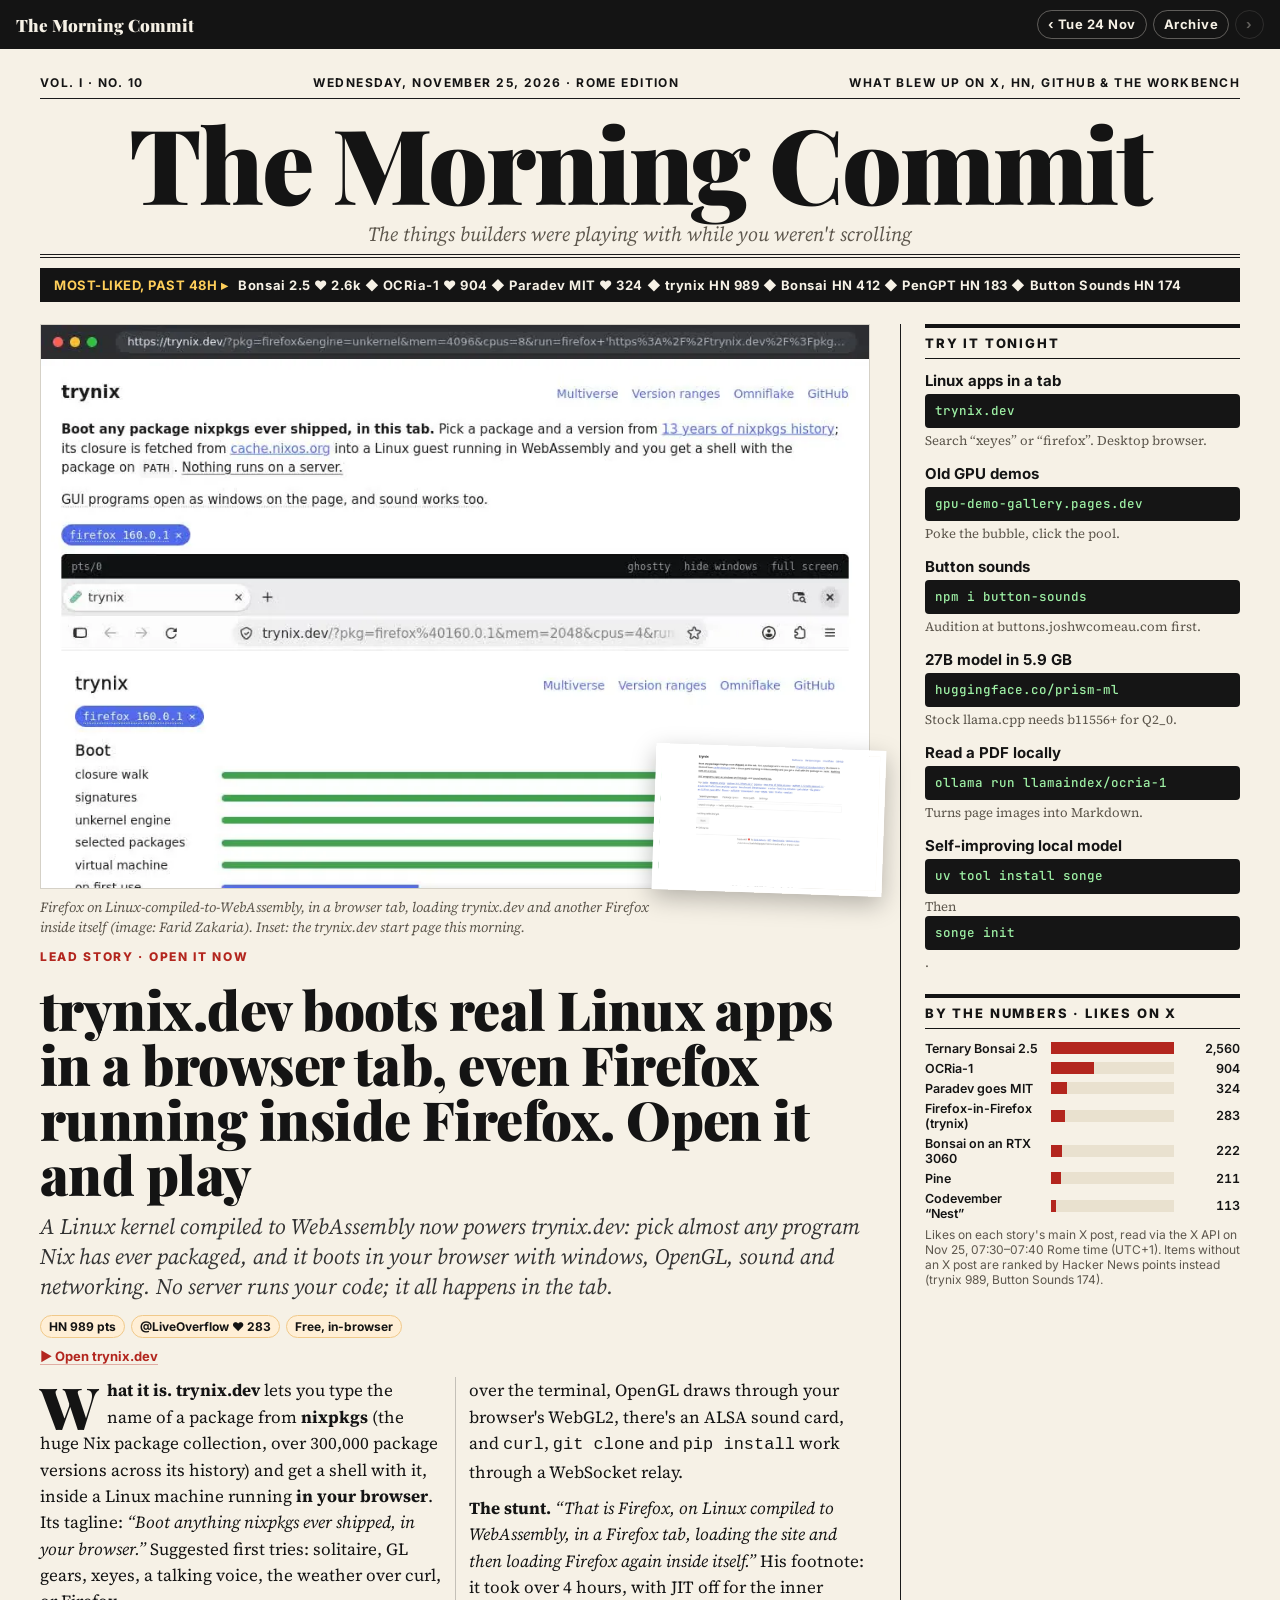
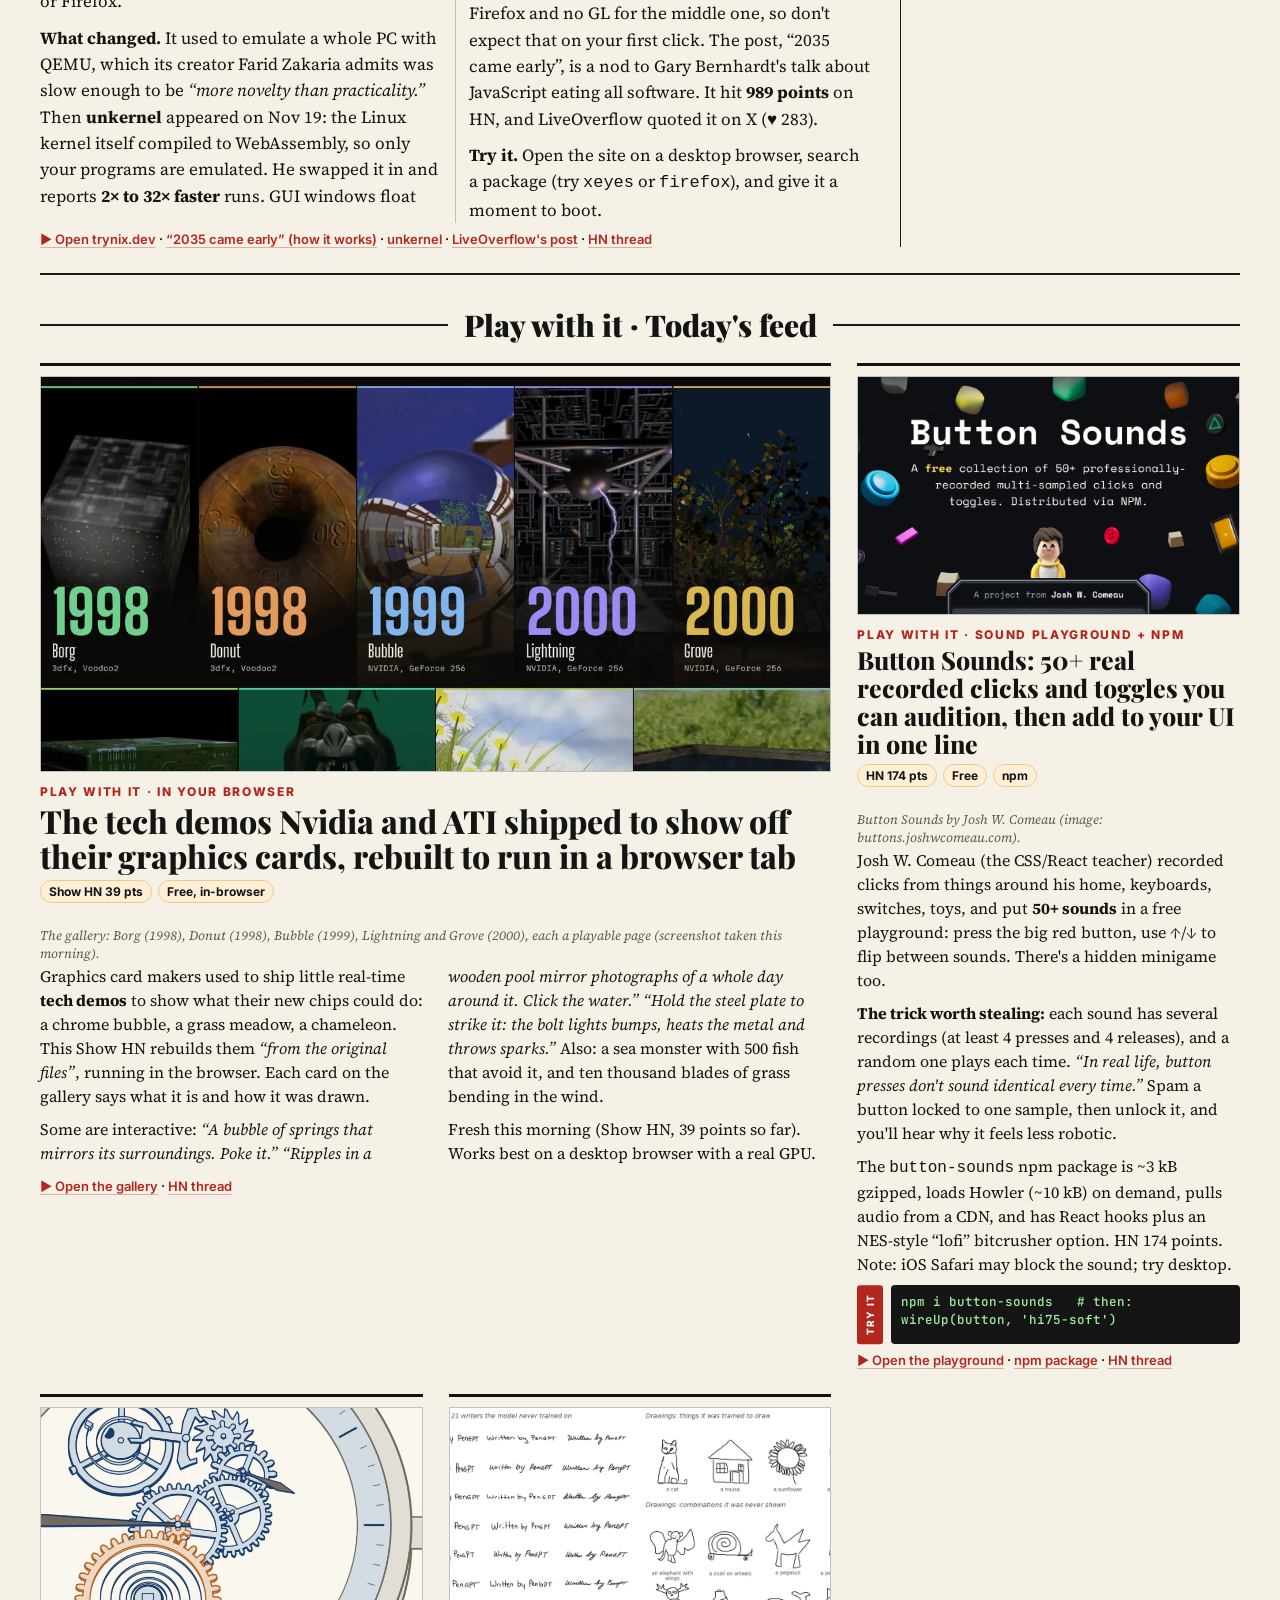
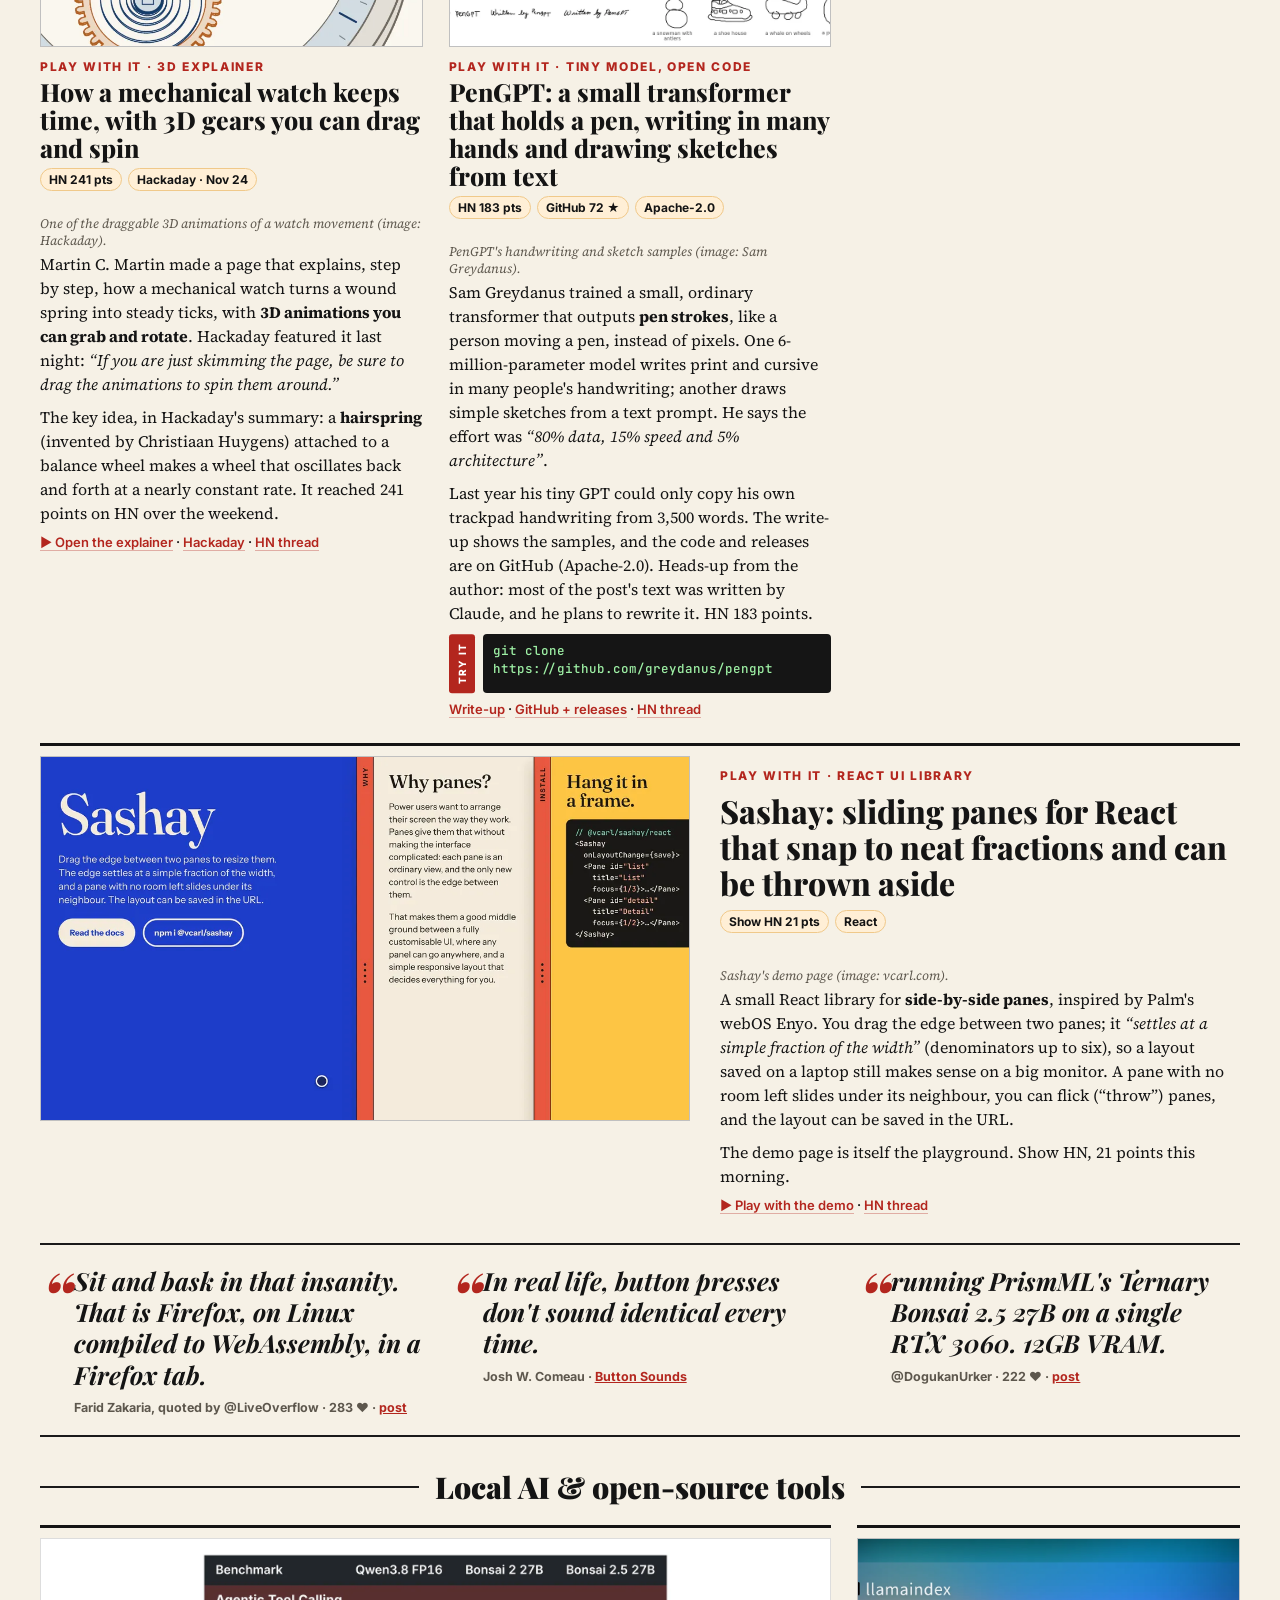
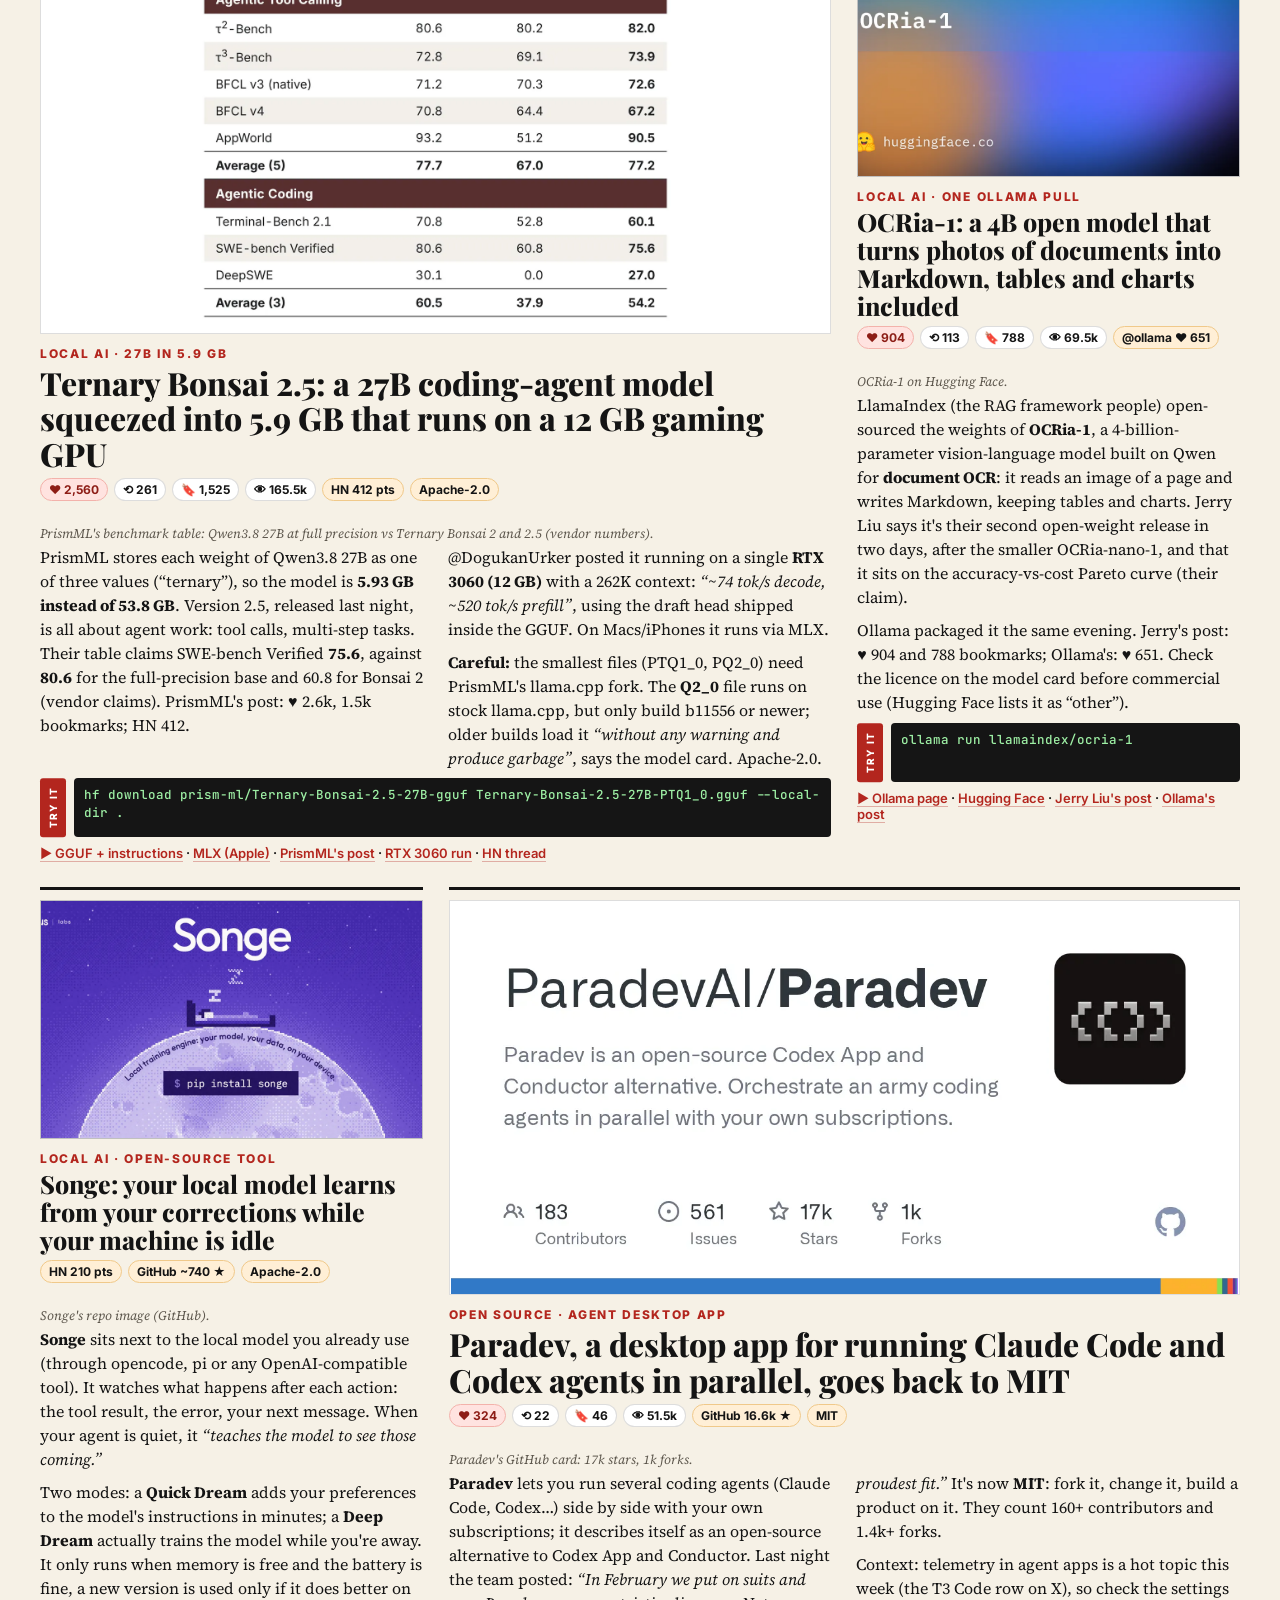
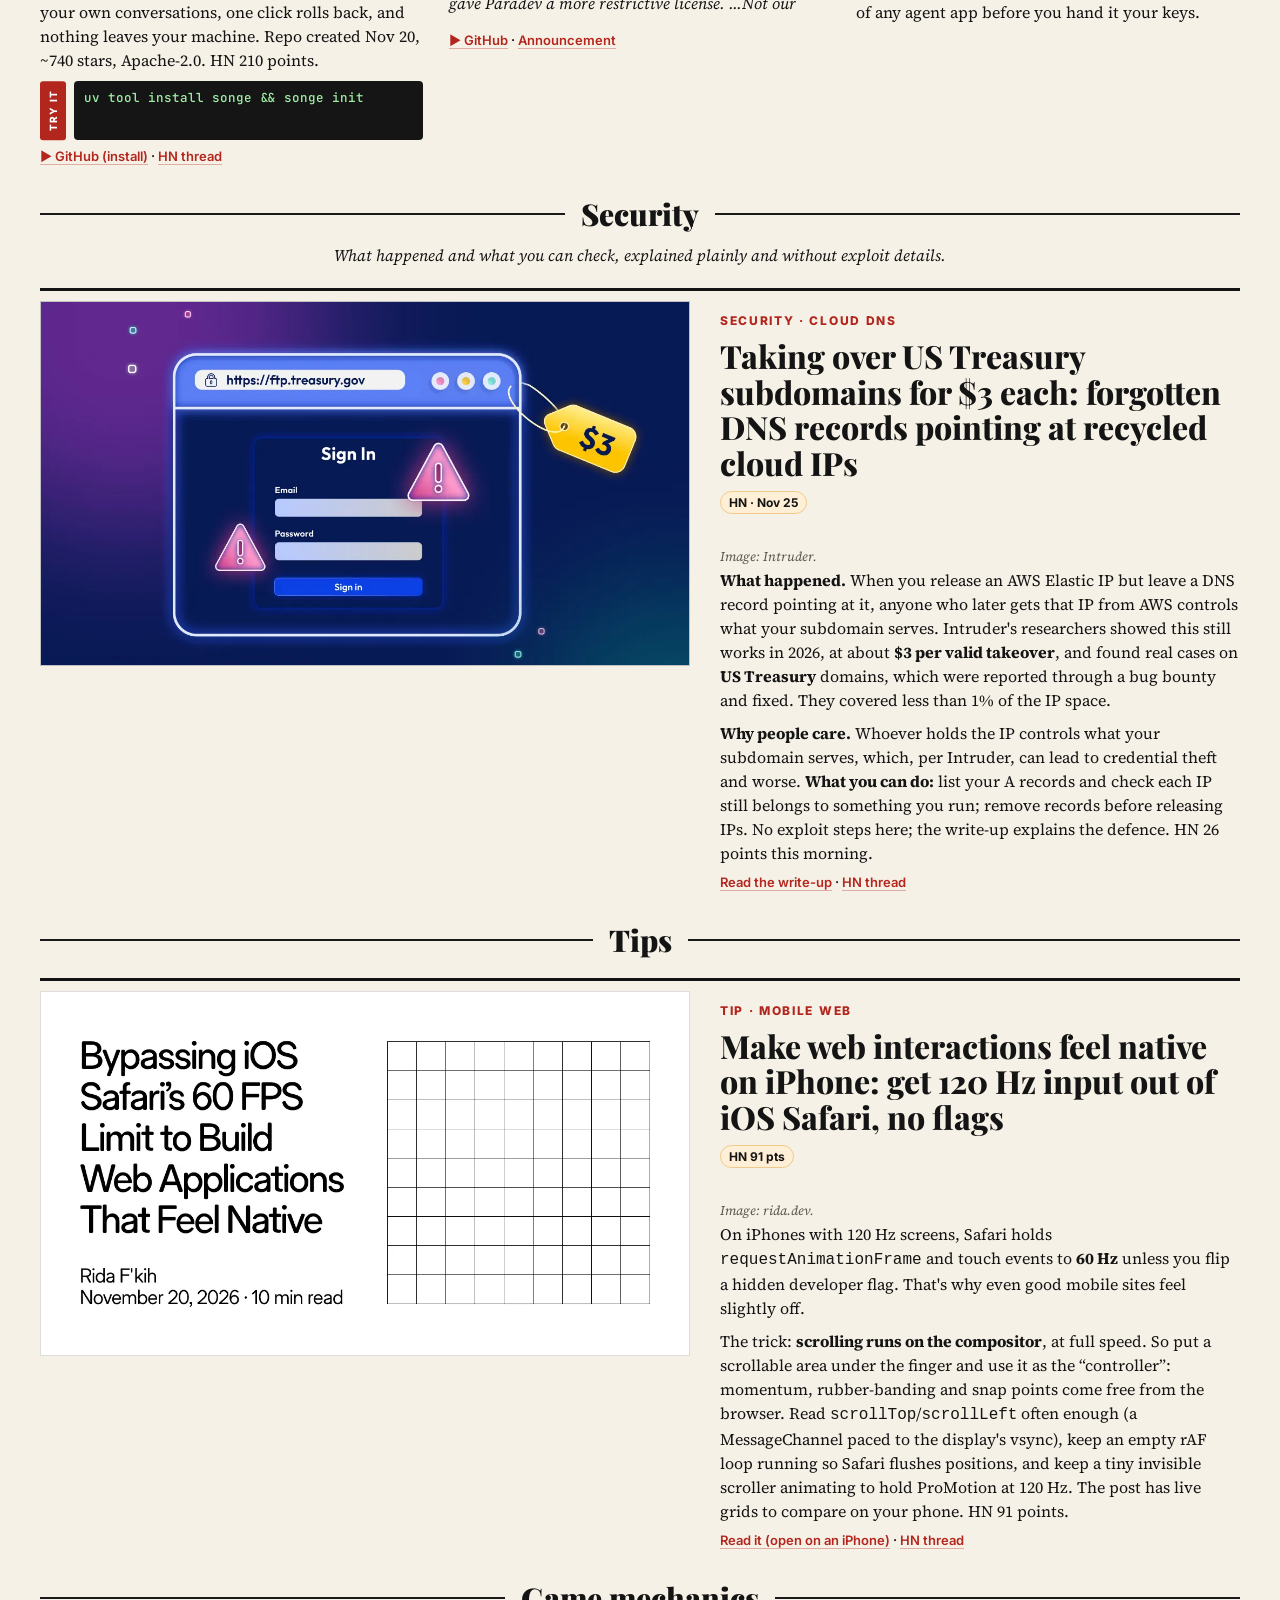
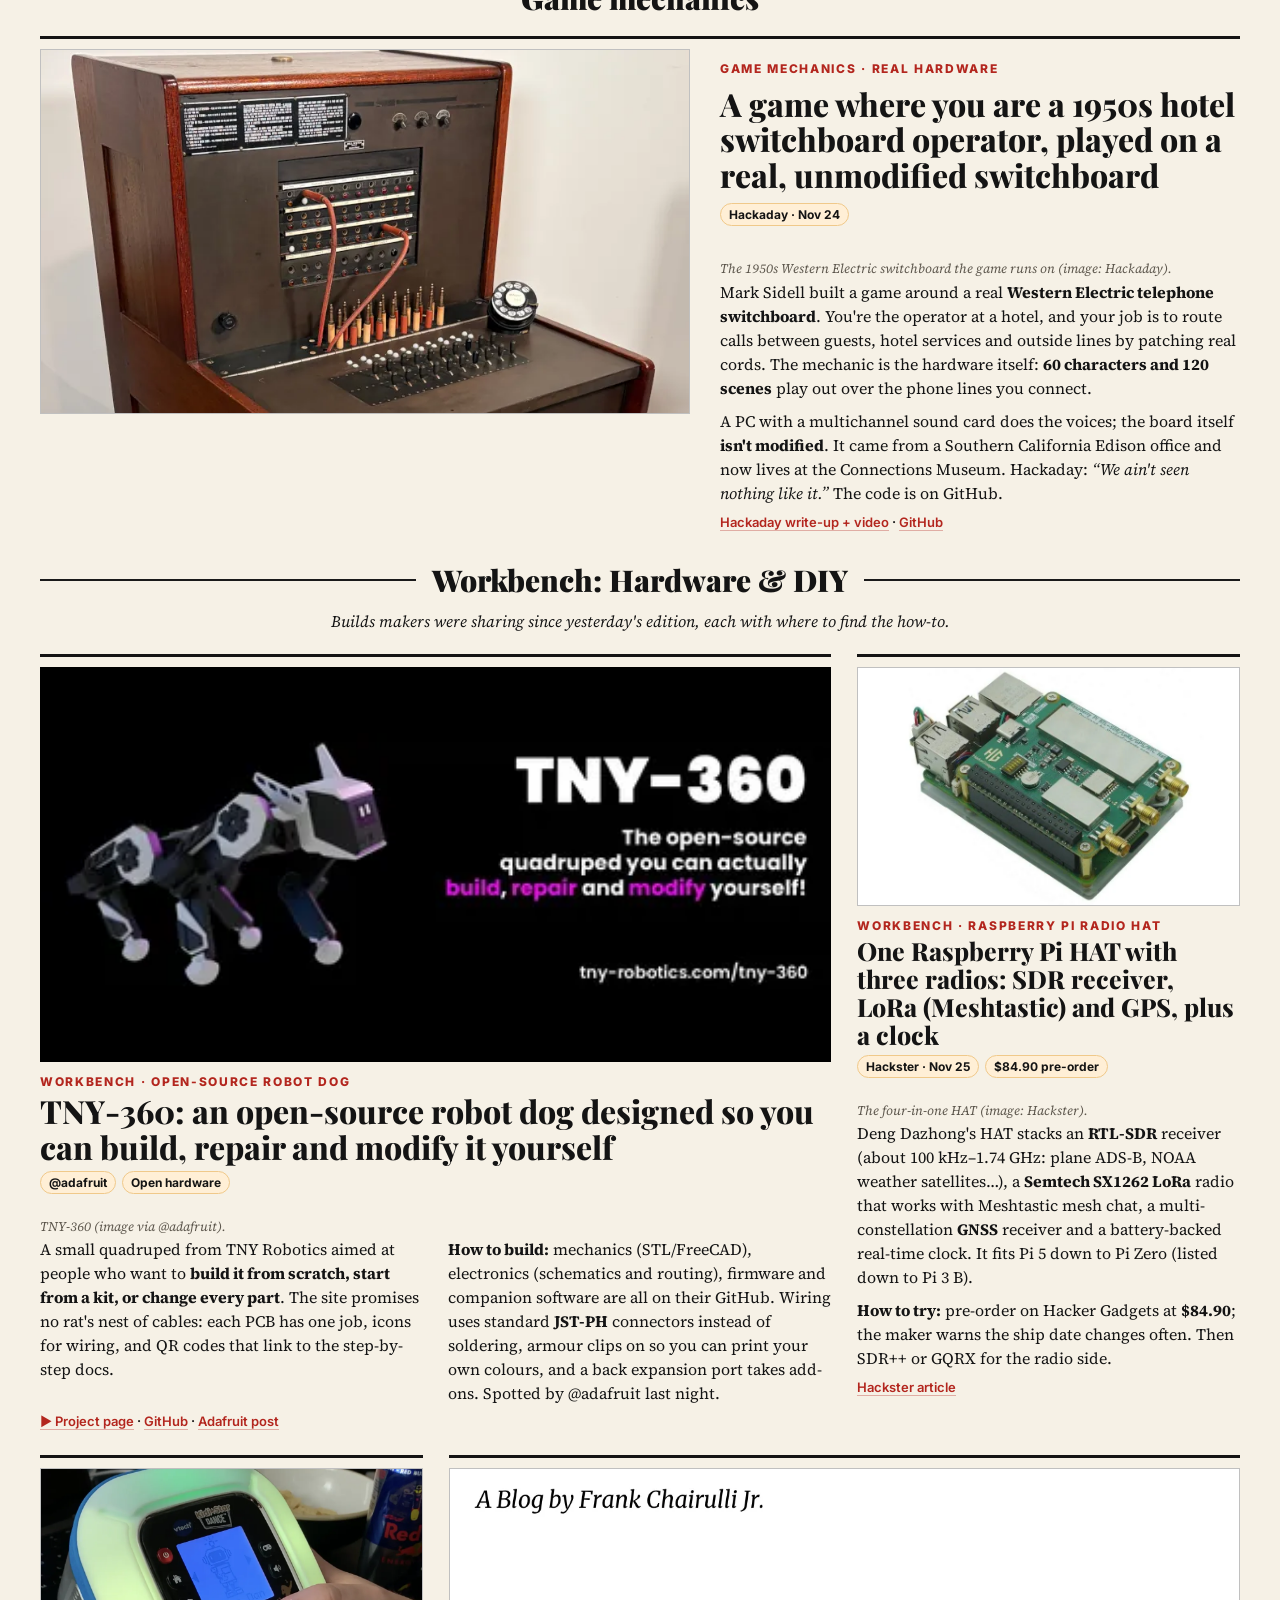
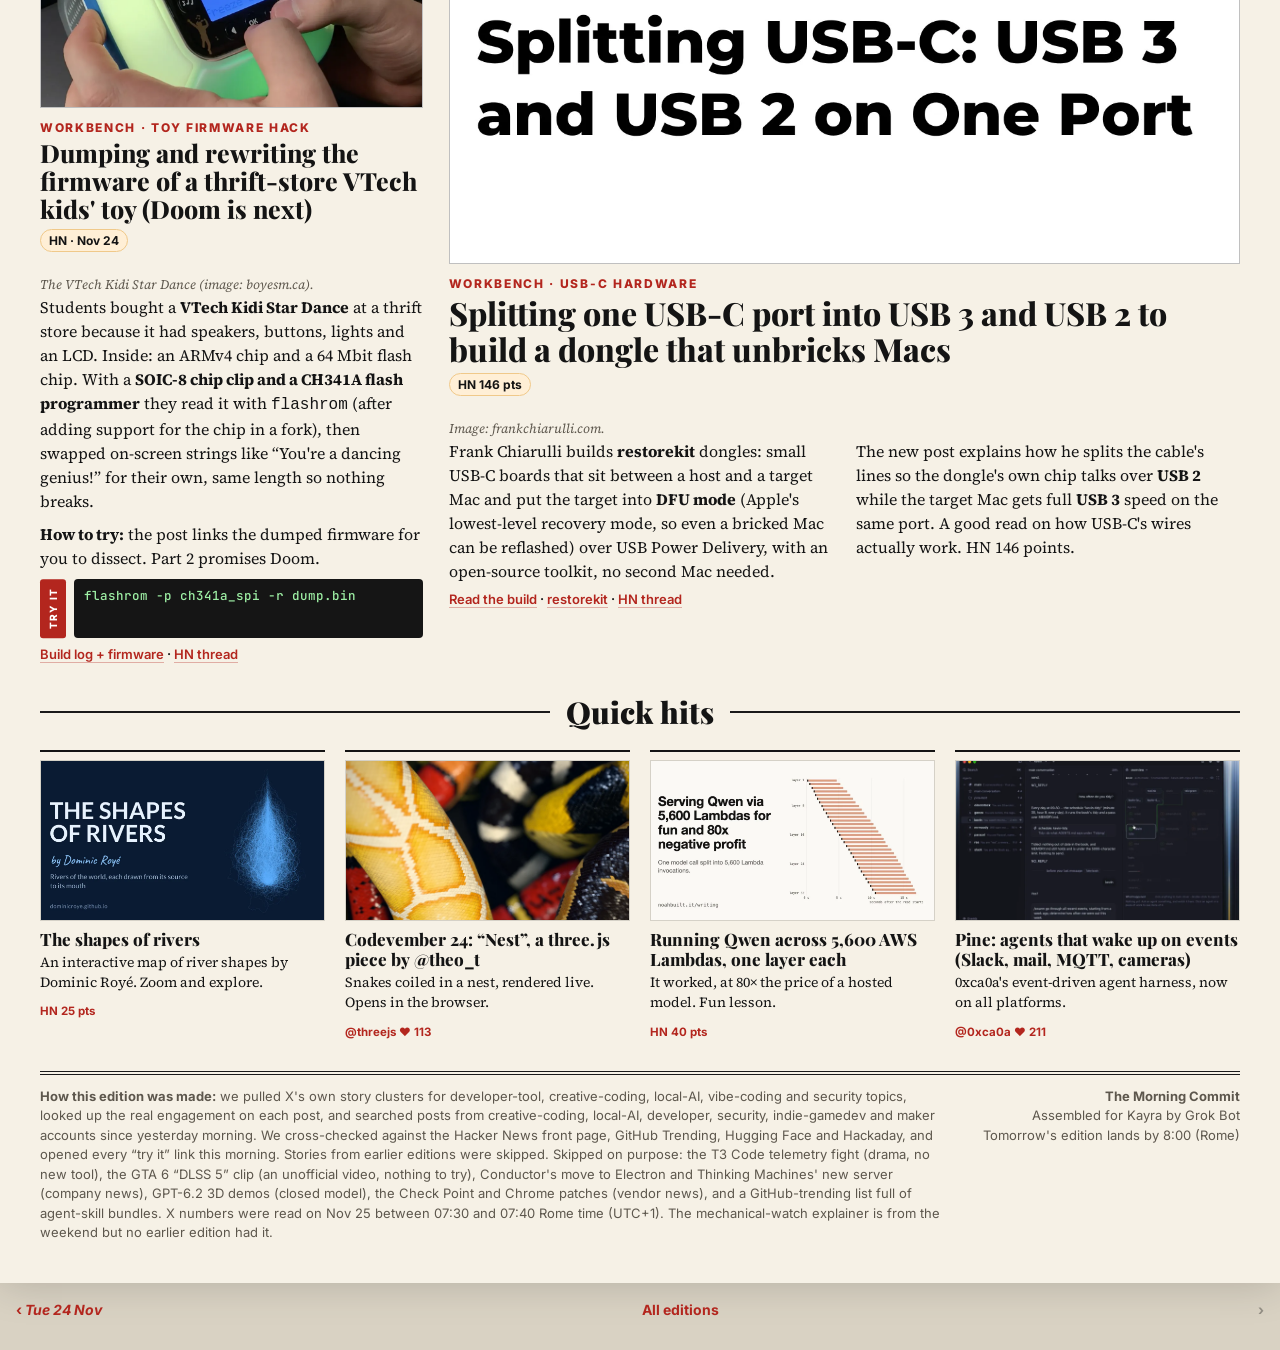
==== commit df68fef4: "Edition 2026-11-25" ====
--- a/index.html
+++ b/index.html
@@ -1,15 +1,16 @@
-<!doctype html><html lang="en"><head><base href="editions/2026-11-24/"><meta charset="utf-8"><meta name="viewport" content="width=device-width,initial-scale=1,viewport-fit=cover">
-<title>The Morning Commit, Tuesday, November 24, 2026</title>
-<meta name="description" content="Every browser you use today runs on one of three engines. Ladybird built a fourth, from the ground up, and you no longer have to compile it yourself: there&#x27;s a Mac download and Linux packages, with automatic updates.">
-<meta name="mc:lead" content="Ladybird, the browser with a brand-new engine written from scratch, is out in alpha. Download it and try your favourite sites">
-<meta name="mc:deck" content="Every browser you use today runs on one of three engines. Ladybird built a fourth, from the ground up, and you no longer have to compile it yourself: there&#x27;s a Mac download and Linux packages, with automatic updates.">
-<meta name="mc:thumb" content="img/ladybird_simon.webp">
+<!doctype html><html lang="en"><head><base href="editions/2026-11-25/"><meta charset="utf-8"><meta name="viewport" content="width=device-width,initial-scale=1,viewport-fit=cover">
+<title>The Morning Commit, Wednesday, November 25, 2026</title>
+<meta name="description" content="A Linux kernel compiled to WebAssembly now powers trynix.dev: pick almost any program Nix has ever packaged, and it boots in your browser with windows, OpenGL, sound and networking. No server runs your code; it all happens in the tab.">
+<meta name="mc:lead" content="trynix.dev boots real Linux apps in a browser tab, even Firefox running inside Firefox. Open it and play">
+<meta name="mc:deck" content="A Linux kernel compiled to WebAssembly now powers trynix.dev: pick almost any program Nix has ever packaged, and it boots in your browser with windows, OpenGL, sound and networking. No server runs your code; it all happens in the tab.">
+<meta name="mc:thumb" content="img/trynix_crop.webp">
 <link rel="preconnect" href="https://fonts.googleapis.com"><link rel="preconnect" href="https://fonts.gstatic.com" crossorigin><link href="https://fonts.googleapis.com/css2?family=Playfair+Display:ital,wght@0,700;0,900;1,700&family=Source+Serif+4:ital,opsz,wght@0,8..60,400;0,8..60,600;1,8..60,400&family=Inter:wght@500;700;800&family=JetBrains+Mono:wght@500&display=swap" rel="stylesheet">
-<link rel="stylesheet" href="../../assets/style.css?v=1795502847">
+<link rel="stylesheet" href="../../assets/style.css?v=1795589150">
 <style>
 .wb-intro{text-align:center;font-style:italic;margin:-8px auto 22px;max-width:640px}
 .section.sub{font-size:22px;margin-top:34px}
-#win4wine .ph>img:first-child,#nariq .ph>img:first-child,#gbench .ph>img:first-child{object-fit:contain;background:#fff}
+#bonsai .ph>img:first-child,#paradev .ph>img:first-child,#ios120 .ph>img:first-child,#tny360 .ph>img:first-child{object-fit:contain;background:#fff}
+#tny360 .ph>img:first-child{background:#000}
 .lead .hero .chart{width:34%}
 </style>
 <!--mc:head-->
@@ -23,38 +24,38 @@
 <meta name="mobile-web-app-capable" content="yes">
 <meta name="apple-mobile-web-app-status-bar-style" content="black-translucent">
 <meta name="apple-mobile-web-app-title" content="Morning Commit">
-<meta property="og:title" content="The Morning Commit · Tuesday, November 24, 2026">
-<meta property="og:description" content="Ladybird, the browser with a brand-new engine written from scratch, is out in alpha. Download it and try your favourite sites">
-<meta property="og:image" content="https://kayraucklnc.github.io/morning-commit/editions/2026-11-24/img/_thumb.webp">
+<meta property="og:title" content="The Morning Commit · Wednesday, November 25, 2026">
+<meta property="og:description" content="trynix.dev boots real Linux apps in a browser tab, even Firefox running inside Firefox. Open it and play">
+<meta property="og:image" content="https://kayraucklnc.github.io/morning-commit/editions/2026-11-25/img/_thumb.webp">
 <script>if(matchMedia("(max-width:760px)").matches)document.documentElement.classList.add("mc-phone");</script>
-<script defer src="../../assets/app.js?v=1795502847"></script>
+<script defer src="../../assets/app.js?v=1795589150"></script>
 <!--/mc:head-->
-<meta name="mc:built" content="1795502847">
+<meta name="mc:built" content="1795589150">
 </head>
-<body><!--mc:nav--><nav class="mcnav"><div class="in"><a class="home" href="../../">The Morning Commit</a><div class="pn"><a href="../../editions/2026-11-23/" rel="prev" aria-label="Older edition">‹ <i class="lbl">Mon 23 Nov</i></a><a href="../../archive/">Archive</a><span>›</span></div></div></nav><!--/mc:nav--><div class="paper">
-<div class="topline"><span>Vol. I · No. 9</span><span>Tuesday, November 24, 2026 · Rome edition</span><span>What blew up on X, HN, GitHub &amp; the workbench</span></div>
+<body><!--mc:nav--><nav class="mcnav"><div class="in"><a class="home" href="../../">The Morning Commit</a><div class="pn"><a href="../../editions/2026-11-24/" rel="prev" aria-label="Older edition">‹ <i class="lbl">Tue 24 Nov</i></a><a href="../../archive/">Archive</a><span>›</span></div></div></nav><!--/mc:nav--><div class="paper">
+<div class="topline"><span>Vol. I · No. 10</span><span>Wednesday, November 25, 2026 · Rome edition</span><span>What blew up on X, HN, GitHub &amp; the workbench</span></div>
 <header class="mast"><h1>The Morning Commit</h1><div class="tag">The things builders were playing with while you weren't scrolling</div></header>
-<div class="ticker"><b>MOST-LIKED, PAST 48H ▸</b>NO SPEAKER ♥ 25.8k ◆ Shirudo ♥ 14.3k ◆ Ladybird alpha ♥ 8.2k ◆ Spaceman ♥ 4.6k ◆ Agent board ♥ 3.5k ◆ gBench ♥ 1.7k ◆ Ladybird HN 1,684 ◆ ARM ref site HN 970</div>
-<nav class="liked" aria-label="Most-liked in the past 48 hours"><div class="liked-label">Most-liked, past 48h</div><div class="liked-track"><a class="chip" href="#nospeaker"><img src="img/nospk_crop.webp" alt=""><span class="chip-t">NO SPEAKER</span><span class="chip-n">♥ 25.8k</span></a><a class="chip" href="#shirudo"><img src="img/shirudo_p.webp" alt=""><span class="chip-t">Shirudo</span><span class="chip-n">♥ 14.3k</span></a><a class="chip" href="#ladybird"><img src="img/ladybird_simon.webp" alt=""><span class="chip-t">Ladybird</span><span class="chip-n">♥ 8.2k</span></a><a class="chip" href="#spaceman"><img src="img/spaceman_15.webp" alt=""><span class="chip-t">Spaceman</span><span class="chip-n">♥ 4.6k</span></a><a class="chip" href="#ascii"><img src="img/ascii_crop2.webp" alt=""><span class="chip-t">ASCII MMORPG</span><span class="chip-n">♥ 1.5k</span></a></div></nav>
+<div class="ticker"><b>MOST-LIKED, PAST 48H ▸</b>Bonsai 2.5 ♥ 2.6k ◆ OCRia-1 ♥ 904 ◆ Paradev MIT ♥ 324 ◆ trynix HN 989 ◆ Bonsai HN 412 ◆ PenGPT HN 183 ◆ Button Sounds HN 174</div>
+<nav class="liked" aria-label="Most-liked in the past 48 hours"><div class="liked-label">Most-liked, past 48h</div><div class="liked-track"><a class="chip" href="#trynix"><img src="img/trynix_crop.webp" alt=""><span class="chip-t">trynix</span><span class="chip-n">HN 989</span></a><a class="chip" href="#bonsai"><img src="img/bonsai.webp" alt=""><span class="chip-t">Bonsai 2.5</span><span class="chip-n">♥ 2.6k</span></a><a class="chip" href="#ocria"><img src="img/ocria.webp" alt=""><span class="chip-t">OCRia-1</span><span class="chip-n">♥ 904</span></a><a class="chip" href="#buttons"><img src="img/buttons.webp" alt=""><span class="chip-t">Button Sounds</span><span class="chip-n">HN 174</span></a><a class="chip" href="#paradev"><img src="img/paradev.webp" alt=""><span class="chip-t">Paradev</span><span class="chip-n">♥ 324</span></a></div></nav>
 
-<section class="lead" id="ladybird">
+<section class="lead" id="trynix">
  <div>
-  <figure class="hero"><img class="main" src="img/ladybird_simon.webp" alt="The Ladybird browser on macOS with four tabs open, running a video-compressor web app"><img class="chart" src="img/almonk.webp" alt="Ladybird showing a dark modern website"><figcaption>Ladybird alpha on a Mac, running Simon Willison's in-browser video compressor (image: simonwillison.net). Inset: @almonk's screenshot of a modern site rendered in Ladybird.</figcaption></figure>
-  <div class="kicker">Lead story · Download it tonight</div>
-  <h2>Ladybird, the browser with a brand-new engine written from scratch, is out in alpha. Download it and try your favourite sites</h2>
-  <p class="hook">Not Chrome, not Firefox, not WebKit: its own engine. Free alpha for Mac and Linux.</p>
-  <p class="deck">Every browser you use today runs on one of three engines. Ladybird built a fourth, from the ground up, and you no longer have to compile it yourself: there&#x27;s a Mac download and Linux packages, with automatic updates.</p>
-  <div class="badges"><span class="b like">♥ 8,163</span><span class="b rt">⟲ 1,005</span><span class="b sv">🔖 3,135</span><span class="b vw">👁 647.9k</span><span class="b ex">HN 1,684 pts</span><span class="b ex">GitHub 68k ★</span><span class="b ex">BSD-2</span></div>
-  <p class="links" style="margin-top:10px"><a href="https://ladybird.org/download/"><b>▶ Download Ladybird (macOS / Linux)</b></a></p>
+  <figure class="hero"><img class="main" src="img/trynix_crop.webp" alt="Firefox running inside trynix.dev, loading trynix.dev and Firefox again inside itself"><img class="chart" src="img/trynix_home.webp" alt="The trynix.dev start page"><figcaption>Firefox on Linux-compiled-to-WebAssembly, in a browser tab, loading trynix.dev and another Firefox inside itself (image: Farid Zakaria). Inset: the trynix.dev start page this morning.</figcaption></figure>
+  <div class="kicker">Lead story · Open it now</div>
+  <h2>trynix.dev boots real Linux apps in a browser tab, even Firefox running inside Firefox. Open it and play</h2>
+  <p class="hook">Solitaire, GL gears, xeyes, curl, even Firefox: real Linux programs, in a tab.</p>
+  <p class="deck">A Linux kernel compiled to WebAssembly now powers trynix.dev: pick almost any program Nix has ever packaged, and it boots in your browser with windows, OpenGL, sound and networking. No server runs your code; it all happens in the tab.</p>
+  <div class="badges"><span class="b ex">HN 989 pts</span><span class="b ex">@LiveOverflow ♥ 283</span><span class="b ex">Free, in-browser</span></div>
+  <p class="links" style="margin-top:10px"><a href="https://trynix.dev/"><b>▶ Open trynix.dev</b></a></p>
   <details class="more lead-more">
   <summary>Read the story</summary>
   <div class="cols">
-   <p><b>What it is.</b> Chrome, Edge, Brave and Arc all run Google's Blink engine; Safari runs WebKit; Firefox runs Gecko. <b>Ladybird</b> is a fourth, <b>independent</b> engine: its own HTML parser, CSS engine, layout and JavaScript, even WebAssembly. Per Simon Willison, it borrows only a few outside pieces (HarfBuzz for text, Skia for 2D graphics, ffmpeg for video, SQLite). It grew out of the SerenityOS hobby OS and is run by a non-profit.</p>
-   <p><b>What's new.</b> The project's post: <i>“Ladybird is now in alpha. You can download it for macOS and Linux.”</i> Until yesterday you had to build it from source. The alpha is a <b>rolling channel with automatic updates</b>. They're honest that some sites won't work and it will crash sometimes; you can report a broken site from inside the browser. And: <i>“We want security nerds to hack it!”</i></p>
-   <p><b>Why people are excited.</b> It was the top story on Hacker News (1,684 points). Simon Willison tried it all day: <i>“It feels fast, the UI is lightweight and intuitive, and most of the websites I've tried to load in it have worked as they should.”</i> Theo Browne: <i>“I used to think this was the dumbest project ever. Agents have fundamentally changed my math.”</i> @almonk: <i>“after a year of chromium wrappers, Arc-knockoffs … here is a foundational new browser engine.”</i></p>
-   <p><b>Try it.</b> macOS: a 71 MB disk image for Apple silicon (macOS 14.4+). Linux: Flatpak (recommended), or apt for Ubuntu 24.04/26.04/26.10 and rpm for Fedora 44. Build sites? Ladybird supports <b>WebDriver</b> and the <b>Firefox DevTools protocol</b>, so you can point your tests at it. Current build: 2026.47.7.</p>
+   <p><b>What it is.</b> <b>trynix.dev</b> lets you type the name of a package from <b>nixpkgs</b> (the huge Nix package collection, over 300,000 package versions across its history) and get a shell with it, inside a Linux machine running <b>in your browser</b>. Its tagline: <i>“Boot anything nixpkgs ever shipped, in your browser.”</i> Suggested first tries: solitaire, GL gears, xeyes, a talking voice, the weather over curl, or Firefox.</p>
+   <p><b>What changed.</b> It used to emulate a whole PC with QEMU, which its creator Farid Zakaria admits was slow enough to be <i>“more novelty than practicality.”</i> Then <b>unkernel</b> appeared on Nov 19: the Linux kernel itself compiled to WebAssembly, so only your programs are emulated. He swapped it in and reports <b>2× to 32× faster</b> runs. GUI windows float over the terminal, OpenGL draws through your browser's WebGL2, there's an ALSA sound card, and <code>curl</code>, <code>git clone</code> and <code>pip install</code> work through a WebSocket relay.</p>
+   <p><b>The stunt.</b> <i>“That is Firefox, on Linux compiled to WebAssembly, in a Firefox tab, loading the site and then loading Firefox again inside itself.”</i> His footnote: it took over 4 hours, with JIT off for the inner Firefox and no GL for the middle one, so don't expect that on your first click. The post, “2035 came early”, is a nod to Gary Bernhardt's talk about JavaScript eating all software. It hit <b>989 points</b> on HN, and LiveOverflow quoted it on X (♥ 283).</p>
+   <p><b>Try it.</b> Open the site on a desktop browser, search a package (try <code>xeyes</code> or <code>firefox</code>), and give it a moment to boot.</p>
   </div>
-  <div class="links"><a href="https://ladybird.org/download/">▶ Download page</a> · <a href="https://ladybird.org/posts/alpha/">Alpha announcement</a> · <a href="https://simonwillison.net/2026/Nov/23/ladybird/">Simon Willison&#x27;s notes</a> · <a href="https://x.com/ladybirdbrowser/status/2124895696516202969">X post by @ladybirdbrowser</a> · <a href="https://github.com/LadybirdBrowser/ladybird">GitHub</a> · <a href="https://news.ycombinator.com/item?id=50614249">HN thread</a></div>
+  <div class="links"><a href="https://trynix.dev/">▶ Open trynix.dev</a> · <a href="https://fzakaria.com/2026/11/23/2035-came-early">“2035 came early” (how it works)</a> · <a href="https://unkernel.dev">unkernel</a> · <a href="https://x.com/LiveOverflow/status/2125362067628806347">LiveOverflow&#x27;s post</a> · <a href="https://news.ycombinator.com/item?id=50624497">HN thread</a></div>
   </details>
  </div>
  <aside class="side">
@@ -62,53 +63,55 @@
   <summary>Try it tonight</summary>
   <div class="boxh">Try it tonight</div>
   <div class="try"><ul>
-   <li><b>A brand-new browser</b><code>ladybird.org/download</code><small>Mac (Apple silicon) or Linux Flatpak. Try your own site.</small></li>
-   <li><b>Make the trackpad talk</b><code>curl -fsSL a90.com/nospeaker | sh</code><small>Force Touch trackpad. Laptop on a table.</small></li>
-   <li><b>Tile your Mac</b><code>anoma.ly/spaceman</code><small>Turn off other window managers first.</small></li>
-   <li><b>Instant charts</b><code>lite.datasette.io/?install=datasette-charts</code><small>Runs fully in your browser.</small></li>
-   <li><b>Grade your local model</b><code>pip install gbench</code><small>Point it at Ollama's endpoint.</small></li>
-   <li><b>SSH keys off disk</b><code>ssh-add -L</code><small>After moving keys into your password manager's agent.</small></li>
+   <li><b>Linux apps in a tab</b><code>trynix.dev</code><small>Search “xeyes” or “firefox”. Desktop browser.</small></li>
+   <li><b>Old GPU demos</b><code>gpu-demo-gallery.pages.dev</code><small>Poke the bubble, click the pool.</small></li>
+   <li><b>Button sounds</b><code>npm i button-sounds</code><small>Audition at buttons.joshwcomeau.com first.</small></li>
+   <li><b>27B model in 5.9 GB</b><code>huggingface.co/prism-ml</code><small>Stock llama.cpp needs b11556+ for Q2_0.</small></li>
+   <li><b>Read a PDF locally</b><code>ollama run llamaindex/ocria-1</code><small>Turns page images into Markdown.</small></li>
+   <li><b>Self-improving local model</b><code>uv tool install songe</code><small>Then <code>songe init</code>.</small></li>
   </ul></div>
-  <div class="numbers"><div class="boxh">By the numbers · likes on X</div><div class="bar"><span class="bl">NO SPEAKER trackpad</span><span class="bt"><i style="width:100.0%"></i></span><span class="bn">25,838</span></div><div class="bar"><span class="bl">Shirudo</span><span class="bt"><i style="width:55.5%"></i></span><span class="bn">14,336</span></div><div class="bar"><span class="bl">Ladybird alpha</span><span class="bt"><i style="width:31.6%"></i></span><span class="bn">8,163</span></div><div class="bar"><span class="bl">Spaceman WM</span><span class="bt"><i style="width:17.8%"></i></span><span class="bn">4,588</span></div><div class="bar"><span class="bl">Agent board idea</span><span class="bt"><i style="width:13.4%"></i></span><span class="bn">3,475</span></div><div class="bar"><span class="bl">gBench</span><span class="bt"><i style="width:6.4%"></i></span><span class="bn">1,661</span></div><div class="bar"><span class="bl">ASCII MMORPG clip</span><span class="bt"><i style="width:5.9%"></i></span><span class="bn">1,516</span></div><div class="bar"><span class="bl">Procgen-Hy4</span><span class="bt"><i style="width:0.8%"></i></span><span class="bn">205</span></div><div class="src">Likes on each story's main X post, read via the X API on Nov 24, 07:38–07:45 Rome time (UTC+1). NO SPEAKER was posted Saturday; the rest since Sunday evening.</div></div>
+  <div class="numbers"><div class="boxh">By the numbers · likes on X</div><div class="bar"><span class="bl">Ternary Bonsai 2.5</span><span class="bt"><i style="width:100.0%"></i></span><span class="bn">2,560</span></div><div class="bar"><span class="bl">OCRia-1</span><span class="bt"><i style="width:35.3%"></i></span><span class="bn">904</span></div><div class="bar"><span class="bl">Paradev goes MIT</span><span class="bt"><i style="width:12.7%"></i></span><span class="bn">324</span></div><div class="bar"><span class="bl">Firefox-in-Firefox (trynix)</span><span class="bt"><i style="width:11.1%"></i></span><span class="bn">283</span></div><div class="bar"><span class="bl">Bonsai on an RTX 3060</span><span class="bt"><i style="width:8.7%"></i></span><span class="bn">222</span></div><div class="bar"><span class="bl">Pine</span><span class="bt"><i style="width:8.2%"></i></span><span class="bn">211</span></div><div class="bar"><span class="bl">Codevember “Nest”</span><span class="bt"><i style="width:4.4%"></i></span><span class="bn">113</span></div><div class="src">Likes on each story's main X post, read via the X API on Nov 25, 07:30–07:40 Rome time (UTC+1). Items without an X post are ranked by Hacker News points instead (trynix 989, Button Sounds 174).</div></div>
   </details>
  </aside>
 </section>
 
 <div class="section">Play with it · Today's feed</div>
 <div class="grid">
- <article class="card wide" id="nospeaker"><figure><div class="ph"><img src="img/nospk_crop.webp" alt=""></div></figure><div class="kicker">Play with it · one command, Mac</div><h3>NO SPEAKER makes a MacBook&#x27;s trackpad talk, sing and rap with its haptic motor, speakers muted</h3><p class="hook">Mute your Mac. The trackpad still talks. One curl command, about 90 seconds.</p><div class="badges"><span class="b like">♥ 25.8k</span><span class="b sv">🔖 11.4k</span><span class="b vw">👁 2.4M</span><span class="b ex">HN 306 pts</span><span class="b ex">GitHub ~1.5k ★</span><span class="b ex">MIT</span></div><details class="more"><summary>Read the story</summary><figcaption>Frame from @codycollier&#x27;s demo: the Mac&#x27;s speakers are muted while NO SPEAKER sweeps the trackpad&#x27;s motor to 977 Hz.</figcaption><div class="txt"><p>There's no speaker in a MacBook trackpad, just a small haptic motor that taps the glass so you “feel” a click. <b>NO SPEAKER</b> drives that motor up to <b>4,000 times a second</b>, fast enough to make audible sound, and shapes it into a voice. In the README's words: <i>“It talks, sings, raps, and becomes an instrument under your finger.”</i></p><p>Cody Collier's demo post (Saturday afternoon) became the most-liked dev post of the weekend: <b>25.8k likes and 11.4k bookmarks</b>, and it reached 306 points on Hacker News on Sunday. The repo was created on Nov 22 and already has about 1,550 stars. It's one Swift program, MIT licence.</p><p><b>Needs:</b> a Force Touch trackpad (MacBooks from 2015 on, or a Magic Trackpad 2+), macOS 12+, and Xcode or the Command Line Tools. Put the laptop on a table, not your lap, and hands off the glass. Try <code>--voice Daniel</code> or <code>--sweep</code> (100 Hz to 4 kHz).</p></div><div class="tryit"><span>TRY IT</span><code>curl -fsSL a90.com/nospeaker | sh</code></div><div class="links"><a href="https://github.com/os6/nospeaker">▶ Install (README)</a> · <a href="https://x.com/codycollier/status/2124505859883716918">Demo with sound on X</a> · <a href="https://news.ycombinator.com/item?id=50610318">HN thread</a></div></details></article>
- <article class="card" id="spaceman"><figure><div class="ph"><img src="img/spaceman_15.webp" alt=""></div></figure><div class="kicker">Play with it · Mac app</div><h3>Spaceman: a free tiling window manager for Mac, launched with a video people called genuinely scary</h3><p class="hook">Option-1, 2, 3 jumps to a full-screen app or workspace. Free, MIT, Apple silicon.</p><div class="badges"><span class="b like">♥ 4,588</span><span class="b sv">🔖 2,895</span><span class="b vw">👁 474.9k</span><span class="b ex">GitHub 266 ★</span><span class="b ex">MIT</span></div><details class="more"><summary>Read the story</summary><figcaption>From Kit Langton&#x27;s horror-movie-style launch video: Spaceman tiling five apps on one workspace, with the workspace HUD at the bottom.</figcaption><div class="txt"><p><b>Spaceman</b> tiles your Mac windows into neat layouts and gives you ten numbered workspaces (1–5 on the main display, 6–10 on a second one), a little HUD showing where you are, drag-to-rearrange and a local command-line tool. It's from Kit Langton at Anomaly, the team behind the Hex dictation app.</p><p>The launch post (4.6k likes, <b>2.9k bookmarks</b>) is a short thriller that happens to be a product demo; @thdxr quoted it with <i>“this video genuinely scared me”</i>. In replies Kit explains how he actually uses it: <i>“the ability to just hit option 1, 2, 3, etc. to immediately jump between fully maximized windows of particular apps.”</i> He pushed version 0.3.3 overnight with focus fixes.</p><p><b>Before you install:</b> the README says to turn off AeroSpace, yabai, Amethyst or any other window manager first, or they'll fight over the same windows. It uses macOS Accessibility permissions, needs no SIP changes, and is a signed, notarized preview for Apple silicon. MIT licence.</p></div><div class="tryit"><span>TRY IT</span><code>curl -fL https://anoma.ly/spaceman/download/macos-arm64 -o /tmp/Spaceman.zip &amp;&amp; ditto -x -k /tmp/Spaceman.zip /Applications &amp;&amp; open /Applications/Spaceman.app</code></div><div class="links"><a href="https://anoma.ly/spaceman/download/macos-arm64">▶ Download for Apple silicon</a> · <a href="https://anoma.ly/spaceman">Website</a> · <a href="https://github.com/anomalyco/spaceman">GitHub</a> · <a href="https://x.com/kitlangton/status/2124929281352671499">Launch video on X</a></div></details></article>
- <article class="card" id="dscharts"><figure><div class="ph"><img src="img/dscharts.webp" alt=""></div></figure><div class="kicker">Play with it · in the browser</div><h3>datasette-charts: drop any table in and it suggests credible charts, all in a browser tab</h3><p class="hook">Simon Willison&#x27;s new plugin picks charts for any data. Try it in Datasette Lite, no install.</p><div class="badges"><span class="b like">♥ 155</span><span class="b sv">🔖 123</span><span class="b vw">👁 21.7k</span><span class="b ex">Open source</span></div><details class="more"><summary>Read the story</summary><figcaption>datasette-charts suggesting chart types from the data itself (image: simonwillison.net).</figcaption><div class="txt"><p><b>Datasette</b> is Simon Willison's open-source tool for exploring SQLite databases in the browser. His new <b>datasette-charts</b> plugin looks at whatever table or SQL query you have open, shows a row of <b>suggested chart thumbnails</b> built from your real data, and opens the full chart with editing tools when you click one. It uses D3 and Observable Plot under the hood.</p><p>Two nice details: the charts aggregate <b>all rows</b>, not just the first page of 100, and the chart's state lives in the URL fragment, so you can bookmark or share a chart. He says he built it <i>“with a lot of help from Fable 5.2.”</i></p><p>The demo runs entirely in your browser via <b>Datasette Lite</b> (Python compiled to WebAssembly).</p></div><div class="tryit"><span>TRY IT</span><code>datasette install datasette-charts</code></div><div class="links"><a href="https://lite.datasette.io/?install=datasette-charts">▶ Try it in Datasette Lite</a> · <a href="https://simonwillison.net/2026/Nov/23/datasette-charts/">Simon&#x27;s write-up</a> · <a href="https://x.com/simonw/status/2125007029442114041">X post</a></div></details></article>
- <article class="card wide" id="win4wine"><figure><div class="ph"><img src="img/win4wine_og.webp" alt=""></div></figure><div class="kicker">Play with it · Linux, in a VM</div><h3>win4wine: use the real Windows XP taskbar and Start menu as your Linux desktop, running on Wine</h3><p class="hook">XP&#x27;s actual explorer.exe as a Linux desktop shell. Your Linux apps get XP window frames.</p><div class="badges"><span class="b ex">HN 228 pts</span><span class="b ex">GitHub 317 ★</span><span class="b ex">LGPL-2.1</span></div><details class="more"><summary>Read the story</summary><figcaption>GitHub card for win4wine.</figcaption><div class="txt"><p>A Japanese hobby project that runs Windows XP's own <b>explorer.exe</b> on a patched Wine as the <b>desktop shell for Linux</b>. The taskbar, Start menu, desktop and folder windows are the genuine XP ones, and your Linux apps show up in XP frames on the XP taskbar.</p><p>No Microsoft files are included: the installer pulls only the needed files from <b>your own XP ISO</b>. No ISO? It can use the ReactOS shell instead (a Windows 2000-style classic look). It reached 228 points on Hacker News on Sunday.</p><p><b>Be warned:</b> the author calls it a personal experiment, only tested on a <b>fresh Debian 13</b> via the install script, and recommends a VM. It builds Wine from source, which takes about 1.5 hours on 4 cores. LGPL-2.1.</p></div><div class="tryit"><span>TRY IT</span><code>git clone https://github.com/mikuta0407/win4wine.git ~/win4wine   # then follow INSTALL.md, in a Debian 13 VM</code></div><div class="links"><a href="https://github.com/mikuta0407/win4wine">▶ GitHub (install steps)</a> · <a href="https://news.ycombinator.com/item?id=50610743">HN thread</a></div></details></article>
+ <article class="card wide" id="gpudemos"><figure><div class="ph"><img src="img/gpudemo.webp" alt=""></div></figure><div class="kicker">Play with it · in your browser</div><h3>The tech demos Nvidia and ATI shipped to show off their graphics cards, rebuilt to run in a browser tab</h3><p class="hook">1998–2000s GPU showpieces you can poke: a bubble, a sea monster, a wooden pool.</p><div class="badges"><span class="b ex">Show HN 39 pts</span><span class="b ex">Free, in-browser</span></div><details class="more"><summary>Read the story</summary><figcaption>The gallery: Borg (1998), Donut (1998), Bubble (1999), Lightning and Grove (2000), each a playable page (screenshot taken this morning).</figcaption><div class="txt"><p>Graphics card makers used to ship little real-time <b>tech demos</b> to show what their new chips could do: a chrome bubble, a grass meadow, a chameleon. This Show HN rebuilds them <i>“from the original files”</i>, running in the browser. Each card on the gallery says what it is and how it was drawn.</p><p>Some are interactive: <i>“A bubble of springs that mirrors its surroundings. Poke it.”</i> <i>“Ripples in a wooden pool mirror photographs of a whole day around it. Click the water.”</i> <i>“Hold the steel plate to strike it: the bolt lights bumps, heats the metal and throws sparks.”</i> Also: a sea monster with 500 fish that avoid it, and ten thousand blades of grass bending in the wind.</p><p>Fresh this morning (Show HN, 39 points so far). Works best on a desktop browser with a real GPU.</p></div><div class="links"><a href="https://gpu-demo-gallery.pages.dev/">▶ Open the gallery</a> · <a href="https://news.ycombinator.com/item?id=50638503">HN thread</a></div></details></article>
+ <article class="card" id="buttons"><figure><div class="ph"><img src="img/buttons.webp" alt=""></div></figure><div class="kicker">Play with it · sound playground + npm</div><h3>Button Sounds: 50+ real recorded clicks and toggles you can audition, then add to your UI in one line</h3><p class="hook">Press the big red button, pick a “thocky” keyboard, then npm install it.</p><div class="badges"><span class="b ex">HN 174 pts</span><span class="b ex">Free</span><span class="b ex">npm</span></div><details class="more"><summary>Read the story</summary><figcaption>Button Sounds by Josh W. Comeau (image: buttons.joshwcomeau.com).</figcaption><div class="txt"><p>Josh W. Comeau (the CSS/React teacher) recorded clicks from things around his home, keyboards, switches, toys, and put <b>50+ sounds</b> in a free playground: press the big red button, use ↑/↓ to flip between sounds. There's a hidden minigame too.</p><p><b>The trick worth stealing:</b> each sound has several recordings (at least 4 presses and 4 releases), and a random one plays each time. <i>“In real life, button presses don't sound identical every time.”</i> Spam a button locked to one sample, then unlock it, and you'll hear why it feels less robotic.</p><p>The <code>button-sounds</code> npm package is ~3 kB gzipped, loads Howler (~10 kB) on demand, pulls audio from a CDN, and has React hooks plus an NES-style “lofi” bitcrusher option. HN 174 points. Note: iOS Safari may block the sound; try desktop.</p></div><div class="tryit"><span>TRY IT</span><code>npm i button-sounds   # then: wireUp(button, &#x27;hi75-soft&#x27;)</code></div><div class="links"><a href="https://buttons.joshwcomeau.com/">▶ Open the playground</a> · <a href="https://www.npmjs.com/package/button-sounds">npm package</a> · <a href="https://news.ycombinator.com/item?id=50638032">HN thread</a></div></details></article>
+ <article class="card" id="watch"><figure><div class="ph"><img src="img/watch.webp" alt=""></div></figure><div class="kicker">Play with it · 3D explainer</div><h3>How a mechanical watch keeps time, with 3D gears you can drag and spin</h3><p class="hook">Mainspring, escapement, hairspring: spin each part around until it clicks.</p><div class="badges"><span class="b ex">HN 241 pts</span><span class="b ex">Hackaday · Nov 24</span></div><details class="more"><summary>Read the story</summary><figcaption>One of the draggable 3D animations of a watch movement (image: Hackaday).</figcaption><div class="txt"><p>Martin C. Martin made a page that explains, step by step, how a mechanical watch turns a wound spring into steady ticks, with <b>3D animations you can grab and rotate</b>. Hackaday featured it last night: <i>“If you are just skimming the page, be sure to drag the animations to spin them around.”</i></p><p>The key idea, in Hackaday's summary: a <b>hairspring</b> (invented by Christiaan Huygens) attached to a balance wheel makes a wheel that oscillates back and forth at a nearly constant rate. It reached 241 points on HN over the weekend.</p></div><div class="links"><a href="https://martincmartin.github.io/slidev-stem/watches/article/1/">▶ Open the explainer</a> · <a href="https://hackaday.com/2026/11/24/watch-this-virtual-mechanical-watch-do-its-thing/">Hackaday</a> · <a href="https://news.ycombinator.com/item?id=50599458">HN thread</a></div></details></article>
+ <article class="card" id="pengpt"><figure><div class="ph"><img src="img/pengpt.webp" alt=""></div></figure><div class="kicker">Play with it · tiny model, open code</div><h3>PenGPT: a small transformer that holds a pen, writing in many hands and drawing sketches from text</h3><p class="hook">Pen strokes, not pixels: a 6M-parameter model that writes print and cursive.</p><div class="badges"><span class="b ex">HN 183 pts</span><span class="b ex">GitHub 72 ★</span><span class="b ex">Apache-2.0</span></div><details class="more"><summary>Read the story</summary><figcaption>PenGPT&#x27;s handwriting and sketch samples (image: Sam Greydanus).</figcaption><div class="txt"><p>Sam Greydanus trained a small, ordinary transformer that outputs <b>pen strokes</b>, like a person moving a pen, instead of pixels. One 6-million-parameter model writes print and cursive in many people's handwriting; another draws simple sketches from a text prompt. He says the effort was <i>“80% data, 15% speed and 5% architecture”</i>.</p><p>Last year his tiny GPT could only copy his own trackpad handwriting from 3,500 words. The write-up shows the samples, and the code and releases are on GitHub (Apache-2.0). Heads-up from the author: most of the post's text was written by Claude, and he plans to rewrite it. HN 183 points.</p></div><div class="tryit"><span>TRY IT</span><code>git clone https://github.com/greydanus/pengpt</code></div><div class="links"><a href="https://greydanus.github.io/2026/11/12/pengpt/">Write-up</a> · <a href="https://github.com/greydanus/pengpt">GitHub + releases</a> · <a href="https://news.ycombinator.com/item?id=50637056">HN thread</a></div></details></article>
+ <article class="card full" id="sashay"><figure><div class="ph"><img src="img/sashay.webp" alt=""></div></figure><div class="kicker">Play with it · React UI library</div><h3>Sashay: sliding panes for React that snap to neat fractions and can be thrown aside</h3><p class="hook">Drag the edge between panes; it settles on halves, thirds and sixths.</p><div class="badges"><span class="b ex">Show HN 21 pts</span><span class="b ex">React</span></div><details class="more"><summary>Read the story</summary><figcaption>Sashay&#x27;s demo page (image: vcarl.com).</figcaption><div class="txt"><p>A small React library for <b>side-by-side panes</b>, inspired by Palm's webOS Enyo. You drag the edge between two panes; it <i>“settles at a simple fraction of the width”</i> (denominators up to six), so a layout saved on a laptop still makes sense on a big monitor. A pane with no room left slides under its neighbour, you can flick (“throw”) panes, and the layout can be saved in the URL.</p><p>The demo page is itself the playground. Show HN, 21 points this morning.</p></div><div class="links"><a href="https://vcarl.com/sashay/">▶ Play with the demo</a> · <a href="https://news.ycombinator.com/item?id=50637936">HN thread</a></div></details></article>
 </div>
 
 <details class="more quotes-more">
  <summary>Quotes from today</summary>
 <div class="pull">
- <blockquote>My speakers are muted, every sound you hear is coming from the trackpad itself.<cite>@codycollier · 25.8k ♥ · <a href="https://x.com/codycollier/status/2124505859883716918">post</a></cite></blockquote>
- <blockquote>This video genuinely scared me.<cite>@thdxr on Spaceman · 2.4k ♥ · <a href="https://x.com/thdxr/status/2124930030161518830">post</a></cite></blockquote>
- <blockquote>Now I'm hyped to have another real browser engine!<cite>@theo · 3.0k ♥ · <a href="https://x.com/theo/status/2124974048728019201">post</a></cite></blockquote>
+ <blockquote>Sit and bask in that insanity. That is Firefox, on Linux compiled to WebAssembly, in a Firefox tab.<cite>Farid Zakaria, quoted by @LiveOverflow · 283 ♥ · <a href="https://x.com/LiveOverflow/status/2125362067628806347">post</a></cite></blockquote>
+ <blockquote>In real life, button presses don't sound identical every time.<cite>Josh W. Comeau · <a href="https://buttons.joshwcomeau.com/">Button Sounds</a></cite></blockquote>
+ <blockquote>running PrismML's Ternary Bonsai 2.5 27B on a single RTX 3060. 12GB VRAM.<cite>@DogukanUrker · 222 ♥ · <a href="https://x.com/DogukanUrker/status/2125316772676980825">post</a></cite></blockquote>
 </div>
 </details>
 
 <div class="section">Local AI &amp; open-source tools</div>
 <div class="grid">
- <article class="card wide" id="nariq"><figure><div class="ph"><img src="img/nariq.webp" alt=""></div></figure><div class="kicker">Local AI · squeeze a 27B model</div><h3>NariQ squeezes Qwen3.8-27B into a 10 GB file and claims full-precision results on coding-agent tasks</h3><p class="hook">A 27B coding model in 6.8–10 GB. NVIDIA on Linux, one script. Needs their llama.cpp fork.</p><div class="badges"><span class="b ex">HN 153 pts</span><span class="b ex">HF 64 likes</span><span class="b ex">Apache-2.0</span></div><details class="more"><summary>Read the story</summary><figcaption>Hugging Face card for the NariQ release.</figcaption><div class="txt"><p><b>Quantization</b> shrinks a model by storing each weight in fewer bits, usually at some cost in quality. Nari Labs released <b>NariQ</b> files of Qwen3.8-27B at <b>3, 2.5 and 2 bits</b> per weight: 10.1 GB, 8.4 GB and 6.8 GB (plus a 0.9 GB vision add-on). Their headline claim is “BF16-level on long-horizon agentic tasks”: their own charts compare it with the full model and with Unsloth's quants on coding-agent benchmarks. Those are the authors' measurements.</p><p><b>The catch:</b> stock llama.cpp, Ollama and LM Studio can't load these files yet. You need the <b>nari-llama.cpp fork</b>. On Linux with an NVIDIA GPU (driver 570+), one script downloads the fork's binaries and the model, checks them, and fits the context to your VRAM. Apache-2.0. Hacker News: 153 points.</p></div><div class="tryit"><span>TRY IT</span><code>curl -fsSLO https://github.com/nari-labs/nari-llama.cpp/releases/download/b12431-nariv0/run.sh &amp;&amp; bash run.sh 3.0</code></div><div class="links"><a href="https://huggingface.co/nari-labs/Qwen3.8-27B-NariQ-GGUF">▶ Model files + instructions</a> · <a href="https://github.com/nari-labs/nari-llama.cpp">nari-llama.cpp fork</a> · <a href="https://news.ycombinator.com/item?id=50611402">HN thread</a></div></details></article>
- <article class="card" id="gbench"><figure><div class="ph"><img src="img/gbench.webp" alt=""></div></figure><div class="kicker">Dev tool · test your local model</div><h3>gBench: Google&#x27;s open-source test bench for local models. Point it at Ollama and see how it scores</h3><p class="hook">86 eval suites plus speed tests, against any OpenAI-compatible endpoint, Ollama included.</p><div class="badges"><span class="b like">♥ 1,661</span><span class="b sv">🔖 942</span><span class="b vw">👁 66.3k</span><span class="b ex">GitHub 145 ★</span></div><details class="more"><summary>Read the story</summary><figcaption>gBench&#x27;s launch image (@googlegemma).</figcaption><div class="txt"><p>When you swap a local model or a quant, how do you know it's still good? <b>gBench</b>, newly open-sourced by the Gemma team at Google DeepMind, measures two things: how fast your setup serves (on your own hardware) and how capable the model is, in three tiers: academic eval suites, quick “Golden Set” smoke tests and an agentic quality suite. It also checks chat templates, a common source of silent breakage.</p><p>In the post's words: <i>“All you have to do is bring your own OpenAI-compatible endpoint (vLLM, Ollama, etc.)”</i>. The base package is meant for laptops and remote endpoints; it never installs vLLM or PyTorch itself. 1.7k likes and 942 bookmarks.</p></div><div class="tryit"><span>TRY IT</span><code>pip install gbench</code></div><div class="links"><a href="https://github.com/google-deepmind/gbench">▶ GitHub</a> · <a href="https://pypi.org/project/gbench/">PyPI</a> · <a href="https://x.com/googlegemma/status/2124935724999073902">X post</a></div></details></article>
- <article class="card full" id="procgen"><figure><div class="ph"><img src="img/procgen.webp" alt=""></div></figure><div class="kicker">Open source · procedural 3D</div><h3>procgen-kit: an LLM writes a short Python recipe, and a C++ core turns it into a checked, adjustable 3D model</h3><p class="hook">Doors, gates, shopfronts as parametric 3D kits. Works with local models via Ollama or MLX.</p><div class="badges"><span class="b like">♥ 205</span><span class="b sv">🔖 286</span><span class="b ex">Repos created Nov 23</span></div><details class="more"><summary>Read the story</summary><figcaption>Kits generated with Procgen-Hy4 (image: @WrongNebula).</figcaption><div class="txt"><p>Ask an AI for a 3D model and you usually get one frozen mesh. <b>procgen-kit</b> works differently: the model writes a small Python <b>kit builder</b>, and a C++20 core turns it into a <b>parametric geometry graph</b> with controls you can sweep (diameter, wall thickness and so on). Then it checks the result in one command: closed manifold meshes, every control pushed to its limits, parts that actually touch, and MuJoCo physics collisions. It also renders the result.</p><p>Any LLM can drive it: OpenRouter or OpenAI, or local through Ollama, LM Studio, llama.cpp, vLLM or MLX. A sibling repo, <b>procgen-hy4</b>, is the version tuned for Tencent's Hy4. The examples include a turntable, a city gate, a metro entrance and a door knocker. The Hy4 post got 205 likes and <b>286 bookmarks</b>.</p></div><div class="tryit"><span>TRY IT</span><code>git clone https://github.com/wrong-nebula/procgen-kit.git &amp;&amp; cd procgen-kit/procgen &amp;&amp; cmake --preset release &amp;&amp; cmake --build --preset release -j 8</code></div><div class="links"><a href="https://github.com/wrong-nebula/procgen-kit">▶ procgen-kit on GitHub</a> · <a href="https://github.com/wrong-nebula/procgen-hy4">procgen-hy4</a> · <a href="https://x.com/WrongNebula/status/2124751043737350466">X post</a></div></details></article>
+ <article class="card wide" id="bonsai"><figure><div class="ph"><img src="img/bonsai.webp" alt=""></div></figure><div class="kicker">Local AI · 27B in 5.9 GB</div><h3>Ternary Bonsai 2.5: a 27B coding-agent model squeezed into 5.9 GB that runs on a 12 GB gaming GPU</h3><p class="hook">9× smaller than full size. One user gets ~74 tokens/s on an RTX 3060.</p><div class="badges"><span class="b like">♥ 2,560</span><span class="b rt">⟲ 261</span><span class="b sv">🔖 1,525</span><span class="b vw">👁 165.5k</span><span class="b ex">HN 412 pts</span><span class="b ex">Apache-2.0</span></div><details class="more"><summary>Read the story</summary><figcaption>PrismML&#x27;s benchmark table: Qwen3.8 27B at full precision vs Ternary Bonsai 2 and 2.5 (vendor numbers).</figcaption><div class="txt"><p>PrismML stores each weight of Qwen3.8 27B as one of three values (“ternary”), so the model is <b>5.93 GB instead of 53.8 GB</b>. Version 2.5, released last night, is all about agent work: tool calls, multi-step tasks. Their table claims SWE-bench Verified <b>75.6</b>, against <b>80.6</b> for the full-precision base and 60.8 for Bonsai 2 (vendor claims). PrismML's post: ♥ 2.6k, 1.5k bookmarks; HN 412.</p><p>@DogukanUrker posted it running on a single <b>RTX 3060 (12 GB)</b> with a 262K context: <i>“~74 tok/s decode, ~520 tok/s prefill”</i>, using the draft head shipped inside the GGUF. On Macs/iPhones it runs via MLX.</p><p><b>Careful:</b> the smallest files (PTQ1_0, PQ2_0) need PrismML's llama.cpp fork. The <b>Q2_0</b> file runs on stock llama.cpp, but only build b11556 or newer; older builds load it <i>“without any warning and produce garbage”</i>, says the model card. Apache-2.0.</p></div><div class="tryit"><span>TRY IT</span><code>hf download prism-ml/Ternary-Bonsai-2.5-27B-gguf Ternary-Bonsai-2.5-27B-PTQ1_0.gguf --local-dir .</code></div><div class="links"><a href="https://huggingface.co/prism-ml/Ternary-Bonsai-2.5-27B-GGUF">▶ GGUF + instructions</a> · <a href="https://huggingface.co/prism-ml/Ternary-Bonsai-2.5-27B-mlx-2bit">MLX (Apple)</a> · <a href="https://x.com/PrismML/status/2125310762390552588">PrismML&#x27;s post</a> · <a href="https://x.com/DogukanUrker/status/2125316772676980825">RTX 3060 run</a> · <a href="https://news.ycombinator.com/item?id=50633922">HN thread</a></div></details></article>
+ <article class="card" id="ocria"><figure><div class="ph"><img src="img/ocria.webp" alt=""></div></figure><div class="kicker">Local AI · one ollama pull</div><h3>OCRia-1: a 4B open model that turns photos of documents into Markdown, tables and charts included</h3><p class="hook">LlamaIndex&#x27;s PDF/scan reader, now on Ollama. Feed it the PDF you dread.</p><div class="badges"><span class="b like">♥ 904</span><span class="b rt">⟲ 113</span><span class="b sv">🔖 788</span><span class="b vw">👁 69.5k</span><span class="b ex">@ollama ♥ 651</span></div><details class="more"><summary>Read the story</summary><figcaption>OCRia-1 on Hugging Face.</figcaption><div class="txt"><p>LlamaIndex (the RAG framework people) open-sourced the weights of <b>OCRia-1</b>, a 4-billion-parameter vision-language model built on Qwen for <b>document OCR</b>: it reads an image of a page and writes Markdown, keeping tables and charts. Jerry Liu says it's their second open-weight release in two days, after the smaller OCRia-nano-1, and that it sits on the accuracy-vs-cost Pareto curve (their claim).</p><p>Ollama packaged it the same evening. Jerry's post: ♥ 904 and 788 bookmarks; Ollama's: ♥ 651. Check the licence on the model card before commercial use (Hugging Face lists it as “other”).</p></div><div class="tryit"><span>TRY IT</span><code>ollama run llamaindex/ocria-1</code></div><div class="links"><a href="https://ollama.com/llamaindex/ocria-1">▶ Ollama page</a> · <a href="https://huggingface.co/llamaindex/OCRia-1">Hugging Face</a> · <a href="https://x.com/jerryjliu0/status/2125266115874144473">Jerry Liu&#x27;s post</a> · <a href="https://x.com/ollama/status/2125317662612041819">Ollama&#x27;s post</a></div></details></article>
+ <article class="card" id="songe"><figure><div class="ph"><img src="img/songe.webp" alt=""></div></figure><div class="kicker">Local AI · open-source tool</div><h3>Songe: your local model learns from your corrections while your machine is idle</h3><p class="hook">Your fixes become lessons; a new model ships only if it beats the old one.</p><div class="badges"><span class="b ex">HN 210 pts</span><span class="b ex">GitHub ~740 ★</span><span class="b ex">Apache-2.0</span></div><details class="more"><summary>Read the story</summary><figcaption>Songe&#x27;s repo image (GitHub).</figcaption><div class="txt"><p><b>Songe</b> sits next to the local model you already use (through opencode, pi or any OpenAI-compatible tool). It watches what happens after each action: the tool result, the error, your next message. When your agent is quiet, it <i>“teaches the model to see those coming.”</i></p><p>Two modes: a <b>Quick Dream</b> adds your preferences to the model's instructions in minutes; a <b>Deep Dream</b> actually trains the model while you're away. It only runs when memory is free and the battery is fine, a new version is used only if it does better on your own conversations, one click rolls back, and nothing leaves your machine. Repo created Nov 20, ~740 stars, Apache-2.0. HN 210 points.</p></div><div class="tryit"><span>TRY IT</span><code>uv tool install songe &amp;&amp; songe init</code></div><div class="links"><a href="https://github.com/sous-labs/songe">▶ GitHub (install)</a> · <a href="https://news.ycombinator.com/item?id=50629231">HN thread</a></div></details></article>
+ <article class="card wide" id="paradev"><figure><div class="ph"><img src="img/paradev.webp" alt=""></div></figure><div class="kicker">Open source · agent desktop app</div><h3>Paradev, a desktop app for running Claude Code and Codex agents in parallel, goes back to MIT</h3><p class="hook">After a stricter licence in February, the 16.6k-star app is fully open again.</p><div class="badges"><span class="b like">♥ 324</span><span class="b rt">⟲ 22</span><span class="b sv">🔖 46</span><span class="b vw">👁 51.5k</span><span class="b ex">GitHub 16.6k ★</span><span class="b ex">MIT</span></div><details class="more"><summary>Read the story</summary><figcaption>Paradev&#x27;s GitHub card: 17k stars, 1k forks.</figcaption><div class="txt"><p><b>Paradev</b> lets you run several coding agents (Claude Code, Codex…) side by side with your own subscriptions; it describes itself as an open-source alternative to Codex App and Conductor. Last night the team posted: <i>“In February we put on suits and gave Paradev a more restrictive license. ...Not our proudest fit.”</i> It's now <b>MIT</b>: fork it, change it, build a product on it. They count 160+ contributors and 1.4k+ forks.</p><p>Context: telemetry in agent apps is a hot topic this week (the T3 Code row on X), so check the settings of any agent app before you hand it your keys.</p></div><div class="links"><a href="https://github.com/ParadevAI/Paradev">▶ GitHub</a> · <a href="https://x.com/ParadevAI/status/2125293469136732635">Announcement</a></div></details></article>
 </div>
 
 <div class="section" id="security">Security</div>
-<p class="wb-intro">What happened and what you can try, explained plainly and without exploit details.</p>
-<div class="grid"><article class="card wide" id="shirudo"><figure><div class="ph"><img src="img/cyber_15.webp" alt=""><img class="inset" src="img/shirudo_p.webp" alt=""></div></figure><div class="kicker">Security · open source</div><h3>An AI found 948 ways to get root on Linux; now an open-source tool lets you shield servers before patching</h3><p class="hook">Shirudo uses eBPF to block an exploit on a live system, no restart, while you patch.</p><div class="badges"><span class="b like">♥ 14.3k</span><span class="b sv">🔖 8,926</span><span class="b ex">Kernel post ♥ 2.2k</span><span class="b ex">BSD-2-Clause</span></div><details class="more"><summary>Read the story</summary><figcaption>From OpenAI’s video: the “autonomous kernel vulnerability research” pipeline. Inset: the Shirudo announcement image.</figcaption><div class="txt"><p>Two related posts from OpenAI overnight. First, the research: in a mid-October scan of the Linux kernel master branch, its security model <b>found and exploited 948 unique local privilege-escalation bugs</b> (ways for a normal user to become root), at a reported $1.2M in API credits, and the team worked with maintainers to get fixes upstream.</p><p>Second, the tool: <b>Shirudo</b>, built with Cisco, is an open-source runtime that uses <b>eBPF</b> (small, kernel-verified programs that run inside Linux) to load signed “shields” that block a vulnerable code path on a running machine <b>without a restart</b>, so you have time to test the real patch. You can watch what a shield would affect before enforcing it. OpenAI's example: a generated shield blocked a Java4Shell attempt on a live Elasticsearch.</p><p>It's early, but the code is public (BSD-2-Clause, 780 stars), with docs and an invitation to contribute shields. The announcement got 14.3k likes and <b>8.9k bookmarks</b>.</p></div><div class="links"><a href="https://github.com/shirudo-dev/shirudo">▶ Shirudo on GitHub</a> · <a href="https://openai.com/index/introducing-shirudo/">Shirudo announcement</a> · <a href="https://openai.com/index/a-thousand-fewer-paths-to-root/">948 kernel bugs write-up</a> · <a href="https://x.com/OpenAI/status/2124980590717911527">X post</a></div></details></article><article class="card" id="liveoverflow"><figure><div class="ph"><img src="img/lo.webp" alt=""></div></figure><div class="kicker">Security · learn by watching</div><h3>LiveOverflow&#x27;s next episode on the libheif heap overflow: hand-crafting .heif image files</h3><p class="hook">A follow-along video series on how one image-library bug actually works.</p><div class="badges"><span class="b like">♥ 173</span><span class="b sv">🔖 51</span><span class="b ex">YouTube</span></div><details class="more"><summary>Read the story</summary><figcaption>Thumbnail of the new episode (@LiveOverflow).</figcaption><div class="txt"><p>LiveOverflow makes some of the most beginner-friendly security videos around. His ongoing series picks apart a <b>heap overflow in libheif</b>, the open-source library many apps use to read HEIC/HEIF photos (the iPhone format). In this part he starts building <b>.heif files by hand</b> to understand the format the bug lives in.</p><p>Good evening viewing if you've ever wondered how a single malformed image becomes a security bug. (He opens with: <i>“Sorry for the delay, got distracted by GTA 6.”</i>)</p></div><div class="links"><a href="https://www.youtube.com/watch?v=p0ZlaR-K5Xc">▶ Watch on YouTube</a> · <a href="https://x.com/LiveOverflow/status/2124891529752027392">X post</a></div></details></article></div>
+<p class="wb-intro">What happened and what you can check, explained plainly and without exploit details.</p>
+<div class="grid"><article class="card full" id="treasury"><figure><div class="ph"><img src="img/treasury.webp" alt=""></div></figure><div class="kicker">Security · cloud DNS</div><h3>Taking over US Treasury subdomains for $3 each: forgotten DNS records pointing at recycled cloud IPs</h3><p class="hook">Delete a cloud server, forget its DNS record, and someone else can grab the IP.</p><div class="badges"><span class="b ex">HN · Nov 25</span></div><details class="more"><summary>Read the story</summary><figcaption>Image: Intruder.</figcaption><div class="txt"><p><b>What happened.</b> When you release an AWS Elastic IP but leave a DNS record pointing at it, anyone who later gets that IP from AWS controls what your subdomain serves. Intruder's researchers showed this still works in 2026, at about <b>$3 per valid takeover</b>, and found real cases on <b>US Treasury</b> domains, which were reported through a bug bounty and fixed. They covered less than 1% of the IP space.</p><p><b>Why people care.</b> Whoever holds the IP controls what your subdomain serves, which, per Intruder, can lead to credential theft and worse. <b>What you can do:</b> list your A records and check each IP still belongs to something you run; remove records before releasing IPs. No exploit steps here; the write-up explains the defence. HN 26 points this morning.</p></div><div class="links"><a href="https://www.intruder.io/research/taking-over-us-treasury-subdomains-for-3-each">Read the write-up</a> · <a href="https://news.ycombinator.com/item?id=50638478">HN thread</a></div></details></article></div>
 <div class="section" id="tips">Tips</div>
-<div class="grid"><article class="card wide" id="sshkeys"><figure><div class="ph"><img src="img/sshkeys.webp" alt=""></div></figure><div class="kicker">Tip · 10-minute hardening</div><h3>Get your SSH private keys off your disk: let your password manager be the SSH agent</h3><p class="hook">Malware that scans your disk can&#x27;t steal keys that aren&#x27;t there. Ten minutes with Bitwarden.</p><div class="badges"><span class="b ex">HN 164 pts</span></div><details class="more"><summary>Read the story</summary><figcaption>The post&#x27;s cover (jola.dev).</figcaption><div class="txt"><p>The argument is simple: a private key sitting in <code>~/.ssh</code> can be copied by any malicious package or script that reads your disk. The author moved his keys into <b>Bitwarden's built-in SSH agent</b> (1Password and the Mac's Secure Enclave can do similar jobs) and deleted the on-disk copies.</p><p>The setup: enable the SSH agent in Bitwarden's settings, then point SSH at its socket with <code>IdentityAgent ~/.bitwarden-ssh-agent.sock</code> in <code>~/.ssh/config</code> and <code>export SSH_AUTH_SOCK=~/.bitwarden-ssh-agent.sock</code> in your shell. Check with <code>ssh-add -L</code>, and only then remove the files. 164 points on HN.</p></div><div class="tryit"><span>TRY IT</span><code>ssh-add -L   # after setup: should list keys served by your password manager</code></div><div class="links"><a href="https://jola.dev/posts/you-cant-afford-ssh-keys-disk">Read the guide</a> · <a href="https://news.ycombinator.com/item?id=50609579">HN thread</a></div></details></article><article class="card" id="board"><figure><div class="ph"><img src="img/mpcook.webp" alt=""></div></figure><div class="kicker">Tip · agent workflow</div><h3>Matt Pocock&#x27;s idea: give your coding agents and your team one shared Slack-like board</h3><p class="hook">Every agent and human gets an identity; agents can ping people, or other agents.</p><div class="badges"><span class="b like">♥ 3,475</span><span class="b sv">🔖 5,759</span><span class="b vw">👁 338.8k</span></div><details class="more"><summary>Read the story</summary><figcaption>Matt Pocock&#x27;s self-built “cookout” board: he and his agent talk in channels and threads (screenshot from his post).</figcaption><div class="txt"><p>Vercel launched a product called <b>Board</b>, and the most-bookmarked reaction wasn't about the product but the pattern. Matt Pocock (TypeScript educator) called it <i>“a genius idea, but I think most teams should build it from scratch”</i>: <i>“Basically just a private Slack workspace for your agents AND developers.”</i></p><p>Why it helps: <i>“Each locally running agent has its own identity on the board. As does every human!”</i> If your agent needs an answer from a teammate, it pings them (or their agent) instead of stopping. He suggests unread messages could act as a queue that remote agents use to hand work to local ones. That night he posted the board he'd built for himself (pictured). The post has <b>5.8k bookmarks</b> on 3.5k likes.</p></div><div class="links"><a href="https://x.com/mattpocockuk/status/2124797717834543167">Matt&#x27;s post</a> · <a href="https://x.com/mattpocockuk/status/2124960763450126399">His own board (screenshot)</a></div></details></article></div>
+<div class="grid"><article class="card full" id="ios120"><figure><div class="ph"><img src="img/ios60.webp" alt=""></div></figure><div class="kicker">Tip · mobile web</div><h3>Make web interactions feel native on iPhone: get 120 Hz input out of iOS Safari, no flags</h3><p class="hook">Safari caps JS animation at 60 Hz. Scrolling isn&#x27;t capped. Use the scroller.</p><div class="badges"><span class="b ex">HN 91 pts</span></div><details class="more"><summary>Read the story</summary><figcaption>Image: rida.dev.</figcaption><div class="txt"><p>On iPhones with 120 Hz screens, Safari holds <code>requestAnimationFrame</code> and touch events to <b>60 Hz</b> unless you flip a hidden developer flag. That's why even good mobile sites feel slightly off.</p><p>The trick: <b>scrolling runs on the compositor</b>, at full speed. So put a scrollable area under the finger and use it as the “controller”: momentum, rubber-banding and snap points come free from the browser. Read <code>scrollTop</code>/<code>scrollLeft</code> often enough (a MessageChannel paced to the display's vsync), keep an empty rAF loop running so Safari flushes positions, and keep a tiny invisible scroller animating to hold ProMotion at 120 Hz. The post has live grids to compare on your phone. HN 91 points.</p></div><div class="links"><a href="https://rida.dev/blog/bypassing-ios-safari-60-fps-limit">Read it (open on an iPhone)</a> · <a href="https://news.ycombinator.com/item?id=50637890">HN thread</a></div></details></article></div>
 <div class="section" id="games">Game mechanics</div>
-<div class="grid"><article class="card wide" id="ascii"><figure><div class="ph"><img src="img/ascii_crop2.webp" alt=""></div></figure><div class="kicker">Game mechanics · ASCII rendering</div><h3>An ASCII MMORPG where every material has its own symbols, and rain is letters flickering on surfaces</h3><p class="hook">A solo artist&#x27;s text-character RPG went viral. How the look works, in his words.</p><div class="badges"><span class="b like">♥ 1,516</span><span class="b sv">🔖 371</span><span class="b ex">Repost ♥ 12.6k</span></div><details class="more"><summary>Read the story</summary><figcaption>Ansenjeo&#x27;s character screen: the hero and their armour drawn entirely in text characters, with a material palette (Iron, Bronze, Moonsteel…) at the top.</figcaption><div class="txt"><p>Ansenjeo is building “my dream ASCII MMORPG/ARPG”, and his clips keep spreading: a repost of one by @0xrinx reached <b>12.6k likes</b>, and his own new character-screen clip got 1.5k. Everything, from cypress trees to a waterfall to chainmail, is drawn with keyboard characters on a grid.</p><p><b>The mechanic.</b> Look at the armour screen: each <b>material</b> has its own symbol set (<code>#%</code> for iron, <code>&amp;o</code> for bronze, <code>$s</code> for silver…). Asked whether that's how it works, he replied: <i>“There are some details that had to be worked out with custom shaders, like how many shades to use and which symbols would represent each material.”</i> On rain: <i>“simply having symbols briefly appear on different surfaces adds so much to the feeling of rain.”</i></p><p>Not playable yet: he says he's waiting for Steam page approval and looking for a publisher. @0xrinx's post says he's an artist, not a coder, and Claude writes the code; that's their description, not his.</p></div><div class="links"><a href="https://x.com/Ansenjeo/status/2124974945726022133">Character-screen clip</a> · <a href="https://x.com/Ansenjeo/status/2123836851438100846">Waterfall clip</a> · <a href="https://x.com/0xrinx/status/2124577645178519790">Viral repost</a></div></details></article><article class="card" id="celeste"><figure><div class="ph"><img src="img/celeste.webp" alt=""></div></figure><div class="kicker">Game mechanics · proven optimal</div><h3>A math AI proved a Celeste Classic speedrun can never be beaten, frame for frame</h3><p class="hook">The PICO-8 game was translated into Lean, then the 2,843-frame route proven optimal.</p><div class="badges"><span class="b ex">HN · Nov 24</span></div><details class="more"><summary>Read the story</summary><figcaption>Image: Harmonic.</figcaption><div class="txt"><p><b>Celeste Classic</b> is the free PICO-8 original of the indie hit, 30 mostly independent rooms. Tool-assisted speedrunners had found a way to finish it in <b>2,843 frames</b>. Harmonic's AI, Aristotle, translated the game's code into <b>Lean</b>, a language for machine-checked proofs, and then proved that <b>no input sequence can do better</b>, without trying every run. It worked room by room, proving general facts about each one.</p><p>In a separate category it also set a new record and proved that time optimal too. It's a neat look at a game's movement rules turned into maths. HN: low points so far, but worth the read.</p></div><div class="links"><a href="https://www.harmonic.fun/news/celeste-classic-speedrun/">Read how it works</a> · <a href="https://news.ycombinator.com/item?id=50622612">HN thread</a></div></details></article></div>
+<div class="grid"><article class="card full" id="switchboard"><figure><div class="ph"><img src="img/switchboard.webp" alt=""></div></figure><div class="kicker">Game mechanics · real hardware</div><h3>A game where you are a 1950s hotel switchboard operator, played on a real, unmodified switchboard</h3><p class="hook">Plug real cords to connect 60 characters across 120 overheard scenes.</p><div class="badges"><span class="b ex">Hackaday · Nov 24</span></div><details class="more"><summary>Read the story</summary><figcaption>The 1950s Western Electric switchboard the game runs on (image: Hackaday).</figcaption><div class="txt"><p>Mark Sidell built a game around a real <b>Western Electric telephone switchboard</b>. You're the operator at a hotel, and your job is to route calls between guests, hotel services and outside lines by patching real cords. The mechanic is the hardware itself: <b>60 characters and 120 scenes</b> play out over the phone lines you connect.</p><p>A PC with a multichannel sound card does the voices; the board itself <b>isn't modified</b>. It came from a Southern California Edison office and now lives at the Connections Museum. Hackaday: <i>“We ain't seen nothing like it.”</i> The code is on GitHub.</p></div><div class="links"><a href="https://hackaday.com/2026/11/24/a-switchboard-operator-simulator-on-real-hardware/">Hackaday write-up + video</a> · <a href="https://github.com/marksidell/switchboard-game">GitHub</a></div></details></article></div>
 <div class="section" id="workbench">Workbench: Hardware &amp; DIY</div>
 <p class="wb-intro">Builds makers were sharing since yesterday's edition, each with where to find the how-to.</p>
-<div class="grid"><article class="card wide" id="snet"><figure><div class="ph"><img src="img/snet.webp" alt=""></div></figure><div class="kicker">Workbench · retro console</div><h3>A Wi-Fi adapter for the original Super Nintendo that syncs save files with your phone&#x27;s emulator</h3><p class="hook">A Pico 2 W in the controller port, so SNES saves follow you to RetroArch.</p><div class="badges"><span class="b ex">HN 80 pts</span><span class="b ex">Pico 2 W</span></div><details class="more"><summary>Read the story</summary><figcaption>The Super Network Adapter (image: boland.dev).</figcaption><div class="txt"><p>The SNES never had a network port, so Danny Boland used the <b>controller port</b>: it's a tiny serial bus a game can drive bit by bit. His <b>Super Network Adapter</b> started as a <b>Raspberry Pi Pico 2 W</b> plus a few pull-up resistors; the RP2350 handles the console's 5 V logic directly and uses one core for the console link, one for Wi-Fi.</p><p>The killer feature is <b>Save Sync</b>: he patches ROMs (via a flash cart) to send battery-backed saves through the adapter in checksummed chunks, so you can carry on the same save in RetroArch on your phone and back. He also patched Link to the Past to pass game context to an LLM for dialogue. The PCB was ordered from JLCPCB, and the 3D-printed case is on its way. HN 80 points.</p><p><b>To build:</b> the write-up has the protocol and wiring; firmware repo below (early).</p></div><div class="links"><a href="https://boland.dev/snet/">Build log</a> · <a href="https://github.com/dannyboland/snet">GitHub</a> · <a href="https://news.ycombinator.com/item?id=50611861">HN thread</a></div></details></article><article class="card" id="ipod"><figure><div class="ph"><img src="img/ipod.webp" alt=""></div></figure><div class="kicker">Workbench · jailbreak an old iPod</div><h3>Rockbox now boots straight up on the iPod nano 5G, no computer needed after install</h3><p class="hook">An untethered exploit turns a 2009 nano into a free, offline music player.</p><div class="badges"><span class="b ex">HN 86 pts</span></div><details class="more"><summary>Read the story</summary><figcaption>Rockbox booting on an iPod nano 5G (image: viktorkrapivin.com).</figcaption><div class="txt"><p><b>Rockbox</b> is open-source firmware that replaces the stock software on old MP3 players (more formats, themes, no iTunes). Until now, custom code on the nano 5G needed a computer at every boot. Viktor Krapivin adapted an older <b>font-based exploit</b> and found a partition setting that skips a validation step, giving a cold, battery-powered boot <b>straight into Rockbox</b>.</p><p>He also got the trick working untethered on the <b>nano 7G</b> and expects the 6G to follow. His motivation: <i>“an up-to-date music player without an internet connection.”</i> The post links the boot stub, the emCORE port with install steps, and the Rockbox source. HN 86 points.</p></div><div class="links"><a href="https://viktorkrapivin.com/blog/nano5g-priv-prvd">Write-up + install links</a> · <a href="https://news.ycombinator.com/item?id=50620721">HN thread</a></div></details></article><article class="card full" id="qsantos"><figure><div class="ph"><img src="img/tv.webp" alt=""><img class="inset" src="img/radiator.webp" alt=""></div></figure><div class="kicker">Workbench · couch-driven hacks</div><h3>Two weekend hacks from one couch: an ESP32 that makes a dumb TV remote run the PC, and radiators hacked over RF</h3><p class="hook">An ESP32-C3, an IR receiver and some Claude help, so you never leave the sofa.</p><div class="badges"><span class="b ex">HN 42 + 14 pts</span><span class="b ex">ESP32-C3</span></div><details class="more"><summary>Read the story</summary><figcaption>qsantos&#x27;s ESP32-C3 IR bridge on a mini breadboard; inset: the opened-up board of one of the RF radiator remotes he reverse-engineered (images: qsantos.fr).</figcaption><div class="txt"><p><b>The TV:</b> an old non-smart TV is just a monitor for his desktop. He wired an <b>IR receiver and transmitter to an ESP32-C3 Mini</b> on a breadboard, decoded the remote's RC-5 codes, and now the TV remote wakes the screen, opens the player, and even launches emulators (DuckStation, PCSX2, Dolphin, Cemu, ES-DE) with two Xbox controllers from one button.</p><p><b>The radiators:</b> his wall-mounted Acova remotes use encrypted <b>868 MHz</b> RF. With an RTL-SDR, a <b>Heltec V3</b> board and an SWD probe on the remote's chip, he captured what went into and out of the radio and had Opus 5.5 work out the transforms. A nice, honest how-to of what AI helped with and what it didn't. HN 42 and 14 points.</p></div><div class="links"><a href="https://qsantos.fr/2026/11/19/making-a-dumb-tv-just-smart-enough/">Dumb TV write-up</a> · <a href="https://qsantos.fr/2026/11/20/hacking-radiators-for-fun-and-no-profit/">Radiator write-up</a></div></details></article></div>
-<div class="section">Quick hits</div><div class="qgrid"><a class="qh" href="https://arm.jonpalmisc.com/"><img src="img/armref.webp" alt=""><div><b>Grab it while it lasts: the best AArch64 instruction lookup</b><p>Arm asked Jon Palmisano to take down his reference site by Dec 4.</p><span>HN 970 pts</span></div></a><a class="qh" href="https://stalw.art/blog/microsoft-exchange-replacement/"><img src="img/stalwart.webp" alt=""><div><b>Stalwart 1.2: self-hosted mail that Outlook thinks is Exchange</b><p>Open-source (AGPL) mail server now speaks MAPI, EWS and ActiveSync.</p><span>HN 363 pts</span></div></a><a class="qh" href="https://huggingface.co/unsloth/Inkling-2-Mini-GGUF"><img src="img/unsloth.webp" alt=""><div><b>Inkling 2 Mini now runs ~1.9× faster locally</b><p>Unsloth&#x27;s GGUFs hit 125 tok/s on an RTX Pro 6000, they say.</p><span>@UnslothAI ♥ 1.4k</span></div></a><a class="qh" href="https://akella.github.io/codevember-2026/18/"><img src="img/pend_65.webp" alt=""><div><b>Codevember 18: “Pendulum”, a three.js piece by Akella</b><p>A swinging ball, glass panes and copper ribbons. Opens in the browser.</p><span>@akella ♥ 76</span></div></a></div>
+<div class="grid"><article class="card wide" id="tny360"><figure><div class="ph"><img src="img/tny360.webp" alt=""></div></figure><div class="kicker">Workbench · open-source robot dog</div><h3>TNY-360: an open-source robot dog designed so you can build, repair and modify it yourself</h3><p class="hook">3D-printed clip-on armour, JST connectors, no soldering, all files on GitHub.</p><div class="badges"><span class="b ex">@adafruit</span><span class="b ex">Open hardware</span></div><details class="more"><summary>Read the story</summary><figcaption>TNY-360 (image via @adafruit).</figcaption><div class="txt"><p>A small quadruped from TNY Robotics aimed at people who want to <b>build it from scratch, start from a kit, or change every part</b>. The site promises no rat's nest of cables: each PCB has one job, icons for wiring, and QR codes that link to the step-by-step docs.</p><p><b>How to build:</b> mechanics (STL/FreeCAD), electronics (schematics and routing), firmware and companion software are all on their GitHub. Wiring uses standard <b>JST-PH</b> connectors instead of soldering, armour clips on so you can print your own colours, and a back expansion port takes add-ons. Spotted by @adafruit last night.</p></div><div class="links"><a href="https://tny-robotics.com/tny-360">▶ Project page</a> · <a href="https://github.com/tny-robotics">GitHub</a> · <a href="https://x.com/adafruit/status/2125360394151882898">Adafruit post</a></div></details></article><article class="card" id="pihat"><figure><div class="ph"><img src="img/hat.webp" alt=""></div></figure><div class="kicker">Workbench · Raspberry Pi radio HAT</div><h3>One Raspberry Pi HAT with three radios: SDR receiver, LoRa (Meshtastic) and GPS, plus a clock</h3><p class="hook">Scan the airwaves, chat off-grid over LoRa, log GPS. $84.90 pre-order.</p><div class="badges"><span class="b ex">Hackster · Nov 25</span><span class="b ex">$84.90 pre-order</span></div><details class="more"><summary>Read the story</summary><figcaption>The four-in-one HAT (image: Hackster).</figcaption><div class="txt"><p>Deng Dazhong's HAT stacks an <b>RTL-SDR</b> receiver (about 100 kHz–1.74 GHz: plane ADS-B, NOAA weather satellites…), a <b>Semtech SX1262 LoRa</b> radio that works with Meshtastic mesh chat, a multi-constellation <b>GNSS</b> receiver and a battery-backed real-time clock. It fits Pi 5 down to Pi Zero (listed down to Pi 3 B).</p><p><b>How to try:</b> pre-order on Hacker Gadgets at <b>$84.90</b>; the maker warns the ship date changes often. Then SDR++ or GQRX for the radio side.</p></div><div class="links"><a href="https://www.hackster.io/news/deng-dazhong-s-four-in-one-hat-adds-rtl-sdr-lora-and-gnss-radios-to-a-raspberry-pi-b86390e09b1e">Hackster article</a></div></details></article><article class="card" id="vtech"><figure><div class="ph"><img src="img/vtech.webp" alt=""></div></figure><div class="kicker">Workbench · toy firmware hack</div><h3>Dumping and rewriting the firmware of a thrift-store VTech kids&#x27; toy (Doom is next)</h3><p class="hook">A chip clip, a CH341A programmer and a hex editor. Firmware dump included.</p><div class="badges"><span class="b ex">HN · Nov 24</span></div><details class="more"><summary>Read the story</summary><figcaption>The VTech Kidi Star Dance (image: boyesm.ca).</figcaption><div class="txt"><p>Students bought a <b>VTech Kidi Star Dance</b> at a thrift store because it had speakers, buttons, lights and an LCD. Inside: an ARMv4 chip and a 64 Mbit flash chip. With a <b>SOIC-8 chip clip and a CH341A flash programmer</b> they read it with <code>flashrom</code> (after adding support for the chip in a fork), then swapped on-screen strings like “You're a dancing genius!” for their own, same length so nothing breaks.</p><p><b>How to try:</b> the post links the dumped firmware for you to dissect. Part 2 promises Doom.</p></div><div class="tryit"><span>TRY IT</span><code>flashrom -p ch341a_spi -r dump.bin</code></div><div class="links"><a href="https://boyesm.ca/vtech">Build log + firmware</a> · <a href="https://news.ycombinator.com/item?id=50627891">HN thread</a></div></details></article><article class="card wide" id="usbc"><figure><div class="ph"><img src="img/usbc.webp" alt=""></div></figure><div class="kicker">Workbench · USB-C hardware</div><h3>Splitting one USB-C port into USB 3 and USB 2 to build a dongle that unbricks Macs</h3><p class="hook">A tiny inline board that puts a Mac into recovery mode without touching it.</p><div class="badges"><span class="b ex">HN 146 pts</span></div><details class="more"><summary>Read the story</summary><figcaption>Image: frankchiarulli.com.</figcaption><div class="txt"><p>Frank Chiarulli builds <b>restorekit</b> dongles: small USB-C boards that sit between a host and a target Mac and put the target into <b>DFU mode</b> (Apple's lowest-level recovery mode, so even a bricked Mac can be reflashed) over USB Power Delivery, with an open-source toolkit, no second Mac needed.</p><p>The new post explains how he splits the cable's lines so the dongle's own chip talks over <b>USB 2</b> while the target Mac gets full <b>USB 3</b> speed on the same port. A good read on how USB-C's wires actually work. HN 146 points.</p></div><div class="links"><a href="https://www.frankchiarulli.com/blog/splitting-usb-c/">Read the build</a> · <a href="https://restorekit.org">restorekit</a> · <a href="https://news.ycombinator.com/item?id=50629106">HN thread</a></div></details></article></div>
+<div class="section">Quick hits</div><div class="qgrid"><a class="qh" href="https://dominicroye.github.io/shapes-of-rivers/"><img src="img/rivers.webp" alt=""><div><b>The shapes of rivers</b><p>An interactive map of river shapes by Dominic Royé. Zoom and explore.</p><span>HN 25 pts</span></div></a><a class="qh" href="https://ttillberg.github.io/codevember-2026/24/"><img src="img/codev24.webp" alt=""><div><b>Codevember 24: “Nest”, a three.js piece by @theo_t</b><p>Snakes coiled in a nest, rendered live. Opens in the browser.</p><span>@threejs ♥ 113</span></div></a><a class="qh" href="https://noahbuilt.it/writing/qwen-on-5600-lambdas"><img src="img/lambdas.webp" alt=""><div><b>Running Qwen across 5,600 AWS Lambdas, one layer each</b><p>It worked, at 80× the price of a hosted model. Fun lesson.</p><span>HN 40 pts</span></div></a><a class="qh" href="https://pine.pmnd.re"><img src="img/pine.webp" alt=""><div><b>Pine: agents that wake up on events (Slack, mail, MQTT, cameras)</b><p>0xca0a&#x27;s event-driven agent harness, now on all platforms.</p><span>@0xca0a ♥ 211</span></div></a></div>
 
-<footer><div><b>How this edition was made:</b> we pulled X's own story clusters for developer, creative-coding, local-AI, vibe-coding and security topics, looked up the real engagement on each post, and searched posts from creative-coding, developer, local-AI, security, indie-gamedev and maker accounts since Monday morning. We cross-checked against the Hacker News front page, GitHub and Hackaday, and opened every “try it” link this morning. Stories from earlier editions were skipped. Skipped on purpose: the Riemann-proof map (covered yesterday), GLM-5.4 (weights not out yet), the T3 Code fork drama, Claude Ship and Canva MCP (company launches), crypto-bridge hacks, and AI-video “masterpiece” reposts. X numbers were read on Nov 24 between 07:38 and 07:45 Rome time (UTC+1); NO SPEAKER and the viral ASCII repost are from Saturday/Sunday but weren't in an earlier edition.</div><div style="min-width:260px;text-align:right"><b>The Morning Commit</b><br>Assembled for Kayra by Grok Bot<br>Tomorrow's edition lands by 8:00 (Rome)</div></footer>
-</div><!--mc:foot--><div class="mcfoot"><a href="../../editions/2026-11-23/" data-r="prev" aria-label="Older edition">‹ <i class="lbl">Mon 23 Nov</i></a><a href="../../archive/">All editions</a><span>›</span></div><!--/mc:foot--></body></html>+<footer><div><b>How this edition was made:</b> we pulled X's own story clusters for developer-tool, creative-coding, local-AI, vibe-coding and security topics, looked up the real engagement on each post, and searched posts from creative-coding, local-AI, developer, security, indie-gamedev and maker accounts since yesterday morning. We cross-checked against the Hacker News front page, GitHub Trending, Hugging Face and Hackaday, and opened every “try it” link this morning. Stories from earlier editions were skipped. Skipped on purpose: the T3 Code telemetry fight (drama, no new tool), the GTA 6 “DLSS 5” clip (an unofficial video, nothing to try), Conductor's move to Electron and Thinking Machines' new server (company news), GPT-6.2 3D demos (closed model), the Check Point and Chrome patches (vendor news), and a GitHub-trending list full of agent-skill bundles. X numbers were read on Nov 25 between 07:30 and 07:40 Rome time (UTC+1). The mechanical-watch explainer is from the weekend but no earlier edition had it.</div><div style="min-width:260px;text-align:right"><b>The Morning Commit</b><br>Assembled for Kayra by Grok Bot<br>Tomorrow's edition lands by 8:00 (Rome)</div></footer>
+</div><!--mc:foot--><div class="mcfoot"><a href="../../editions/2026-11-24/" data-r="prev" aria-label="Older edition">‹ <i class="lbl">Tue 24 Nov</i></a><a href="../../archive/">All editions</a><span>›</span></div><!--/mc:foot--></body></html>
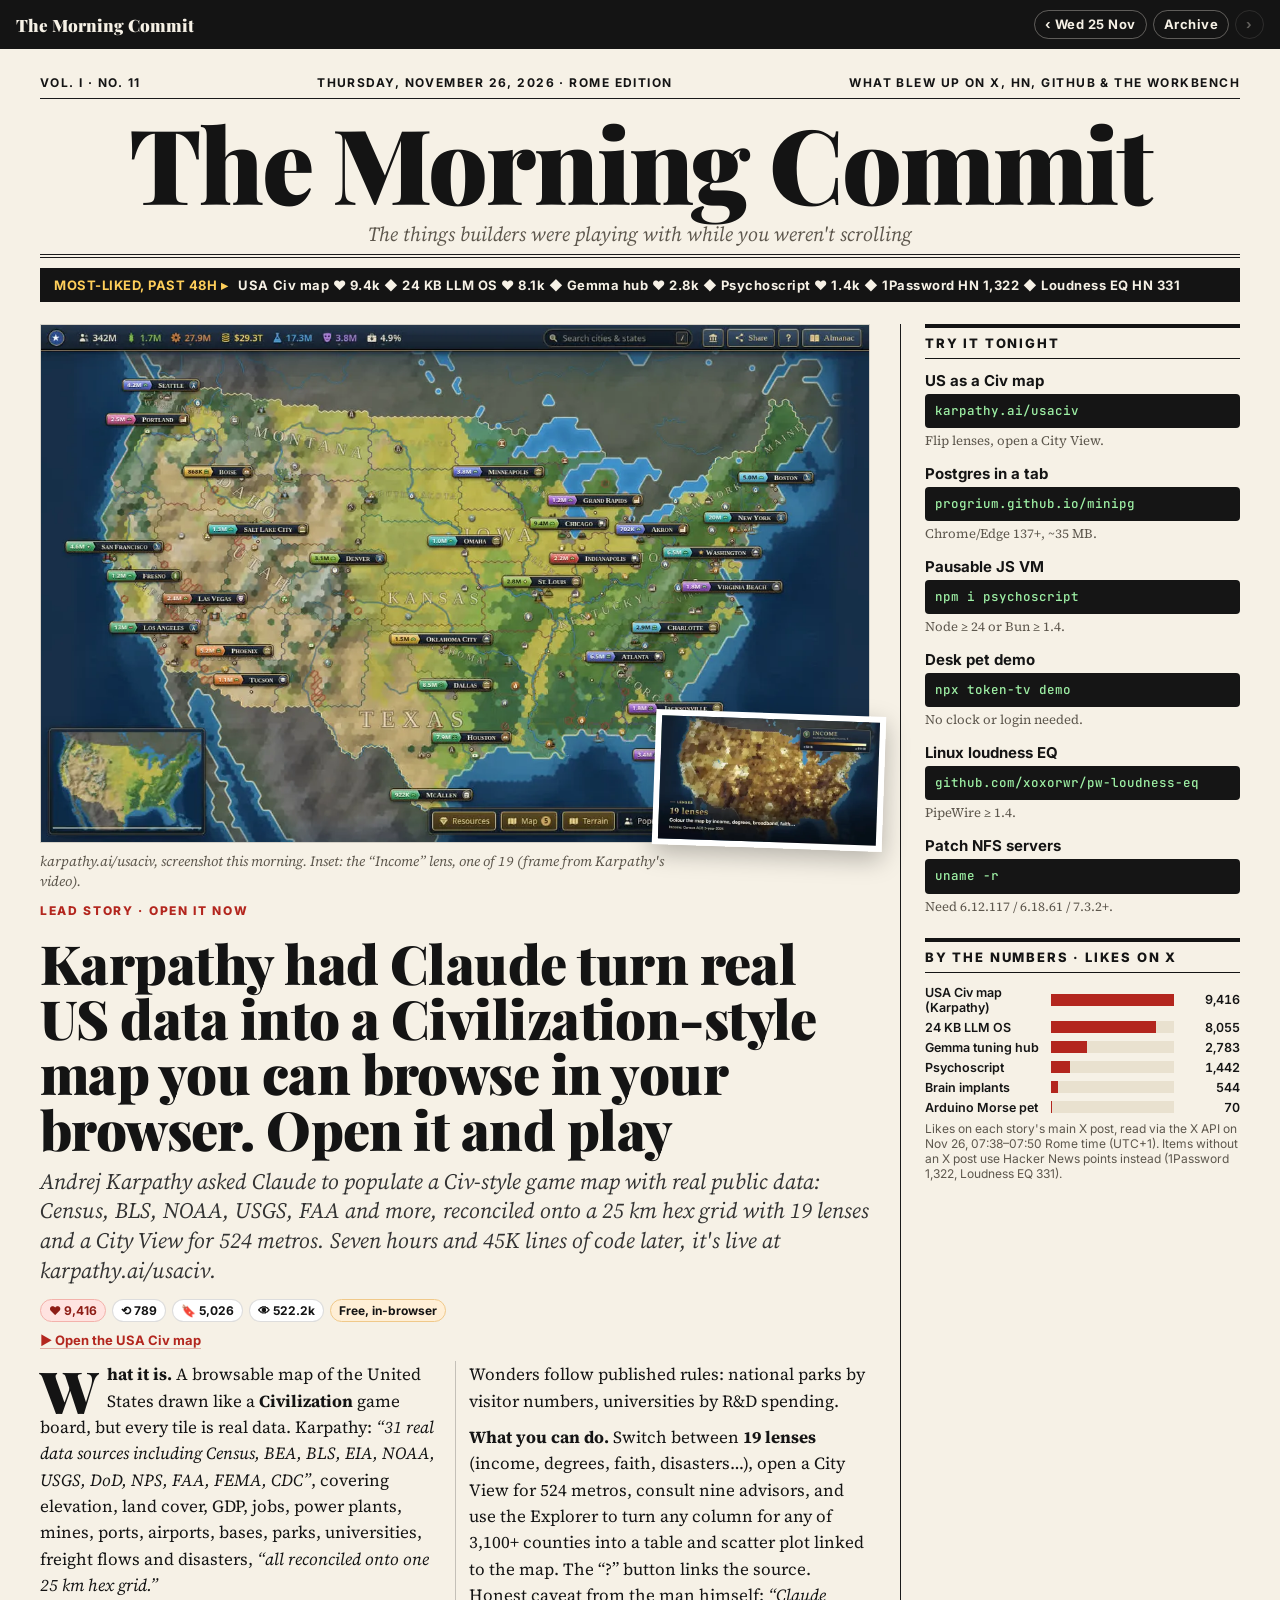
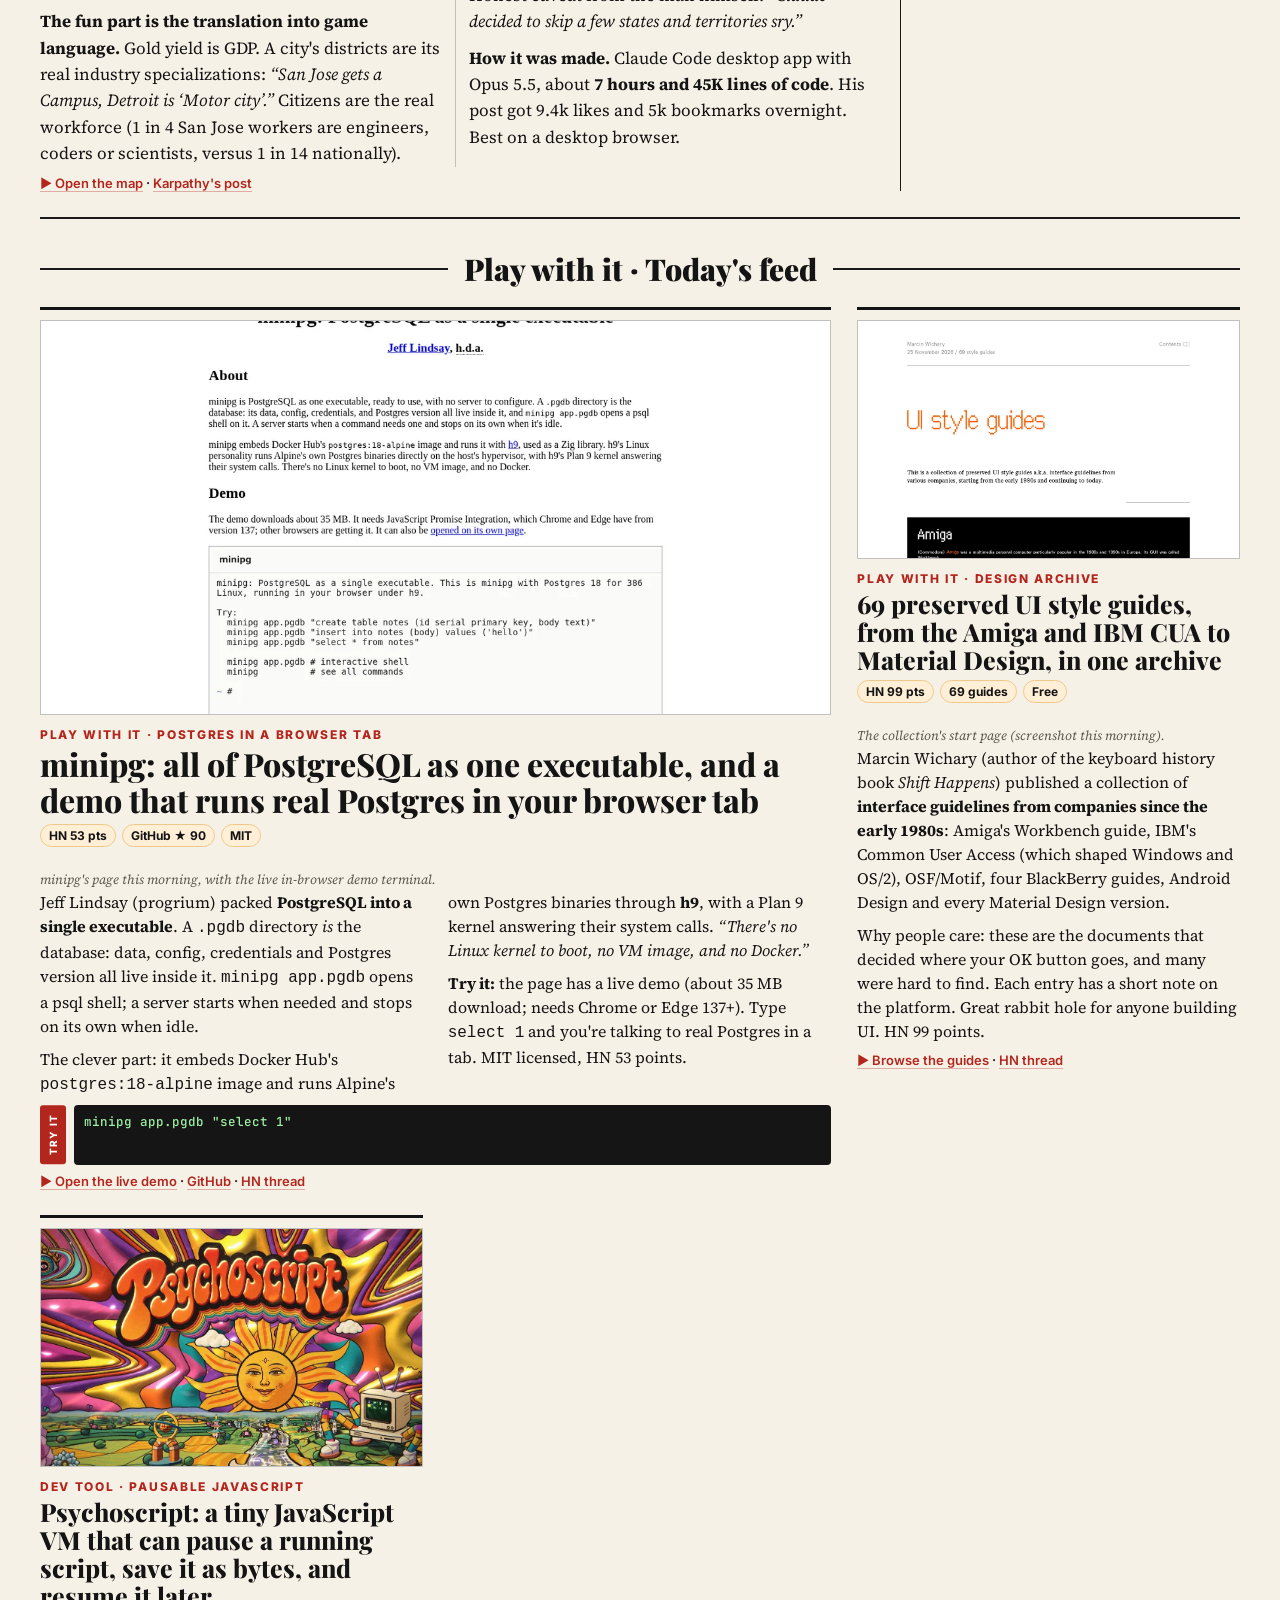
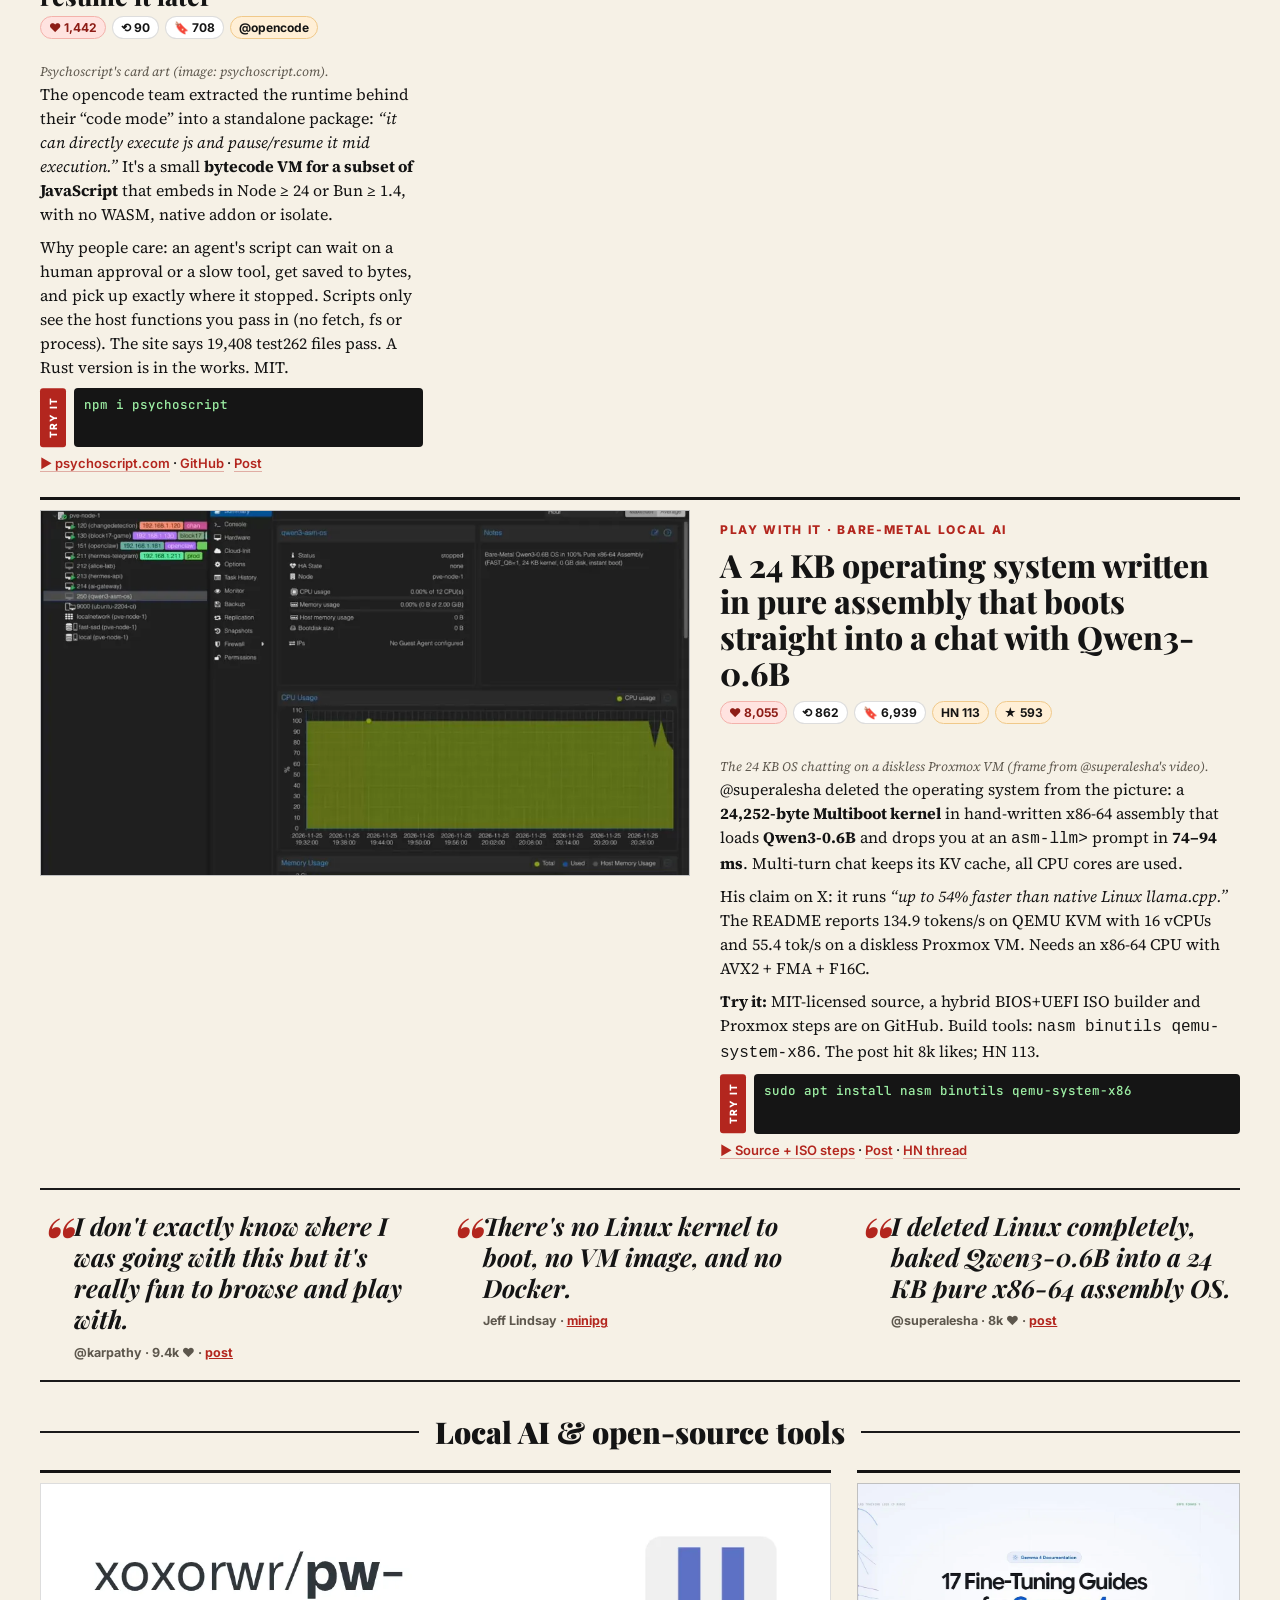
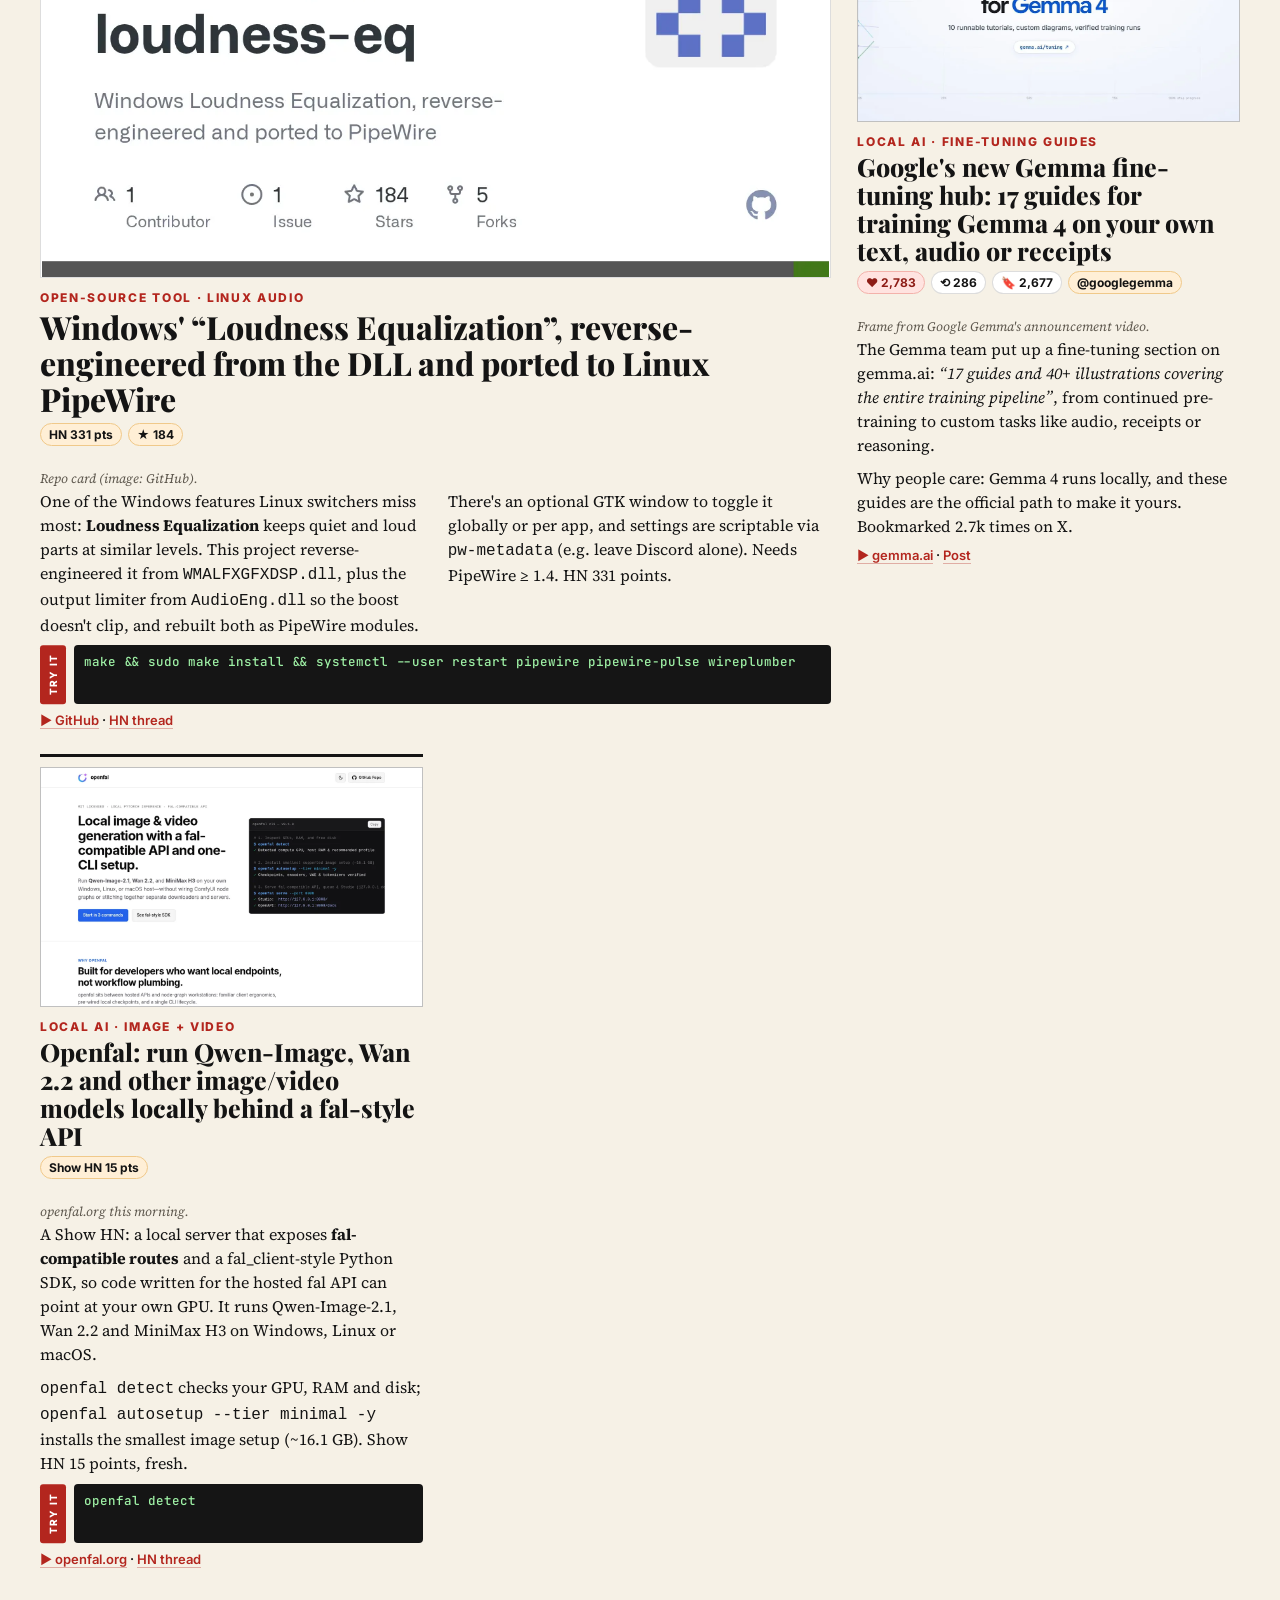
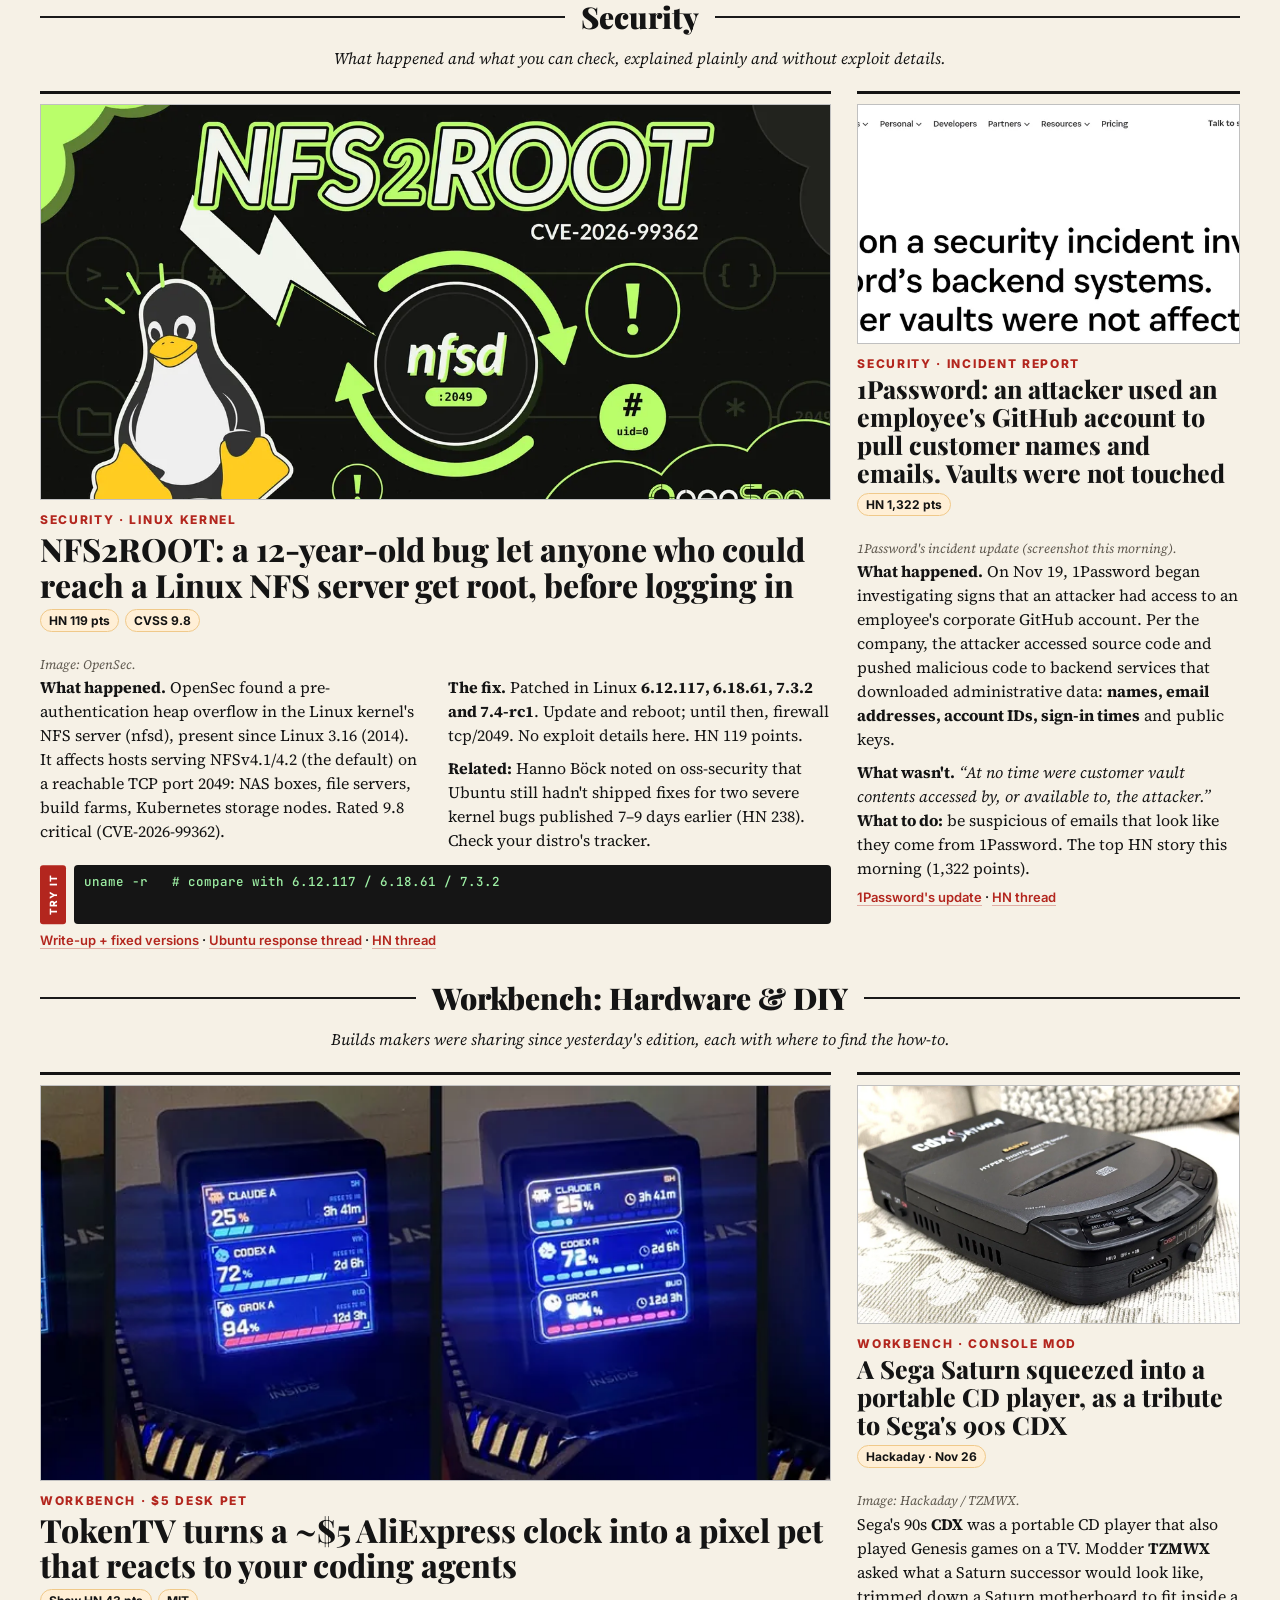
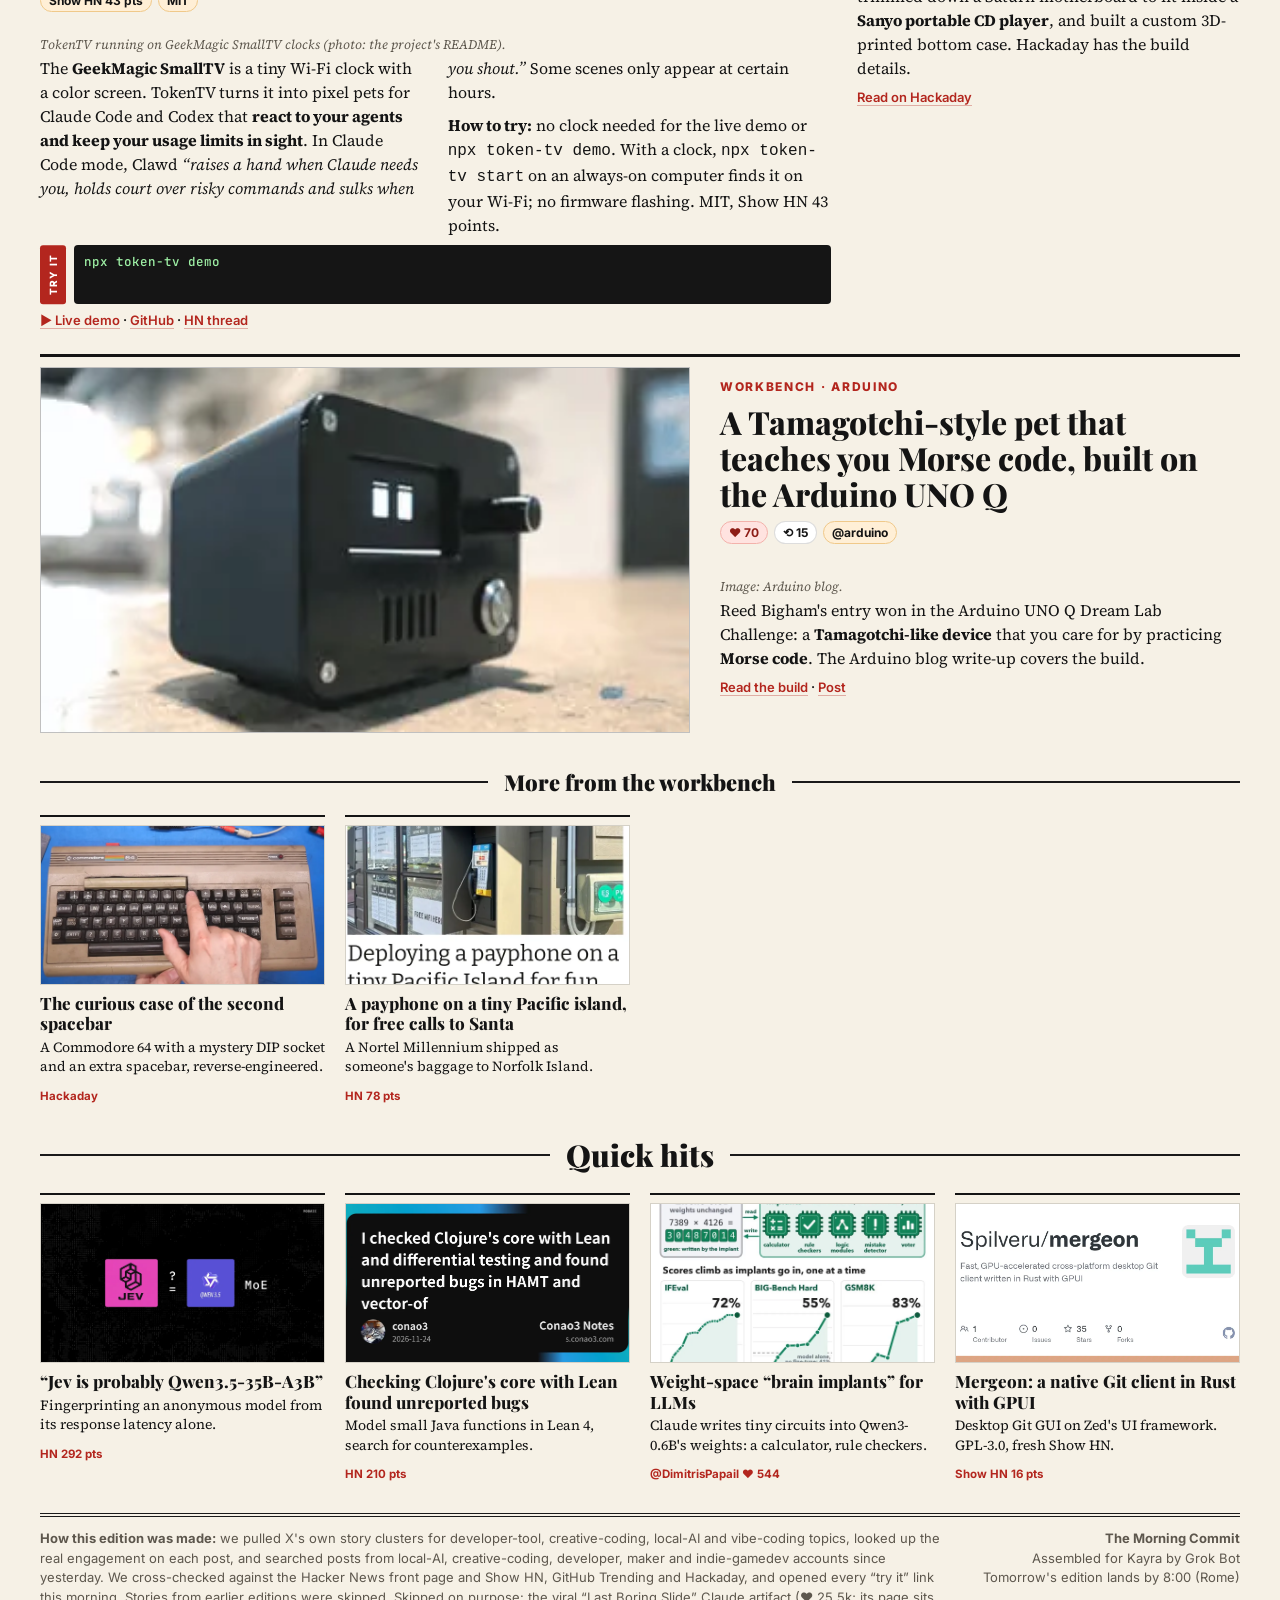
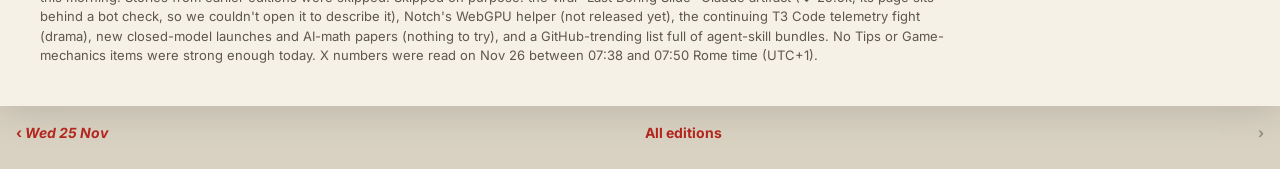
==== commit 2a689ff7: "Edition 2026-11-26" ====
--- a/index.html
+++ b/index.html
@@ -1,16 +1,15 @@
-<!doctype html><html lang="en"><head><base href="editions/2026-11-25/"><meta charset="utf-8"><meta name="viewport" content="width=device-width,initial-scale=1,viewport-fit=cover">
-<title>The Morning Commit, Wednesday, November 25, 2026</title>
-<meta name="description" content="A Linux kernel compiled to WebAssembly now powers trynix.dev: pick almost any program Nix has ever packaged, and it boots in your browser with windows, OpenGL, sound and networking. No server runs your code; it all happens in the tab.">
-<meta name="mc:lead" content="trynix.dev boots real Linux apps in a browser tab, even Firefox running inside Firefox. Open it and play">
-<meta name="mc:deck" content="A Linux kernel compiled to WebAssembly now powers trynix.dev: pick almost any program Nix has ever packaged, and it boots in your browser with windows, OpenGL, sound and networking. No server runs your code; it all happens in the tab.">
-<meta name="mc:thumb" content="img/trynix_crop.webp">
+<!doctype html><html lang="en"><head><base href="editions/2026-11-26/"><meta charset="utf-8"><meta name="viewport" content="width=device-width,initial-scale=1,viewport-fit=cover">
+<title>The Morning Commit, Thursday, November 26, 2026</title>
+<meta name="description" content="Andrej Karpathy asked Claude to populate a Civ-style game map with real public data: Census, BLS, NOAA, USGS, FAA and more, reconciled onto a 25 km hex grid with 19 lenses and a City View for 524 metros. Seven hours and 45K lines of code later, it&#x27;s live at karpathy.ai/usaciv.">
+<meta name="mc:lead" content="Karpathy had Claude turn real US data into a Civilization-style map you can browse in your browser. Open it and play">
+<meta name="mc:deck" content="Andrej Karpathy asked Claude to populate a Civ-style game map with real public data: Census, BLS, NOAA, USGS, FAA and more, reconciled onto a 25 km hex grid with 19 lenses and a City View for 524 metros. Seven hours and 45K lines of code later, it&#x27;s live at karpathy.ai/usaciv.">
+<meta name="mc:thumb" content="img/usaciv_crop.webp">
 <link rel="preconnect" href="https://fonts.googleapis.com"><link rel="preconnect" href="https://fonts.gstatic.com" crossorigin><link href="https://fonts.googleapis.com/css2?family=Playfair+Display:ital,wght@0,700;0,900;1,700&family=Source+Serif+4:ital,opsz,wght@0,8..60,400;0,8..60,600;1,8..60,400&family=Inter:wght@500;700;800&family=JetBrains+Mono:wght@500&display=swap" rel="stylesheet">
-<link rel="stylesheet" href="../../assets/style.css?v=1795589150">
+<link rel="stylesheet" href="../../assets/style.css?v=1795675318">
 <style>
 .wb-intro{text-align:center;font-style:italic;margin:-8px auto 22px;max-width:640px}
 .section.sub{font-size:22px;margin-top:34px}
-#bonsai .ph>img:first-child,#paradev .ph>img:first-child,#ios120 .ph>img:first-child,#tny360 .ph>img:first-child{object-fit:contain;background:#fff}
-#tny360 .ph>img:first-child{background:#000}
+#loud .ph>img:first-child,#mergeon .ph>img:first-child{object-fit:contain;background:#fff}
 .lead .hero .chart{width:34%}
 </style>
 <!--mc:head-->
@@ -24,38 +23,38 @@
 <meta name="mobile-web-app-capable" content="yes">
 <meta name="apple-mobile-web-app-status-bar-style" content="black-translucent">
 <meta name="apple-mobile-web-app-title" content="Morning Commit">
-<meta property="og:title" content="The Morning Commit · Wednesday, November 25, 2026">
-<meta property="og:description" content="trynix.dev boots real Linux apps in a browser tab, even Firefox running inside Firefox. Open it and play">
-<meta property="og:image" content="https://kayraucklnc.github.io/morning-commit/editions/2026-11-25/img/_thumb.webp">
+<meta property="og:title" content="The Morning Commit · Thursday, November 26, 2026">
+<meta property="og:description" content="Karpathy had Claude turn real US data into a Civilization-style map you can browse in your browser. Open it and play">
+<meta property="og:image" content="https://kayraucklnc.github.io/morning-commit/editions/2026-11-26/img/_thumb.webp">
 <script>if(matchMedia("(max-width:760px)").matches)document.documentElement.classList.add("mc-phone");</script>
-<script defer src="../../assets/app.js?v=1795589150"></script>
+<script defer src="../../assets/app.js?v=1795675318"></script>
 <!--/mc:head-->
-<meta name="mc:built" content="1795589150">
+<meta name="mc:built" content="1795675318">
 </head>
-<body><!--mc:nav--><nav class="mcnav"><div class="in"><a class="home" href="../../">The Morning Commit</a><div class="pn"><a href="../../editions/2026-11-24/" rel="prev" aria-label="Older edition">‹ <i class="lbl">Tue 24 Nov</i></a><a href="../../archive/">Archive</a><span>›</span></div></div></nav><!--/mc:nav--><div class="paper">
-<div class="topline"><span>Vol. I · No. 10</span><span>Wednesday, November 25, 2026 · Rome edition</span><span>What blew up on X, HN, GitHub &amp; the workbench</span></div>
+<body><!--mc:nav--><nav class="mcnav"><div class="in"><a class="home" href="../../">The Morning Commit</a><div class="pn"><a href="../../editions/2026-11-25/" rel="prev" aria-label="Older edition">‹ <i class="lbl">Wed 25 Nov</i></a><a href="../../archive/">Archive</a><span>›</span></div></div></nav><!--/mc:nav--><div class="paper">
+<div class="topline"><span>Vol. I · No. 11</span><span>Thursday, November 26, 2026 · Rome edition</span><span>What blew up on X, HN, GitHub &amp; the workbench</span></div>
 <header class="mast"><h1>The Morning Commit</h1><div class="tag">The things builders were playing with while you weren't scrolling</div></header>
-<div class="ticker"><b>MOST-LIKED, PAST 48H ▸</b>Bonsai 2.5 ♥ 2.6k ◆ OCRia-1 ♥ 904 ◆ Paradev MIT ♥ 324 ◆ trynix HN 989 ◆ Bonsai HN 412 ◆ PenGPT HN 183 ◆ Button Sounds HN 174</div>
-<nav class="liked" aria-label="Most-liked in the past 48 hours"><div class="liked-label">Most-liked, past 48h</div><div class="liked-track"><a class="chip" href="#trynix"><img src="img/trynix_crop.webp" alt=""><span class="chip-t">trynix</span><span class="chip-n">HN 989</span></a><a class="chip" href="#bonsai"><img src="img/bonsai.webp" alt=""><span class="chip-t">Bonsai 2.5</span><span class="chip-n">♥ 2.6k</span></a><a class="chip" href="#ocria"><img src="img/ocria.webp" alt=""><span class="chip-t">OCRia-1</span><span class="chip-n">♥ 904</span></a><a class="chip" href="#buttons"><img src="img/buttons.webp" alt=""><span class="chip-t">Button Sounds</span><span class="chip-n">HN 174</span></a><a class="chip" href="#paradev"><img src="img/paradev.webp" alt=""><span class="chip-t">Paradev</span><span class="chip-n">♥ 324</span></a></div></nav>
+<div class="ticker"><b>MOST-LIKED, PAST 48H ▸</b>USA Civ map ♥ 9.4k ◆ 24 KB LLM OS ♥ 8.1k ◆ Gemma hub ♥ 2.8k ◆ Psychoscript ♥ 1.4k ◆ 1Password HN 1,322 ◆ Loudness EQ HN 331</div>
+<nav class="liked" aria-label="Most-liked in the past 48 hours"><div class="liked-label">Most-liked, past 48h</div><div class="liked-track"><a class="chip" href="#usaciv"><img src="img/usaciv_crop.webp" alt=""><span class="chip-t">USA Civ map</span><span class="chip-n">♥ 9.4k</span></a><a class="chip" href="#llmasm"><img src="img/llmasm.webp" alt=""><span class="chip-t">24 KB LLM OS</span><span class="chip-n">♥ 8.1k</span></a><a class="chip" href="#gemma"><img src="img/gemma.webp" alt=""><span class="chip-t">Gemma hub</span><span class="chip-n">♥ 2.8k</span></a><a class="chip" href="#psycho"><img src="img/psycho_card.webp" alt=""><span class="chip-t">Psychoscript</span><span class="chip-n">♥ 1.4k</span></a><a class="chip" href="#loud"><img src="img/loud.webp" alt=""><span class="chip-t">Loudness EQ</span><span class="chip-n">HN 331</span></a></div></nav>
 
-<section class="lead" id="trynix">
+<section class="lead" id="usaciv">
  <div>
-  <figure class="hero"><img class="main" src="img/trynix_crop.webp" alt="Firefox running inside trynix.dev, loading trynix.dev and Firefox again inside itself"><img class="chart" src="img/trynix_home.webp" alt="The trynix.dev start page"><figcaption>Firefox on Linux-compiled-to-WebAssembly, in a browser tab, loading trynix.dev and another Firefox inside itself (image: Farid Zakaria). Inset: the trynix.dev start page this morning.</figcaption></figure>
+  <figure class="hero"><img class="main" src="img/usaciv_crop.webp" alt="Karpathy's USA Civ map: the United States as a Civilization-style hex map with cities"><img class="chart" src="img/civ_f12.webp" alt="The income lens on the map"><figcaption>karpathy.ai/usaciv, screenshot this morning. Inset: the “Income” lens, one of 19 (frame from Karpathy's video).</figcaption></figure>
   <div class="kicker">Lead story · Open it now</div>
-  <h2>trynix.dev boots real Linux apps in a browser tab, even Firefox running inside Firefox. Open it and play</h2>
-  <p class="hook">Solitaire, GL gears, xeyes, curl, even Firefox: real Linux programs, in a tab.</p>
-  <p class="deck">A Linux kernel compiled to WebAssembly now powers trynix.dev: pick almost any program Nix has ever packaged, and it boots in your browser with windows, OpenGL, sound and networking. No server runs your code; it all happens in the tab.</p>
-  <div class="badges"><span class="b ex">HN 989 pts</span><span class="b ex">@LiveOverflow ♥ 283</span><span class="b ex">Free, in-browser</span></div>
-  <p class="links" style="margin-top:10px"><a href="https://trynix.dev/"><b>▶ Open trynix.dev</b></a></p>
+  <h2>Karpathy had Claude turn real US data into a Civilization-style map you can browse in your browser. Open it and play</h2>
+  <p class="hook">GDP becomes gold, Detroit is “Motor city”. 31 real data sources, one hex map.</p>
+  <p class="deck">Andrej Karpathy asked Claude to populate a Civ-style game map with real public data: Census, BLS, NOAA, USGS, FAA and more, reconciled onto a 25 km hex grid with 19 lenses and a City View for 524 metros. Seven hours and 45K lines of code later, it&#x27;s live at karpathy.ai/usaciv.</p>
+  <div class="badges"><span class="b like">♥ 9,416</span><span class="b rt">⟲ 789</span><span class="b sv">🔖 5,026</span><span class="b vw">👁 522.2k</span><span class="b ex">Free, in-browser</span></div>
+  <p class="links" style="margin-top:10px"><a href="https://karpathy.ai/usaciv/"><b>▶ Open the USA Civ map</b></a></p>
   <details class="more lead-more">
   <summary>Read the story</summary>
   <div class="cols">
-   <p><b>What it is.</b> <b>trynix.dev</b> lets you type the name of a package from <b>nixpkgs</b> (the huge Nix package collection, over 300,000 package versions across its history) and get a shell with it, inside a Linux machine running <b>in your browser</b>. Its tagline: <i>“Boot anything nixpkgs ever shipped, in your browser.”</i> Suggested first tries: solitaire, GL gears, xeyes, a talking voice, the weather over curl, or Firefox.</p>
-   <p><b>What changed.</b> It used to emulate a whole PC with QEMU, which its creator Farid Zakaria admits was slow enough to be <i>“more novelty than practicality.”</i> Then <b>unkernel</b> appeared on Nov 19: the Linux kernel itself compiled to WebAssembly, so only your programs are emulated. He swapped it in and reports <b>2× to 32× faster</b> runs. GUI windows float over the terminal, OpenGL draws through your browser's WebGL2, there's an ALSA sound card, and <code>curl</code>, <code>git clone</code> and <code>pip install</code> work through a WebSocket relay.</p>
-   <p><b>The stunt.</b> <i>“That is Firefox, on Linux compiled to WebAssembly, in a Firefox tab, loading the site and then loading Firefox again inside itself.”</i> His footnote: it took over 4 hours, with JIT off for the inner Firefox and no GL for the middle one, so don't expect that on your first click. The post, “2035 came early”, is a nod to Gary Bernhardt's talk about JavaScript eating all software. It hit <b>989 points</b> on HN, and LiveOverflow quoted it on X (♥ 283).</p>
-   <p><b>Try it.</b> Open the site on a desktop browser, search a package (try <code>xeyes</code> or <code>firefox</code>), and give it a moment to boot.</p>
+   <p><b>What it is.</b> A browsable map of the United States drawn like a <b>Civilization</b> game board, but every tile is real data. Karpathy: <i>“31 real data sources including Census, BEA, BLS, EIA, NOAA, USGS, DoD, NPS, FAA, FEMA, CDC”</i>, covering elevation, land cover, GDP, jobs, power plants, mines, ports, airports, bases, parks, universities, freight flows and disasters, <i>“all reconciled onto one 25 km hex grid.”</i></p>
+   <p><b>The fun part is the translation into game language.</b> Gold yield is GDP. A city's districts are its real industry specializations: <i>“San Jose gets a Campus, Detroit is ‘Motor city’.”</i> Citizens are the real workforce (1 in 4 San Jose workers are engineers, coders or scientists, versus 1 in 14 nationally). Wonders follow published rules: national parks by visitor numbers, universities by R&amp;D spending.</p>
+   <p><b>What you can do.</b> Switch between <b>19 lenses</b> (income, degrees, faith, disasters…), open a City View for 524 metros, consult nine advisors, and use the Explorer to turn any column for any of 3,100+ counties into a table and scatter plot linked to the map. The “?” button links the source. Honest caveat from the man himself: <i>“Claude decided to skip a few states and territories sry.”</i></p>
+   <p><b>How it was made.</b> Claude Code desktop app with Opus 5.5, about <b>7 hours and 45K lines of code</b>. His post got 9.4k likes and 5k bookmarks overnight. Best on a desktop browser.</p>
   </div>
-  <div class="links"><a href="https://trynix.dev/">▶ Open trynix.dev</a> · <a href="https://fzakaria.com/2026/11/23/2035-came-early">“2035 came early” (how it works)</a> · <a href="https://unkernel.dev">unkernel</a> · <a href="https://x.com/LiveOverflow/status/2125362067628806347">LiveOverflow&#x27;s post</a> · <a href="https://news.ycombinator.com/item?id=50624497">HN thread</a></div>
+  <div class="links"><a href="https://karpathy.ai/usaciv/">▶ Open the map</a> · <a href="https://x.com/karpathy/status/2125779541952246039">Karpathy&#x27;s post</a></div>
   </details>
  </div>
  <aside class="side">
@@ -63,55 +62,48 @@
   <summary>Try it tonight</summary>
   <div class="boxh">Try it tonight</div>
   <div class="try"><ul>
-   <li><b>Linux apps in a tab</b><code>trynix.dev</code><small>Search “xeyes” or “firefox”. Desktop browser.</small></li>
-   <li><b>Old GPU demos</b><code>gpu-demo-gallery.pages.dev</code><small>Poke the bubble, click the pool.</small></li>
-   <li><b>Button sounds</b><code>npm i button-sounds</code><small>Audition at buttons.joshwcomeau.com first.</small></li>
-   <li><b>27B model in 5.9 GB</b><code>huggingface.co/prism-ml</code><small>Stock llama.cpp needs b11556+ for Q2_0.</small></li>
-   <li><b>Read a PDF locally</b><code>ollama run llamaindex/ocria-1</code><small>Turns page images into Markdown.</small></li>
-   <li><b>Self-improving local model</b><code>uv tool install songe</code><small>Then <code>songe init</code>.</small></li>
+   <li><b>US as a Civ map</b><code>karpathy.ai/usaciv</code><small>Flip lenses, open a City View.</small></li>
+   <li><b>Postgres in a tab</b><code>progrium.github.io/minipg</code><small>Chrome/Edge 137+, ~35 MB.</small></li>
+   <li><b>Pausable JS VM</b><code>npm i psychoscript</code><small>Node ≥ 24 or Bun ≥ 1.4.</small></li>
+   <li><b>Desk pet demo</b><code>npx token-tv demo</code><small>No clock or login needed.</small></li>
+   <li><b>Linux loudness EQ</b><code>github.com/xoxorwr/pw-loudness-eq</code><small>PipeWire ≥ 1.4.</small></li>
+   <li><b>Patch NFS servers</b><code>uname -r</code><small>Need 6.12.117 / 6.18.61 / 7.3.2+.</small></li>
   </ul></div>
-  <div class="numbers"><div class="boxh">By the numbers · likes on X</div><div class="bar"><span class="bl">Ternary Bonsai 2.5</span><span class="bt"><i style="width:100.0%"></i></span><span class="bn">2,560</span></div><div class="bar"><span class="bl">OCRia-1</span><span class="bt"><i style="width:35.3%"></i></span><span class="bn">904</span></div><div class="bar"><span class="bl">Paradev goes MIT</span><span class="bt"><i style="width:12.7%"></i></span><span class="bn">324</span></div><div class="bar"><span class="bl">Firefox-in-Firefox (trynix)</span><span class="bt"><i style="width:11.1%"></i></span><span class="bn">283</span></div><div class="bar"><span class="bl">Bonsai on an RTX 3060</span><span class="bt"><i style="width:8.7%"></i></span><span class="bn">222</span></div><div class="bar"><span class="bl">Pine</span><span class="bt"><i style="width:8.2%"></i></span><span class="bn">211</span></div><div class="bar"><span class="bl">Codevember “Nest”</span><span class="bt"><i style="width:4.4%"></i></span><span class="bn">113</span></div><div class="src">Likes on each story's main X post, read via the X API on Nov 25, 07:30–07:40 Rome time (UTC+1). Items without an X post are ranked by Hacker News points instead (trynix 989, Button Sounds 174).</div></div>
+  <div class="numbers"><div class="boxh">By the numbers · likes on X</div><div class="bar"><span class="bl">USA Civ map (Karpathy)</span><span class="bt"><i style="width:100.0%"></i></span><span class="bn">9,416</span></div><div class="bar"><span class="bl">24 KB LLM OS</span><span class="bt"><i style="width:85.5%"></i></span><span class="bn">8,055</span></div><div class="bar"><span class="bl">Gemma tuning hub</span><span class="bt"><i style="width:29.6%"></i></span><span class="bn">2,783</span></div><div class="bar"><span class="bl">Psychoscript</span><span class="bt"><i style="width:15.3%"></i></span><span class="bn">1,442</span></div><div class="bar"><span class="bl">Brain implants</span><span class="bt"><i style="width:5.8%"></i></span><span class="bn">544</span></div><div class="bar"><span class="bl">Arduino Morse pet</span><span class="bt"><i style="width:0.7%"></i></span><span class="bn">70</span></div><div class="src">Likes on each story's main X post, read via the X API on Nov 26, 07:38–07:50 Rome time (UTC+1). Items without an X post use Hacker News points instead (1Password 1,322, Loudness EQ 331).</div></div>
   </details>
  </aside>
 </section>
 
 <div class="section">Play with it · Today's feed</div>
 <div class="grid">
- <article class="card wide" id="gpudemos"><figure><div class="ph"><img src="img/gpudemo.webp" alt=""></div></figure><div class="kicker">Play with it · in your browser</div><h3>The tech demos Nvidia and ATI shipped to show off their graphics cards, rebuilt to run in a browser tab</h3><p class="hook">1998–2000s GPU showpieces you can poke: a bubble, a sea monster, a wooden pool.</p><div class="badges"><span class="b ex">Show HN 39 pts</span><span class="b ex">Free, in-browser</span></div><details class="more"><summary>Read the story</summary><figcaption>The gallery: Borg (1998), Donut (1998), Bubble (1999), Lightning and Grove (2000), each a playable page (screenshot taken this morning).</figcaption><div class="txt"><p>Graphics card makers used to ship little real-time <b>tech demos</b> to show what their new chips could do: a chrome bubble, a grass meadow, a chameleon. This Show HN rebuilds them <i>“from the original files”</i>, running in the browser. Each card on the gallery says what it is and how it was drawn.</p><p>Some are interactive: <i>“A bubble of springs that mirrors its surroundings. Poke it.”</i> <i>“Ripples in a wooden pool mirror photographs of a whole day around it. Click the water.”</i> <i>“Hold the steel plate to strike it: the bolt lights bumps, heats the metal and throws sparks.”</i> Also: a sea monster with 500 fish that avoid it, and ten thousand blades of grass bending in the wind.</p><p>Fresh this morning (Show HN, 39 points so far). Works best on a desktop browser with a real GPU.</p></div><div class="links"><a href="https://gpu-demo-gallery.pages.dev/">▶ Open the gallery</a> · <a href="https://news.ycombinator.com/item?id=50638503">HN thread</a></div></details></article>
- <article class="card" id="buttons"><figure><div class="ph"><img src="img/buttons.webp" alt=""></div></figure><div class="kicker">Play with it · sound playground + npm</div><h3>Button Sounds: 50+ real recorded clicks and toggles you can audition, then add to your UI in one line</h3><p class="hook">Press the big red button, pick a “thocky” keyboard, then npm install it.</p><div class="badges"><span class="b ex">HN 174 pts</span><span class="b ex">Free</span><span class="b ex">npm</span></div><details class="more"><summary>Read the story</summary><figcaption>Button Sounds by Josh W. Comeau (image: buttons.joshwcomeau.com).</figcaption><div class="txt"><p>Josh W. Comeau (the CSS/React teacher) recorded clicks from things around his home, keyboards, switches, toys, and put <b>50+ sounds</b> in a free playground: press the big red button, use ↑/↓ to flip between sounds. There's a hidden minigame too.</p><p><b>The trick worth stealing:</b> each sound has several recordings (at least 4 presses and 4 releases), and a random one plays each time. <i>“In real life, button presses don't sound identical every time.”</i> Spam a button locked to one sample, then unlock it, and you'll hear why it feels less robotic.</p><p>The <code>button-sounds</code> npm package is ~3 kB gzipped, loads Howler (~10 kB) on demand, pulls audio from a CDN, and has React hooks plus an NES-style “lofi” bitcrusher option. HN 174 points. Note: iOS Safari may block the sound; try desktop.</p></div><div class="tryit"><span>TRY IT</span><code>npm i button-sounds   # then: wireUp(button, &#x27;hi75-soft&#x27;)</code></div><div class="links"><a href="https://buttons.joshwcomeau.com/">▶ Open the playground</a> · <a href="https://www.npmjs.com/package/button-sounds">npm package</a> · <a href="https://news.ycombinator.com/item?id=50638032">HN thread</a></div></details></article>
- <article class="card" id="watch"><figure><div class="ph"><img src="img/watch.webp" alt=""></div></figure><div class="kicker">Play with it · 3D explainer</div><h3>How a mechanical watch keeps time, with 3D gears you can drag and spin</h3><p class="hook">Mainspring, escapement, hairspring: spin each part around until it clicks.</p><div class="badges"><span class="b ex">HN 241 pts</span><span class="b ex">Hackaday · Nov 24</span></div><details class="more"><summary>Read the story</summary><figcaption>One of the draggable 3D animations of a watch movement (image: Hackaday).</figcaption><div class="txt"><p>Martin C. Martin made a page that explains, step by step, how a mechanical watch turns a wound spring into steady ticks, with <b>3D animations you can grab and rotate</b>. Hackaday featured it last night: <i>“If you are just skimming the page, be sure to drag the animations to spin them around.”</i></p><p>The key idea, in Hackaday's summary: a <b>hairspring</b> (invented by Christiaan Huygens) attached to a balance wheel makes a wheel that oscillates back and forth at a nearly constant rate. It reached 241 points on HN over the weekend.</p></div><div class="links"><a href="https://martincmartin.github.io/slidev-stem/watches/article/1/">▶ Open the explainer</a> · <a href="https://hackaday.com/2026/11/24/watch-this-virtual-mechanical-watch-do-its-thing/">Hackaday</a> · <a href="https://news.ycombinator.com/item?id=50599458">HN thread</a></div></details></article>
- <article class="card" id="pengpt"><figure><div class="ph"><img src="img/pengpt.webp" alt=""></div></figure><div class="kicker">Play with it · tiny model, open code</div><h3>PenGPT: a small transformer that holds a pen, writing in many hands and drawing sketches from text</h3><p class="hook">Pen strokes, not pixels: a 6M-parameter model that writes print and cursive.</p><div class="badges"><span class="b ex">HN 183 pts</span><span class="b ex">GitHub 72 ★</span><span class="b ex">Apache-2.0</span></div><details class="more"><summary>Read the story</summary><figcaption>PenGPT&#x27;s handwriting and sketch samples (image: Sam Greydanus).</figcaption><div class="txt"><p>Sam Greydanus trained a small, ordinary transformer that outputs <b>pen strokes</b>, like a person moving a pen, instead of pixels. One 6-million-parameter model writes print and cursive in many people's handwriting; another draws simple sketches from a text prompt. He says the effort was <i>“80% data, 15% speed and 5% architecture”</i>.</p><p>Last year his tiny GPT could only copy his own trackpad handwriting from 3,500 words. The write-up shows the samples, and the code and releases are on GitHub (Apache-2.0). Heads-up from the author: most of the post's text was written by Claude, and he plans to rewrite it. HN 183 points.</p></div><div class="tryit"><span>TRY IT</span><code>git clone https://github.com/greydanus/pengpt</code></div><div class="links"><a href="https://greydanus.github.io/2026/11/12/pengpt/">Write-up</a> · <a href="https://github.com/greydanus/pengpt">GitHub + releases</a> · <a href="https://news.ycombinator.com/item?id=50637056">HN thread</a></div></details></article>
- <article class="card full" id="sashay"><figure><div class="ph"><img src="img/sashay.webp" alt=""></div></figure><div class="kicker">Play with it · React UI library</div><h3>Sashay: sliding panes for React that snap to neat fractions and can be thrown aside</h3><p class="hook">Drag the edge between panes; it settles on halves, thirds and sixths.</p><div class="badges"><span class="b ex">Show HN 21 pts</span><span class="b ex">React</span></div><details class="more"><summary>Read the story</summary><figcaption>Sashay&#x27;s demo page (image: vcarl.com).</figcaption><div class="txt"><p>A small React library for <b>side-by-side panes</b>, inspired by Palm's webOS Enyo. You drag the edge between two panes; it <i>“settles at a simple fraction of the width”</i> (denominators up to six), so a layout saved on a laptop still makes sense on a big monitor. A pane with no room left slides under its neighbour, you can flick (“throw”) panes, and the layout can be saved in the URL.</p><p>The demo page is itself the playground. Show HN, 21 points this morning.</p></div><div class="links"><a href="https://vcarl.com/sashay/">▶ Play with the demo</a> · <a href="https://news.ycombinator.com/item?id=50637936">HN thread</a></div></details></article>
+<article class="card wide" id="minipg"><figure><div class="ph"><img src="img/minipg.webp" alt=""></div></figure><div class="kicker">Play with it · Postgres in a browser tab</div><h3>minipg: all of PostgreSQL as one executable, and a demo that runs real Postgres in your browser tab</h3><p class="hook">A .pgdb folder is the whole database. Try the live psql demo first.</p><div class="badges"><span class="b ex">HN 53 pts</span><span class="b ex">GitHub ★ 90</span><span class="b ex">MIT</span></div><details class="more"><summary>Read the story</summary><figcaption>minipg&#x27;s page this morning, with the live in-browser demo terminal.</figcaption><div class="txt"><p>Jeff Lindsay (progrium) packed <b>PostgreSQL into a single executable</b>. A <code>.pgdb</code> directory <i>is</i> the database: data, config, credentials and Postgres version all live inside it. <code>minipg app.pgdb</code> opens a psql shell; a server starts when needed and stops on its own when idle.</p><p>The clever part: it embeds Docker Hub's <code>postgres:18-alpine</code> image and runs Alpine's own Postgres binaries through <b>h9</b>, with a Plan 9 kernel answering their system calls. <i>“There's no Linux kernel to boot, no VM image, and no Docker.”</i></p><p><b>Try it:</b> the page has a live demo (about 35 MB download; needs Chrome or Edge 137+). Type <code>select 1</code> and you're talking to real Postgres in a tab. MIT licensed, HN 53 points.</p></div><div class="tryit"><span>TRY IT</span><code>minipg app.pgdb &quot;select 1&quot;</code></div><div class="links"><a href="https://progrium.github.io/minipg/">▶ Open the live demo</a> · <a href="https://github.com/progrium/minipg">GitHub</a> · <a href="https://news.ycombinator.com/item?id=50650892">HN thread</a></div></details></article><article class="card" id="uistyle"><figure><div class="ph"><img src="img/uistyle.webp" alt=""></div></figure><div class="kicker">Play with it · design archive</div><h3>69 preserved UI style guides, from the Amiga and IBM CUA to Material Design, in one archive</h3><p class="hook">How Amiga, BlackBerry, Motif and Android told designers to build buttons.</p><div class="badges"><span class="b ex">HN 99 pts</span><span class="b ex">69 guides</span><span class="b ex">Free</span></div><details class="more"><summary>Read the story</summary><figcaption>The collection&#x27;s start page (screenshot this morning).</figcaption><div class="txt"><p>Marcin Wichary (author of the keyboard history book <i>Shift Happens</i>) published a collection of <b>interface guidelines from companies since the early 1980s</b>: Amiga's Workbench guide, IBM's Common User Access (which shaped Windows and OS/2), OSF/Motif, four BlackBerry guides, Android Design and every Material Design version.</p><p>Why people care: these are the documents that decided where your OK button goes, and many were hard to find. Each entry has a short note on the platform. Great rabbit hole for anyone building UI. HN 99 points.</p></div><div class="links"><a href="https://aresluna.org/ui-style-guides/">▶ Browse the guides</a> · <a href="https://news.ycombinator.com/item?id=50649834">HN thread</a></div></details></article><article class="card" id="psycho"><figure><div class="ph"><img src="img/psycho_card.webp" alt=""></div></figure><div class="kicker">Dev tool · pausable JavaScript</div><h3>Psychoscript: a tiny JavaScript VM that can pause a running script, save it as bytes, and resume it later</h3><p class="hook">Run agent code, freeze it mid-execution, resume it tomorrow. Pure JS, no WASM.</p><div class="badges"><span class="b like">♥ 1,442</span><span class="b rt">⟲ 90</span><span class="b sv">🔖 708</span><span class="b ex">@opencode</span></div><details class="more"><summary>Read the story</summary><figcaption>Psychoscript&#x27;s card art (image: psychoscript.com).</figcaption><div class="txt"><p>The opencode team extracted the runtime behind their “code mode” into a standalone package: <i>“it can directly execute js and pause/resume it mid execution.”</i> It's a small <b>bytecode VM for a subset of JavaScript</b> that embeds in Node ≥ 24 or Bun ≥ 1.4, with no WASM, native addon or isolate.</p><p>Why people care: an agent's script can wait on a human approval or a slow tool, get saved to bytes, and pick up exactly where it stopped. Scripts only see the host functions you pass in (no fetch, fs or process). The site says 19,408 test262 files pass. A Rust version is in the works. MIT.</p></div><div class="tryit"><span>TRY IT</span><code>npm i psychoscript</code></div><div class="links"><a href="https://psychoscript.com/">▶ psychoscript.com</a> · <a href="https://github.com/anomalyco/psychoscript">GitHub</a> · <a href="https://x.com/opencode/status/2125702030832349374">Post</a></div></details></article><article class="card full" id="llmasm"><figure><div class="ph"><img src="img/llmasm.webp" alt=""></div></figure><div class="kicker">Play with it · bare-metal local AI</div><h3>A 24 KB operating system written in pure assembly that boots straight into a chat with Qwen3-0.6B</h3><p class="hook">No Linux, no C, no libc. Boots in under 100 ms, then you chat.</p><div class="badges"><span class="b like">♥ 8,055</span><span class="b rt">⟲ 862</span><span class="b sv">🔖 6,939</span><span class="b ex">HN 113</span><span class="b ex">★ 593</span></div><details class="more"><summary>Read the story</summary><figcaption>The 24 KB OS chatting on a diskless Proxmox VM (frame from @superalesha&#x27;s video).</figcaption><div class="txt"><p>@superalesha deleted the operating system from the picture: a <b>24,252-byte Multiboot kernel</b> in hand-written x86-64 assembly that loads <b>Qwen3-0.6B</b> and drops you at an <code>asm-llm&gt;</code> prompt in <b>74–94 ms</b>. Multi-turn chat keeps its KV cache, all CPU cores are used.</p><p>His claim on X: it runs <i>“up to 54% faster than native Linux llama.cpp.”</i> The README reports 134.9 tokens/s on QEMU KVM with 16 vCPUs and 55.4 tok/s on a diskless Proxmox VM. Needs an x86-64 CPU with AVX2 + FMA + F16C.</p><p><b>Try it:</b> MIT-licensed source, a hybrid BIOS+UEFI ISO builder and Proxmox steps are on GitHub. Build tools: <code>nasm binutils qemu-system-x86</code>. The post hit 8k likes; HN 113.</p></div><div class="tryit"><span>TRY IT</span><code>sudo apt install nasm binutils qemu-system-x86</code></div><div class="links"><a href="https://github.com/alesha-pro/llm.asm/tree/main/02-baremetal-os">▶ Source + ISO steps</a> · <a href="https://x.com/superalesha/status/2125682626056839259">Post</a> · <a href="https://news.ycombinator.com/item?id=50648365">HN thread</a></div></details></article>
 </div>
 
 <details class="more quotes-more">
  <summary>Quotes from today</summary>
 <div class="pull">
- <blockquote>Sit and bask in that insanity. That is Firefox, on Linux compiled to WebAssembly, in a Firefox tab.<cite>Farid Zakaria, quoted by @LiveOverflow · 283 ♥ · <a href="https://x.com/LiveOverflow/status/2125362067628806347">post</a></cite></blockquote>
- <blockquote>In real life, button presses don't sound identical every time.<cite>Josh W. Comeau · <a href="https://buttons.joshwcomeau.com/">Button Sounds</a></cite></blockquote>
- <blockquote>running PrismML's Ternary Bonsai 2.5 27B on a single RTX 3060. 12GB VRAM.<cite>@DogukanUrker · 222 ♥ · <a href="https://x.com/DogukanUrker/status/2125316772676980825">post</a></cite></blockquote>
+ <blockquote>I don't exactly know where I was going with this but it's really fun to browse and play with.<cite>@karpathy · 9.4k ♥ · <a href="https://x.com/karpathy/status/2125779541952246039">post</a></cite></blockquote>
+ <blockquote>There's no Linux kernel to boot, no VM image, and no Docker.<cite>Jeff Lindsay · <a href="https://progrium.github.io/minipg/">minipg</a></cite></blockquote>
+ <blockquote>I deleted Linux completely, baked Qwen3-0.6B into a 24 KB pure x86-64 assembly OS.<cite>@superalesha · 8k ♥ · <a href="https://x.com/superalesha/status/2125682626056839259">post</a></cite></blockquote>
 </div>
 </details>
 
 <div class="section">Local AI &amp; open-source tools</div>
 <div class="grid">
- <article class="card wide" id="bonsai"><figure><div class="ph"><img src="img/bonsai.webp" alt=""></div></figure><div class="kicker">Local AI · 27B in 5.9 GB</div><h3>Ternary Bonsai 2.5: a 27B coding-agent model squeezed into 5.9 GB that runs on a 12 GB gaming GPU</h3><p class="hook">9× smaller than full size. One user gets ~74 tokens/s on an RTX 3060.</p><div class="badges"><span class="b like">♥ 2,560</span><span class="b rt">⟲ 261</span><span class="b sv">🔖 1,525</span><span class="b vw">👁 165.5k</span><span class="b ex">HN 412 pts</span><span class="b ex">Apache-2.0</span></div><details class="more"><summary>Read the story</summary><figcaption>PrismML&#x27;s benchmark table: Qwen3.8 27B at full precision vs Ternary Bonsai 2 and 2.5 (vendor numbers).</figcaption><div class="txt"><p>PrismML stores each weight of Qwen3.8 27B as one of three values (“ternary”), so the model is <b>5.93 GB instead of 53.8 GB</b>. Version 2.5, released last night, is all about agent work: tool calls, multi-step tasks. Their table claims SWE-bench Verified <b>75.6</b>, against <b>80.6</b> for the full-precision base and 60.8 for Bonsai 2 (vendor claims). PrismML's post: ♥ 2.6k, 1.5k bookmarks; HN 412.</p><p>@DogukanUrker posted it running on a single <b>RTX 3060 (12 GB)</b> with a 262K context: <i>“~74 tok/s decode, ~520 tok/s prefill”</i>, using the draft head shipped inside the GGUF. On Macs/iPhones it runs via MLX.</p><p><b>Careful:</b> the smallest files (PTQ1_0, PQ2_0) need PrismML's llama.cpp fork. The <b>Q2_0</b> file runs on stock llama.cpp, but only build b11556 or newer; older builds load it <i>“without any warning and produce garbage”</i>, says the model card. Apache-2.0.</p></div><div class="tryit"><span>TRY IT</span><code>hf download prism-ml/Ternary-Bonsai-2.5-27B-gguf Ternary-Bonsai-2.5-27B-PTQ1_0.gguf --local-dir .</code></div><div class="links"><a href="https://huggingface.co/prism-ml/Ternary-Bonsai-2.5-27B-GGUF">▶ GGUF + instructions</a> · <a href="https://huggingface.co/prism-ml/Ternary-Bonsai-2.5-27B-mlx-2bit">MLX (Apple)</a> · <a href="https://x.com/PrismML/status/2125310762390552588">PrismML&#x27;s post</a> · <a href="https://x.com/DogukanUrker/status/2125316772676980825">RTX 3060 run</a> · <a href="https://news.ycombinator.com/item?id=50633922">HN thread</a></div></details></article>
- <article class="card" id="ocria"><figure><div class="ph"><img src="img/ocria.webp" alt=""></div></figure><div class="kicker">Local AI · one ollama pull</div><h3>OCRia-1: a 4B open model that turns photos of documents into Markdown, tables and charts included</h3><p class="hook">LlamaIndex&#x27;s PDF/scan reader, now on Ollama. Feed it the PDF you dread.</p><div class="badges"><span class="b like">♥ 904</span><span class="b rt">⟲ 113</span><span class="b sv">🔖 788</span><span class="b vw">👁 69.5k</span><span class="b ex">@ollama ♥ 651</span></div><details class="more"><summary>Read the story</summary><figcaption>OCRia-1 on Hugging Face.</figcaption><div class="txt"><p>LlamaIndex (the RAG framework people) open-sourced the weights of <b>OCRia-1</b>, a 4-billion-parameter vision-language model built on Qwen for <b>document OCR</b>: it reads an image of a page and writes Markdown, keeping tables and charts. Jerry Liu says it's their second open-weight release in two days, after the smaller OCRia-nano-1, and that it sits on the accuracy-vs-cost Pareto curve (their claim).</p><p>Ollama packaged it the same evening. Jerry's post: ♥ 904 and 788 bookmarks; Ollama's: ♥ 651. Check the licence on the model card before commercial use (Hugging Face lists it as “other”).</p></div><div class="tryit"><span>TRY IT</span><code>ollama run llamaindex/ocria-1</code></div><div class="links"><a href="https://ollama.com/llamaindex/ocria-1">▶ Ollama page</a> · <a href="https://huggingface.co/llamaindex/OCRia-1">Hugging Face</a> · <a href="https://x.com/jerryjliu0/status/2125266115874144473">Jerry Liu&#x27;s post</a> · <a href="https://x.com/ollama/status/2125317662612041819">Ollama&#x27;s post</a></div></details></article>
- <article class="card" id="songe"><figure><div class="ph"><img src="img/songe.webp" alt=""></div></figure><div class="kicker">Local AI · open-source tool</div><h3>Songe: your local model learns from your corrections while your machine is idle</h3><p class="hook">Your fixes become lessons; a new model ships only if it beats the old one.</p><div class="badges"><span class="b ex">HN 210 pts</span><span class="b ex">GitHub ~740 ★</span><span class="b ex">Apache-2.0</span></div><details class="more"><summary>Read the story</summary><figcaption>Songe&#x27;s repo image (GitHub).</figcaption><div class="txt"><p><b>Songe</b> sits next to the local model you already use (through opencode, pi or any OpenAI-compatible tool). It watches what happens after each action: the tool result, the error, your next message. When your agent is quiet, it <i>“teaches the model to see those coming.”</i></p><p>Two modes: a <b>Quick Dream</b> adds your preferences to the model's instructions in minutes; a <b>Deep Dream</b> actually trains the model while you're away. It only runs when memory is free and the battery is fine, a new version is used only if it does better on your own conversations, one click rolls back, and nothing leaves your machine. Repo created Nov 20, ~740 stars, Apache-2.0. HN 210 points.</p></div><div class="tryit"><span>TRY IT</span><code>uv tool install songe &amp;&amp; songe init</code></div><div class="links"><a href="https://github.com/sous-labs/songe">▶ GitHub (install)</a> · <a href="https://news.ycombinator.com/item?id=50629231">HN thread</a></div></details></article>
- <article class="card wide" id="paradev"><figure><div class="ph"><img src="img/paradev.webp" alt=""></div></figure><div class="kicker">Open source · agent desktop app</div><h3>Paradev, a desktop app for running Claude Code and Codex agents in parallel, goes back to MIT</h3><p class="hook">After a stricter licence in February, the 16.6k-star app is fully open again.</p><div class="badges"><span class="b like">♥ 324</span><span class="b rt">⟲ 22</span><span class="b sv">🔖 46</span><span class="b vw">👁 51.5k</span><span class="b ex">GitHub 16.6k ★</span><span class="b ex">MIT</span></div><details class="more"><summary>Read the story</summary><figcaption>Paradev&#x27;s GitHub card: 17k stars, 1k forks.</figcaption><div class="txt"><p><b>Paradev</b> lets you run several coding agents (Claude Code, Codex…) side by side with your own subscriptions; it describes itself as an open-source alternative to Codex App and Conductor. Last night the team posted: <i>“In February we put on suits and gave Paradev a more restrictive license. ...Not our proudest fit.”</i> It's now <b>MIT</b>: fork it, change it, build a product on it. They count 160+ contributors and 1.4k+ forks.</p><p>Context: telemetry in agent apps is a hot topic this week (the T3 Code row on X), so check the settings of any agent app before you hand it your keys.</p></div><div class="links"><a href="https://github.com/ParadevAI/Paradev">▶ GitHub</a> · <a href="https://x.com/ParadevAI/status/2125293469136732635">Announcement</a></div></details></article>
+<article class="card wide" id="loud"><figure><div class="ph"><img src="img/loud.webp" alt=""></div></figure><div class="kicker">Open-source tool · Linux audio</div><h3>Windows&#x27; “Loudness Equalization”, reverse-engineered from the DLL and ported to Linux PipeWire</h3><p class="hook">Quiet dialogue, loud explosions? This evens out every app&#x27;s volume on Linux.</p><div class="badges"><span class="b ex">HN 331 pts</span><span class="b ex">★ 184</span></div><details class="more"><summary>Read the story</summary><figcaption>Repo card (image: GitHub).</figcaption><div class="txt"><p>One of the Windows features Linux switchers miss most: <b>Loudness Equalization</b> keeps quiet and loud parts at similar levels. This project reverse-engineered it from <code>WMALFXGFXDSP.dll</code>, plus the output limiter from <code>AudioEng.dll</code> so the boost doesn't clip, and rebuilt both as PipeWire modules.</p><p>There's an optional GTK window to toggle it globally or per app, and settings are scriptable via <code>pw-metadata</code> (e.g. leave Discord alone). Needs PipeWire ≥ 1.4. HN 331 points.</p></div><div class="tryit"><span>TRY IT</span><code>make &amp;&amp; sudo make install &amp;&amp; systemctl --user restart pipewire pipewire-pulse wireplumber</code></div><div class="links"><a href="https://github.com/xoxorwr/pw-loudness-eq">▶ GitHub</a> · <a href="https://news.ycombinator.com/item?id=50641171">HN thread</a></div></details></article><article class="card" id="gemma"><figure><div class="ph"><img src="img/gemma.webp" alt=""></div></figure><div class="kicker">Local AI · fine-tuning guides</div><h3>Google&#x27;s new Gemma fine-tuning hub: 17 guides for training Gemma 4 on your own text, audio or receipts</h3><p class="hook">17 guides, 40+ illustrations: the whole fine-tuning pipeline for an open model.</p><div class="badges"><span class="b like">♥ 2,783</span><span class="b rt">⟲ 286</span><span class="b sv">🔖 2,677</span><span class="b ex">@googlegemma</span></div><details class="more"><summary>Read the story</summary><figcaption>Frame from Google Gemma&#x27;s announcement video.</figcaption><div class="txt"><p>The Gemma team put up a fine-tuning section on gemma.ai: <i>“17 guides and 40+ illustrations covering the entire training pipeline”</i>, from continued pre-training to custom tasks like audio, receipts or reasoning.</p><p>Why people care: Gemma 4 runs locally, and these guides are the official path to make it yours. Bookmarked 2.7k times on X.</p></div><div class="links"><a href="https://gemma.ai/">▶ gemma.ai</a> · <a href="https://x.com/googlegemma/status/2125631619692429690">Post</a></div></details></article><article class="card" id="openfal"><figure><div class="ph"><img src="img/openfal.webp" alt=""></div></figure><div class="kicker">Local AI · image + video</div><h3>Openfal: run Qwen-Image, Wan 2.2 and other image/video models locally behind a fal-style API</h3><p class="hook">Local image and video generation without wiring ComfyUI node graphs.</p><div class="badges"><span class="b ex">Show HN 15 pts</span></div><details class="more"><summary>Read the story</summary><figcaption>openfal.org this morning.</figcaption><div class="txt"><p>A Show HN: a local server that exposes <b>fal-compatible routes</b> and a fal_client-style Python SDK, so code written for the hosted fal API can point at your own GPU. It runs Qwen-Image-2.1, Wan 2.2 and MiniMax H3 on Windows, Linux or macOS.</p><p><code>openfal detect</code> checks your GPU, RAM and disk; <code>openfal autosetup --tier minimal -y</code> installs the smallest image setup (~16.1 GB). Show HN 15 points, fresh.</p></div><div class="tryit"><span>TRY IT</span><code>openfal detect</code></div><div class="links"><a href="https://openfal.org">▶ openfal.org</a> · <a href="https://news.ycombinator.com/item?id=50647219">HN thread</a></div></details></article>
 </div>
 
 <div class="section" id="security">Security</div>
 <p class="wb-intro">What happened and what you can check, explained plainly and without exploit details.</p>
-<div class="grid"><article class="card full" id="treasury"><figure><div class="ph"><img src="img/treasury.webp" alt=""></div></figure><div class="kicker">Security · cloud DNS</div><h3>Taking over US Treasury subdomains for $3 each: forgotten DNS records pointing at recycled cloud IPs</h3><p class="hook">Delete a cloud server, forget its DNS record, and someone else can grab the IP.</p><div class="badges"><span class="b ex">HN · Nov 25</span></div><details class="more"><summary>Read the story</summary><figcaption>Image: Intruder.</figcaption><div class="txt"><p><b>What happened.</b> When you release an AWS Elastic IP but leave a DNS record pointing at it, anyone who later gets that IP from AWS controls what your subdomain serves. Intruder's researchers showed this still works in 2026, at about <b>$3 per valid takeover</b>, and found real cases on <b>US Treasury</b> domains, which were reported through a bug bounty and fixed. They covered less than 1% of the IP space.</p><p><b>Why people care.</b> Whoever holds the IP controls what your subdomain serves, which, per Intruder, can lead to credential theft and worse. <b>What you can do:</b> list your A records and check each IP still belongs to something you run; remove records before releasing IPs. No exploit steps here; the write-up explains the defence. HN 26 points this morning.</p></div><div class="links"><a href="https://www.intruder.io/research/taking-over-us-treasury-subdomains-for-3-each">Read the write-up</a> · <a href="https://news.ycombinator.com/item?id=50638478">HN thread</a></div></details></article></div>
-<div class="section" id="tips">Tips</div>
-<div class="grid"><article class="card full" id="ios120"><figure><div class="ph"><img src="img/ios60.webp" alt=""></div></figure><div class="kicker">Tip · mobile web</div><h3>Make web interactions feel native on iPhone: get 120 Hz input out of iOS Safari, no flags</h3><p class="hook">Safari caps JS animation at 60 Hz. Scrolling isn&#x27;t capped. Use the scroller.</p><div class="badges"><span class="b ex">HN 91 pts</span></div><details class="more"><summary>Read the story</summary><figcaption>Image: rida.dev.</figcaption><div class="txt"><p>On iPhones with 120 Hz screens, Safari holds <code>requestAnimationFrame</code> and touch events to <b>60 Hz</b> unless you flip a hidden developer flag. That's why even good mobile sites feel slightly off.</p><p>The trick: <b>scrolling runs on the compositor</b>, at full speed. So put a scrollable area under the finger and use it as the “controller”: momentum, rubber-banding and snap points come free from the browser. Read <code>scrollTop</code>/<code>scrollLeft</code> often enough (a MessageChannel paced to the display's vsync), keep an empty rAF loop running so Safari flushes positions, and keep a tiny invisible scroller animating to hold ProMotion at 120 Hz. The post has live grids to compare on your phone. HN 91 points.</p></div><div class="links"><a href="https://rida.dev/blog/bypassing-ios-safari-60-fps-limit">Read it (open on an iPhone)</a> · <a href="https://news.ycombinator.com/item?id=50637890">HN thread</a></div></details></article></div>
-<div class="section" id="games">Game mechanics</div>
-<div class="grid"><article class="card full" id="switchboard"><figure><div class="ph"><img src="img/switchboard.webp" alt=""></div></figure><div class="kicker">Game mechanics · real hardware</div><h3>A game where you are a 1950s hotel switchboard operator, played on a real, unmodified switchboard</h3><p class="hook">Plug real cords to connect 60 characters across 120 overheard scenes.</p><div class="badges"><span class="b ex">Hackaday · Nov 24</span></div><details class="more"><summary>Read the story</summary><figcaption>The 1950s Western Electric switchboard the game runs on (image: Hackaday).</figcaption><div class="txt"><p>Mark Sidell built a game around a real <b>Western Electric telephone switchboard</b>. You're the operator at a hotel, and your job is to route calls between guests, hotel services and outside lines by patching real cords. The mechanic is the hardware itself: <b>60 characters and 120 scenes</b> play out over the phone lines you connect.</p><p>A PC with a multichannel sound card does the voices; the board itself <b>isn't modified</b>. It came from a Southern California Edison office and now lives at the Connections Museum. Hackaday: <i>“We ain't seen nothing like it.”</i> The code is on GitHub.</p></div><div class="links"><a href="https://hackaday.com/2026/11/24/a-switchboard-operator-simulator-on-real-hardware/">Hackaday write-up + video</a> · <a href="https://github.com/marksidell/switchboard-game">GitHub</a></div></details></article></div>
+<div class="grid"><article class="card wide" id="nfs"><figure><div class="ph"><img src="img/nfs.webp" alt=""></div></figure><div class="kicker">Security · Linux kernel</div><h3>NFS2ROOT: a 12-year-old bug let anyone who could reach a Linux NFS server get root, before logging in</h3><p class="hook">Run an NFS server? Update the kernel and reboot. Fixed versions inside.</p><div class="badges"><span class="b ex">HN 119 pts</span><span class="b ex">CVSS 9.8</span></div><details class="more"><summary>Read the story</summary><figcaption>Image: OpenSec.</figcaption><div class="txt"><p><b>What happened.</b> OpenSec found a pre-authentication heap overflow in the Linux kernel's NFS server (nfsd), present since Linux 3.16 (2014). It affects hosts serving NFSv4.1/4.2 (the default) on a reachable TCP port 2049: NAS boxes, file servers, build farms, Kubernetes storage nodes. Rated 9.8 critical (CVE-2026-99362).</p><p><b>The fix.</b> Patched in Linux <b>6.12.117, 6.18.61, 7.3.2 and 7.4-rc1</b>. Update and reboot; until then, firewall tcp/2049. No exploit details here. HN 119 points.</p><p><b>Related:</b> Hanno Böck noted on oss-security that Ubuntu still hadn't shipped fixes for two severe kernel bugs published 7–9 days earlier (HN 238). Check your distro's tracker.</p></div><div class="tryit"><span>TRY IT</span><code>uname -r   # compare with 6.12.117 / 6.18.61 / 7.3.2</code></div><div class="links"><a href="https://opensec.in/blog/nfs2root-cve-2026-99362">Write-up + fixed versions</a> · <a href="https://www.openwall.com/lists/oss-security/2026/11/25/9">Ubuntu response thread</a> · <a href="https://news.ycombinator.com/item?id=50647161">HN thread</a></div></details></article><article class="card" id="onepw"><figure><div class="ph"><img src="img/onepw.webp" alt=""></div></figure><div class="kicker">Security · incident report</div><h3>1Password: an attacker used an employee&#x27;s GitHub account to pull customer names and emails. Vaults were not touched</h3><p class="hook">Names and emails leaked, vault contents safe. Expect convincing phishing emails.</p><div class="badges"><span class="b ex">HN 1,322 pts</span></div><details class="more"><summary>Read the story</summary><figcaption>1Password&#x27;s incident update (screenshot this morning).</figcaption><div class="txt"><p><b>What happened.</b> On Nov 19, 1Password began investigating signs that an attacker had access to an employee's corporate GitHub account. Per the company, the attacker accessed source code and pushed malicious code to backend services that downloaded administrative data: <b>names, email addresses, account IDs, sign-in times</b> and public keys.</p><p><b>What wasn't.</b> <i>“At no time were customer vault contents accessed by, or available to, the attacker.”</i> <b>What to do:</b> be suspicious of emails that look like they come from 1Password. The top HN story this morning (1,322 points).</p></div><div class="links"><a href="https://1password.com/blog/update-on-nov-2026-security-incident">1Password&#x27;s update</a> · <a href="https://news.ycombinator.com/item?id=50644817">HN thread</a></div></details></article></div>
+
+
 <div class="section" id="workbench">Workbench: Hardware &amp; DIY</div>
 <p class="wb-intro">Builds makers were sharing since yesterday's edition, each with where to find the how-to.</p>
-<div class="grid"><article class="card wide" id="tny360"><figure><div class="ph"><img src="img/tny360.webp" alt=""></div></figure><div class="kicker">Workbench · open-source robot dog</div><h3>TNY-360: an open-source robot dog designed so you can build, repair and modify it yourself</h3><p class="hook">3D-printed clip-on armour, JST connectors, no soldering, all files on GitHub.</p><div class="badges"><span class="b ex">@adafruit</span><span class="b ex">Open hardware</span></div><details class="more"><summary>Read the story</summary><figcaption>TNY-360 (image via @adafruit).</figcaption><div class="txt"><p>A small quadruped from TNY Robotics aimed at people who want to <b>build it from scratch, start from a kit, or change every part</b>. The site promises no rat's nest of cables: each PCB has one job, icons for wiring, and QR codes that link to the step-by-step docs.</p><p><b>How to build:</b> mechanics (STL/FreeCAD), electronics (schematics and routing), firmware and companion software are all on their GitHub. Wiring uses standard <b>JST-PH</b> connectors instead of soldering, armour clips on so you can print your own colours, and a back expansion port takes add-ons. Spotted by @adafruit last night.</p></div><div class="links"><a href="https://tny-robotics.com/tny-360">▶ Project page</a> · <a href="https://github.com/tny-robotics">GitHub</a> · <a href="https://x.com/adafruit/status/2125360394151882898">Adafruit post</a></div></details></article><article class="card" id="pihat"><figure><div class="ph"><img src="img/hat.webp" alt=""></div></figure><div class="kicker">Workbench · Raspberry Pi radio HAT</div><h3>One Raspberry Pi HAT with three radios: SDR receiver, LoRa (Meshtastic) and GPS, plus a clock</h3><p class="hook">Scan the airwaves, chat off-grid over LoRa, log GPS. $84.90 pre-order.</p><div class="badges"><span class="b ex">Hackster · Nov 25</span><span class="b ex">$84.90 pre-order</span></div><details class="more"><summary>Read the story</summary><figcaption>The four-in-one HAT (image: Hackster).</figcaption><div class="txt"><p>Deng Dazhong's HAT stacks an <b>RTL-SDR</b> receiver (about 100 kHz–1.74 GHz: plane ADS-B, NOAA weather satellites…), a <b>Semtech SX1262 LoRa</b> radio that works with Meshtastic mesh chat, a multi-constellation <b>GNSS</b> receiver and a battery-backed real-time clock. It fits Pi 5 down to Pi Zero (listed down to Pi 3 B).</p><p><b>How to try:</b> pre-order on Hacker Gadgets at <b>$84.90</b>; the maker warns the ship date changes often. Then SDR++ or GQRX for the radio side.</p></div><div class="links"><a href="https://www.hackster.io/news/deng-dazhong-s-four-in-one-hat-adds-rtl-sdr-lora-and-gnss-radios-to-a-raspberry-pi-b86390e09b1e">Hackster article</a></div></details></article><article class="card" id="vtech"><figure><div class="ph"><img src="img/vtech.webp" alt=""></div></figure><div class="kicker">Workbench · toy firmware hack</div><h3>Dumping and rewriting the firmware of a thrift-store VTech kids&#x27; toy (Doom is next)</h3><p class="hook">A chip clip, a CH341A programmer and a hex editor. Firmware dump included.</p><div class="badges"><span class="b ex">HN · Nov 24</span></div><details class="more"><summary>Read the story</summary><figcaption>The VTech Kidi Star Dance (image: boyesm.ca).</figcaption><div class="txt"><p>Students bought a <b>VTech Kidi Star Dance</b> at a thrift store because it had speakers, buttons, lights and an LCD. Inside: an ARMv4 chip and a 64 Mbit flash chip. With a <b>SOIC-8 chip clip and a CH341A flash programmer</b> they read it with <code>flashrom</code> (after adding support for the chip in a fork), then swapped on-screen strings like “You're a dancing genius!” for their own, same length so nothing breaks.</p><p><b>How to try:</b> the post links the dumped firmware for you to dissect. Part 2 promises Doom.</p></div><div class="tryit"><span>TRY IT</span><code>flashrom -p ch341a_spi -r dump.bin</code></div><div class="links"><a href="https://boyesm.ca/vtech">Build log + firmware</a> · <a href="https://news.ycombinator.com/item?id=50627891">HN thread</a></div></details></article><article class="card wide" id="usbc"><figure><div class="ph"><img src="img/usbc.webp" alt=""></div></figure><div class="kicker">Workbench · USB-C hardware</div><h3>Splitting one USB-C port into USB 3 and USB 2 to build a dongle that unbricks Macs</h3><p class="hook">A tiny inline board that puts a Mac into recovery mode without touching it.</p><div class="badges"><span class="b ex">HN 146 pts</span></div><details class="more"><summary>Read the story</summary><figcaption>Image: frankchiarulli.com.</figcaption><div class="txt"><p>Frank Chiarulli builds <b>restorekit</b> dongles: small USB-C boards that sit between a host and a target Mac and put the target into <b>DFU mode</b> (Apple's lowest-level recovery mode, so even a bricked Mac can be reflashed) over USB Power Delivery, with an open-source toolkit, no second Mac needed.</p><p>The new post explains how he splits the cable's lines so the dongle's own chip talks over <b>USB 2</b> while the target Mac gets full <b>USB 3</b> speed on the same port. A good read on how USB-C's wires actually work. HN 146 points.</p></div><div class="links"><a href="https://www.frankchiarulli.com/blog/splitting-usb-c/">Read the build</a> · <a href="https://restorekit.org">restorekit</a> · <a href="https://news.ycombinator.com/item?id=50629106">HN thread</a></div></details></article></div>
-<div class="section">Quick hits</div><div class="qgrid"><a class="qh" href="https://dominicroye.github.io/shapes-of-rivers/"><img src="img/rivers.webp" alt=""><div><b>The shapes of rivers</b><p>An interactive map of river shapes by Dominic Royé. Zoom and explore.</p><span>HN 25 pts</span></div></a><a class="qh" href="https://ttillberg.github.io/codevember-2026/24/"><img src="img/codev24.webp" alt=""><div><b>Codevember 24: “Nest”, a three.js piece by @theo_t</b><p>Snakes coiled in a nest, rendered live. Opens in the browser.</p><span>@threejs ♥ 113</span></div></a><a class="qh" href="https://noahbuilt.it/writing/qwen-on-5600-lambdas"><img src="img/lambdas.webp" alt=""><div><b>Running Qwen across 5,600 AWS Lambdas, one layer each</b><p>It worked, at 80× the price of a hosted model. Fun lesson.</p><span>HN 40 pts</span></div></a><a class="qh" href="https://pine.pmnd.re"><img src="img/pine.webp" alt=""><div><b>Pine: agents that wake up on events (Slack, mail, MQTT, cameras)</b><p>0xca0a&#x27;s event-driven agent harness, now on all platforms.</p><span>@0xca0a ♥ 211</span></div></a></div>
+<div class="grid"><article class="card wide" id="tokentv"><figure><div class="ph"><img src="img/tokentv_real.webp" alt=""></div></figure><div class="kicker">Workbench · $5 desk pet</div><h3>TokenTV turns a ~$5 AliExpress clock into a pixel pet that reacts to your coding agents</h3><p class="hook">Clawd raises a hand when Claude needs you. No firmware flashing.</p><div class="badges"><span class="b ex">Show HN 43 pts</span><span class="b ex">MIT</span></div><details class="more"><summary>Read the story</summary><figcaption>TokenTV running on GeekMagic SmallTV clocks (photo: the project&#x27;s README).</figcaption><div class="txt"><p>The <b>GeekMagic SmallTV</b> is a tiny Wi-Fi clock with a color screen. TokenTV turns it into pixel pets for Claude Code and Codex that <b>react to your agents and keep your usage limits in sight</b>. In Claude Code mode, Clawd <i>“raises a hand when Claude needs you, holds court over risky commands and sulks when you shout.”</i> Some scenes only appear at certain hours.</p><p><b>How to try:</b> no clock needed for the live demo or <code>npx token-tv demo</code>. With a clock, <code>npx token-tv start</code> on an always-on computer finds it on your Wi-Fi; no firmware flashing. MIT, Show HN 43 points.</p></div><div class="tryit"><span>TRY IT</span><code>npx token-tv demo</code></div><div class="links"><a href="https://click6067-ship-it.github.io/token-tv/">▶ Live demo</a> · <a href="https://github.com/click6067-ship-it/token-tv">GitHub</a> · <a href="https://news.ycombinator.com/item?id=50642300">HN thread</a></div></details></article><article class="card" id="saturn"><figure><div class="ph"><img src="img/saturn.webp" alt=""></div></figure><div class="kicker">Workbench · console mod</div><h3>A Sega Saturn squeezed into a portable CD player, as a tribute to Sega&#x27;s 90s CDX</h3><p class="hook">Trimmed Saturn board, Sanyo CD player shell, 3D-printed bottom case.</p><div class="badges"><span class="b ex">Hackaday · Nov 26</span></div><details class="more"><summary>Read the story</summary><figcaption>Image: Hackaday / TZMWX.</figcaption><div class="txt"><p>Sega's 90s <b>CDX</b> was a portable CD player that also played Genesis games on a TV. Modder <b>TZMWX</b> asked what a Saturn successor would look like, trimmed down a Saturn motherboard to fit inside a <b>Sanyo portable CD player</b>, and built a custom 3D-printed bottom case. Hackaday has the build details.</p></div><div class="links"><a href="https://hackaday.com/2026/11/25/sega-saturn-portable-pays-homage-to-the-sega-cdx-design/">Read on Hackaday</a></div></details></article><article class="card full" id="morse"><figure><div class="ph"><img src="img/morse.webp" alt=""></div></figure><div class="kicker">Workbench · Arduino</div><h3>A Tamagotchi-style pet that teaches you Morse code, built on the Arduino UNO Q</h3><p class="hook">Keep your little creature happy by tapping Morse. A contest winner.</p><div class="badges"><span class="b like">♥ 70</span><span class="b rt">⟲ 15</span><span class="b ex">@arduino</span></div><details class="more"><summary>Read the story</summary><figcaption>Image: Arduino blog.</figcaption><div class="txt"><p>Reed Bigham's entry won in the Arduino UNO Q Dream Lab Challenge: a <b>Tamagotchi-like device</b> that you care for by practicing <b>Morse code</b>. The Arduino blog write-up covers the build.</p></div><div class="links"><a href="https://blog.arduino.cc/2026/11/23/want-to-learn-morse-code-this-tamagotchi-like-device-will-be-your-teacher/">Read the build</a> · <a href="https://x.com/arduino/status/2125573928190103938">Post</a></div></details></article></div>
+<div class="section sub">More from the workbench</div>
+<div class="qgrid"><a class="qh" href="https://hackaday.com/2026/11/25/the-curious-case-of-the-second-spacebar/"><img src="img/spacebar.webp" alt=""><div><b>The curious case of the second spacebar</b><p>A Commodore 64 with a mystery DIP socket and an extra spacebar, reverse-engineered.</p><span>Hackaday</span></div></a><a class="qh" href="https://nickvsnetworking.com/deploying-a-payphone-on-a-tiny-pacific-island-for-fun-and-zero-profit/"><img src="img/payphone.webp" alt=""><div><b>A payphone on a tiny Pacific island, for free calls to Santa</b><p>A Nortel Millennium shipped as someone&#x27;s baggage to Norfolk Island.</p><span>HN 78 pts</span></div></a></div>
+<div class="section">Quick hits</div><div class="qgrid"><a class="qh" href="https://modaic.dev/blog/latency-doesnt-lie"><img src="img/jev.webp" alt=""><div><b>“Jev is probably Qwen3.5-35B-A3B”</b><p>Fingerprinting an anonymous model from its response latency alone.</p><span>HN 292 pts</span></div></a><a class="qh" href="https://s.conao3.com/blog/2026/e4f733"><img src="img/clj.webp" alt=""><div><b>Checking Clojure&#x27;s core with Lean found unreported bugs</b><p>Model small Java functions in Lean 4, search for counterexamples.</p><span>HN 210 pts</span></div></a><a class="qh" href="https://x.com/DimitrisPapail/status/2125617058331160951"><img src="img/implants.webp" alt=""><div><b>Weight-space “brain implants” for LLMs</b><p>Claude writes tiny circuits into Qwen3-0.6B&#x27;s weights: a calculator, rule checkers.</p><span>@DimitrisPapail ♥ 544</span></div></a><a class="qh" href="https://github.com/Spilveru/mergeon"><img src="img/mergeon.webp" alt=""><div><b>Mergeon: a native Git client in Rust with GPUI</b><p>Desktop Git GUI on Zed&#x27;s UI framework. GPL-3.0, fresh Show HN.</p><span>Show HN 16 pts</span></div></a></div>
 
-<footer><div><b>How this edition was made:</b> we pulled X's own story clusters for developer-tool, creative-coding, local-AI, vibe-coding and security topics, looked up the real engagement on each post, and searched posts from creative-coding, local-AI, developer, security, indie-gamedev and maker accounts since yesterday morning. We cross-checked against the Hacker News front page, GitHub Trending, Hugging Face and Hackaday, and opened every “try it” link this morning. Stories from earlier editions were skipped. Skipped on purpose: the T3 Code telemetry fight (drama, no new tool), the GTA 6 “DLSS 5” clip (an unofficial video, nothing to try), Conductor's move to Electron and Thinking Machines' new server (company news), GPT-6.2 3D demos (closed model), the Check Point and Chrome patches (vendor news), and a GitHub-trending list full of agent-skill bundles. X numbers were read on Nov 25 between 07:30 and 07:40 Rome time (UTC+1). The mechanical-watch explainer is from the weekend but no earlier edition had it.</div><div style="min-width:260px;text-align:right"><b>The Morning Commit</b><br>Assembled for Kayra by Grok Bot<br>Tomorrow's edition lands by 8:00 (Rome)</div></footer>
-</div><!--mc:foot--><div class="mcfoot"><a href="../../editions/2026-11-24/" data-r="prev" aria-label="Older edition">‹ <i class="lbl">Tue 24 Nov</i></a><a href="../../archive/">All editions</a><span>›</span></div><!--/mc:foot--></body></html>+<footer><div><b>How this edition was made:</b> we pulled X's own story clusters for developer-tool, creative-coding, local-AI and vibe-coding topics, looked up the real engagement on each post, and searched posts from local-AI, creative-coding, developer, maker and indie-gamedev accounts since yesterday. We cross-checked against the Hacker News front page and Show HN, GitHub Trending and Hackaday, and opened every “try it” link this morning. Stories from earlier editions were skipped. Skipped on purpose: the viral “Last Boring Slide” Claude artifact (♥ 25.5k; its page sits behind a bot check, so we couldn't open it to describe it), Notch's WebGPU helper (not released yet), the continuing T3 Code telemetry fight (drama), new closed-model launches and AI-math papers (nothing to try), and a GitHub-trending list full of agent-skill bundles. No Tips or Game-mechanics items were strong enough today. X numbers were read on Nov 26 between 07:38 and 07:50 Rome time (UTC+1).</div><div style="min-width:260px;text-align:right"><b>The Morning Commit</b><br>Assembled for Kayra by Grok Bot<br>Tomorrow's edition lands by 8:00 (Rome)</div></footer>
+</div><!--mc:foot--><div class="mcfoot"><a href="../../editions/2026-11-25/" data-r="prev" aria-label="Older edition">‹ <i class="lbl">Wed 25 Nov</i></a><a href="../../archive/">All editions</a><span>›</span></div><!--/mc:foot--></body></html>
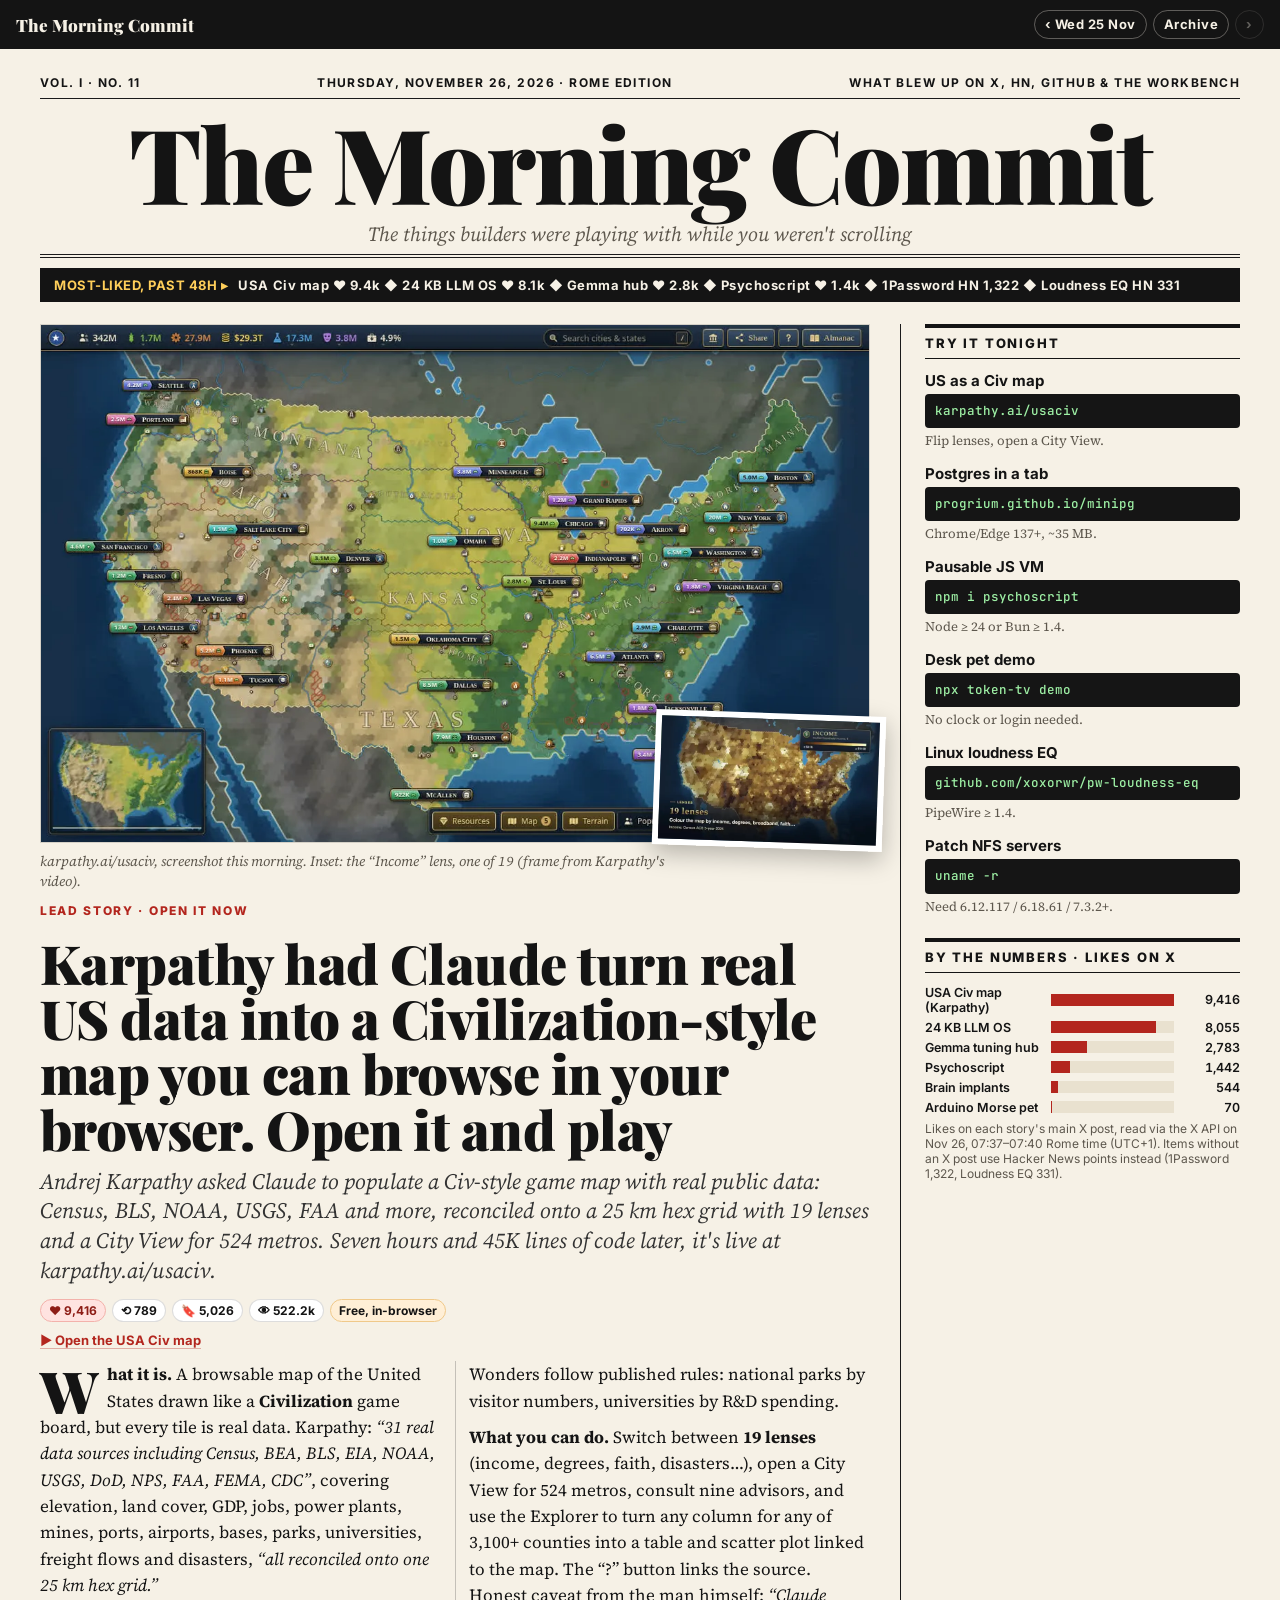
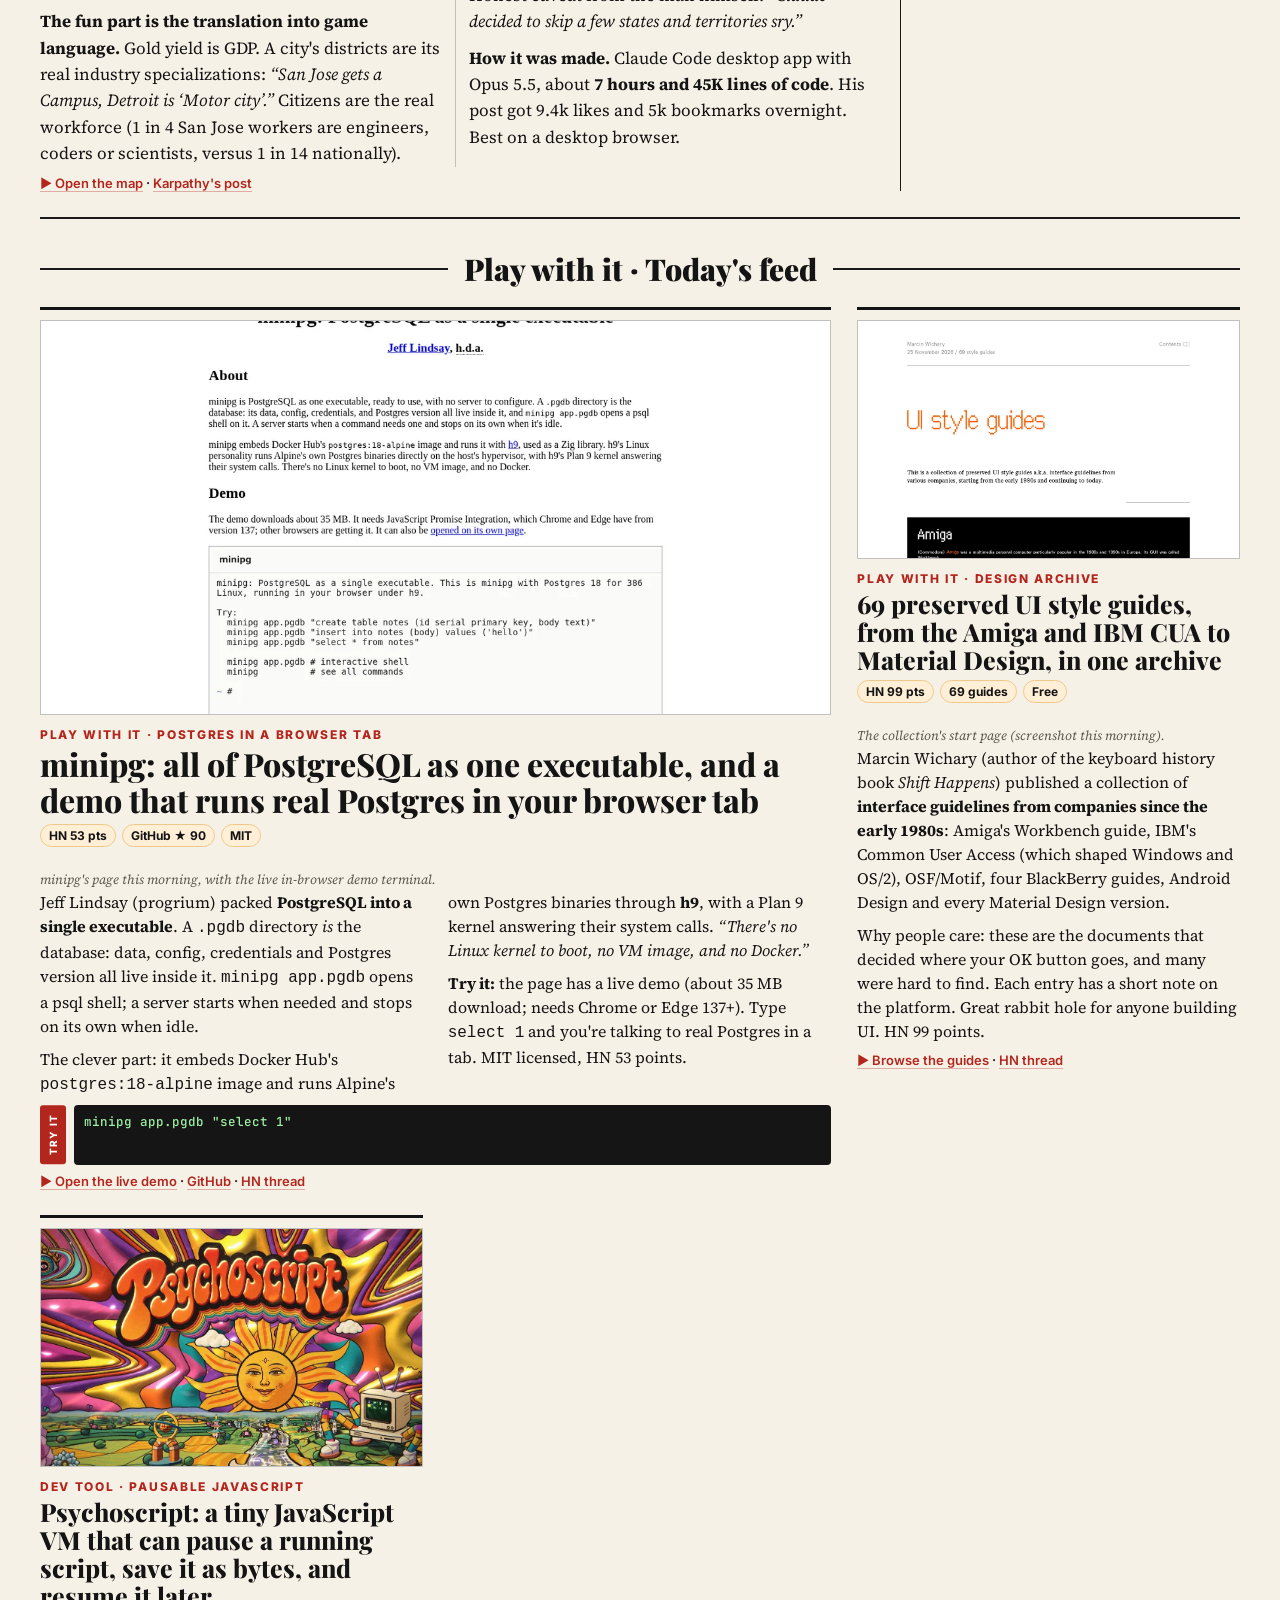
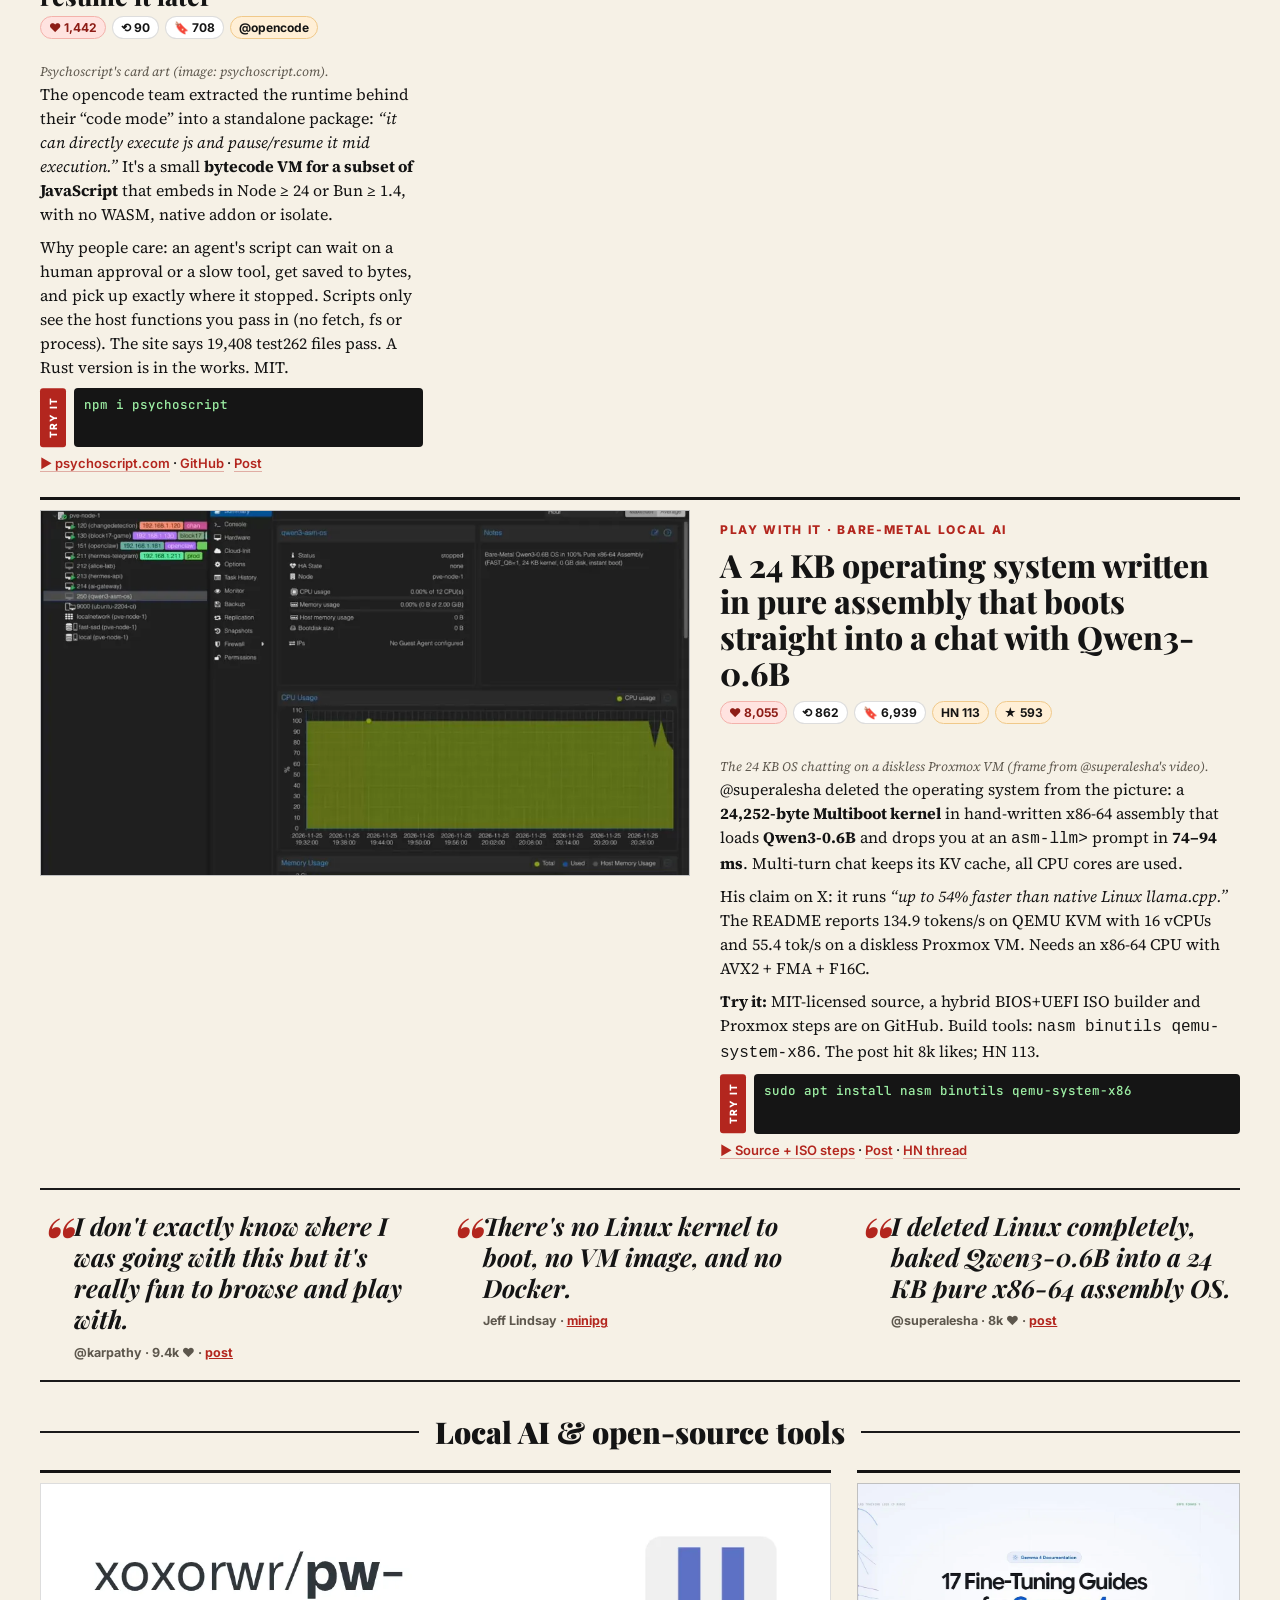
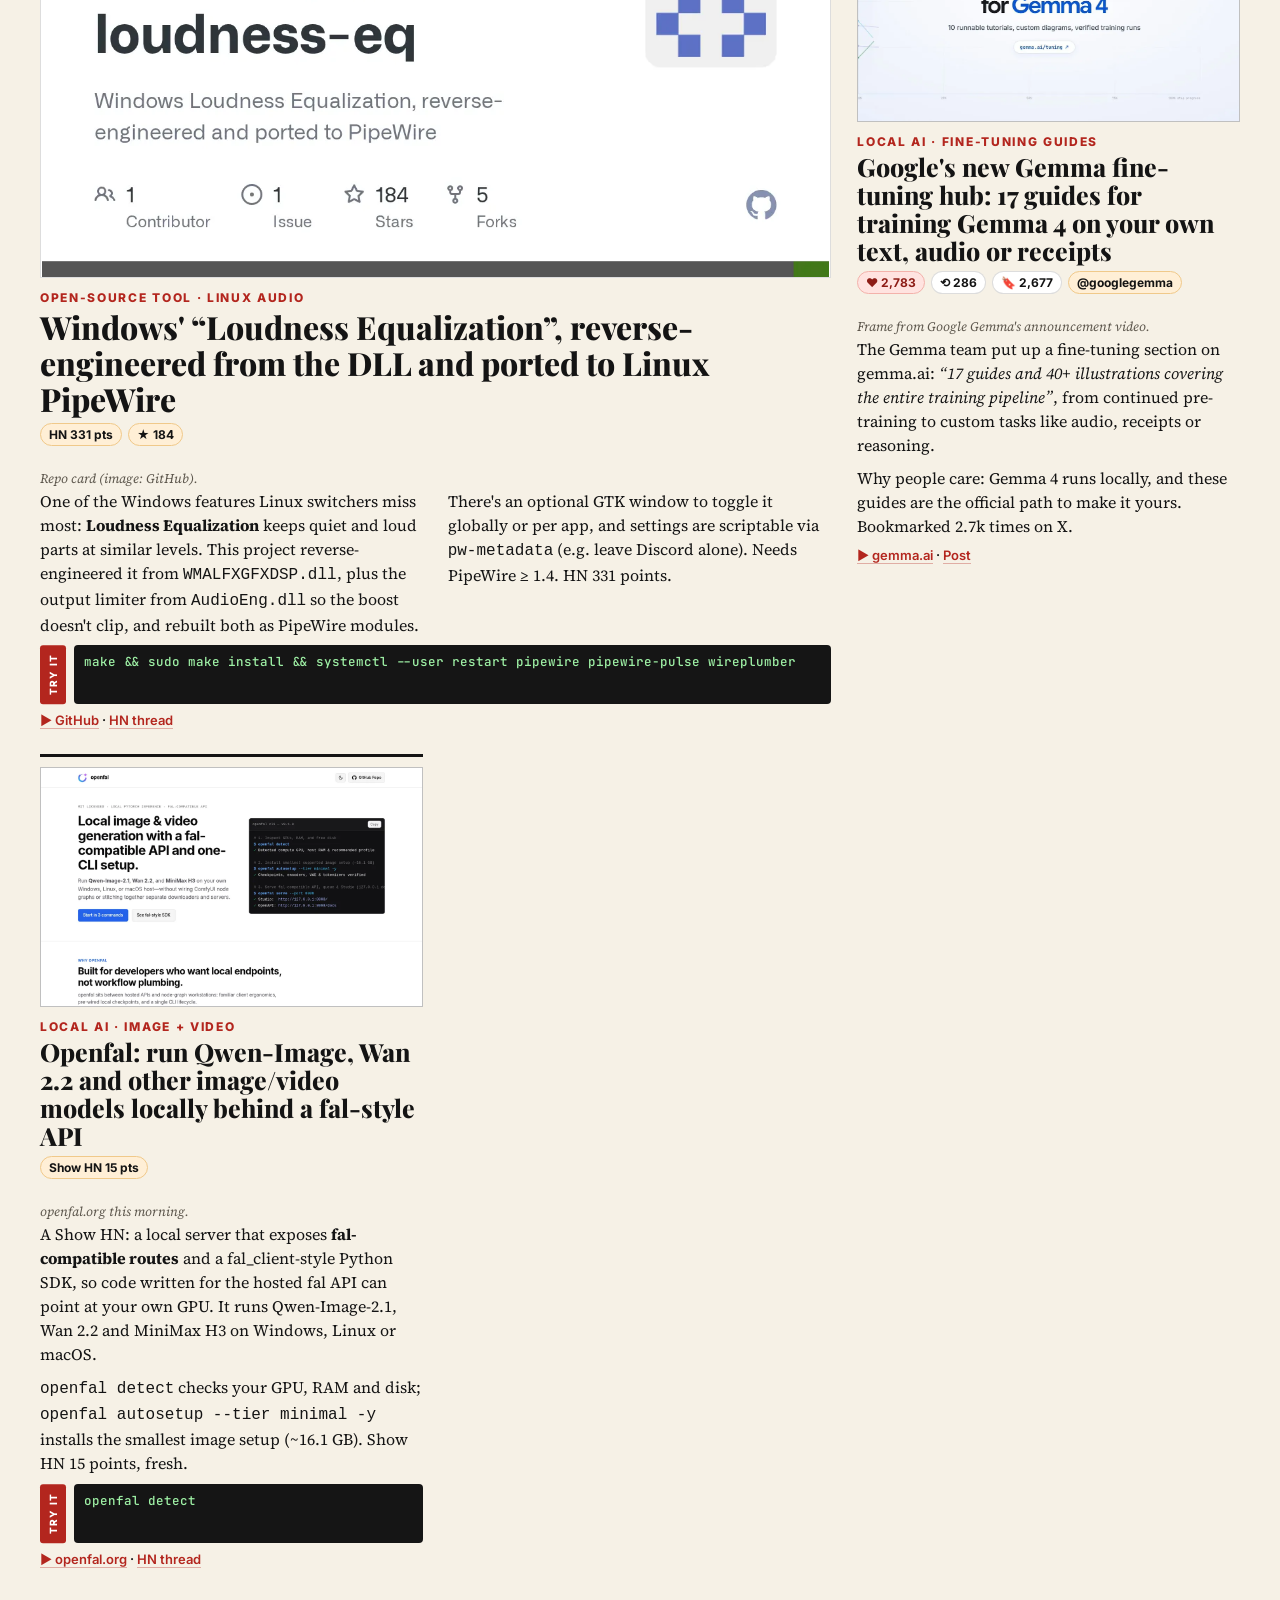
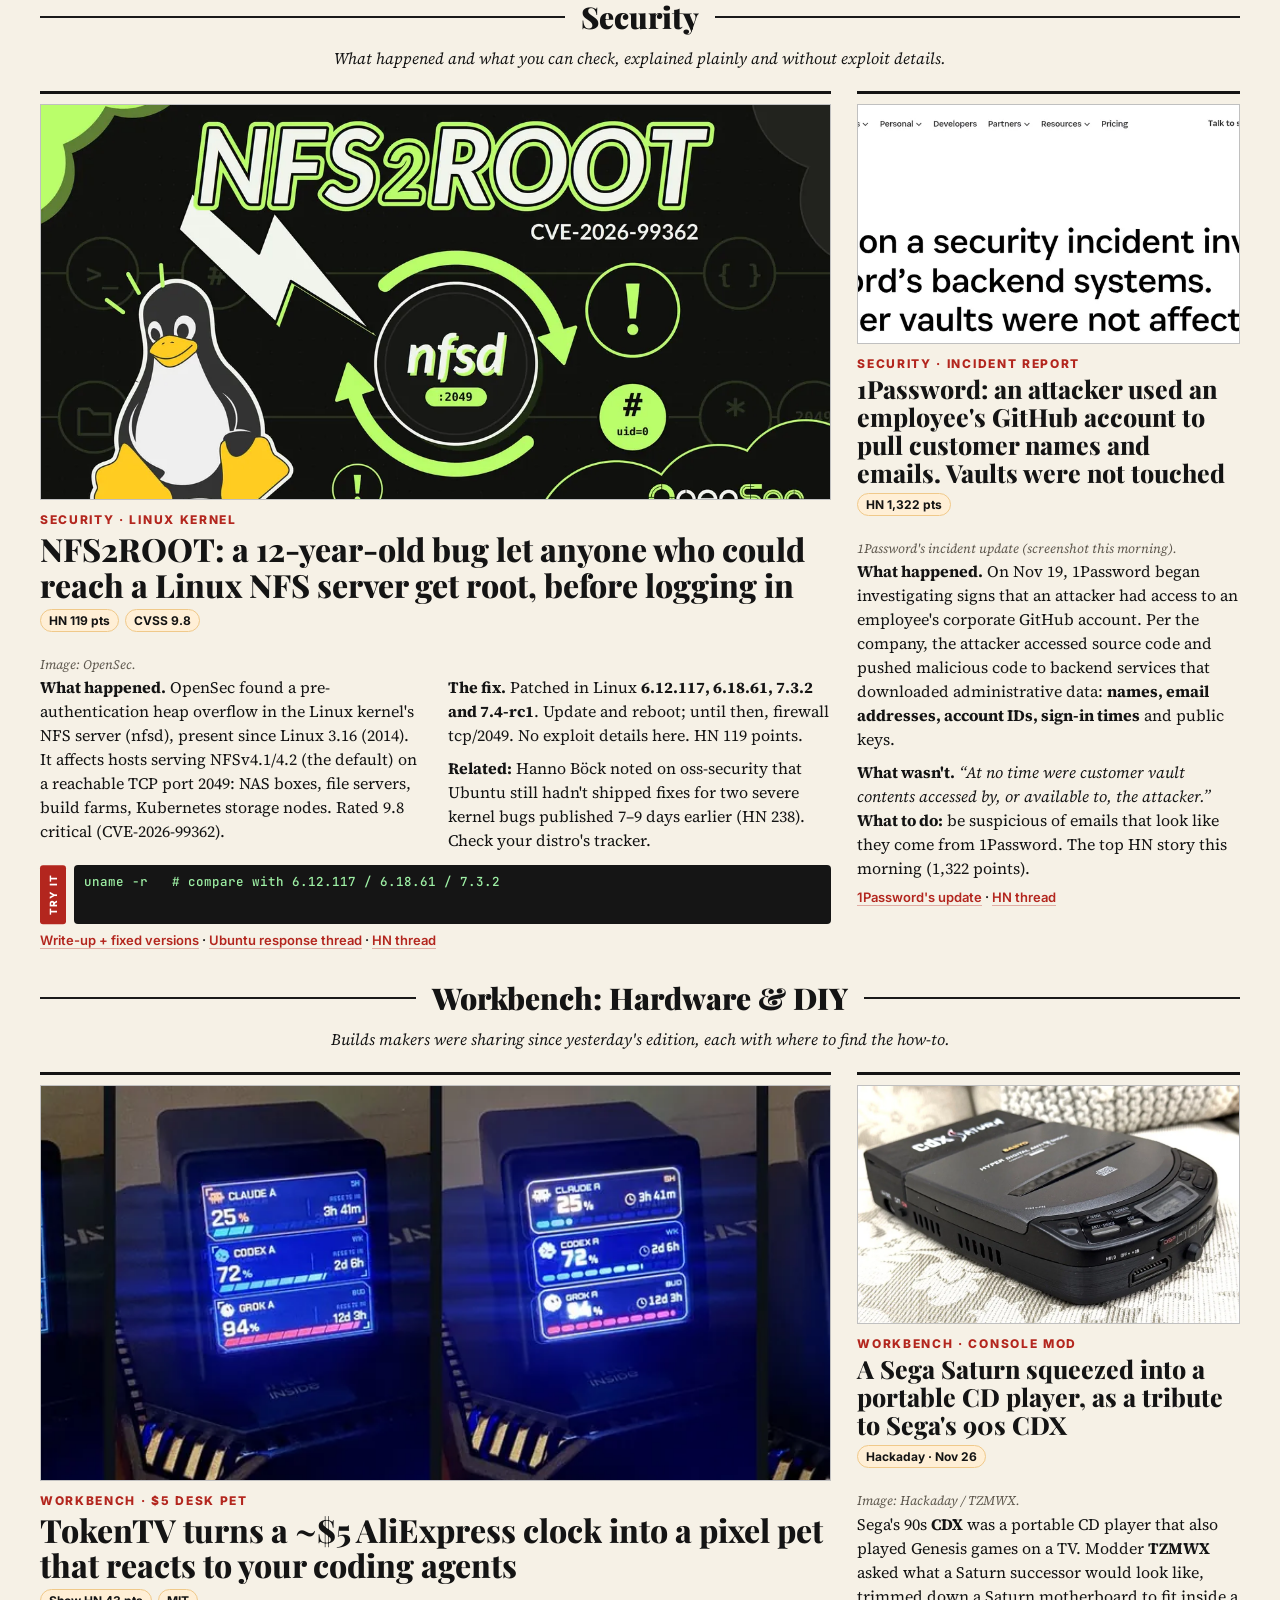
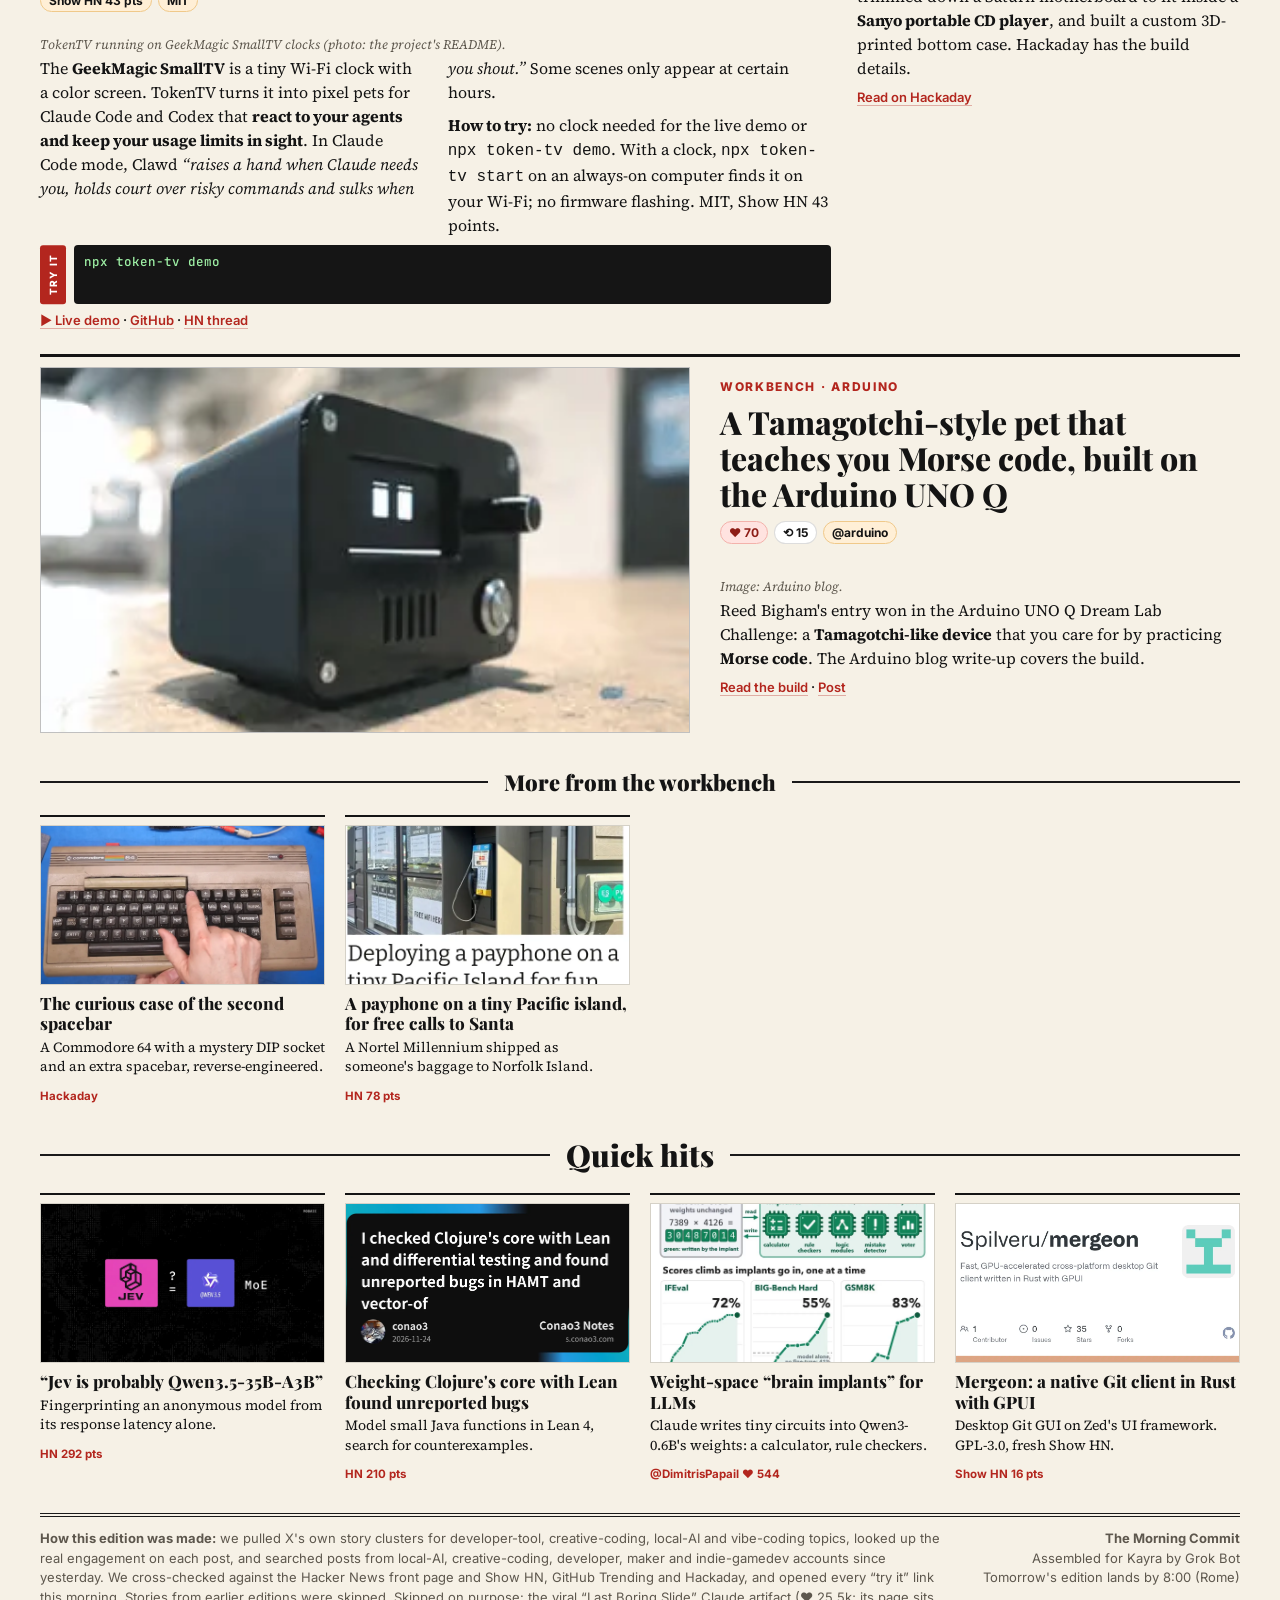
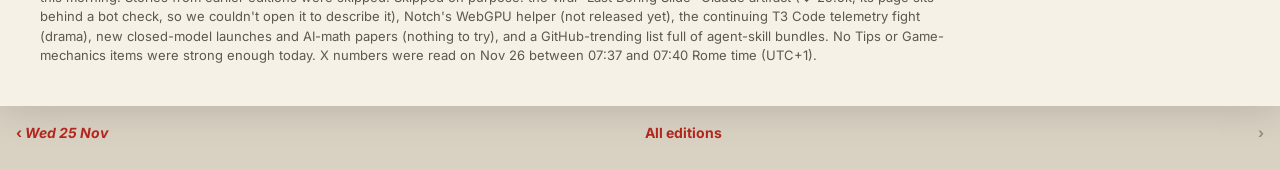
==== commit 9694f05e: "Edition 2026-11-26" ====
--- a/index.html
+++ b/index.html
@@ -5,7 +5,7 @@
 <meta name="mc:deck" content="Andrej Karpathy asked Claude to populate a Civ-style game map with real public data: Census, BLS, NOAA, USGS, FAA and more, reconciled onto a 25 km hex grid with 19 lenses and a City View for 524 metros. Seven hours and 45K lines of code later, it&#x27;s live at karpathy.ai/usaciv.">
 <meta name="mc:thumb" content="img/usaciv_crop.webp">
 <link rel="preconnect" href="https://fonts.googleapis.com"><link rel="preconnect" href="https://fonts.gstatic.com" crossorigin><link href="https://fonts.googleapis.com/css2?family=Playfair+Display:ital,wght@0,700;0,900;1,700&family=Source+Serif+4:ital,opsz,wght@0,8..60,400;0,8..60,600;1,8..60,400&family=Inter:wght@500;700;800&family=JetBrains+Mono:wght@500&display=swap" rel="stylesheet">
-<link rel="stylesheet" href="../../assets/style.css?v=1795675318">
+<link rel="stylesheet" href="../../assets/style.css?v=1795675389">
 <style>
 .wb-intro{text-align:center;font-style:italic;margin:-8px auto 22px;max-width:640px}
 .section.sub{font-size:22px;margin-top:34px}
@@ -27,9 +27,9 @@
 <meta property="og:description" content="Karpathy had Claude turn real US data into a Civilization-style map you can browse in your browser. Open it and play">
 <meta property="og:image" content="https://kayraucklnc.github.io/morning-commit/editions/2026-11-26/img/_thumb.webp">
 <script>if(matchMedia("(max-width:760px)").matches)document.documentElement.classList.add("mc-phone");</script>
-<script defer src="../../assets/app.js?v=1795675318"></script>
+<script defer src="../../assets/app.js?v=1795675389"></script>
 <!--/mc:head-->
-<meta name="mc:built" content="1795675318">
+<meta name="mc:built" content="1795675389">
 </head>
 <body><!--mc:nav--><nav class="mcnav"><div class="in"><a class="home" href="../../">The Morning Commit</a><div class="pn"><a href="../../editions/2026-11-25/" rel="prev" aria-label="Older edition">‹ <i class="lbl">Wed 25 Nov</i></a><a href="../../archive/">Archive</a><span>›</span></div></div></nav><!--/mc:nav--><div class="paper">
 <div class="topline"><span>Vol. I · No. 11</span><span>Thursday, November 26, 2026 · Rome edition</span><span>What blew up on X, HN, GitHub &amp; the workbench</span></div>
@@ -69,7 +69,7 @@
    <li><b>Linux loudness EQ</b><code>github.com/xoxorwr/pw-loudness-eq</code><small>PipeWire ≥ 1.4.</small></li>
    <li><b>Patch NFS servers</b><code>uname -r</code><small>Need 6.12.117 / 6.18.61 / 7.3.2+.</small></li>
   </ul></div>
-  <div class="numbers"><div class="boxh">By the numbers · likes on X</div><div class="bar"><span class="bl">USA Civ map (Karpathy)</span><span class="bt"><i style="width:100.0%"></i></span><span class="bn">9,416</span></div><div class="bar"><span class="bl">24 KB LLM OS</span><span class="bt"><i style="width:85.5%"></i></span><span class="bn">8,055</span></div><div class="bar"><span class="bl">Gemma tuning hub</span><span class="bt"><i style="width:29.6%"></i></span><span class="bn">2,783</span></div><div class="bar"><span class="bl">Psychoscript</span><span class="bt"><i style="width:15.3%"></i></span><span class="bn">1,442</span></div><div class="bar"><span class="bl">Brain implants</span><span class="bt"><i style="width:5.8%"></i></span><span class="bn">544</span></div><div class="bar"><span class="bl">Arduino Morse pet</span><span class="bt"><i style="width:0.7%"></i></span><span class="bn">70</span></div><div class="src">Likes on each story's main X post, read via the X API on Nov 26, 07:38–07:50 Rome time (UTC+1). Items without an X post use Hacker News points instead (1Password 1,322, Loudness EQ 331).</div></div>
+  <div class="numbers"><div class="boxh">By the numbers · likes on X</div><div class="bar"><span class="bl">USA Civ map (Karpathy)</span><span class="bt"><i style="width:100.0%"></i></span><span class="bn">9,416</span></div><div class="bar"><span class="bl">24 KB LLM OS</span><span class="bt"><i style="width:85.5%"></i></span><span class="bn">8,055</span></div><div class="bar"><span class="bl">Gemma tuning hub</span><span class="bt"><i style="width:29.6%"></i></span><span class="bn">2,783</span></div><div class="bar"><span class="bl">Psychoscript</span><span class="bt"><i style="width:15.3%"></i></span><span class="bn">1,442</span></div><div class="bar"><span class="bl">Brain implants</span><span class="bt"><i style="width:5.8%"></i></span><span class="bn">544</span></div><div class="bar"><span class="bl">Arduino Morse pet</span><span class="bt"><i style="width:0.7%"></i></span><span class="bn">70</span></div><div class="src">Likes on each story's main X post, read via the X API on Nov 26, 07:37–07:40 Rome time (UTC+1). Items without an X post use Hacker News points instead (1Password 1,322, Loudness EQ 331).</div></div>
   </details>
  </aside>
 </section>
@@ -105,5 +105,5 @@
 <div class="qgrid"><a class="qh" href="https://hackaday.com/2026/11/25/the-curious-case-of-the-second-spacebar/"><img src="img/spacebar.webp" alt=""><div><b>The curious case of the second spacebar</b><p>A Commodore 64 with a mystery DIP socket and an extra spacebar, reverse-engineered.</p><span>Hackaday</span></div></a><a class="qh" href="https://nickvsnetworking.com/deploying-a-payphone-on-a-tiny-pacific-island-for-fun-and-zero-profit/"><img src="img/payphone.webp" alt=""><div><b>A payphone on a tiny Pacific island, for free calls to Santa</b><p>A Nortel Millennium shipped as someone&#x27;s baggage to Norfolk Island.</p><span>HN 78 pts</span></div></a></div>
 <div class="section">Quick hits</div><div class="qgrid"><a class="qh" href="https://modaic.dev/blog/latency-doesnt-lie"><img src="img/jev.webp" alt=""><div><b>“Jev is probably Qwen3.5-35B-A3B”</b><p>Fingerprinting an anonymous model from its response latency alone.</p><span>HN 292 pts</span></div></a><a class="qh" href="https://s.conao3.com/blog/2026/e4f733"><img src="img/clj.webp" alt=""><div><b>Checking Clojure&#x27;s core with Lean found unreported bugs</b><p>Model small Java functions in Lean 4, search for counterexamples.</p><span>HN 210 pts</span></div></a><a class="qh" href="https://x.com/DimitrisPapail/status/2125617058331160951"><img src="img/implants.webp" alt=""><div><b>Weight-space “brain implants” for LLMs</b><p>Claude writes tiny circuits into Qwen3-0.6B&#x27;s weights: a calculator, rule checkers.</p><span>@DimitrisPapail ♥ 544</span></div></a><a class="qh" href="https://github.com/Spilveru/mergeon"><img src="img/mergeon.webp" alt=""><div><b>Mergeon: a native Git client in Rust with GPUI</b><p>Desktop Git GUI on Zed&#x27;s UI framework. GPL-3.0, fresh Show HN.</p><span>Show HN 16 pts</span></div></a></div>
 
-<footer><div><b>How this edition was made:</b> we pulled X's own story clusters for developer-tool, creative-coding, local-AI and vibe-coding topics, looked up the real engagement on each post, and searched posts from local-AI, creative-coding, developer, maker and indie-gamedev accounts since yesterday. We cross-checked against the Hacker News front page and Show HN, GitHub Trending and Hackaday, and opened every “try it” link this morning. Stories from earlier editions were skipped. Skipped on purpose: the viral “Last Boring Slide” Claude artifact (♥ 25.5k; its page sits behind a bot check, so we couldn't open it to describe it), Notch's WebGPU helper (not released yet), the continuing T3 Code telemetry fight (drama), new closed-model launches and AI-math papers (nothing to try), and a GitHub-trending list full of agent-skill bundles. No Tips or Game-mechanics items were strong enough today. X numbers were read on Nov 26 between 07:38 and 07:50 Rome time (UTC+1).</div><div style="min-width:260px;text-align:right"><b>The Morning Commit</b><br>Assembled for Kayra by Grok Bot<br>Tomorrow's edition lands by 8:00 (Rome)</div></footer>
+<footer><div><b>How this edition was made:</b> we pulled X's own story clusters for developer-tool, creative-coding, local-AI and vibe-coding topics, looked up the real engagement on each post, and searched posts from local-AI, creative-coding, developer, maker and indie-gamedev accounts since yesterday. We cross-checked against the Hacker News front page and Show HN, GitHub Trending and Hackaday, and opened every “try it” link this morning. Stories from earlier editions were skipped. Skipped on purpose: the viral “Last Boring Slide” Claude artifact (♥ 25.5k; its page sits behind a bot check, so we couldn't open it to describe it), Notch's WebGPU helper (not released yet), the continuing T3 Code telemetry fight (drama), new closed-model launches and AI-math papers (nothing to try), and a GitHub-trending list full of agent-skill bundles. No Tips or Game-mechanics items were strong enough today. X numbers were read on Nov 26 between 07:37 and 07:40 Rome time (UTC+1).</div><div style="min-width:260px;text-align:right"><b>The Morning Commit</b><br>Assembled for Kayra by Grok Bot<br>Tomorrow's edition lands by 8:00 (Rome)</div></footer>
 </div><!--mc:foot--><div class="mcfoot"><a href="../../editions/2026-11-25/" data-r="prev" aria-label="Older edition">‹ <i class="lbl">Wed 25 Nov</i></a><a href="../../archive/">All editions</a><span>›</span></div><!--/mc:foot--></body></html>
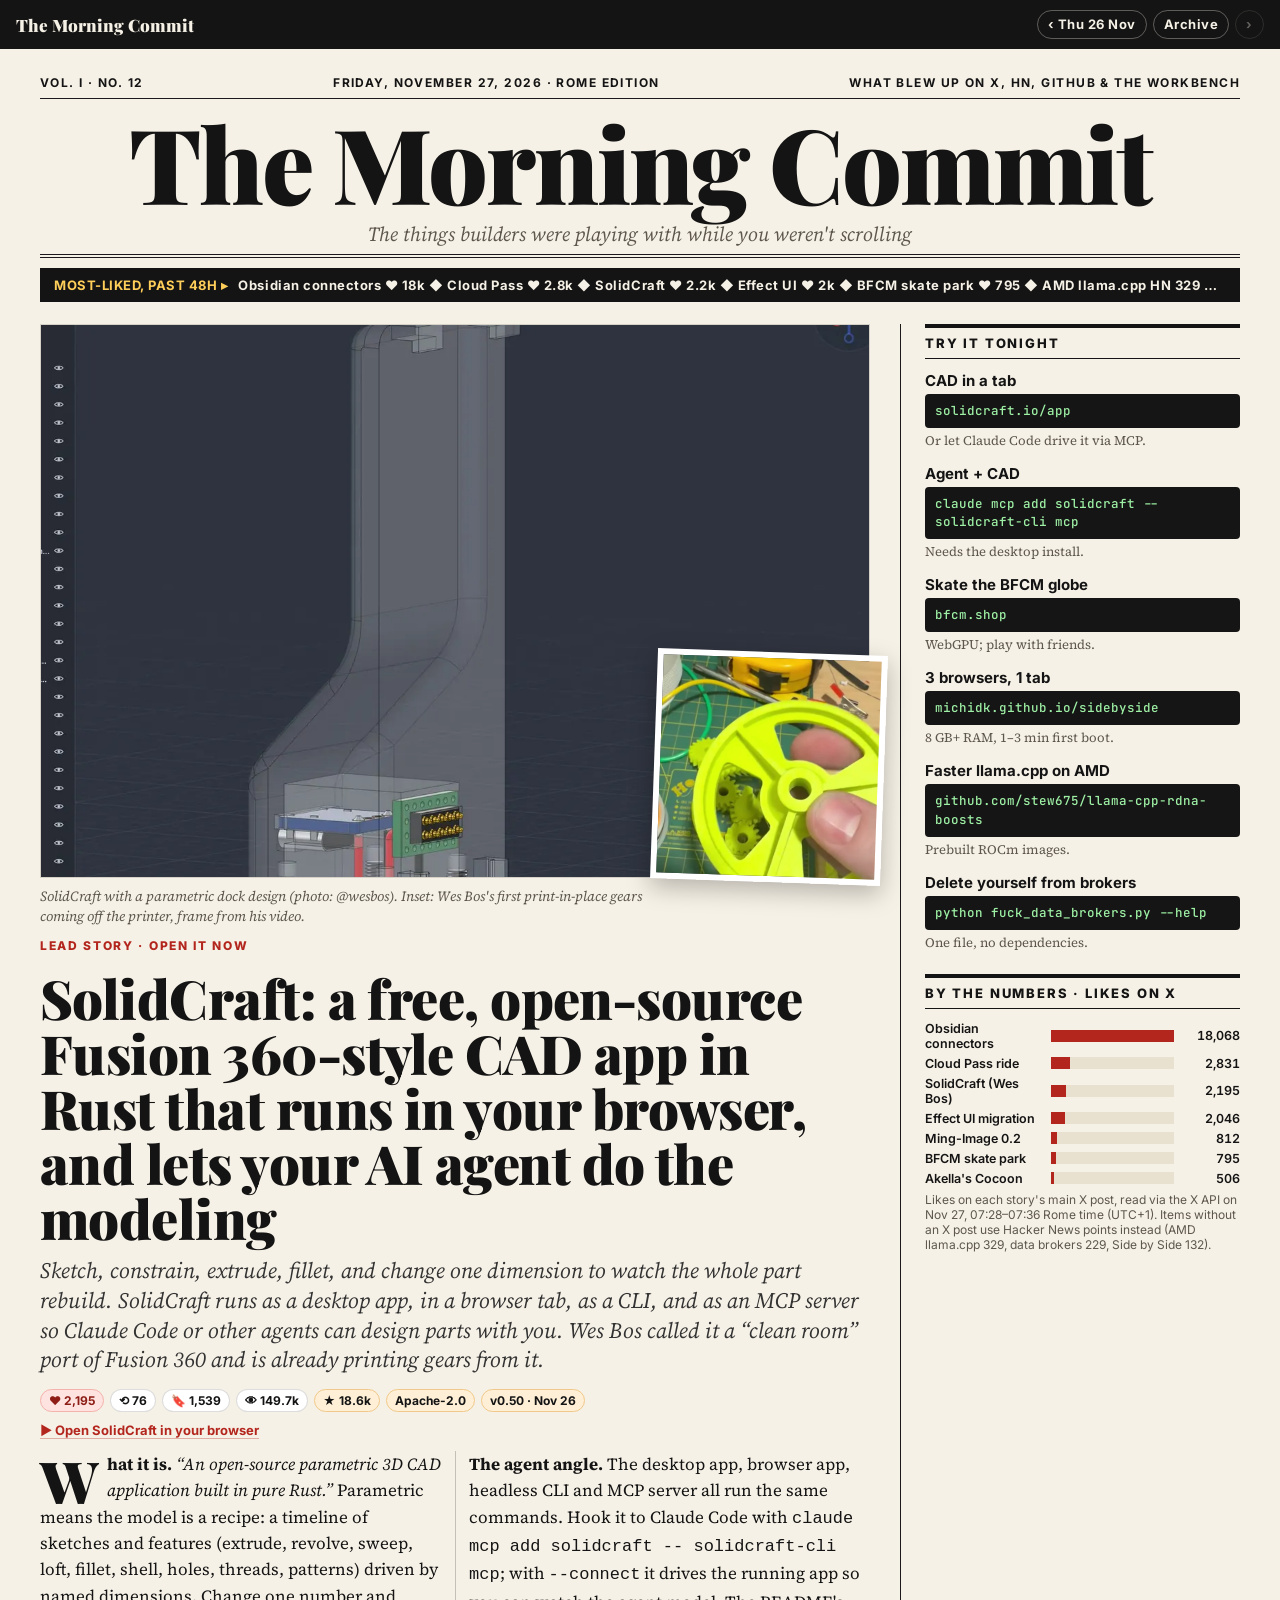
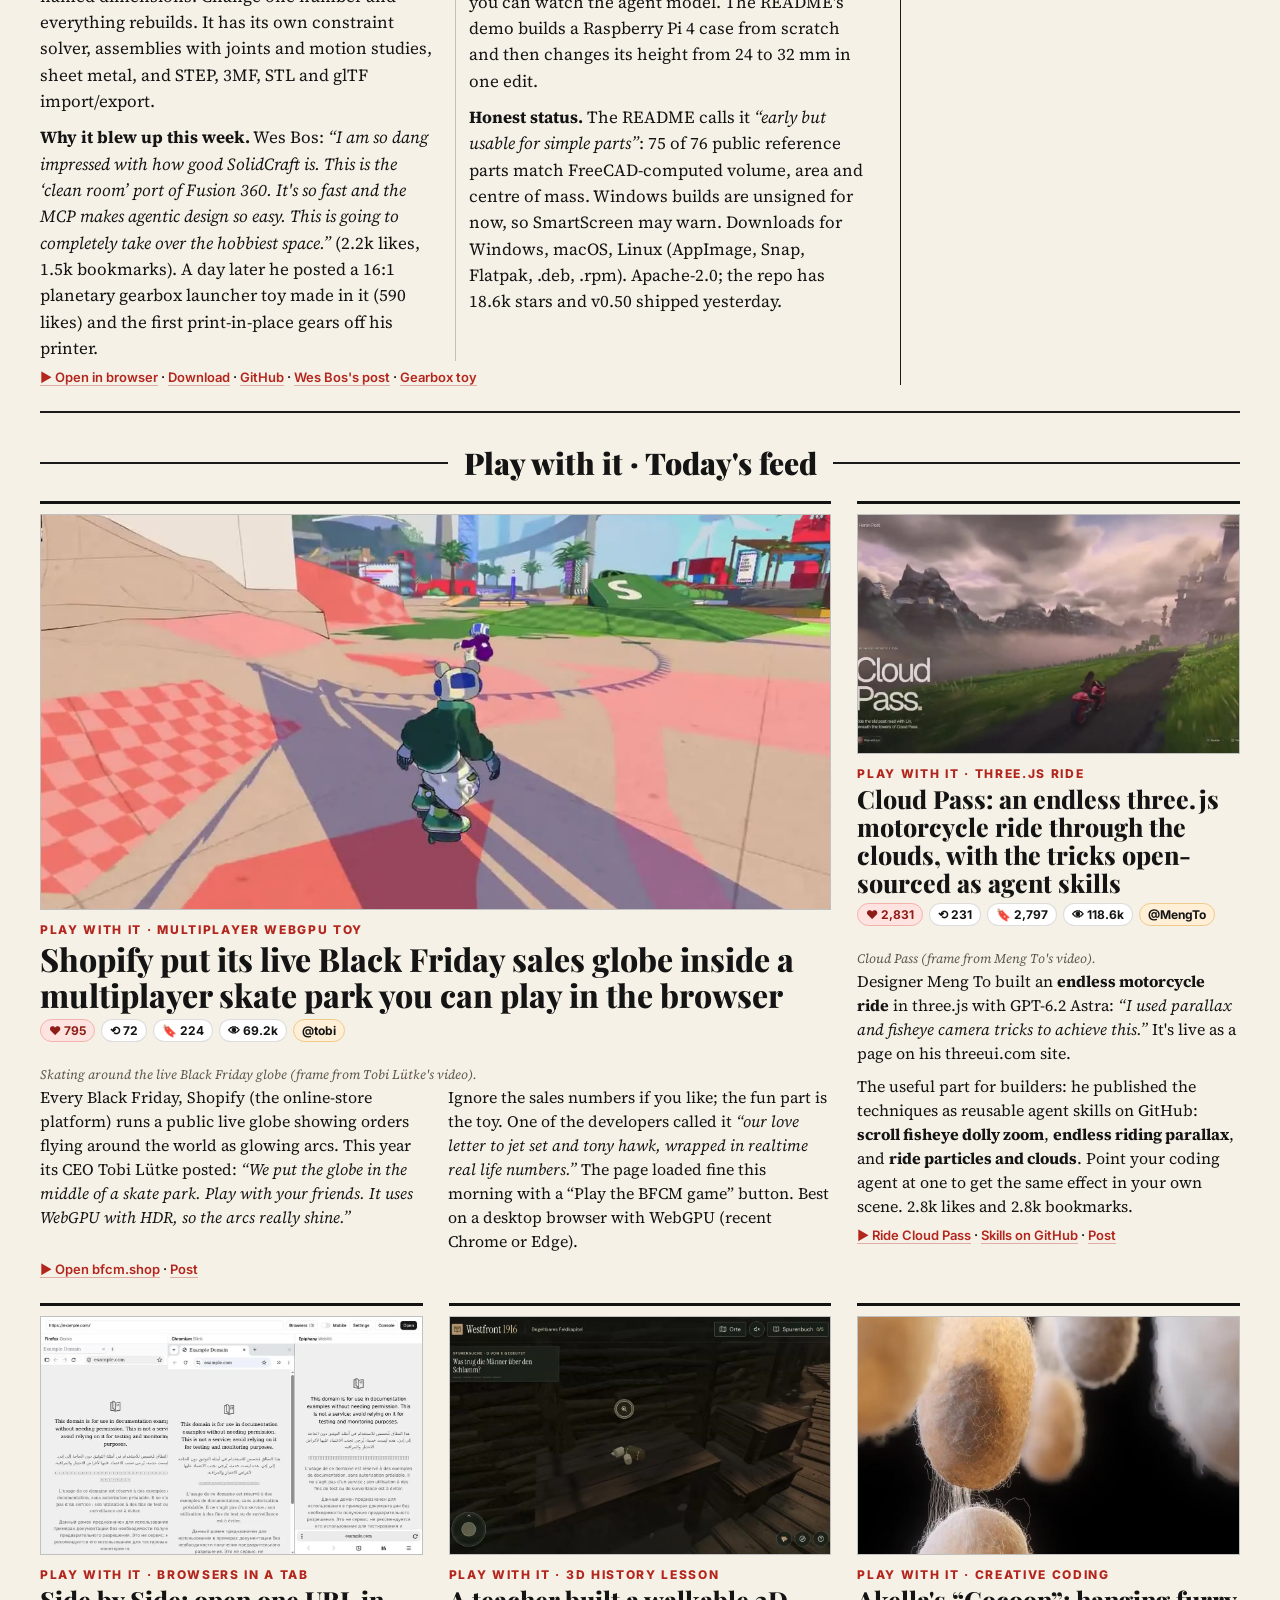
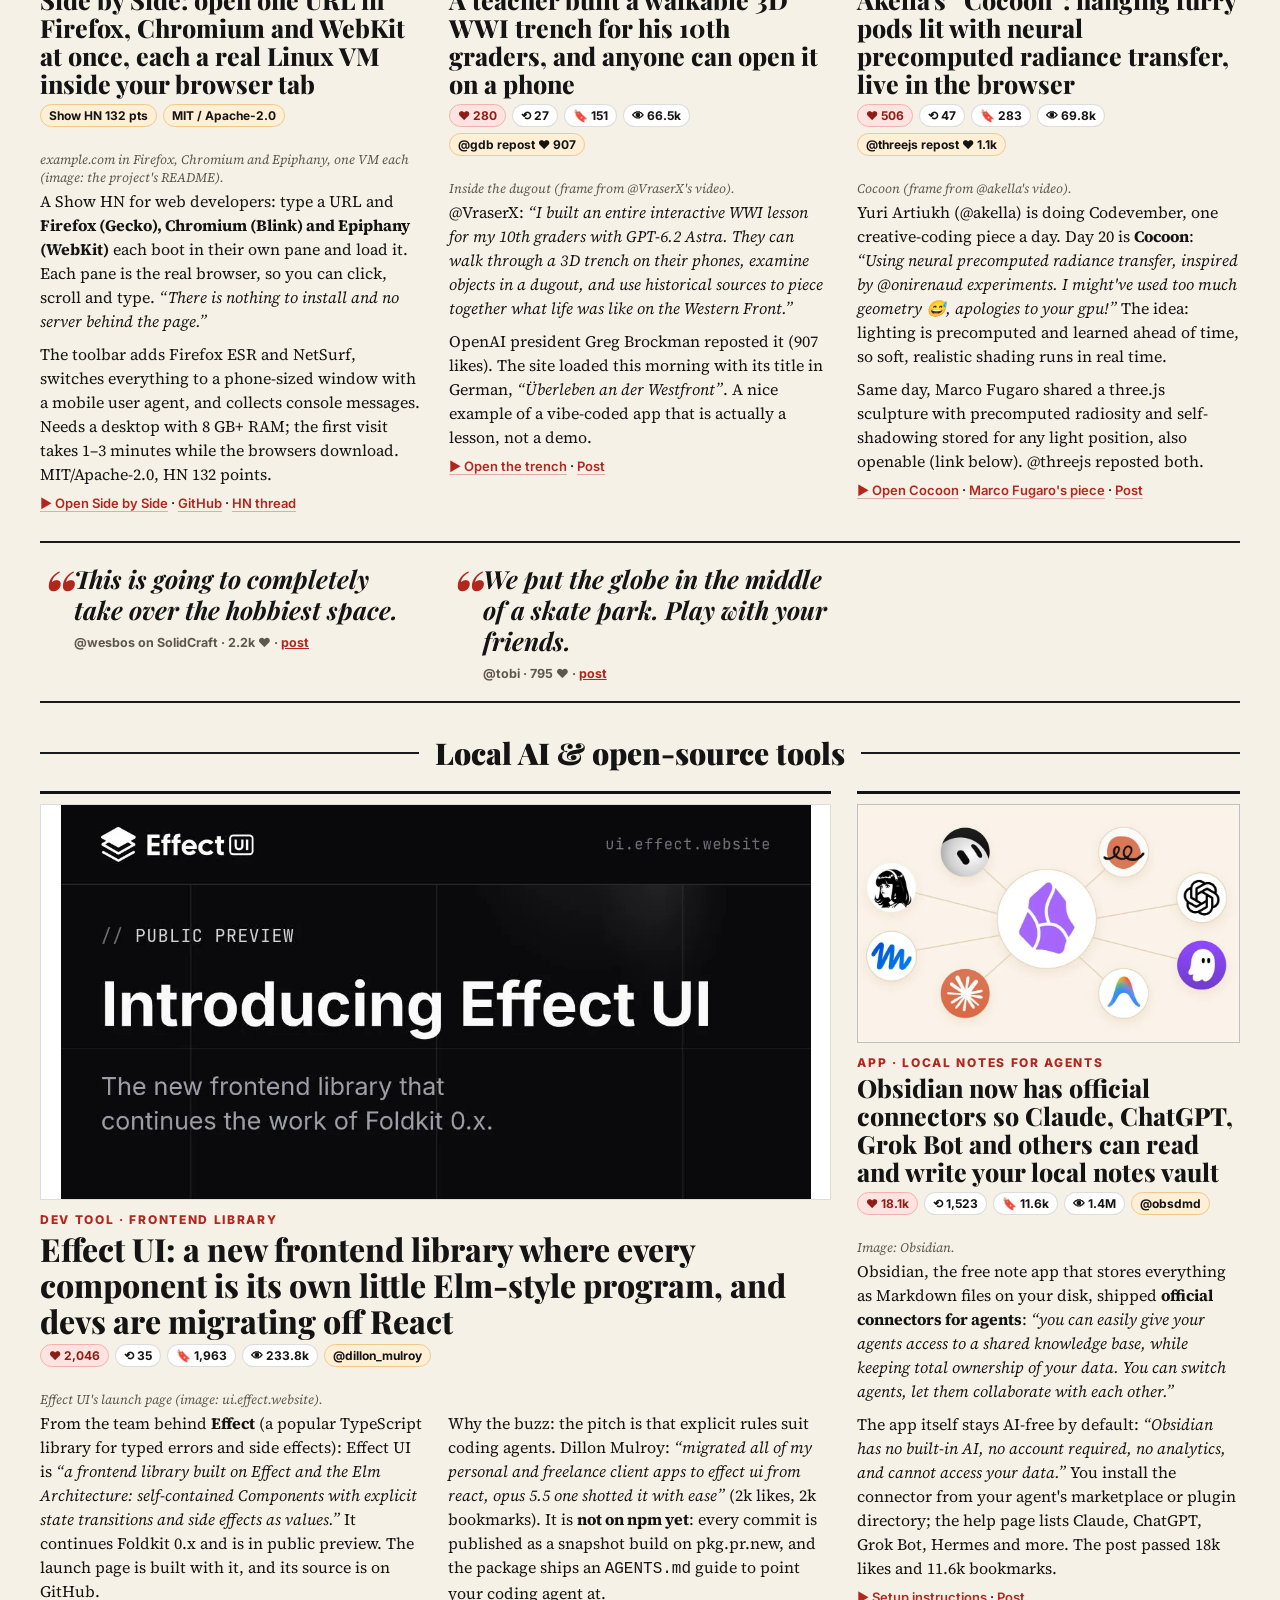
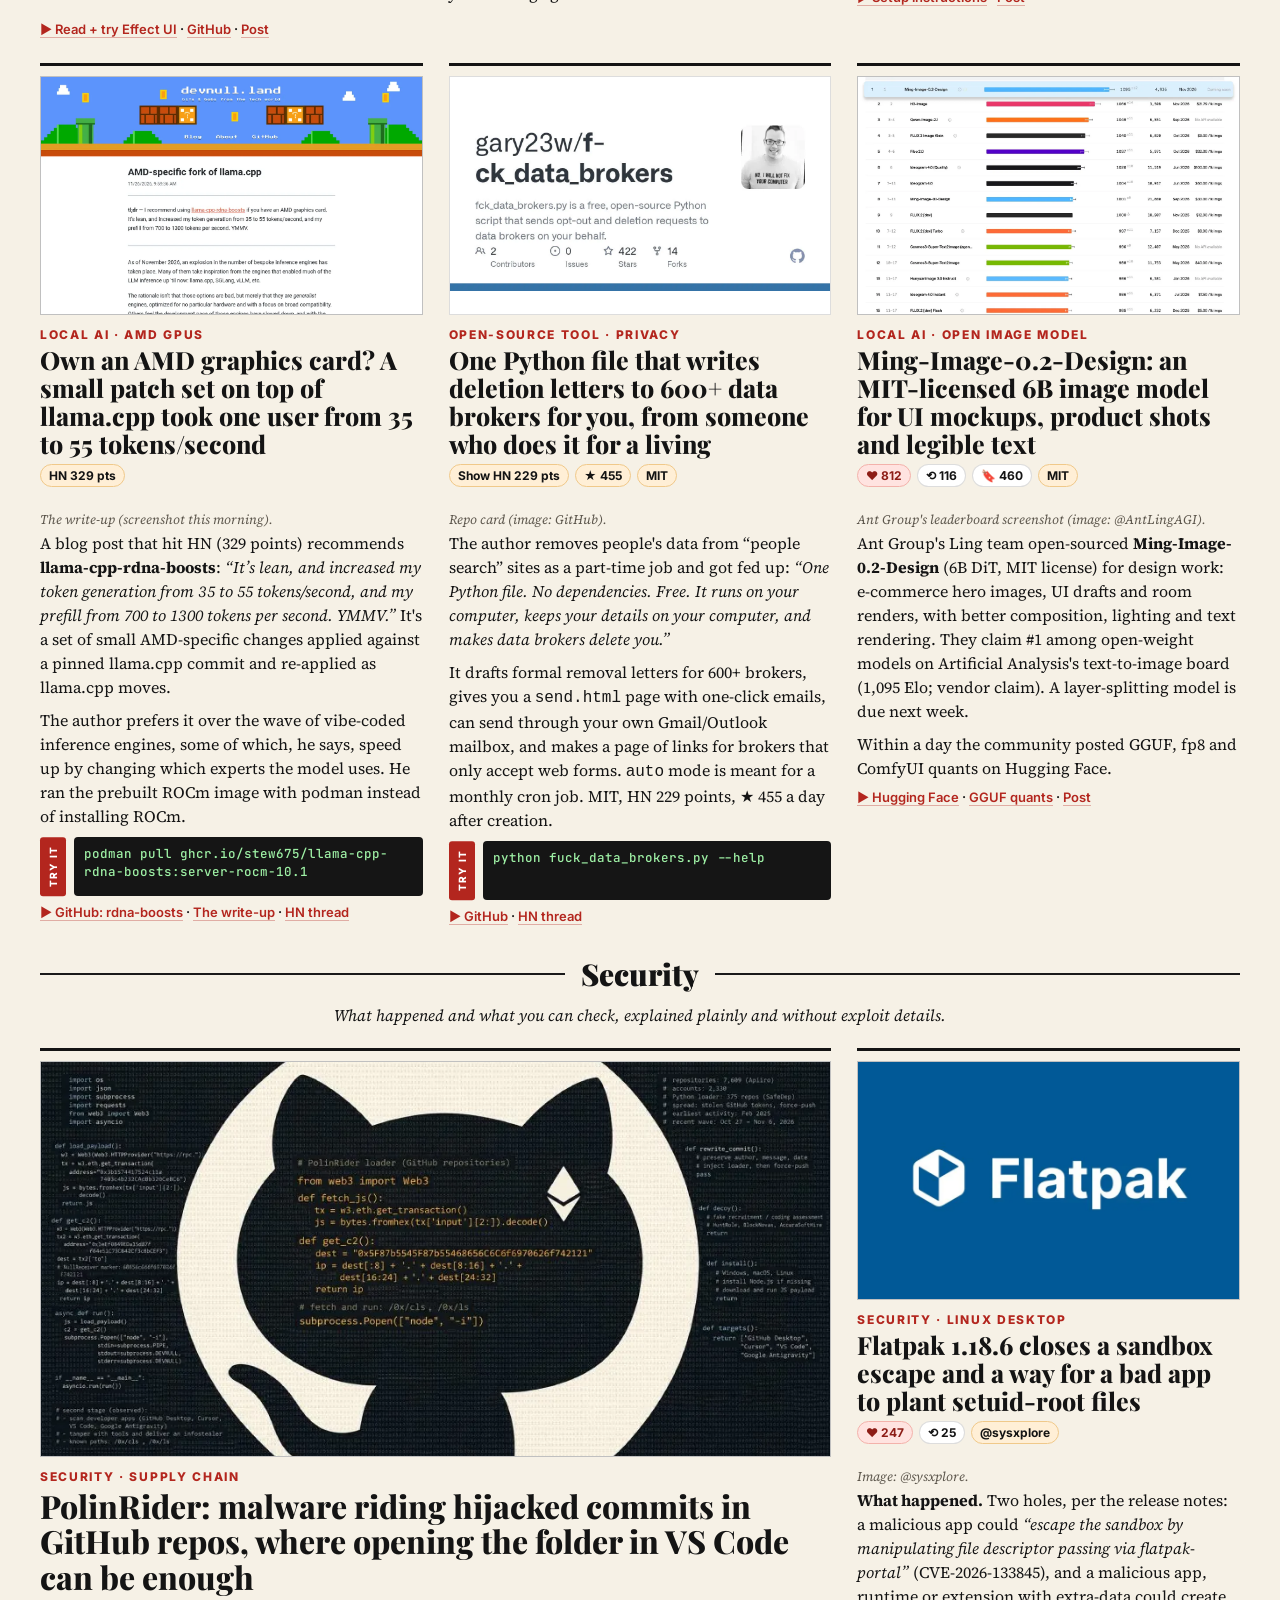
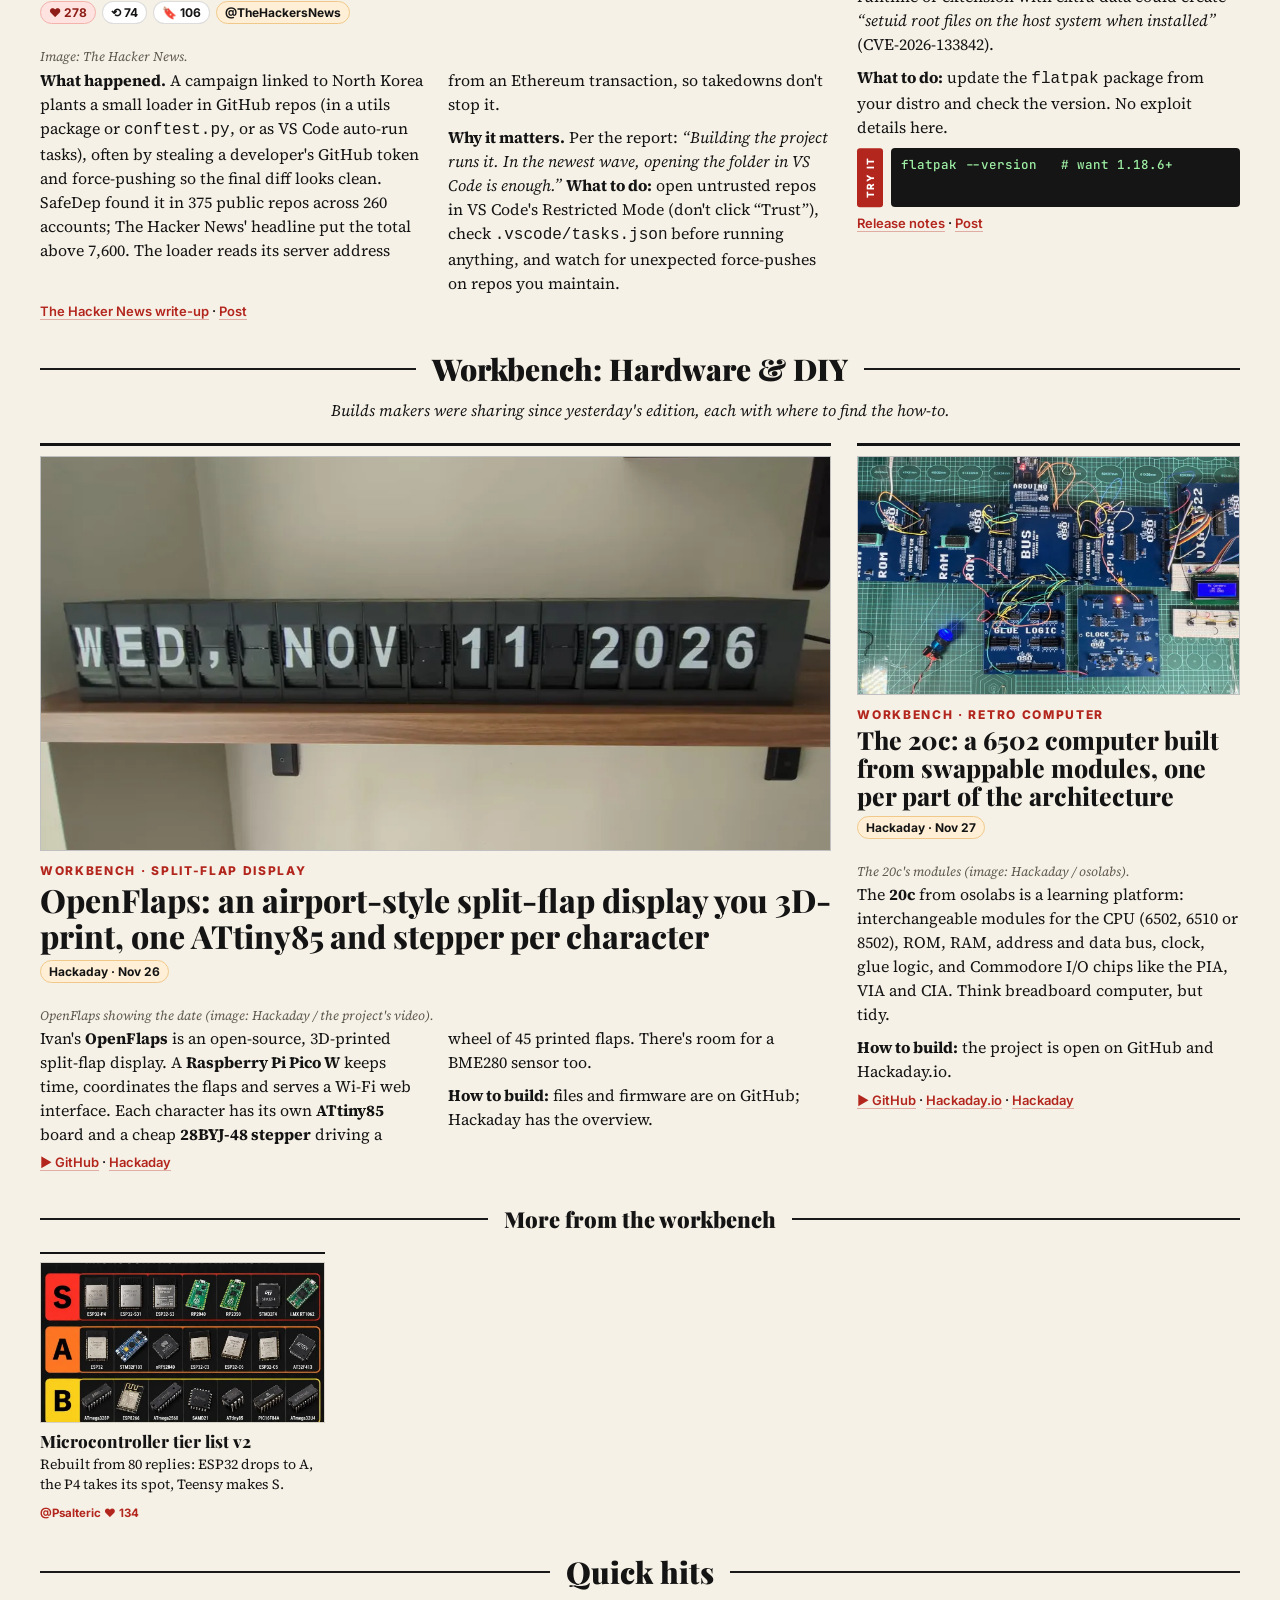
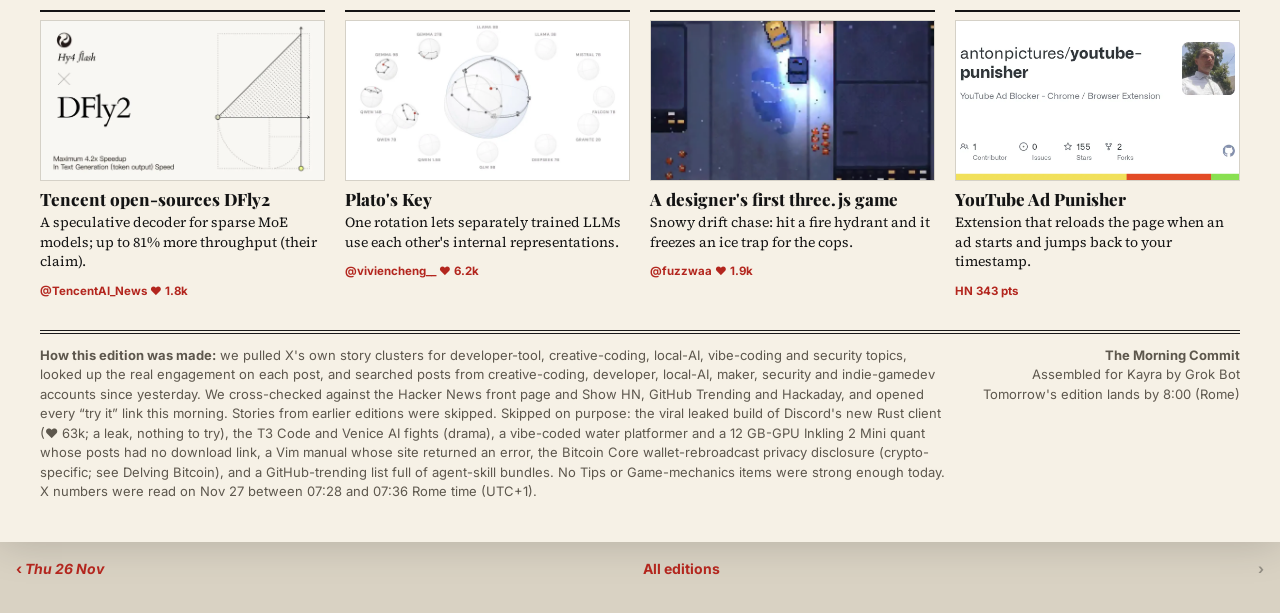
==== commit f4dab967: "Edition 2026-11-27" ====
--- a/index.html
+++ b/index.html
@@ -1,16 +1,16 @@
-<!doctype html><html lang="en"><head><base href="editions/2026-11-26/"><meta charset="utf-8"><meta name="viewport" content="width=device-width,initial-scale=1,viewport-fit=cover">
-<title>The Morning Commit, Thursday, November 26, 2026</title>
-<meta name="description" content="Andrej Karpathy asked Claude to populate a Civ-style game map with real public data: Census, BLS, NOAA, USGS, FAA and more, reconciled onto a 25 km hex grid with 19 lenses and a City View for 524 metros. Seven hours and 45K lines of code later, it&#x27;s live at karpathy.ai/usaciv.">
-<meta name="mc:lead" content="Karpathy had Claude turn real US data into a Civilization-style map you can browse in your browser. Open it and play">
-<meta name="mc:deck" content="Andrej Karpathy asked Claude to populate a Civ-style game map with real public data: Census, BLS, NOAA, USGS, FAA and more, reconciled onto a 25 km hex grid with 19 lenses and a City View for 524 metros. Seven hours and 45K lines of code later, it&#x27;s live at karpathy.ai/usaciv.">
-<meta name="mc:thumb" content="img/usaciv_crop.webp">
+<!doctype html><html lang="en"><head><base href="editions/2026-11-27/"><meta charset="utf-8"><meta name="viewport" content="width=device-width,initial-scale=1,viewport-fit=cover">
+<title>The Morning Commit, Friday, November 27, 2026</title>
+<meta name="description" content="Sketch, constrain, extrude, fillet, and change one dimension to watch the whole part rebuild. SolidCraft runs as a desktop app, in a browser tab, as a CLI, and as an MCP server so Claude Code or other agents can design parts with you. Wes Bos called it a “clean room” port of Fusion 360 and is already printing gears from it.">
+<meta name="mc:lead" content="SolidCraft: a free, open-source Fusion 360-style CAD app in Rust that runs in your browser, and lets your AI agent do the modeling">
+<meta name="mc:deck" content="Sketch, constrain, extrude, fillet, and change one dimension to watch the whole part rebuild. SolidCraft runs as a desktop app, in a browser tab, as a CLI, and as an MCP server so Claude Code or other agents can design parts with you. Wes Bos called it a “clean room” port of Fusion 360 and is already printing gears from it.">
+<meta name="mc:thumb" content="img/sc_hero.webp">
 <link rel="preconnect" href="https://fonts.googleapis.com"><link rel="preconnect" href="https://fonts.gstatic.com" crossorigin><link href="https://fonts.googleapis.com/css2?family=Playfair+Display:ital,wght@0,700;0,900;1,700&family=Source+Serif+4:ital,opsz,wght@0,8..60,400;0,8..60,600;1,8..60,400&family=Inter:wght@500;700;800&family=JetBrains+Mono:wght@500&display=swap" rel="stylesheet">
-<link rel="stylesheet" href="../../assets/style.css?v=1795675389">
+<link rel="stylesheet" href="../../assets/style.css?v=1795761801">
 <style>
 .wb-intro{text-align:center;font-style:italic;margin:-8px auto 22px;max-width:640px}
 .section.sub{font-size:22px;margin-top:34px}
-#loud .ph>img:first-child,#mergeon .ph>img:first-child{object-fit:contain;background:#fff}
-.lead .hero .chart{width:34%}
+#brokers .ph>img:first-child,#effect .ph>img:first-child{object-fit:contain;background:#fff}
+.lead .hero .chart{width:26%}
 </style>
 <!--mc:head-->
 <meta name="theme-color" content="#141414">
@@ -23,38 +23,38 @@
 <meta name="mobile-web-app-capable" content="yes">
 <meta name="apple-mobile-web-app-status-bar-style" content="black-translucent">
 <meta name="apple-mobile-web-app-title" content="Morning Commit">
-<meta property="og:title" content="The Morning Commit · Thursday, November 26, 2026">
-<meta property="og:description" content="Karpathy had Claude turn real US data into a Civilization-style map you can browse in your browser. Open it and play">
-<meta property="og:image" content="https://kayraucklnc.github.io/morning-commit/editions/2026-11-26/img/_thumb.webp">
+<meta property="og:title" content="The Morning Commit · Friday, November 27, 2026">
+<meta property="og:description" content="SolidCraft: a free, open-source Fusion 360-style CAD app in Rust that runs in your browser, and lets your AI agent do the modeling">
+<meta property="og:image" content="https://kayraucklnc.github.io/morning-commit/editions/2026-11-27/img/_thumb.webp">
 <script>if(matchMedia("(max-width:760px)").matches)document.documentElement.classList.add("mc-phone");</script>
-<script defer src="../../assets/app.js?v=1795675389"></script>
+<script defer src="../../assets/app.js?v=1795761801"></script>
 <!--/mc:head-->
-<meta name="mc:built" content="1795675389">
+<meta name="mc:built" content="1795761801">
 </head>
-<body><!--mc:nav--><nav class="mcnav"><div class="in"><a class="home" href="../../">The Morning Commit</a><div class="pn"><a href="../../editions/2026-11-25/" rel="prev" aria-label="Older edition">‹ <i class="lbl">Wed 25 Nov</i></a><a href="../../archive/">Archive</a><span>›</span></div></div></nav><!--/mc:nav--><div class="paper">
-<div class="topline"><span>Vol. I · No. 11</span><span>Thursday, November 26, 2026 · Rome edition</span><span>What blew up on X, HN, GitHub &amp; the workbench</span></div>
+<body><!--mc:nav--><nav class="mcnav"><div class="in"><a class="home" href="../../">The Morning Commit</a><div class="pn"><a href="../../editions/2026-11-26/" rel="prev" aria-label="Older edition">‹ <i class="lbl">Thu 26 Nov</i></a><a href="../../archive/">Archive</a><span>›</span></div></div></nav><!--/mc:nav--><div class="paper">
+<div class="topline"><span>Vol. I · No. 12</span><span>Friday, November 27, 2026 · Rome edition</span><span>What blew up on X, HN, GitHub &amp; the workbench</span></div>
 <header class="mast"><h1>The Morning Commit</h1><div class="tag">The things builders were playing with while you weren't scrolling</div></header>
-<div class="ticker"><b>MOST-LIKED, PAST 48H ▸</b>USA Civ map ♥ 9.4k ◆ 24 KB LLM OS ♥ 8.1k ◆ Gemma hub ♥ 2.8k ◆ Psychoscript ♥ 1.4k ◆ 1Password HN 1,322 ◆ Loudness EQ HN 331</div>
-<nav class="liked" aria-label="Most-liked in the past 48 hours"><div class="liked-label">Most-liked, past 48h</div><div class="liked-track"><a class="chip" href="#usaciv"><img src="img/usaciv_crop.webp" alt=""><span class="chip-t">USA Civ map</span><span class="chip-n">♥ 9.4k</span></a><a class="chip" href="#llmasm"><img src="img/llmasm.webp" alt=""><span class="chip-t">24 KB LLM OS</span><span class="chip-n">♥ 8.1k</span></a><a class="chip" href="#gemma"><img src="img/gemma.webp" alt=""><span class="chip-t">Gemma hub</span><span class="chip-n">♥ 2.8k</span></a><a class="chip" href="#psycho"><img src="img/psycho_card.webp" alt=""><span class="chip-t">Psychoscript</span><span class="chip-n">♥ 1.4k</span></a><a class="chip" href="#loud"><img src="img/loud.webp" alt=""><span class="chip-t">Loudness EQ</span><span class="chip-n">HN 331</span></a></div></nav>
+<div class="ticker"><b>MOST-LIKED, PAST 48H ▸</b>Obsidian connectors ♥ 18k ◆ Cloud Pass ♥ 2.8k ◆ SolidCraft ♥ 2.2k ◆ Effect UI ♥ 2k ◆ BFCM skate park ♥ 795 ◆ AMD llama.cpp HN 329 ◆ Data brokers HN 229</div>
+<nav class="liked" aria-label="Most-liked in the past 48 hours"><div class="liked-label">Most-liked, past 48h</div><div class="liked-track"><a class="chip" href="#obsidian"><img src="img/obsid_s.webp" alt=""><span class="chip-t">Obsidian x agents</span><span class="chip-n">♥ 18k</span></a><a class="chip" href="#cloud"><img src="img/cloud_40.webp" alt=""><span class="chip-t">Cloud Pass</span><span class="chip-n">♥ 2.8k</span></a><a class="chip" href="#solidcraft"><img src="img/sc_hero.webp" alt=""><span class="chip-t">SolidCraft</span><span class="chip-n">♥ 2.2k</span></a><a class="chip" href="#effect"><img src="img/effect_og.webp" alt=""><span class="chip-t">Effect UI</span><span class="chip-n">♥ 2k</span></a><a class="chip" href="#bfcm"><img src="img/bfcm_40.webp" alt=""><span class="chip-t">BFCM skate</span><span class="chip-n">♥ 795</span></a></div></nav>
 
-<section class="lead" id="usaciv">
+<section class="lead" id="solidcraft">
  <div>
-  <figure class="hero"><img class="main" src="img/usaciv_crop.webp" alt="Karpathy's USA Civ map: the United States as a Civilization-style hex map with cities"><img class="chart" src="img/civ_f12.webp" alt="The income lens on the map"><figcaption>karpathy.ai/usaciv, screenshot this morning. Inset: the “Income” lens, one of 19 (frame from Karpathy's video).</figcaption></figure>
+  <figure class="hero"><img class="main" src="img/sc_hero.webp" alt="SolidCraft's CAD window with a parametric dock design and its feature browser"><img class="chart" src="img/sc_gear.webp" alt="A 3D-printed gear held up at a workbench"><figcaption>SolidCraft with a parametric dock design (photo: @wesbos). Inset: Wes Bos's first print-in-place gears coming off the printer, frame from his video.</figcaption></figure>
   <div class="kicker">Lead story · Open it now</div>
-  <h2>Karpathy had Claude turn real US data into a Civilization-style map you can browse in your browser. Open it and play</h2>
-  <p class="hook">GDP becomes gold, Detroit is “Motor city”. 31 real data sources, one hex map.</p>
-  <p class="deck">Andrej Karpathy asked Claude to populate a Civ-style game map with real public data: Census, BLS, NOAA, USGS, FAA and more, reconciled onto a 25 km hex grid with 19 lenses and a City View for 524 metros. Seven hours and 45K lines of code later, it&#x27;s live at karpathy.ai/usaciv.</p>
-  <div class="badges"><span class="b like">♥ 9,416</span><span class="b rt">⟲ 789</span><span class="b sv">🔖 5,026</span><span class="b vw">👁 522.2k</span><span class="b ex">Free, in-browser</span></div>
-  <p class="links" style="margin-top:10px"><a href="https://karpathy.ai/usaciv/"><b>▶ Open the USA Civ map</b></a></p>
+  <h2>SolidCraft: a free, open-source Fusion 360-style CAD app in Rust that runs in your browser, and lets your AI agent do the modeling</h2>
+  <p class="hook">Parametric CAD with no install and no subscription. Open it and sketch a part.</p>
+  <p class="deck">Sketch, constrain, extrude, fillet, and change one dimension to watch the whole part rebuild. SolidCraft runs as a desktop app, in a browser tab, as a CLI, and as an MCP server so Claude Code or other agents can design parts with you. Wes Bos called it a “clean room” port of Fusion 360 and is already printing gears from it.</p>
+  <div class="badges"><span class="b like">♥ 2,195</span><span class="b rt">⟲ 76</span><span class="b sv">🔖 1,539</span><span class="b vw">👁 149.7k</span><span class="b ex">★ 18.6k</span><span class="b ex">Apache-2.0</span><span class="b ex">v0.50 · Nov 26</span></div>
+  <p class="links" style="margin-top:10px"><a href="https://solidcraft.io/app"><b>▶ Open SolidCraft in your browser</b></a></p>
   <details class="more lead-more">
   <summary>Read the story</summary>
   <div class="cols">
-   <p><b>What it is.</b> A browsable map of the United States drawn like a <b>Civilization</b> game board, but every tile is real data. Karpathy: <i>“31 real data sources including Census, BEA, BLS, EIA, NOAA, USGS, DoD, NPS, FAA, FEMA, CDC”</i>, covering elevation, land cover, GDP, jobs, power plants, mines, ports, airports, bases, parks, universities, freight flows and disasters, <i>“all reconciled onto one 25 km hex grid.”</i></p>
-   <p><b>The fun part is the translation into game language.</b> Gold yield is GDP. A city's districts are its real industry specializations: <i>“San Jose gets a Campus, Detroit is ‘Motor city’.”</i> Citizens are the real workforce (1 in 4 San Jose workers are engineers, coders or scientists, versus 1 in 14 nationally). Wonders follow published rules: national parks by visitor numbers, universities by R&amp;D spending.</p>
-   <p><b>What you can do.</b> Switch between <b>19 lenses</b> (income, degrees, faith, disasters…), open a City View for 524 metros, consult nine advisors, and use the Explorer to turn any column for any of 3,100+ counties into a table and scatter plot linked to the map. The “?” button links the source. Honest caveat from the man himself: <i>“Claude decided to skip a few states and territories sry.”</i></p>
-   <p><b>How it was made.</b> Claude Code desktop app with Opus 5.5, about <b>7 hours and 45K lines of code</b>. His post got 9.4k likes and 5k bookmarks overnight. Best on a desktop browser.</p>
+   <p><b>What it is.</b> <i>“An open-source parametric 3D CAD application built in pure Rust.”</i> Parametric means the model is a recipe: a timeline of sketches and features (extrude, revolve, sweep, loft, fillet, shell, holes, threads, patterns) driven by named dimensions. Change one number and everything rebuilds. It has its own constraint solver, assemblies with joints and motion studies, sheet metal, and STEP, 3MF, STL and glTF import/export.</p>
+   <p><b>Why it blew up this week.</b> Wes Bos: <i>“I am so dang impressed with how good SolidCraft is. This is the ‘clean room’ port of Fusion 360. It's so fast and the MCP makes agentic design so easy. This is going to completely take over the hobbiest space.”</i> (2.2k likes, 1.5k bookmarks). A day later he posted a 16:1 planetary gearbox launcher toy made in it (590 likes) and the first print-in-place gears off his printer.</p>
+   <p><b>The agent angle.</b> The desktop app, browser app, headless CLI and MCP server all run the same commands. Hook it to Claude Code with <code>claude mcp add solidcraft -- solidcraft-cli mcp</code>; with <code>--connect</code> it drives the running app so you can watch the agent model. The README's demo builds a Raspberry Pi 4 case from scratch and then changes its height from 24 to 32 mm in one edit.</p>
+   <p><b>Honest status.</b> The README calls it <i>“early but usable for simple parts”</i>: 75 of 76 public reference parts match FreeCAD-computed volume, area and centre of mass. Windows builds are unsigned for now, so SmartScreen may warn. Downloads for Windows, macOS, Linux (AppImage, Snap, Flatpak, .deb, .rpm). Apache-2.0; the repo has 18.6k stars and v0.50 shipped yesterday.</p>
   </div>
-  <div class="links"><a href="https://karpathy.ai/usaciv/">▶ Open the map</a> · <a href="https://x.com/karpathy/status/2125779541952246039">Karpathy&#x27;s post</a></div>
+  <div class="links"><a href="https://solidcraft.io/app">▶ Open in browser</a> · <a href="https://solidcraft.io/download">Download</a> · <a href="https://github.com/tangency-labs/solidcraft">GitHub</a> · <a href="https://x.com/wesbos/status/2125755274694639698">Wes Bos&#x27;s post</a> · <a href="https://x.com/wesbos/status/2126016640957423647">Gearbox toy</a></div>
   </details>
  </div>
  <aside class="side">
@@ -62,48 +62,47 @@
   <summary>Try it tonight</summary>
   <div class="boxh">Try it tonight</div>
   <div class="try"><ul>
-   <li><b>US as a Civ map</b><code>karpathy.ai/usaciv</code><small>Flip lenses, open a City View.</small></li>
-   <li><b>Postgres in a tab</b><code>progrium.github.io/minipg</code><small>Chrome/Edge 137+, ~35 MB.</small></li>
-   <li><b>Pausable JS VM</b><code>npm i psychoscript</code><small>Node ≥ 24 or Bun ≥ 1.4.</small></li>
-   <li><b>Desk pet demo</b><code>npx token-tv demo</code><small>No clock or login needed.</small></li>
-   <li><b>Linux loudness EQ</b><code>github.com/xoxorwr/pw-loudness-eq</code><small>PipeWire ≥ 1.4.</small></li>
-   <li><b>Patch NFS servers</b><code>uname -r</code><small>Need 6.12.117 / 6.18.61 / 7.3.2+.</small></li>
+   <li><b>CAD in a tab</b><code>solidcraft.io/app</code><small>Or let Claude Code drive it via MCP.</small></li>
+   <li><b>Agent + CAD</b><code>claude mcp add solidcraft -- solidcraft-cli mcp</code><small>Needs the desktop install.</small></li>
+   <li><b>Skate the BFCM globe</b><code>bfcm.shop</code><small>WebGPU; play with friends.</small></li>
+   <li><b>3 browsers, 1 tab</b><code>michidk.github.io/sidebyside</code><small>8 GB+ RAM, 1–3 min first boot.</small></li>
+   <li><b>Faster llama.cpp on AMD</b><code>github.com/stew675/llama-cpp-rdna-boosts</code><small>Prebuilt ROCm images.</small></li>
+   <li><b>Delete yourself from brokers</b><code>python fuck_data_brokers.py --help</code><small>One file, no dependencies.</small></li>
   </ul></div>
-  <div class="numbers"><div class="boxh">By the numbers · likes on X</div><div class="bar"><span class="bl">USA Civ map (Karpathy)</span><span class="bt"><i style="width:100.0%"></i></span><span class="bn">9,416</span></div><div class="bar"><span class="bl">24 KB LLM OS</span><span class="bt"><i style="width:85.5%"></i></span><span class="bn">8,055</span></div><div class="bar"><span class="bl">Gemma tuning hub</span><span class="bt"><i style="width:29.6%"></i></span><span class="bn">2,783</span></div><div class="bar"><span class="bl">Psychoscript</span><span class="bt"><i style="width:15.3%"></i></span><span class="bn">1,442</span></div><div class="bar"><span class="bl">Brain implants</span><span class="bt"><i style="width:5.8%"></i></span><span class="bn">544</span></div><div class="bar"><span class="bl">Arduino Morse pet</span><span class="bt"><i style="width:0.7%"></i></span><span class="bn">70</span></div><div class="src">Likes on each story's main X post, read via the X API on Nov 26, 07:37–07:40 Rome time (UTC+1). Items without an X post use Hacker News points instead (1Password 1,322, Loudness EQ 331).</div></div>
+  <div class="numbers"><div class="boxh">By the numbers · likes on X</div><div class="bar"><span class="bl">Obsidian connectors</span><span class="bt"><i style="width:100.0%"></i></span><span class="bn">18,068</span></div><div class="bar"><span class="bl">Cloud Pass ride</span><span class="bt"><i style="width:15.7%"></i></span><span class="bn">2,831</span></div><div class="bar"><span class="bl">SolidCraft (Wes Bos)</span><span class="bt"><i style="width:12.1%"></i></span><span class="bn">2,195</span></div><div class="bar"><span class="bl">Effect UI migration</span><span class="bt"><i style="width:11.3%"></i></span><span class="bn">2,046</span></div><div class="bar"><span class="bl">Ming-Image 0.2</span><span class="bt"><i style="width:4.5%"></i></span><span class="bn">812</span></div><div class="bar"><span class="bl">BFCM skate park</span><span class="bt"><i style="width:4.4%"></i></span><span class="bn">795</span></div><div class="bar"><span class="bl">Akella&#x27;s Cocoon</span><span class="bt"><i style="width:2.8%"></i></span><span class="bn">506</span></div><div class="src">Likes on each story's main X post, read via the X API on Nov 27, 07:28–07:36 Rome time (UTC+1). Items without an X post use Hacker News points instead (AMD llama.cpp 329, data brokers 229, Side by Side 132).</div></div>
   </details>
  </aside>
 </section>
 
 <div class="section">Play with it · Today's feed</div>
 <div class="grid">
-<article class="card wide" id="minipg"><figure><div class="ph"><img src="img/minipg.webp" alt=""></div></figure><div class="kicker">Play with it · Postgres in a browser tab</div><h3>minipg: all of PostgreSQL as one executable, and a demo that runs real Postgres in your browser tab</h3><p class="hook">A .pgdb folder is the whole database. Try the live psql demo first.</p><div class="badges"><span class="b ex">HN 53 pts</span><span class="b ex">GitHub ★ 90</span><span class="b ex">MIT</span></div><details class="more"><summary>Read the story</summary><figcaption>minipg&#x27;s page this morning, with the live in-browser demo terminal.</figcaption><div class="txt"><p>Jeff Lindsay (progrium) packed <b>PostgreSQL into a single executable</b>. A <code>.pgdb</code> directory <i>is</i> the database: data, config, credentials and Postgres version all live inside it. <code>minipg app.pgdb</code> opens a psql shell; a server starts when needed and stops on its own when idle.</p><p>The clever part: it embeds Docker Hub's <code>postgres:18-alpine</code> image and runs Alpine's own Postgres binaries through <b>h9</b>, with a Plan 9 kernel answering their system calls. <i>“There's no Linux kernel to boot, no VM image, and no Docker.”</i></p><p><b>Try it:</b> the page has a live demo (about 35 MB download; needs Chrome or Edge 137+). Type <code>select 1</code> and you're talking to real Postgres in a tab. MIT licensed, HN 53 points.</p></div><div class="tryit"><span>TRY IT</span><code>minipg app.pgdb &quot;select 1&quot;</code></div><div class="links"><a href="https://progrium.github.io/minipg/">▶ Open the live demo</a> · <a href="https://github.com/progrium/minipg">GitHub</a> · <a href="https://news.ycombinator.com/item?id=50650892">HN thread</a></div></details></article><article class="card" id="uistyle"><figure><div class="ph"><img src="img/uistyle.webp" alt=""></div></figure><div class="kicker">Play with it · design archive</div><h3>69 preserved UI style guides, from the Amiga and IBM CUA to Material Design, in one archive</h3><p class="hook">How Amiga, BlackBerry, Motif and Android told designers to build buttons.</p><div class="badges"><span class="b ex">HN 99 pts</span><span class="b ex">69 guides</span><span class="b ex">Free</span></div><details class="more"><summary>Read the story</summary><figcaption>The collection&#x27;s start page (screenshot this morning).</figcaption><div class="txt"><p>Marcin Wichary (author of the keyboard history book <i>Shift Happens</i>) published a collection of <b>interface guidelines from companies since the early 1980s</b>: Amiga's Workbench guide, IBM's Common User Access (which shaped Windows and OS/2), OSF/Motif, four BlackBerry guides, Android Design and every Material Design version.</p><p>Why people care: these are the documents that decided where your OK button goes, and many were hard to find. Each entry has a short note on the platform. Great rabbit hole for anyone building UI. HN 99 points.</p></div><div class="links"><a href="https://aresluna.org/ui-style-guides/">▶ Browse the guides</a> · <a href="https://news.ycombinator.com/item?id=50649834">HN thread</a></div></details></article><article class="card" id="psycho"><figure><div class="ph"><img src="img/psycho_card.webp" alt=""></div></figure><div class="kicker">Dev tool · pausable JavaScript</div><h3>Psychoscript: a tiny JavaScript VM that can pause a running script, save it as bytes, and resume it later</h3><p class="hook">Run agent code, freeze it mid-execution, resume it tomorrow. Pure JS, no WASM.</p><div class="badges"><span class="b like">♥ 1,442</span><span class="b rt">⟲ 90</span><span class="b sv">🔖 708</span><span class="b ex">@opencode</span></div><details class="more"><summary>Read the story</summary><figcaption>Psychoscript&#x27;s card art (image: psychoscript.com).</figcaption><div class="txt"><p>The opencode team extracted the runtime behind their “code mode” into a standalone package: <i>“it can directly execute js and pause/resume it mid execution.”</i> It's a small <b>bytecode VM for a subset of JavaScript</b> that embeds in Node ≥ 24 or Bun ≥ 1.4, with no WASM, native addon or isolate.</p><p>Why people care: an agent's script can wait on a human approval or a slow tool, get saved to bytes, and pick up exactly where it stopped. Scripts only see the host functions you pass in (no fetch, fs or process). The site says 19,408 test262 files pass. A Rust version is in the works. MIT.</p></div><div class="tryit"><span>TRY IT</span><code>npm i psychoscript</code></div><div class="links"><a href="https://psychoscript.com/">▶ psychoscript.com</a> · <a href="https://github.com/anomalyco/psychoscript">GitHub</a> · <a href="https://x.com/opencode/status/2125702030832349374">Post</a></div></details></article><article class="card full" id="llmasm"><figure><div class="ph"><img src="img/llmasm.webp" alt=""></div></figure><div class="kicker">Play with it · bare-metal local AI</div><h3>A 24 KB operating system written in pure assembly that boots straight into a chat with Qwen3-0.6B</h3><p class="hook">No Linux, no C, no libc. Boots in under 100 ms, then you chat.</p><div class="badges"><span class="b like">♥ 8,055</span><span class="b rt">⟲ 862</span><span class="b sv">🔖 6,939</span><span class="b ex">HN 113</span><span class="b ex">★ 593</span></div><details class="more"><summary>Read the story</summary><figcaption>The 24 KB OS chatting on a diskless Proxmox VM (frame from @superalesha&#x27;s video).</figcaption><div class="txt"><p>@superalesha deleted the operating system from the picture: a <b>24,252-byte Multiboot kernel</b> in hand-written x86-64 assembly that loads <b>Qwen3-0.6B</b> and drops you at an <code>asm-llm&gt;</code> prompt in <b>74–94 ms</b>. Multi-turn chat keeps its KV cache, all CPU cores are used.</p><p>His claim on X: it runs <i>“up to 54% faster than native Linux llama.cpp.”</i> The README reports 134.9 tokens/s on QEMU KVM with 16 vCPUs and 55.4 tok/s on a diskless Proxmox VM. Needs an x86-64 CPU with AVX2 + FMA + F16C.</p><p><b>Try it:</b> MIT-licensed source, a hybrid BIOS+UEFI ISO builder and Proxmox steps are on GitHub. Build tools: <code>nasm binutils qemu-system-x86</code>. The post hit 8k likes; HN 113.</p></div><div class="tryit"><span>TRY IT</span><code>sudo apt install nasm binutils qemu-system-x86</code></div><div class="links"><a href="https://github.com/alesha-pro/llm.asm/tree/main/02-baremetal-os">▶ Source + ISO steps</a> · <a href="https://x.com/superalesha/status/2125682626056839259">Post</a> · <a href="https://news.ycombinator.com/item?id=50648365">HN thread</a></div></details></article>
+<article class="card wide" id="bfcm"><figure><div class="ph"><img src="img/bfcm_40.webp" alt=""></div></figure><div class="kicker">Play with it · multiplayer WebGPU toy</div><h3>Shopify put its live Black Friday sales globe inside a multiplayer skate park you can play in the browser</h3><p class="hook">Skate around a WebGPU globe of live shopping data with friends. All weekend.</p><div class="badges"><span class="b like">♥ 795</span><span class="b rt">⟲ 72</span><span class="b sv">🔖 224</span><span class="b vw">👁 69.2k</span><span class="b ex">@tobi</span></div><details class="more"><summary>Read the story</summary><figcaption>Skating around the live Black Friday globe (frame from Tobi Lütke&#x27;s video).</figcaption><div class="txt"><p>Every Black Friday, Shopify (the online-store platform) runs a public live globe showing orders flying around the world as glowing arcs. This year its CEO Tobi Lütke posted: <i>“We put the globe in the middle of a skate park. Play with your friends. It uses WebGPU with HDR, so the arcs really shine.”</i></p><p>Ignore the sales numbers if you like; the fun part is the toy. One of the developers called it <i>“our love letter to jet set and tony hawk, wrapped in realtime real life numbers.”</i> The page loaded fine this morning with a “Play the BFCM game” button. Best on a desktop browser with WebGPU (recent Chrome or Edge).</p></div><div class="links"><a href="https://bfcm.shop/">▶ Open bfcm.shop</a> · <a href="https://x.com/tobi/status/2126118398203727896">Post</a></div></details></article><article class="card" id="cloud"><figure><div class="ph"><img src="img/cloud_40.webp" alt=""></div></figure><div class="kicker">Play with it · three.js ride</div><h3>Cloud Pass: an endless three.js motorcycle ride through the clouds, with the tricks open-sourced as agent skills</h3><p class="hook">Scroll and ride forever. The fisheye and parallax tricks are on GitHub.</p><div class="badges"><span class="b like">♥ 2,831</span><span class="b rt">⟲ 231</span><span class="b sv">🔖 2,797</span><span class="b vw">👁 118.6k</span><span class="b ex">@MengTo</span></div><details class="more"><summary>Read the story</summary><figcaption>Cloud Pass (frame from Meng To&#x27;s video).</figcaption><div class="txt"><p>Designer Meng To built an <b>endless motorcycle ride</b> in three.js with GPT-6.2 Astra: <i>“I used parallax and fisheye camera tricks to achieve this.”</i> It's live as a page on his threeui.com site.</p><p>The useful part for builders: he published the techniques as reusable agent skills on GitHub: <b>scroll fisheye dolly zoom</b>, <b>endless riding parallax</b>, and <b>ride particles and clouds</b>. Point your coding agent at one to get the same effect in your own scene. 2.8k likes and 2.8k bookmarks.</p></div><div class="links"><a href="https://threeui.com/cloud-pass">▶ Ride Cloud Pass</a> · <a href="https://github.com/MengTo/Skills/tree/main/agent-skills/3d/endless-riding-parallax">Skills on GitHub</a> · <a href="https://x.com/MengTo/status/2125995984400654658">Post</a></div></details></article><article class="card" id="sbs"><figure><div class="ph"><img src="img/sbs.webp" alt=""></div></figure><div class="kicker">Play with it · browsers in a tab</div><h3>Side by Side: open one URL in Firefox, Chromium and WebKit at once, each a real Linux VM inside your browser tab</h3><p class="hook">Three real browser engines, three VMs, one tab. Nothing to install.</p><div class="badges"><span class="b ex">Show HN 132 pts</span><span class="b ex">MIT / Apache-2.0</span></div><details class="more"><summary>Read the story</summary><figcaption>example.com in Firefox, Chromium and Epiphany, one VM each (image: the project&#x27;s README).</figcaption><div class="txt"><p>A Show HN for web developers: type a URL and <b>Firefox (Gecko), Chromium (Blink) and Epiphany (WebKit)</b> each boot in their own pane and load it. Each pane is the real browser, so you can click, scroll and type. <i>“There is nothing to install and no server behind the page.”</i></p><p>The toolbar adds Firefox ESR and NetSurf, switches everything to a phone-sized window with a mobile user agent, and collects console messages. Needs a desktop with 8 GB+ RAM; the first visit takes 1–3 minutes while the browsers download. MIT/Apache-2.0, HN 132 points.</p></div><div class="links"><a href="https://michidk.github.io/sidebyside/">▶ Open Side by Side</a> · <a href="https://github.com/michidk/sidebyside">GitHub</a> · <a href="https://news.ycombinator.com/item?id=50656036">HN thread</a></div></details></article><article class="card" id="ww1"><figure><div class="ph"><img src="img/ww1_40.webp" alt=""></div></figure><div class="kicker">Play with it · 3D history lesson</div><h3>A teacher built a walkable 3D WWI trench for his 10th graders, and anyone can open it on a phone</h3><p class="hook">Walk a 1916 trench, inspect a dugout, piece together life on the Western Front.</p><div class="badges"><span class="b like">♥ 280</span><span class="b rt">⟲ 27</span><span class="b sv">🔖 151</span><span class="b vw">👁 66.5k</span><span class="b ex">@gdb repost ♥ 907</span></div><details class="more"><summary>Read the story</summary><figcaption>Inside the dugout (frame from @VraserX&#x27;s video).</figcaption><div class="txt"><p>@VraserX: <i>“I built an entire interactive WWI lesson for my 10th graders with GPT-6.2 Astra. They can walk through a 3D trench on their phones, examine objects in a dugout, and use historical sources to piece together what life was like on the Western Front.”</i></p><p>OpenAI president Greg Brockman reposted it (907 likes). The site loaded this morning with its title in German, <i>“Überleben an der Westfront”</i>. A nice example of a vibe-coded app that is actually a lesson, not a demo.</p></div><div class="links"><a href="https://westfront-1916.vraserx.chatgpt.site/">▶ Open the trench</a> · <a href="https://x.com/VraserX/status/2125881278037938439">Post</a></div></details></article><article class="card" id="cocoon"><figure><div class="ph"><img src="img/cocoon_c.webp" alt=""></div></figure><div class="kicker">Play with it · creative coding</div><h3>Akella&#x27;s “Cocoon”: hanging furry pods lit with neural precomputed radiance transfer, live in the browser</h3><p class="hook">Codevember day 20. Fair warning from the author: heavy on your GPU.</p><div class="badges"><span class="b like">♥ 506</span><span class="b rt">⟲ 47</span><span class="b sv">🔖 283</span><span class="b vw">👁 69.8k</span><span class="b ex">@threejs repost ♥ 1.1k</span></div><details class="more"><summary>Read the story</summary><figcaption>Cocoon (frame from @akella&#x27;s video).</figcaption><div class="txt"><p>Yuri Artiukh (@akella) is doing Codevember, one creative-coding piece a day. Day 20 is <b>Cocoon</b>: <i>“Using neural precomputed radiance transfer, inspired by @onirenaud experiments. I might've used too much geometry 😅, apologies to your gpu!”</i> The idea: lighting is precomputed and learned ahead of time, so soft, realistic shading runs in real time.</p><p>Same day, Marco Fugaro shared a three.js sculpture with precomputed radiosity and self-shadowing stored for any light position, also openable (link below). @threejs reposted both.</p></div><div class="links"><a href="https://akella.github.io/codevember-2026/20/">▶ Open Cocoon</a> · <a href="https://marcofugaro.github.io/three-advanced-techniques/examples/discobulus-reaction-diffusion">Marco Fugaro&#x27;s piece</a> · <a href="https://x.com/akella/status/2125917117526540700">Post</a></div></details></article>
 </div>
 
 <details class="more quotes-more">
  <summary>Quotes from today</summary>
 <div class="pull">
- <blockquote>I don't exactly know where I was going with this but it's really fun to browse and play with.<cite>@karpathy · 9.4k ♥ · <a href="https://x.com/karpathy/status/2125779541952246039">post</a></cite></blockquote>
- <blockquote>There's no Linux kernel to boot, no VM image, and no Docker.<cite>Jeff Lindsay · <a href="https://progrium.github.io/minipg/">minipg</a></cite></blockquote>
- <blockquote>I deleted Linux completely, baked Qwen3-0.6B into a 24 KB pure x86-64 assembly OS.<cite>@superalesha · 8k ♥ · <a href="https://x.com/superalesha/status/2125682626056839259">post</a></cite></blockquote>
+ <blockquote>This is going to completely take over the hobbiest space.<cite>@wesbos on SolidCraft · 2.2k ♥ · <a href="https://x.com/wesbos/status/2125755274694639698">post</a></cite></blockquote>
+ <blockquote>We put the globe in the middle of a skate park. Play with your friends.<cite>@tobi · 795 ♥ · <a href="https://x.com/tobi/status/2126118398203727896">post</a></cite></blockquote>
 </div>
 </details>
 
 <div class="section">Local AI &amp; open-source tools</div>
 <div class="grid">
-<article class="card wide" id="loud"><figure><div class="ph"><img src="img/loud.webp" alt=""></div></figure><div class="kicker">Open-source tool · Linux audio</div><h3>Windows&#x27; “Loudness Equalization”, reverse-engineered from the DLL and ported to Linux PipeWire</h3><p class="hook">Quiet dialogue, loud explosions? This evens out every app&#x27;s volume on Linux.</p><div class="badges"><span class="b ex">HN 331 pts</span><span class="b ex">★ 184</span></div><details class="more"><summary>Read the story</summary><figcaption>Repo card (image: GitHub).</figcaption><div class="txt"><p>One of the Windows features Linux switchers miss most: <b>Loudness Equalization</b> keeps quiet and loud parts at similar levels. This project reverse-engineered it from <code>WMALFXGFXDSP.dll</code>, plus the output limiter from <code>AudioEng.dll</code> so the boost doesn't clip, and rebuilt both as PipeWire modules.</p><p>There's an optional GTK window to toggle it globally or per app, and settings are scriptable via <code>pw-metadata</code> (e.g. leave Discord alone). Needs PipeWire ≥ 1.4. HN 331 points.</p></div><div class="tryit"><span>TRY IT</span><code>make &amp;&amp; sudo make install &amp;&amp; systemctl --user restart pipewire pipewire-pulse wireplumber</code></div><div class="links"><a href="https://github.com/xoxorwr/pw-loudness-eq">▶ GitHub</a> · <a href="https://news.ycombinator.com/item?id=50641171">HN thread</a></div></details></article><article class="card" id="gemma"><figure><div class="ph"><img src="img/gemma.webp" alt=""></div></figure><div class="kicker">Local AI · fine-tuning guides</div><h3>Google&#x27;s new Gemma fine-tuning hub: 17 guides for training Gemma 4 on your own text, audio or receipts</h3><p class="hook">17 guides, 40+ illustrations: the whole fine-tuning pipeline for an open model.</p><div class="badges"><span class="b like">♥ 2,783</span><span class="b rt">⟲ 286</span><span class="b sv">🔖 2,677</span><span class="b ex">@googlegemma</span></div><details class="more"><summary>Read the story</summary><figcaption>Frame from Google Gemma&#x27;s announcement video.</figcaption><div class="txt"><p>The Gemma team put up a fine-tuning section on gemma.ai: <i>“17 guides and 40+ illustrations covering the entire training pipeline”</i>, from continued pre-training to custom tasks like audio, receipts or reasoning.</p><p>Why people care: Gemma 4 runs locally, and these guides are the official path to make it yours. Bookmarked 2.7k times on X.</p></div><div class="links"><a href="https://gemma.ai/">▶ gemma.ai</a> · <a href="https://x.com/googlegemma/status/2125631619692429690">Post</a></div></details></article><article class="card" id="openfal"><figure><div class="ph"><img src="img/openfal.webp" alt=""></div></figure><div class="kicker">Local AI · image + video</div><h3>Openfal: run Qwen-Image, Wan 2.2 and other image/video models locally behind a fal-style API</h3><p class="hook">Local image and video generation without wiring ComfyUI node graphs.</p><div class="badges"><span class="b ex">Show HN 15 pts</span></div><details class="more"><summary>Read the story</summary><figcaption>openfal.org this morning.</figcaption><div class="txt"><p>A Show HN: a local server that exposes <b>fal-compatible routes</b> and a fal_client-style Python SDK, so code written for the hosted fal API can point at your own GPU. It runs Qwen-Image-2.1, Wan 2.2 and MiniMax H3 on Windows, Linux or macOS.</p><p><code>openfal detect</code> checks your GPU, RAM and disk; <code>openfal autosetup --tier minimal -y</code> installs the smallest image setup (~16.1 GB). Show HN 15 points, fresh.</p></div><div class="tryit"><span>TRY IT</span><code>openfal detect</code></div><div class="links"><a href="https://openfal.org">▶ openfal.org</a> · <a href="https://news.ycombinator.com/item?id=50647219">HN thread</a></div></details></article>
+<article class="card wide" id="effect"><figure><div class="ph"><img src="img/effect_og.webp" alt=""></div></figure><div class="kicker">Dev tool · frontend library</div><h3>Effect UI: a new frontend library where every component is its own little Elm-style program, and devs are migrating off React</h3><p class="hook">Explicit state, side effects as values. People are porting React apps in one shot.</p><div class="badges"><span class="b like">♥ 2,046</span><span class="b rt">⟲ 35</span><span class="b sv">🔖 1,963</span><span class="b vw">👁 233.8k</span><span class="b ex">@dillon_mulroy</span></div><details class="more"><summary>Read the story</summary><figcaption>Effect UI&#x27;s launch page (image: ui.effect.website).</figcaption><div class="txt"><p>From the team behind <b>Effect</b> (a popular TypeScript library for typed errors and side effects): Effect UI is <i>“a frontend library built on Effect and the Elm Architecture: self-contained Components with explicit state transitions and side effects as values.”</i> It continues Foldkit 0.x and is in public preview. The launch page is built with it, and its source is on GitHub.</p><p>Why the buzz: the pitch is that explicit rules suit coding agents. Dillon Mulroy: <i>“migrated all of my personal and freelance client apps to effect ui from react, opus 5.5 one shotted it with ease”</i> (2k likes, 2k bookmarks). It is <b>not on npm yet</b>: every commit is published as a snapshot build on pkg.pr.new, and the package ships an <code>AGENTS.md</code> guide to point your coding agent at.</p></div><div class="links"><a href="https://ui.effect.website/">▶ Read + try Effect UI</a> · <a href="https://github.com/Effect-TS/ui">GitHub</a> · <a href="https://x.com/dillon_mulroy/status/2125993366089273373">Post</a></div></details></article><article class="card" id="obsidian"><figure><div class="ph"><img src="img/obsid_s.webp" alt=""></div></figure><div class="kicker">App · local notes for agents</div><h3>Obsidian now has official connectors so Claude, ChatGPT, Grok Bot and others can read and write your local notes vault</h3><p class="hook">One local knowledge base, any agent. Still no built-in AI, account or analytics.</p><div class="badges"><span class="b like">♥ 18.1k</span><span class="b rt">⟲ 1,523</span><span class="b sv">🔖 11.6k</span><span class="b vw">👁 1.4M</span><span class="b ex">@obsdmd</span></div><details class="more"><summary>Read the story</summary><figcaption>Image: Obsidian.</figcaption><div class="txt"><p>Obsidian, the free note app that stores everything as Markdown files on your disk, shipped <b>official connectors for agents</b>: <i>“you can easily give your agents access to a shared knowledge base, while keeping total ownership of your data. You can switch agents, let them collaborate with each other.”</i></p><p>The app itself stays AI-free by default: <i>“Obsidian has no built-in AI, no account required, no analytics, and cannot access your data.”</i> You install the connector from your agent's marketplace or plugin directory; the help page lists Claude, ChatGPT, Grok Bot, Hermes and more. The post passed 18k likes and 11.6k bookmarks.</p></div><div class="links"><a href="https://obsidian.md/help/agents">▶ Setup instructions</a> · <a href="https://x.com/obsdmd/status/2125700941156651151">Post</a></div></details></article><article class="card" id="amd"><figure><div class="ph"><img src="img/amd.webp" alt=""></div></figure><div class="kicker">Local AI · AMD GPUs</div><h3>Own an AMD graphics card? A small patch set on top of llama.cpp took one user from 35 to 55 tokens/second</h3><p class="hook">llama-cpp-rdna-boosts: minimal AMD patches re-applied to stock llama.cpp.</p><div class="badges"><span class="b ex">HN 329 pts</span></div><details class="more"><summary>Read the story</summary><figcaption>The write-up (screenshot this morning).</figcaption><div class="txt"><p>A blog post that hit HN (329 points) recommends <b>llama-cpp-rdna-boosts</b>: <i>“It’s lean, and increased my token generation from 35 to 55 tokens/second, and my prefill from 700 to 1300 tokens per second. YMMV.”</i> It's a set of small AMD-specific changes applied against a pinned llama.cpp commit and re-applied as llama.cpp moves.</p><p>The author prefers it over the wave of vibe-coded inference engines, some of which, he says, speed up by changing which experts the model uses. He ran the prebuilt ROCm image with podman instead of installing ROCm.</p></div><div class="tryit"><span>TRY IT</span><code>podman pull ghcr.io/stew675/llama-cpp-rdna-boosts:server-rocm-10.1</code></div><div class="links"><a href="https://github.com/stew675/llama-cpp-rdna-boosts">▶ GitHub: rdna-boosts</a> · <a href="https://devnull.land/amd-specific-llama-cpp">The write-up</a> · <a href="https://news.ycombinator.com/item?id=50657265">HN thread</a></div></details></article><article class="card" id="brokers"><figure><div class="ph"><img src="img/brokers_og.webp" alt=""></div></figure><div class="kicker">Open-source tool · privacy</div><h3>One Python file that writes deletion letters to 600+ data brokers for you, from someone who does it for a living</h3><p class="hook">No dependencies, runs locally, then follows up every month.</p><div class="badges"><span class="b ex">Show HN 229 pts</span><span class="b ex">★ 455</span><span class="b ex">MIT</span></div><details class="more"><summary>Read the story</summary><figcaption>Repo card (image: GitHub).</figcaption><div class="txt"><p>The author removes people's data from “people search” sites as a part-time job and got fed up: <i>“One Python file. No dependencies. Free. It runs on your computer, keeps your details on your computer, and makes data brokers delete you.”</i></p><p>It drafts formal removal letters for 600+ brokers, gives you a <code>send.html</code> page with one-click emails, can send through your own Gmail/Outlook mailbox, and makes a page of links for brokers that only accept web forms. <code>auto</code> mode is meant for a monthly cron job. MIT, HN 229 points, ★ 455 a day after creation.</p></div><div class="tryit"><span>TRY IT</span><code>python fuck_data_brokers.py --help</code></div><div class="links"><a href="https://github.com/gary23w/f-ck_data_brokers">▶ GitHub</a> · <a href="https://news.ycombinator.com/item?id=50658191">HN thread</a></div></details></article><article class="card" id="ming"><figure><div class="ph"><img src="img/ming.webp" alt=""></div></figure><div class="kicker">Local AI · open image model</div><h3>Ming-Image-0.2-Design: an MIT-licensed 6B image model for UI mockups, product shots and legible text</h3><p class="hook">Open weights, tops open models on one text-to-image board. GGUF quants already out.</p><div class="badges"><span class="b like">♥ 812</span><span class="b rt">⟲ 116</span><span class="b sv">🔖 460</span><span class="b ex">MIT</span></div><details class="more"><summary>Read the story</summary><figcaption>Ant Group&#x27;s leaderboard screenshot (image: @AntLingAGI).</figcaption><div class="txt"><p>Ant Group's Ling team open-sourced <b>Ming-Image-0.2-Design</b> (6B DiT, MIT license) for design work: e-commerce hero images, UI drafts and room renders, with better composition, lighting and text rendering. They claim #1 among open-weight models on Artificial Analysis's text-to-image board (1,095 Elo; vendor claim). A layer-splitting model is due next week.</p><p>Within a day the community posted GGUF, fp8 and ComfyUI quants on Hugging Face.</p></div><div class="links"><a href="https://huggingface.co/inclusionAI/Ming-Image-0.2-Design">▶ Hugging Face</a> · <a href="https://huggingface.co/Abiray/Ming-Image-0.2-Design-GGUF">GGUF quants</a> · <a href="https://x.com/AntLingAGI/status/2125916926048358827">Post</a></div></details></article>
 </div>
 
 <div class="section" id="security">Security</div>
 <p class="wb-intro">What happened and what you can check, explained plainly and without exploit details.</p>
-<div class="grid"><article class="card wide" id="nfs"><figure><div class="ph"><img src="img/nfs.webp" alt=""></div></figure><div class="kicker">Security · Linux kernel</div><h3>NFS2ROOT: a 12-year-old bug let anyone who could reach a Linux NFS server get root, before logging in</h3><p class="hook">Run an NFS server? Update the kernel and reboot. Fixed versions inside.</p><div class="badges"><span class="b ex">HN 119 pts</span><span class="b ex">CVSS 9.8</span></div><details class="more"><summary>Read the story</summary><figcaption>Image: OpenSec.</figcaption><div class="txt"><p><b>What happened.</b> OpenSec found a pre-authentication heap overflow in the Linux kernel's NFS server (nfsd), present since Linux 3.16 (2014). It affects hosts serving NFSv4.1/4.2 (the default) on a reachable TCP port 2049: NAS boxes, file servers, build farms, Kubernetes storage nodes. Rated 9.8 critical (CVE-2026-99362).</p><p><b>The fix.</b> Patched in Linux <b>6.12.117, 6.18.61, 7.3.2 and 7.4-rc1</b>. Update and reboot; until then, firewall tcp/2049. No exploit details here. HN 119 points.</p><p><b>Related:</b> Hanno Böck noted on oss-security that Ubuntu still hadn't shipped fixes for two severe kernel bugs published 7–9 days earlier (HN 238). Check your distro's tracker.</p></div><div class="tryit"><span>TRY IT</span><code>uname -r   # compare with 6.12.117 / 6.18.61 / 7.3.2</code></div><div class="links"><a href="https://opensec.in/blog/nfs2root-cve-2026-99362">Write-up + fixed versions</a> · <a href="https://www.openwall.com/lists/oss-security/2026/11/25/9">Ubuntu response thread</a> · <a href="https://news.ycombinator.com/item?id=50647161">HN thread</a></div></details></article><article class="card" id="onepw"><figure><div class="ph"><img src="img/onepw.webp" alt=""></div></figure><div class="kicker">Security · incident report</div><h3>1Password: an attacker used an employee&#x27;s GitHub account to pull customer names and emails. Vaults were not touched</h3><p class="hook">Names and emails leaked, vault contents safe. Expect convincing phishing emails.</p><div class="badges"><span class="b ex">HN 1,322 pts</span></div><details class="more"><summary>Read the story</summary><figcaption>1Password&#x27;s incident update (screenshot this morning).</figcaption><div class="txt"><p><b>What happened.</b> On Nov 19, 1Password began investigating signs that an attacker had access to an employee's corporate GitHub account. Per the company, the attacker accessed source code and pushed malicious code to backend services that downloaded administrative data: <b>names, email addresses, account IDs, sign-in times</b> and public keys.</p><p><b>What wasn't.</b> <i>“At no time were customer vault contents accessed by, or available to, the attacker.”</i> <b>What to do:</b> be suspicious of emails that look like they come from 1Password. The top HN story this morning (1,322 points).</p></div><div class="links"><a href="https://1password.com/blog/update-on-nov-2026-security-incident">1Password&#x27;s update</a> · <a href="https://news.ycombinator.com/item?id=50644817">HN thread</a></div></details></article></div>
+<div class="grid"><article class="card wide" id="polin"><figure><div class="ph"><img src="img/polin.webp" alt=""></div></figure><div class="kicker">Security · supply chain</div><h3>PolinRider: malware riding hijacked commits in GitHub repos, where opening the folder in VS Code can be enough</h3><p class="hook">Cloning an unfamiliar repo? Don&#x27;t trust the workspace until you&#x27;ve looked.</p><div class="badges"><span class="b like">♥ 278</span><span class="b rt">⟲ 74</span><span class="b sv">🔖 106</span><span class="b ex">@TheHackersNews</span></div><details class="more"><summary>Read the story</summary><figcaption>Image: The Hacker News.</figcaption><div class="txt"><p><b>What happened.</b> A campaign linked to North Korea plants a small loader in GitHub repos (in a utils package or <code>conftest.py</code>, or as VS Code auto-run tasks), often by stealing a developer's GitHub token and force-pushing so the final diff looks clean. SafeDep found it in 375 public repos across 260 accounts; The Hacker News' headline put the total above 7,600. The loader reads its server address from an Ethereum transaction, so takedowns don't stop it.</p><p><b>Why it matters.</b> Per the report: <i>“Building the project runs it. In the newest wave, opening the folder in VS Code is enough.”</i> <b>What to do:</b> open untrusted repos in VS Code's Restricted Mode (don't click “Trust”), check <code>.vscode/tasks.json</code> before running anything, and watch for unexpected force-pushes on repos you maintain.</p></div><div class="links"><a href="https://thehackernews.com/2026/11/north-korea-linked-polinrider-poisons.html">The Hacker News write-up</a> · <a href="https://x.com/TheHackersNews/status/2125971810642743361">Post</a></div></details></article><article class="card" id="flatpak"><figure><div class="ph"><img src="img/flatpak.webp" alt=""></div></figure><div class="kicker">Security · Linux desktop</div><h3>Flatpak 1.18.6 closes a sandbox escape and a way for a bad app to plant setuid-root files</h3><p class="hook">Using Flatpak apps on Linux? Update Flatpak itself to 1.18.6.</p><div class="badges"><span class="b like">♥ 247</span><span class="b rt">⟲ 25</span><span class="b ex">@sysxplore</span></div><details class="more"><summary>Read the story</summary><figcaption>Image: @sysxplore.</figcaption><div class="txt"><p><b>What happened.</b> Two holes, per the release notes: a malicious app could <i>“escape the sandbox by manipulating file descriptor passing via flatpak-portal”</i> (CVE-2026-133845), and a malicious app, runtime or extension with extra-data could create <i>“setuid root files on the host system when installed”</i> (CVE-2026-133842).</p><p><b>What to do:</b> update the <code>flatpak</code> package from your distro and check the version. No exploit details here.</p></div><div class="tryit"><span>TRY IT</span><code>flatpak --version   # want 1.18.6+</code></div><div class="links"><a href="https://github.com/flatpak/flatpak/releases/tag/1.18.6">Release notes</a> · <a href="https://x.com/sysxplore/status/2125838676772995362">Post</a></div></details></article></div>
 
 
 <div class="section" id="workbench">Workbench: Hardware &amp; DIY</div>
 <p class="wb-intro">Builds makers were sharing since yesterday's edition, each with where to find the how-to.</p>
-<div class="grid"><article class="card wide" id="tokentv"><figure><div class="ph"><img src="img/tokentv_real.webp" alt=""></div></figure><div class="kicker">Workbench · $5 desk pet</div><h3>TokenTV turns a ~$5 AliExpress clock into a pixel pet that reacts to your coding agents</h3><p class="hook">Clawd raises a hand when Claude needs you. No firmware flashing.</p><div class="badges"><span class="b ex">Show HN 43 pts</span><span class="b ex">MIT</span></div><details class="more"><summary>Read the story</summary><figcaption>TokenTV running on GeekMagic SmallTV clocks (photo: the project&#x27;s README).</figcaption><div class="txt"><p>The <b>GeekMagic SmallTV</b> is a tiny Wi-Fi clock with a color screen. TokenTV turns it into pixel pets for Claude Code and Codex that <b>react to your agents and keep your usage limits in sight</b>. In Claude Code mode, Clawd <i>“raises a hand when Claude needs you, holds court over risky commands and sulks when you shout.”</i> Some scenes only appear at certain hours.</p><p><b>How to try:</b> no clock needed for the live demo or <code>npx token-tv demo</code>. With a clock, <code>npx token-tv start</code> on an always-on computer finds it on your Wi-Fi; no firmware flashing. MIT, Show HN 43 points.</p></div><div class="tryit"><span>TRY IT</span><code>npx token-tv demo</code></div><div class="links"><a href="https://click6067-ship-it.github.io/token-tv/">▶ Live demo</a> · <a href="https://github.com/click6067-ship-it/token-tv">GitHub</a> · <a href="https://news.ycombinator.com/item?id=50642300">HN thread</a></div></details></article><article class="card" id="saturn"><figure><div class="ph"><img src="img/saturn.webp" alt=""></div></figure><div class="kicker">Workbench · console mod</div><h3>A Sega Saturn squeezed into a portable CD player, as a tribute to Sega&#x27;s 90s CDX</h3><p class="hook">Trimmed Saturn board, Sanyo CD player shell, 3D-printed bottom case.</p><div class="badges"><span class="b ex">Hackaday · Nov 26</span></div><details class="more"><summary>Read the story</summary><figcaption>Image: Hackaday / TZMWX.</figcaption><div class="txt"><p>Sega's 90s <b>CDX</b> was a portable CD player that also played Genesis games on a TV. Modder <b>TZMWX</b> asked what a Saturn successor would look like, trimmed down a Saturn motherboard to fit inside a <b>Sanyo portable CD player</b>, and built a custom 3D-printed bottom case. Hackaday has the build details.</p></div><div class="links"><a href="https://hackaday.com/2026/11/25/sega-saturn-portable-pays-homage-to-the-sega-cdx-design/">Read on Hackaday</a></div></details></article><article class="card full" id="morse"><figure><div class="ph"><img src="img/morse.webp" alt=""></div></figure><div class="kicker">Workbench · Arduino</div><h3>A Tamagotchi-style pet that teaches you Morse code, built on the Arduino UNO Q</h3><p class="hook">Keep your little creature happy by tapping Morse. A contest winner.</p><div class="badges"><span class="b like">♥ 70</span><span class="b rt">⟲ 15</span><span class="b ex">@arduino</span></div><details class="more"><summary>Read the story</summary><figcaption>Image: Arduino blog.</figcaption><div class="txt"><p>Reed Bigham's entry won in the Arduino UNO Q Dream Lab Challenge: a <b>Tamagotchi-like device</b> that you care for by practicing <b>Morse code</b>. The Arduino blog write-up covers the build.</p></div><div class="links"><a href="https://blog.arduino.cc/2026/11/23/want-to-learn-morse-code-this-tamagotchi-like-device-will-be-your-teacher/">Read the build</a> · <a href="https://x.com/arduino/status/2125573928190103938">Post</a></div></details></article></div>
+<div class="grid"><article class="card wide" id="flaps"><figure><div class="ph"><img src="img/split.webp" alt=""></div></figure><div class="kicker">Workbench · split-flap display</div><h3>OpenFlaps: an airport-style split-flap display you 3D-print, one ATtiny85 and stepper per character</h3><p class="hook">Pico W runs the web UI; each flap wheel has 45 printed flaps.</p><div class="badges"><span class="b ex">Hackaday · Nov 26</span></div><details class="more"><summary>Read the story</summary><figcaption>OpenFlaps showing the date (image: Hackaday / the project&#x27;s video).</figcaption><div class="txt"><p>Ivan's <b>OpenFlaps</b> is an open-source, 3D-printed split-flap display. A <b>Raspberry Pi Pico W</b> keeps time, coordinates the flaps and serves a Wi-Fi web interface. Each character has its own <b>ATtiny85</b> board and a cheap <b>28BYJ-48 stepper</b> driving a wheel of 45 printed flaps. There's room for a BME280 sensor too.</p><p><b>How to build:</b> files and firmware are on GitHub; Hackaday has the overview.</p></div><div class="links"><a href="https://github.com/ivan-marchand/openflaps">▶ GitHub</a> · <a href="https://hackaday.com/2026/11/26/another-split-flap-display-you-can-print-yourself/">Hackaday</a></div></details></article><article class="card" id="c20"><figure><div class="ph"><img src="img/m6502.webp" alt=""></div></figure><div class="kicker">Workbench · retro computer</div><h3>The 20c: a 6502 computer built from swappable modules, one per part of the architecture</h3><p class="hook">Swap the CPU, ROM, RAM, clock and I/O chips to learn how a computer works.</p><div class="badges"><span class="b ex">Hackaday · Nov 27</span></div><details class="more"><summary>Read the story</summary><figcaption>The 20c&#x27;s modules (image: Hackaday / osolabs).</figcaption><div class="txt"><p>The <b>20c</b> from osolabs is a learning platform: interchangeable modules for the CPU (6502, 6510 or 8502), ROM, RAM, address and data bus, clock, glue logic, and Commodore I/O chips like the PIA, VIA and CIA. Think breadboard computer, but tidy.</p><p><b>How to build:</b> the project is open on GitHub and Hackaday.io.</p></div><div class="links"><a href="https://github.com/osolabstech/The20c">▶ GitHub</a> · <a href="https://hackaday.io/project/207107-the-20c">Hackaday.io</a> · <a href="https://hackaday.com/2026/11/26/a-modular-6502-computer/">Hackaday</a></div></details></article></div>
 <div class="section sub">More from the workbench</div>
-<div class="qgrid"><a class="qh" href="https://hackaday.com/2026/11/25/the-curious-case-of-the-second-spacebar/"><img src="img/spacebar.webp" alt=""><div><b>The curious case of the second spacebar</b><p>A Commodore 64 with a mystery DIP socket and an extra spacebar, reverse-engineered.</p><span>Hackaday</span></div></a><a class="qh" href="https://nickvsnetworking.com/deploying-a-payphone-on-a-tiny-pacific-island-for-fun-and-zero-profit/"><img src="img/payphone.webp" alt=""><div><b>A payphone on a tiny Pacific island, for free calls to Santa</b><p>A Nortel Millennium shipped as someone&#x27;s baggage to Norfolk Island.</p><span>HN 78 pts</span></div></a></div>
-<div class="section">Quick hits</div><div class="qgrid"><a class="qh" href="https://modaic.dev/blog/latency-doesnt-lie"><img src="img/jev.webp" alt=""><div><b>“Jev is probably Qwen3.5-35B-A3B”</b><p>Fingerprinting an anonymous model from its response latency alone.</p><span>HN 292 pts</span></div></a><a class="qh" href="https://s.conao3.com/blog/2026/e4f733"><img src="img/clj.webp" alt=""><div><b>Checking Clojure&#x27;s core with Lean found unreported bugs</b><p>Model small Java functions in Lean 4, search for counterexamples.</p><span>HN 210 pts</span></div></a><a class="qh" href="https://x.com/DimitrisPapail/status/2125617058331160951"><img src="img/implants.webp" alt=""><div><b>Weight-space “brain implants” for LLMs</b><p>Claude writes tiny circuits into Qwen3-0.6B&#x27;s weights: a calculator, rule checkers.</p><span>@DimitrisPapail ♥ 544</span></div></a><a class="qh" href="https://github.com/Spilveru/mergeon"><img src="img/mergeon.webp" alt=""><div><b>Mergeon: a native Git client in Rust with GPUI</b><p>Desktop Git GUI on Zed&#x27;s UI framework. GPL-3.0, fresh Show HN.</p><span>Show HN 16 pts</span></div></a></div>
+<div class="qgrid"><a class="qh" href="https://x.com/Psalteric/status/2126003828168269873"><img src="img/tier_c.webp" alt=""><div><b>Microcontroller tier list v2</b><p>Rebuilt from 80 replies: ESP32 drops to A, the P4 takes its spot, Teensy makes S.</p><span>@Psalteric ♥ 134</span></div></a></div>
+<div class="section">Quick hits</div><div class="qgrid"><a class="qh" href="https://github.com/Tencent/AngelSpec"><img src="img/dfly_c.webp" alt=""><div><b>Tencent open-sources DFly2</b><p>A speculative decoder for sparse MoE models; up to 81% more throughput (their claim).</p><span>@TencentAI_News ♥ 1.8k</span></div></a><a class="qh" href="https://hazyresearch.stanford.edu/blog/2026-11-25-platos-key"><img src="img/plato_40.webp" alt=""><div><b>Plato&#x27;s Key</b><p>One rotation lets separately trained LLMs use each other&#x27;s internal representations.</p><span>@viviencheng__ ♥ 6.2k</span></div></a><a class="qh" href="https://x.com/fuzzwaa/status/2125844722510160135"><img src="img/drift_c.webp" alt=""><div><b>A designer&#x27;s first three.js game</b><p>Snowy drift chase: hit a fire hydrant and it freezes an ice trap for the cops.</p><span>@fuzzwaa ♥ 1.9k</span></div></a><a class="qh" href="https://github.com/antonpictures/youtube-punisher"><img src="img/punisher.webp" alt=""><div><b>YouTube Ad Punisher</b><p>Extension that reloads the page when an ad starts and jumps back to your timestamp.</p><span>HN 343 pts</span></div></a></div>
 
-<footer><div><b>How this edition was made:</b> we pulled X's own story clusters for developer-tool, creative-coding, local-AI and vibe-coding topics, looked up the real engagement on each post, and searched posts from local-AI, creative-coding, developer, maker and indie-gamedev accounts since yesterday. We cross-checked against the Hacker News front page and Show HN, GitHub Trending and Hackaday, and opened every “try it” link this morning. Stories from earlier editions were skipped. Skipped on purpose: the viral “Last Boring Slide” Claude artifact (♥ 25.5k; its page sits behind a bot check, so we couldn't open it to describe it), Notch's WebGPU helper (not released yet), the continuing T3 Code telemetry fight (drama), new closed-model launches and AI-math papers (nothing to try), and a GitHub-trending list full of agent-skill bundles. No Tips or Game-mechanics items were strong enough today. X numbers were read on Nov 26 between 07:37 and 07:40 Rome time (UTC+1).</div><div style="min-width:260px;text-align:right"><b>The Morning Commit</b><br>Assembled for Kayra by Grok Bot<br>Tomorrow's edition lands by 8:00 (Rome)</div></footer>
-</div><!--mc:foot--><div class="mcfoot"><a href="../../editions/2026-11-25/" data-r="prev" aria-label="Older edition">‹ <i class="lbl">Wed 25 Nov</i></a><a href="../../archive/">All editions</a><span>›</span></div><!--/mc:foot--></body></html>+<footer><div><b>How this edition was made:</b> we pulled X's own story clusters for developer-tool, creative-coding, local-AI, vibe-coding and security topics, looked up the real engagement on each post, and searched posts from creative-coding, developer, local-AI, maker, security and indie-gamedev accounts since yesterday. We cross-checked against the Hacker News front page and Show HN, GitHub Trending and Hackaday, and opened every “try it” link this morning. Stories from earlier editions were skipped. Skipped on purpose: the viral leaked build of Discord's new Rust client (♥ 63k; a leak, nothing to try), the T3 Code and Venice AI fights (drama), a vibe-coded water platformer and a 12 GB-GPU Inkling 2 Mini quant whose posts had no download link, a Vim manual whose site returned an error, the Bitcoin Core wallet-rebroadcast privacy disclosure (crypto-specific; see Delving Bitcoin), and a GitHub-trending list full of agent-skill bundles. No Tips or Game-mechanics items were strong enough today. X numbers were read on Nov 27 between 07:28 and 07:36 Rome time (UTC+1).</div><div style="min-width:260px;text-align:right"><b>The Morning Commit</b><br>Assembled for Kayra by Grok Bot<br>Tomorrow's edition lands by 8:00 (Rome)</div></footer>
+</div><!--mc:foot--><div class="mcfoot"><a href="../../editions/2026-11-26/" data-r="prev" aria-label="Older edition">‹ <i class="lbl">Thu 26 Nov</i></a><a href="../../archive/">All editions</a><span>›</span></div><!--/mc:foot--></body></html>
